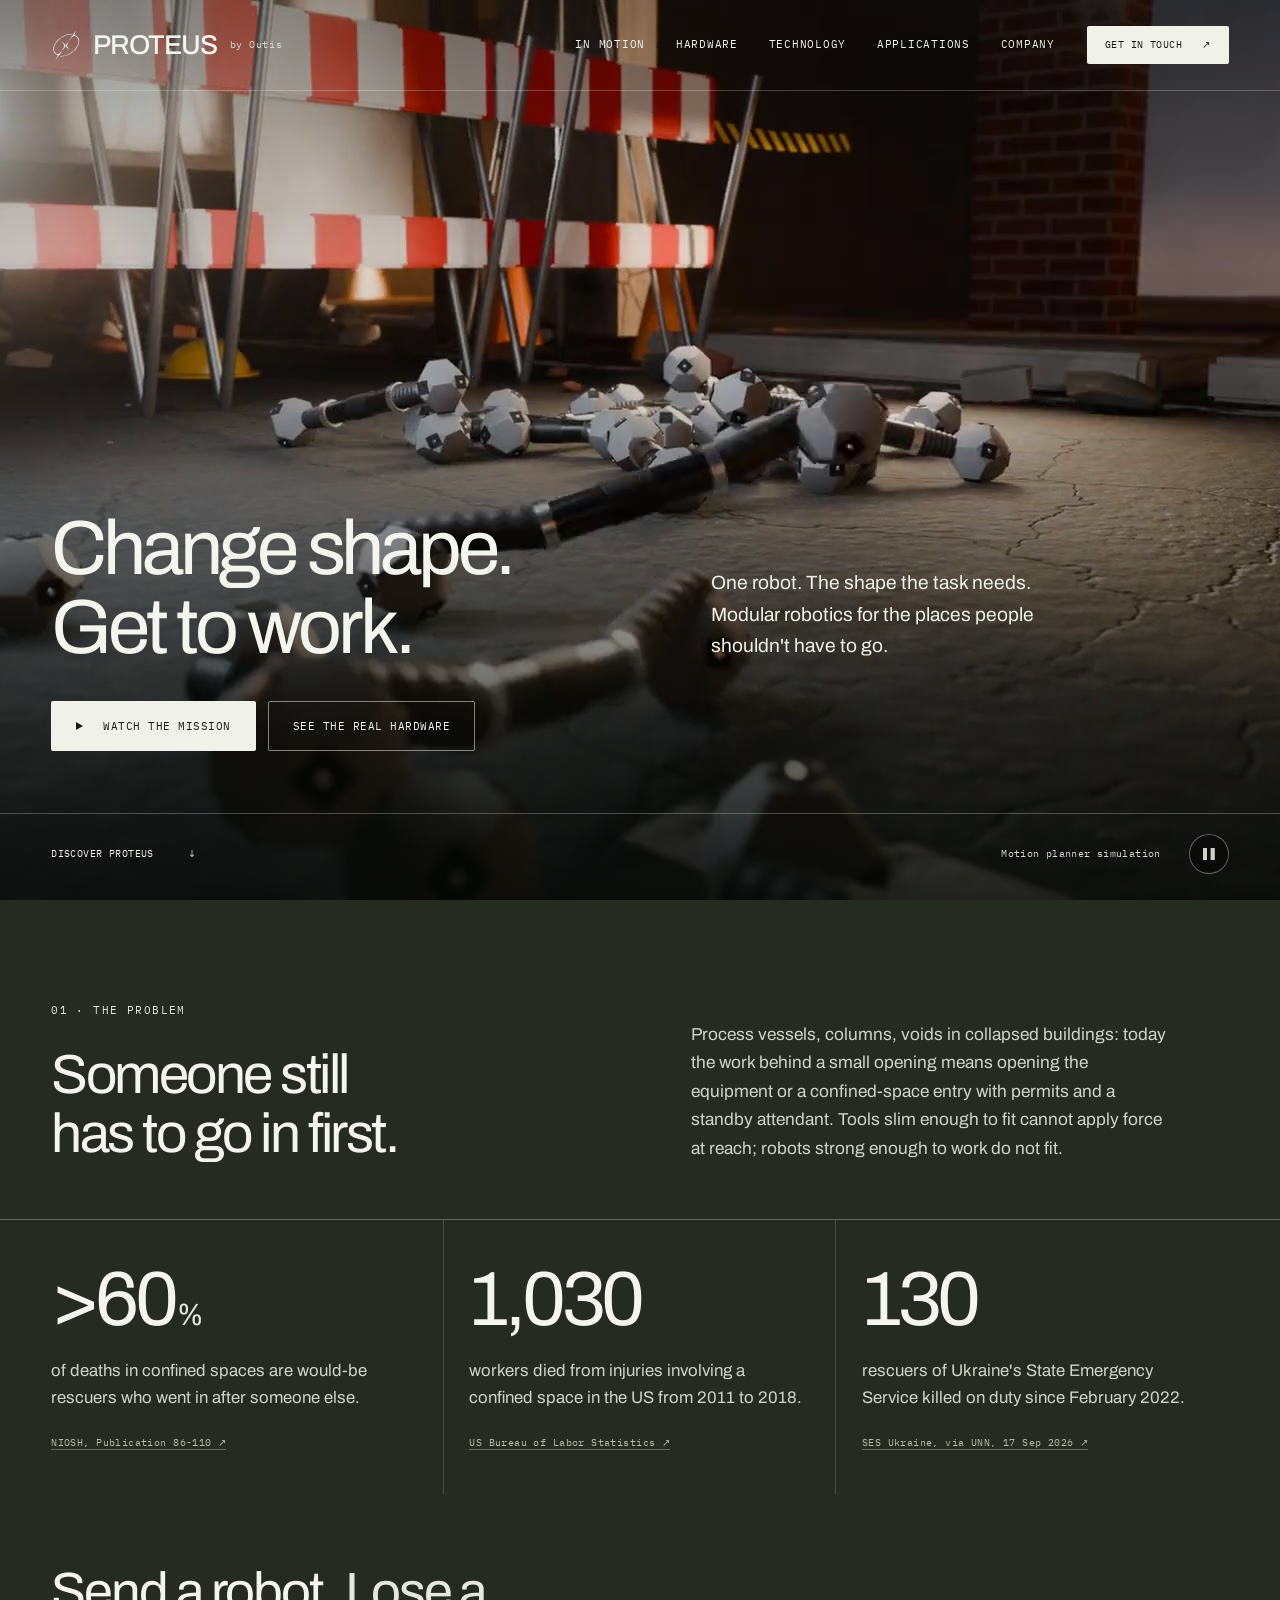
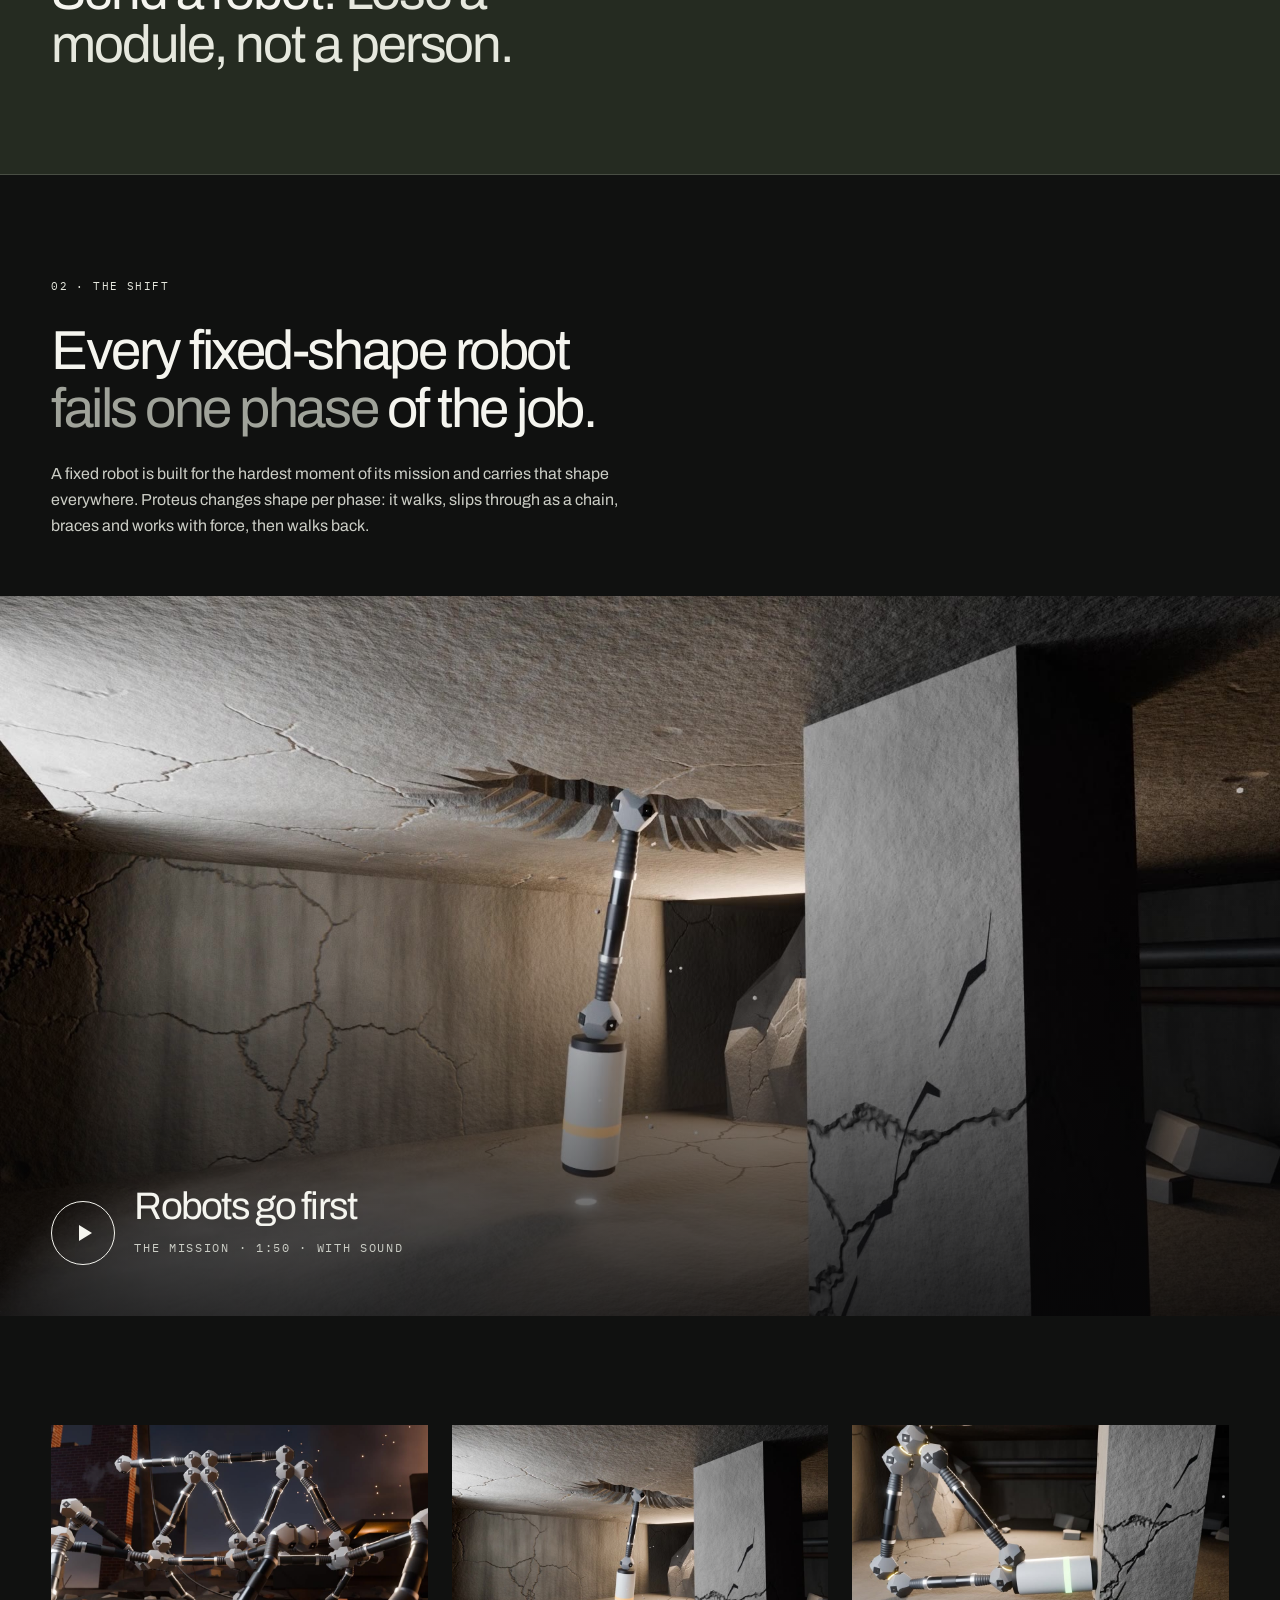
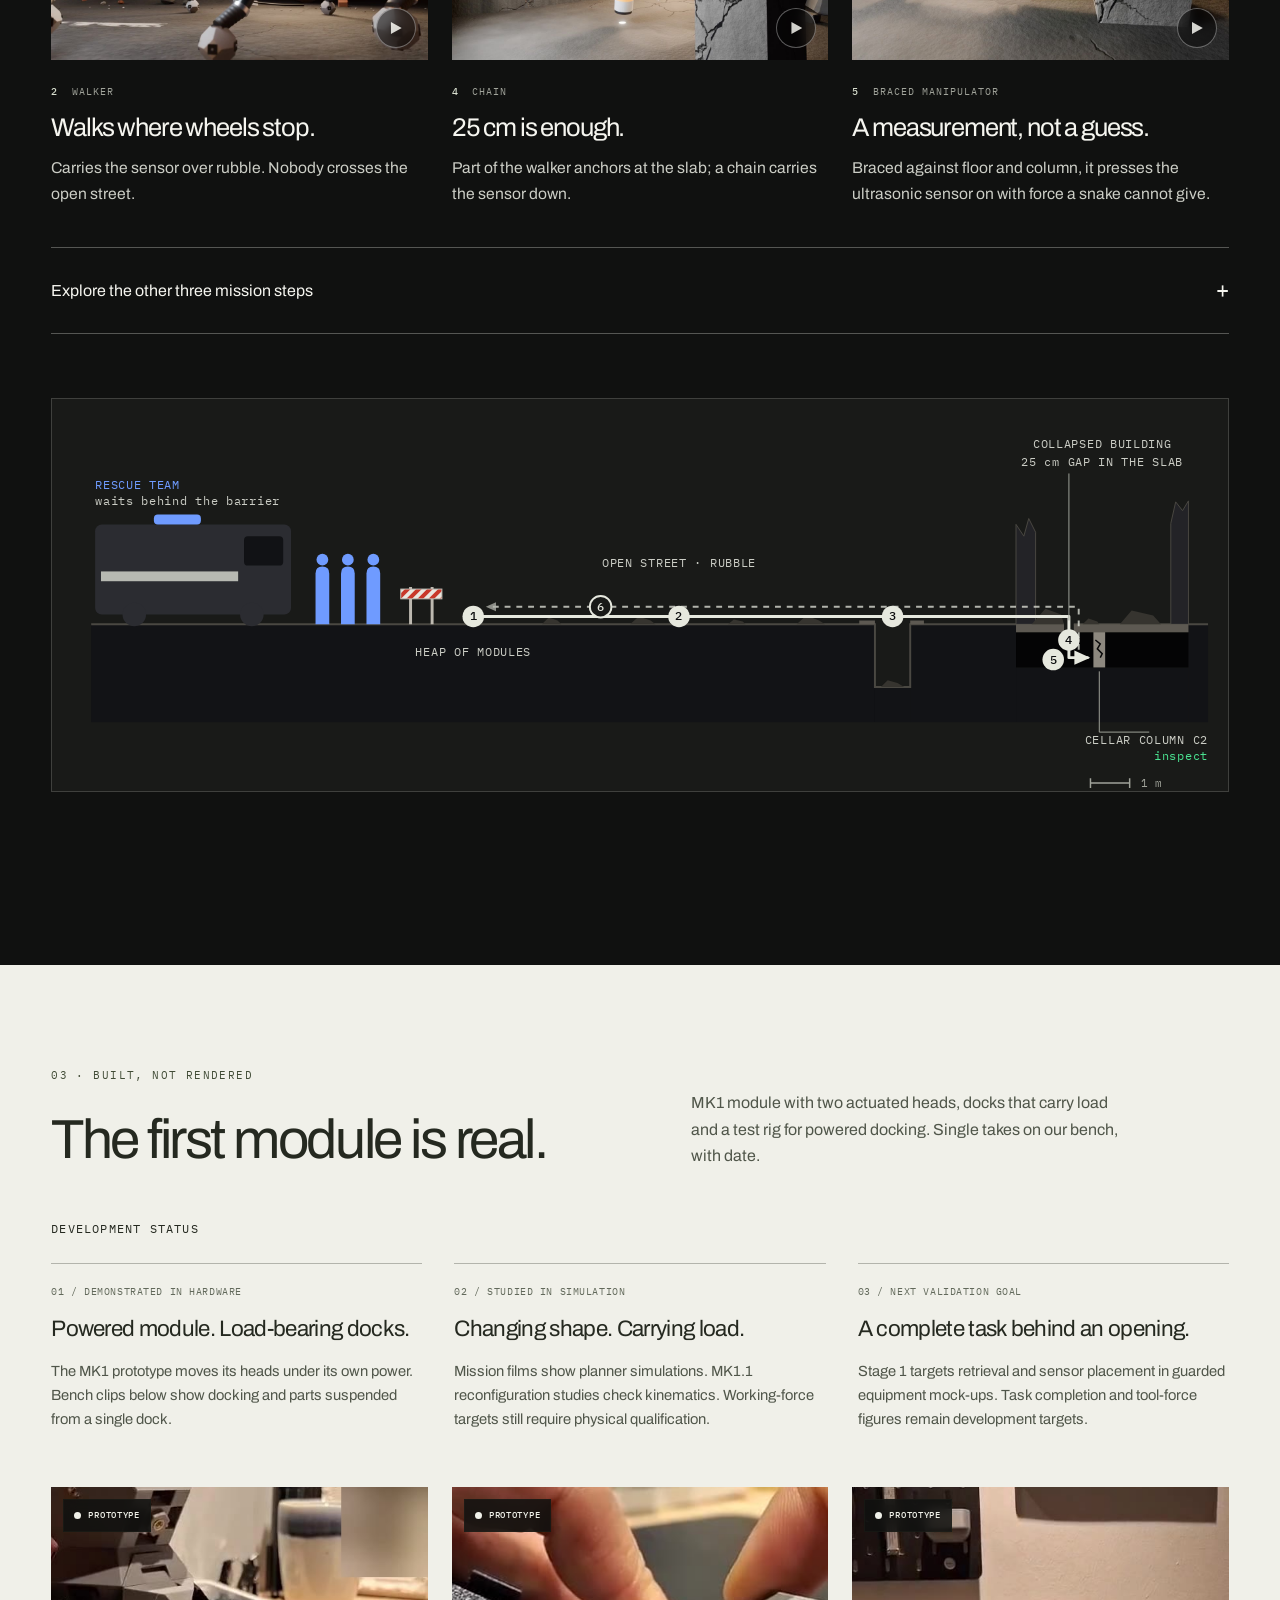
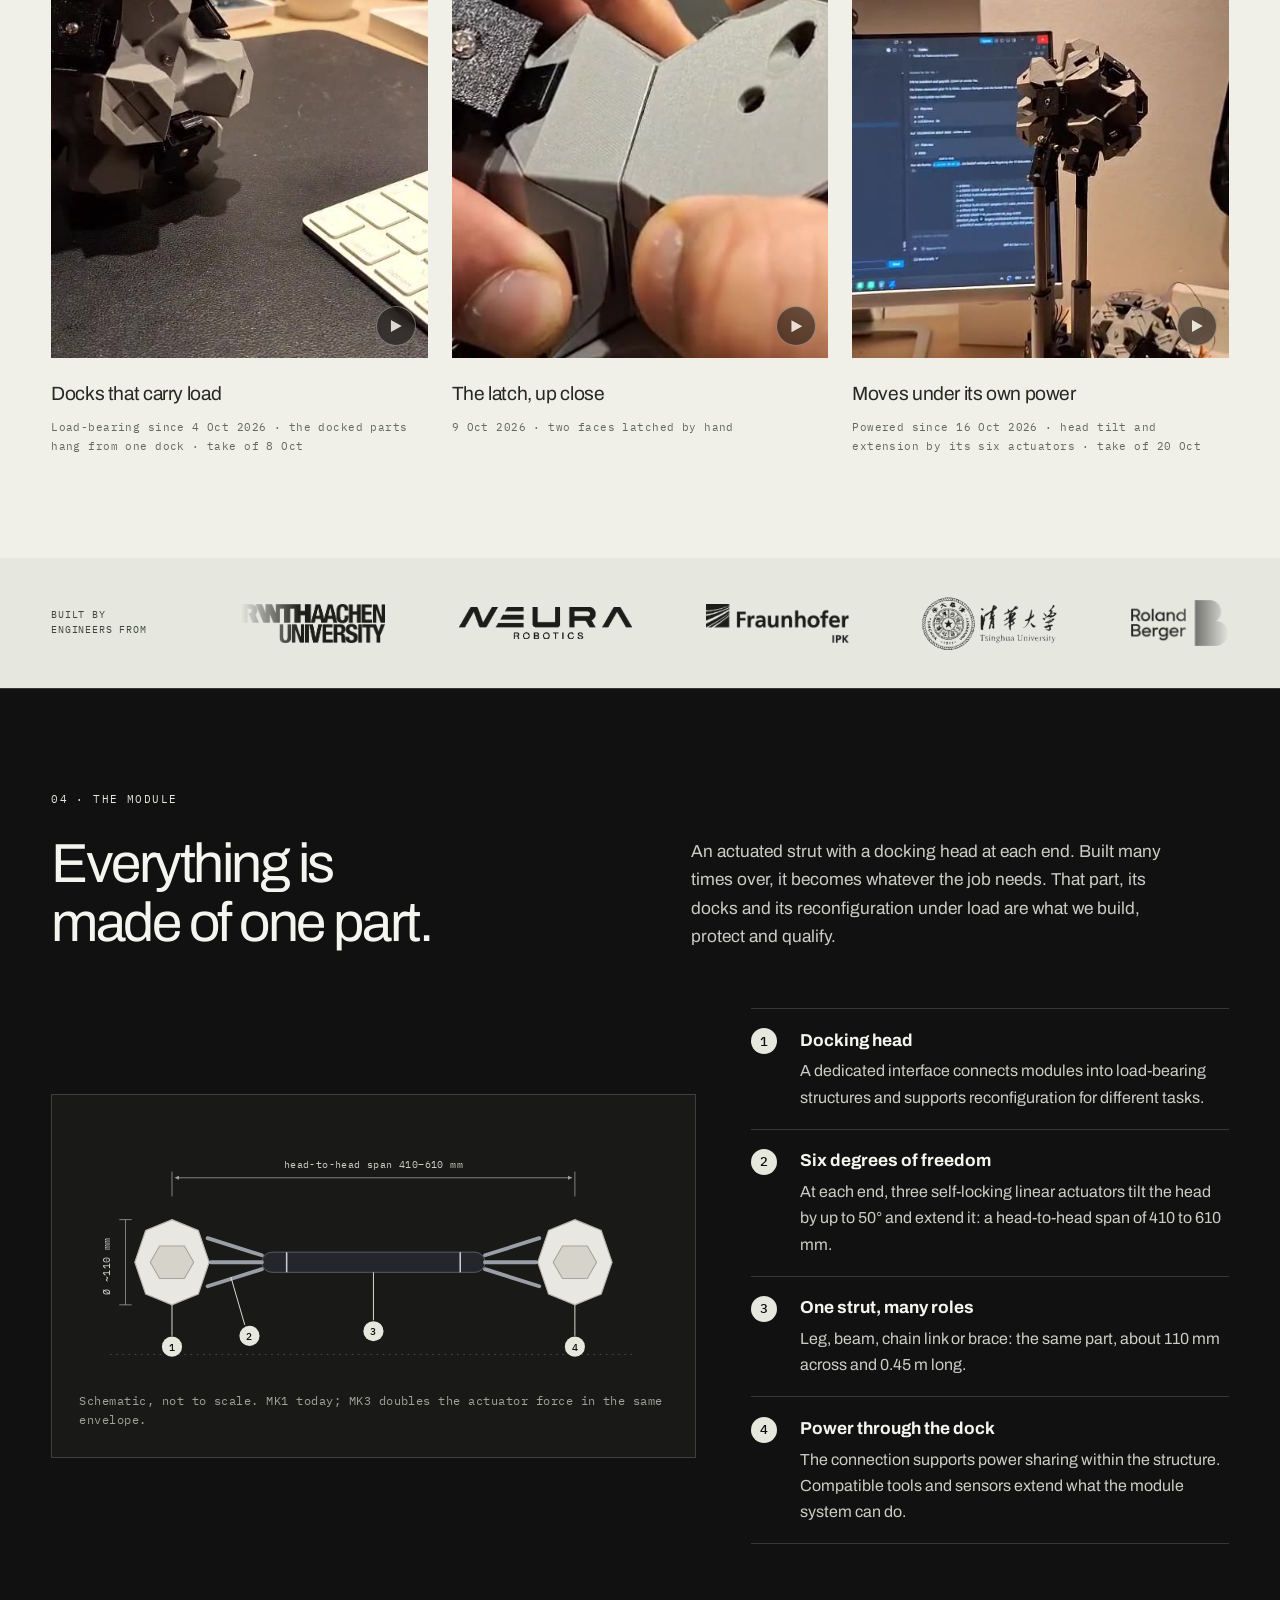
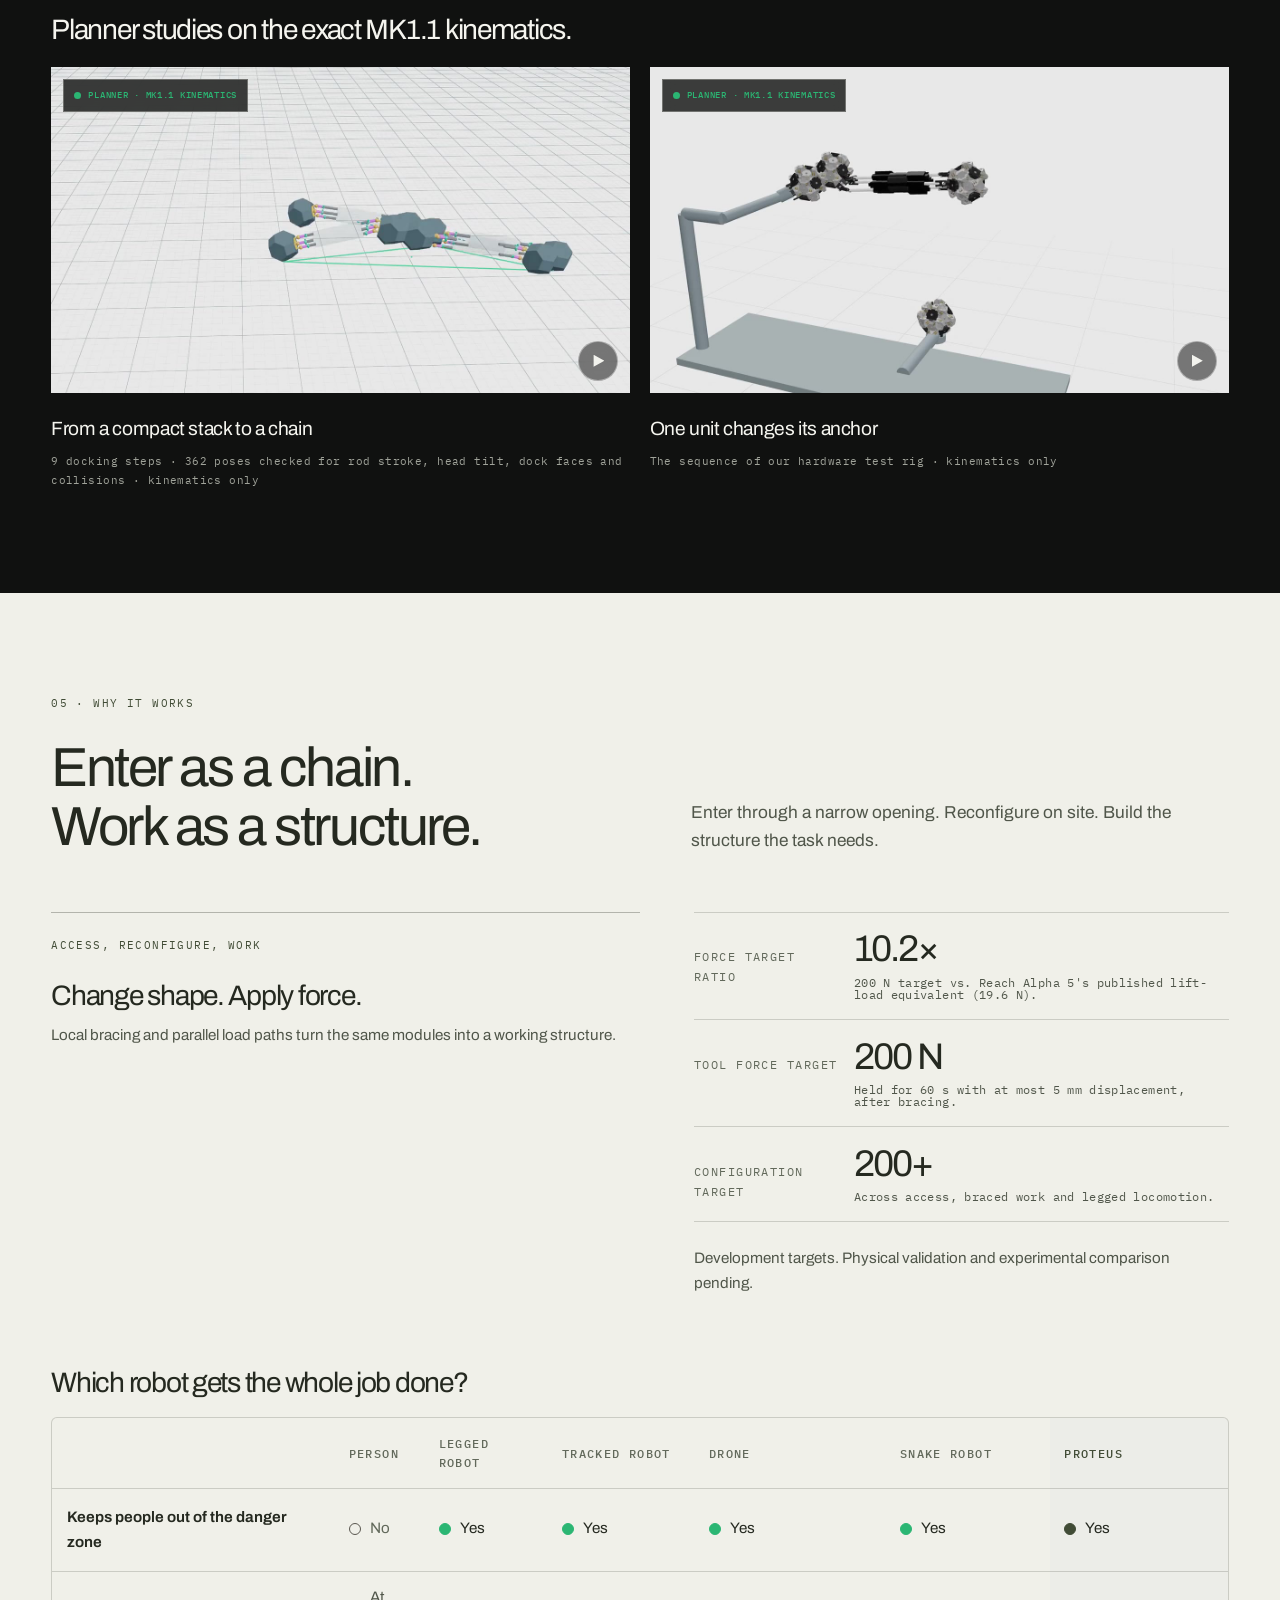
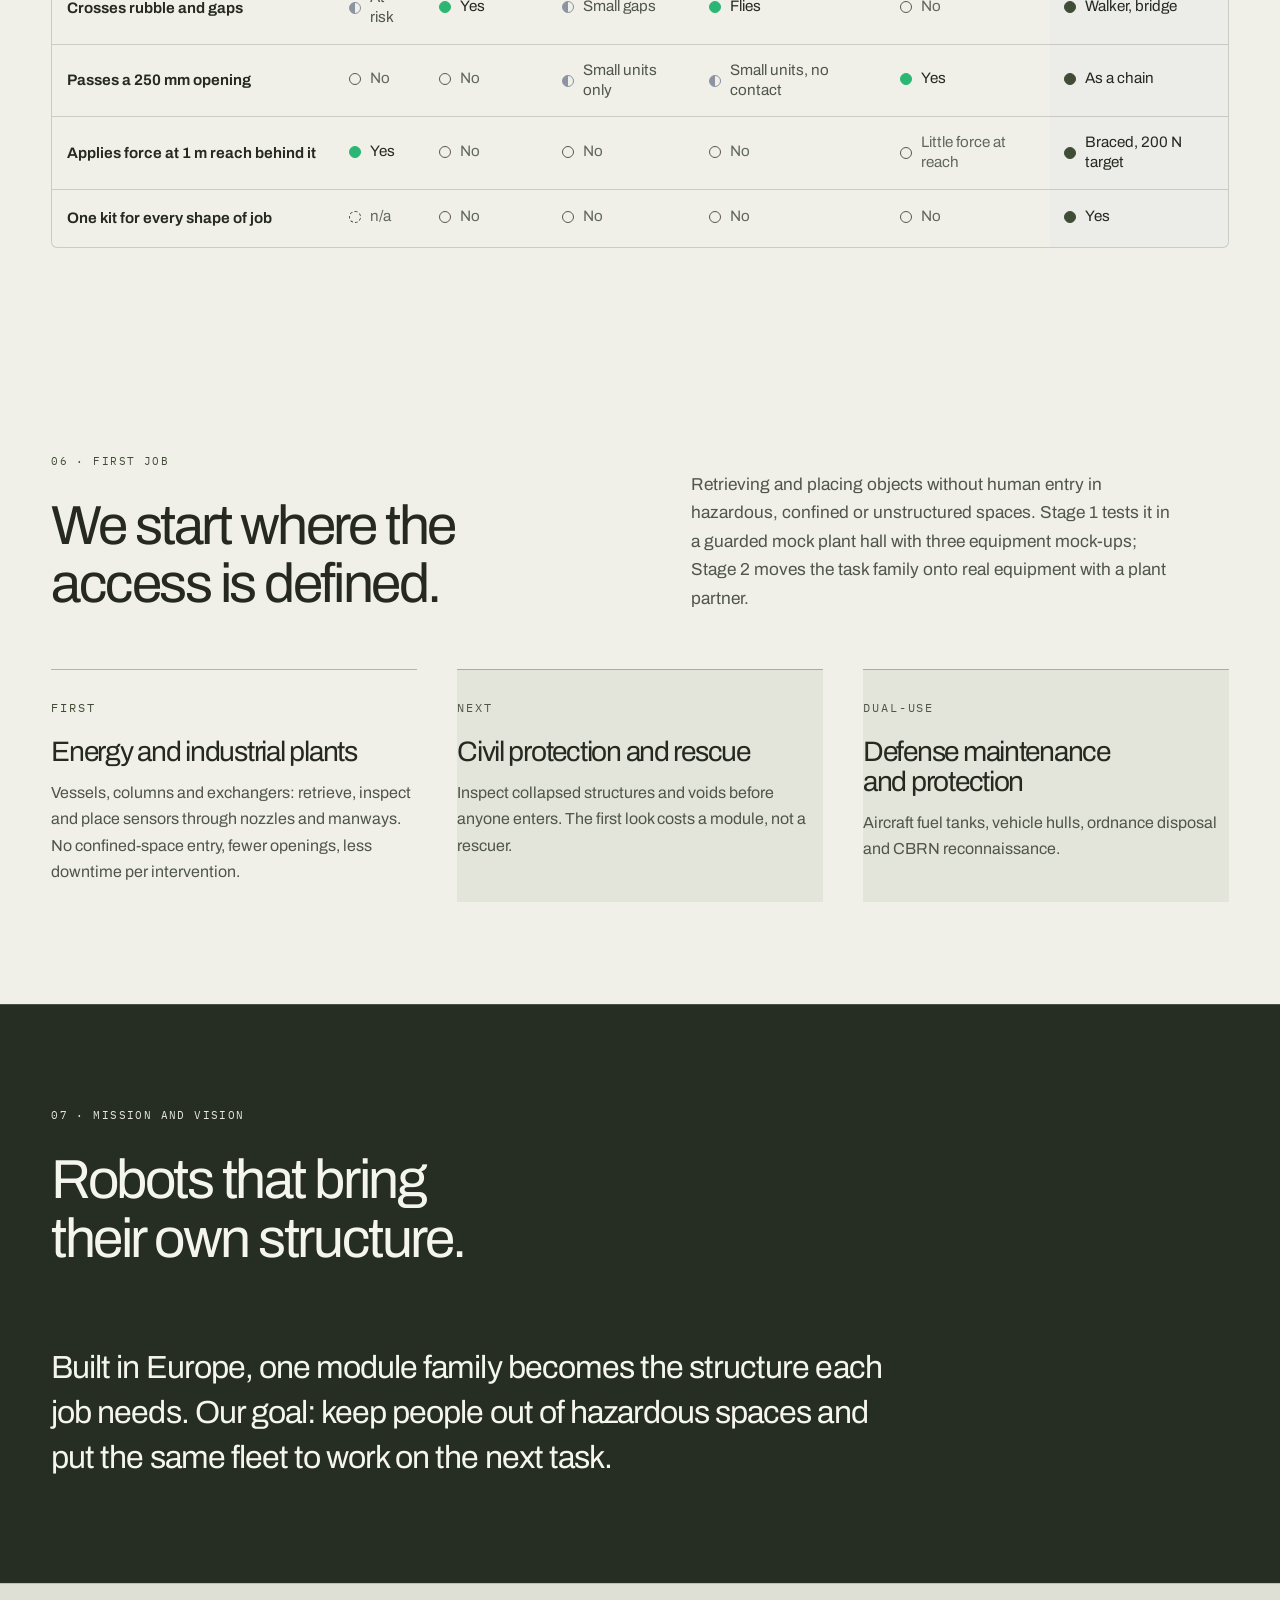
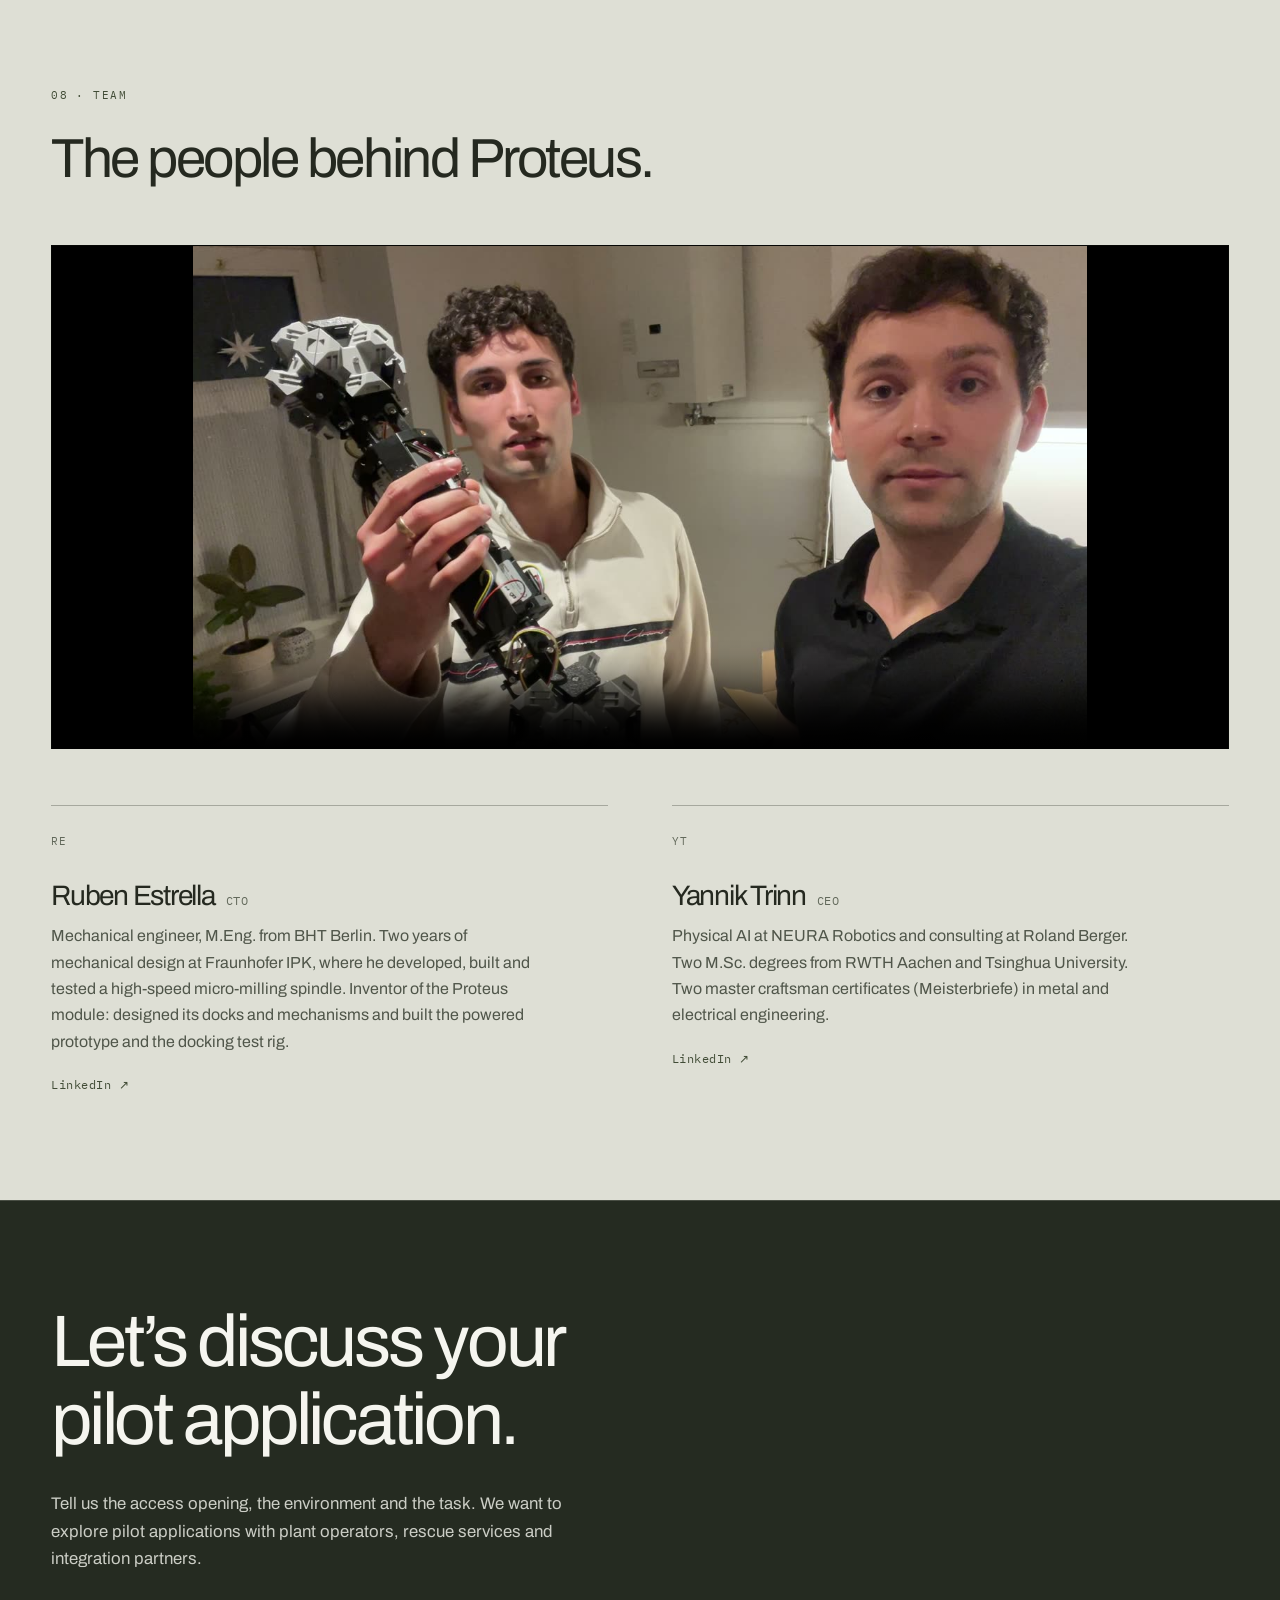
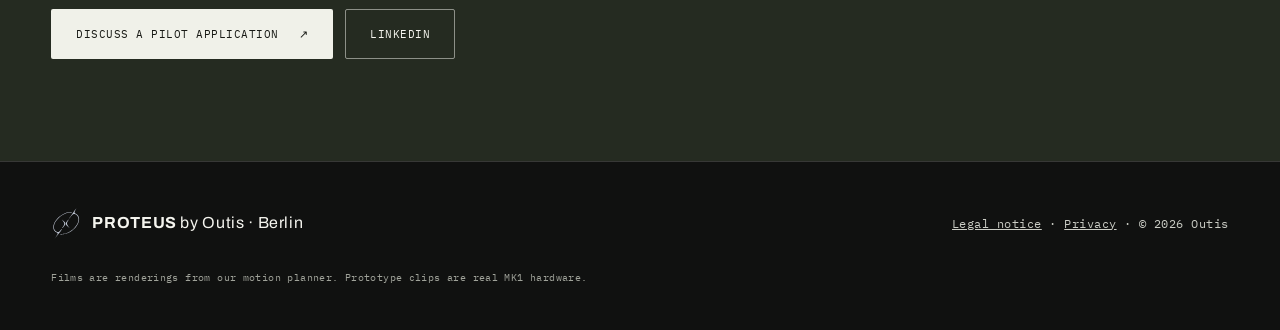
==== index.html @ 421b2351 "Remove sentence from defense applications description" ====
<!doctype html>
<html lang="en">
<head>
<meta charset="utf-8">
<meta name="viewport" content="width=device-width, initial-scale=1, viewport-fit=cover">
<title>PROTEUS by Outis · Change shape. Get to work.</title>
<meta name="description" content="Proteus is a robot made of identical modules that changes its shape during the task: a walker over rubble, a chain through a small opening, a braced structure that works with force on site. Nobody has to go in first.">
<meta name="robots" content="noindex">
<meta name="theme-color" content="#101110">
<meta property="og:type" content="website">
<meta property="og:site_name" content="PROTEUS by Outis">
<meta property="og:title" content="PROTEUS · Change shape. Get to work.">
<meta property="og:description" content="Modular robots that change their shape during the task, so no person has to go first into hazardous, confined or unstructured spaces.">
<meta property="og:image" content="assets/img/og.jpg">
<meta name="twitter:card" content="summary_large_image">
<link rel="icon" href="assets/img/favicon.svg" type="image/svg+xml">
<link rel="icon" href="assets/img/favicon-32.png" sizes="32x32" type="image/png">
<link rel="apple-touch-icon" href="assets/img/apple-touch-icon.png">
<link rel="shortcut icon" href="assets/img/favicon.ico">
<link rel="preload" href="assets/fonts/archivo-latin-wdth-normal.woff2" as="font" type="font/woff2" crossorigin>
<link rel="preload" href="assets/media/v9-hero-1600.jpg" as="image" fetchpriority="high">
<link rel="stylesheet" href="assets/css/site.css?v=19">
<link rel="stylesheet" href="assets/css/figure-study.css?v=2">
<script>document.documentElement.classList.add('js');</script>
</head>
<body>
<a class="skip" href="#main">Skip to content</a>

<header class="nav" data-nav>
  <div class="wrap nav__inner">
    <a class="brand" href="#top" aria-label="Proteus by Outis, back to top">
      <svg class="brand__mark" viewBox="60 30 560 630" aria-hidden="true"><path d="M 387 282 L 381 286 L 345 332 L 340 342 L 338 349 L 338 366 L 343 379 L 349 388 L 357 397 L 378 416 L 412 442 L 387 413 L 373 393 L 363 374 L 359 361 L 359 346 L 363 332 L 372 313 L 394 280 Z M 261 280 L 286 311 L 296 327 L 304 344 L 307 357 L 306 369 L 300 386 L 286 411 L 267 439 L 269 439 L 277 436 L 317 388 L 322 380 L 327 368 L 328 352 L 326 344 L 321 334 L 310 321 Z M 453 139 L 420 139 L 419 140 L 410 140 L 409 141 L 389 143 L 355 151 L 312 167 L 276 185 L 240 208 L 219 224 L 192 248 L 164 278 L 153 292 L 136 317 L 121 345 L 108 380 L 105 397 L 104 398 L 103 415 L 102 416 L 102 429 L 103 430 L 104 445 L 112 470 L 124 490 L 141 507 L 150 513 L 176 526 L 182 533 L 183 536 L 183 546 L 177 562 L 170 573 L 167 580 L 152 602 L 151 605 L 125 640 L 142 621 L 206 543 L 230 511 L 265 460 L 265 459 L 262 461 L 254 463 L 239 482 L 220 501 L 213 506 L 198 512 L 181 512 L 165 507 L 154 501 L 145 494 L 133 481 L 126 470 L 118 451 L 115 438 L 115 432 L 114 431 L 114 410 L 115 409 L 115 401 L 116 400 L 118 386 L 126 361 L 139 333 L 151 313 L 174 282 L 200 254 L 233 225 L 275 196 L 313 176 L 355 160 L 383 153 L 388 153 L 401 150 L 419 149 L 420 148 L 443 148 Z M 551 47 L 520 86 L 518 90 L 507 103 L 478 142 L 397 259 L 408 255 L 426 230 L 447 204 L 460 191 L 475 181 L 485 178 L 500 178 L 516 183 L 530 191 L 542 201 L 553 214 L 564 233 L 571 256 L 572 271 L 573 272 L 573 282 L 572 283 L 572 293 L 571 294 L 570 306 L 562 334 L 556 349 L 545 371 L 534 389 L 511 420 L 499 434 L 478 455 L 461 470 L 440 486 L 419 500 L 398 512 L 368 526 L 330 539 L 304 545 L 292 546 L 291 547 L 283 547 L 282 548 L 270 548 L 269 549 L 236 548 L 228 553 L 224 557 L 265 558 L 266 557 L 279 557 L 280 556 L 296 555 L 307 552 L 312 552 L 352 541 L 355 539 L 360 538 L 380 530 L 407 517 L 446 493 L 478 468 L 514 432 L 528 415 L 547 388 L 559 367 L 559 365 L 561 363 L 562 359 L 568 348 L 579 317 L 579 313 L 583 298 L 583 291 L 584 290 L 584 261 L 583 260 L 583 253 L 577 231 L 570 216 L 563 205 L 546 187 L 538 181 L 508 165 L 501 155 L 500 146 L 505 127 L 519 97 L 537 67 Z" fill="currentColor" fill-rule="evenodd"/></svg>
      <span class="brand__word">Proteus</span><span class="brand__by">by Outis</span>
    </a>
    <nav class="nav__links" id="menu" aria-label="Main">
      <a href="#shift">In motion</a>
      <a href="#built">Hardware</a>
      <a href="#module">Technology</a>
      <a href="#first-job">Applications</a>
      <a href="#team">Company</a>
    </nav>
    <a class="btn btn--accent btn--small nav__cta" href="#contact">Get in touch <span aria-hidden="true">↗</span></a>
    <button class="nav__toggle" type="button" aria-expanded="false" aria-controls="menu" data-menu-toggle>
      <span class="sr">Menu</span><span class="nav__bars" aria-hidden="true"></span>
    </button>
  </div>
</header>

<main id="main">

<!-- HERO -->
<section class="hero" id="top" aria-labelledby="hero-title">
  <div class="hero__media">
    <video class="hero__video" data-hero autoplay muted loop playsinline preload="auto" poster="assets/media/v9-hero-1600.jpg" aria-label="Simulation: a heap of identical robot modules crawls apart and docks into a walker, bridges a ravine, lowers a chain through a gap into a cellar, checks a column and walks back.">
      <source src="assets/media/v9-hero-960.mp4" type="video/mp4" media="(max-width: 900px)">
      <source src="assets/media/v9-hero-1600.mp4" type="video/mp4">
    </video>
    <div class="hero__shade" aria-hidden="true"></div>
  </div>
  <div class="wrap hero__content">
    <h1 id="hero-title" class="display">Change shape.<br>Get to work.</h1>
    <p class="lead hero__lead">One robot. The shape the task needs.<br>Modular robotics for the places people shouldn't have to go.</p>
    <div class="hero__actions">
      <a class="btn btn--accent" href="#film" data-play-film><span class="btn__play" aria-hidden="true"></span>Watch the mission</a>
      <a class="btn btn--ghost" href="#built">See the real hardware</a>
    </div>
  </div>
  <div class="hero__foot wrap">
    <a class="hero__discover mono" href="#problem">Discover Proteus <span aria-hidden="true">↓</span></a>
    <span class="hero__evidence mono">Motion planner simulation</span>
    <button class="media-toggle media-toggle--hero" type="button" data-toggle-for="hero" aria-label="Pause background video"><span aria-hidden="true"></span></button>
  </div>
</section>

<!-- PROBLEM -->
<section class="stakes" id="problem" aria-labelledby="stakes-title">
  <div class="wrap section-head section-head--split" data-reveal>
    <div>
      <p class="eyebrow">01 · The problem</p>
      <h2 id="stakes-title" class="h2">Someone still has to go in first.</h2>
    </div>
    <p class="lead">Process vessels, columns, voids in collapsed buildings: today the work behind a small opening means opening the equipment or a confined-space entry with permits and a standby attendant. Tools slim enough to fit cannot apply force at reach; robots strong enough to work do not fit.</p>
  </div>
  <div class="wrap stakes__grid">
    <figure class="stake" data-reveal>
      <p class="stake__value">&gt;60<span>%</span></p>
      <figcaption>
        <p>of deaths in confined spaces are would-be rescuers who went in after someone else.</p>
        <a class="stake__src mono" href="https://stacks.cdc.gov/view/cdc/209448/cdc_209448_DS1.pdf" target="_blank" rel="noopener">NIOSH, Publication 86-110 ↗</a>
      </figcaption>
    </figure>
    <figure class="stake" data-reveal>
      <p class="stake__value">1,030</p>
      <figcaption>
        <p>workers died from injuries involving a confined space in the US from 2011 to 2018.</p>
        <a class="stake__src mono" href="https://www.bls.gov/iif/factsheets/fatal-occupational-injuries-confined-spaces-2011-19.htm" target="_blank" rel="noopener">US Bureau of Labor Statistics ↗</a>
      </figcaption>
    </figure>
    <figure class="stake" data-reveal>
      <p class="stake__value">130</p>
      <figcaption>
        <p>rescuers of Ukraine's State Emergency Service killed on duty since February 2022.</p>
        <a class="stake__src mono" href="https://unn.ua/en/news/on-rescuers-day-the-state-emergency-service-honored-130-colleagues-who-died-during-the-full-scale-war" target="_blank" rel="noopener">SES Ukraine, via UNN, 17 Sep 2026 ↗</a>
      </figcaption>
    </figure>
  </div>
  <div class="wrap stakes__line" data-reveal>
    <p class="stakes__punch">Send a robot. <em>Lose a module, not a person.</em></p>
  </div>
</section>

<!-- SHIFT -->
<section class="mission" id="shift" aria-labelledby="shift-title">
  <span id="mission" aria-hidden="true"></span>
  <div class="wrap section-head" data-reveal>
    <p class="eyebrow">02 · The shift</p>
    <h2 id="shift-title" class="h2 h2--key">Every fixed-shape robot <em>fails one phase</em> of the job.</h2>
    <p class="lead">A fixed robot is built for the hardest moment of its mission and carries that shape everywhere. Proteus changes shape per phase: it walks, slips through as a chain, braces and works with force, then walks back.</p>
  </div>

  <div class="wrap film" id="film" data-reveal>
    <div class="film__frame">
      <video class="film__video" data-film controls playsinline preload="none" poster="assets/media/v8-film.jpg" aria-label="Film: robot modules check a collapsed building's cellar column before rescuers enter.">
        <source src="assets/media/v8-film.mp4" type="video/mp4">
      </video>
      <button class="film__play" type="button" data-film-play aria-label="Play the film with sound">
        <span class="film__icon" aria-hidden="true"></span>
        <span class="film__label"><strong>Robots go first</strong><span class="mono">The mission · 1:50 · with sound</span></span>
      </button>
    </div>
  </div>

  <div class="wrap phases phases--key">
    <article class="phase" data-reveal>
      <div class="phase__media"><video muted loop playsinline preload="none" poster="assets/media/v8-02-rubble.jpg" data-src="assets/media/v8-02-rubble.mp4" aria-label="Simulation: the walker carries the sensor over rubble."></video><button class="media-toggle" type="button" aria-label="Play or pause"><span aria-hidden="true"></span></button></div>
      <p class="phase__tag mono"><span>2</span>Walker</p>
      <h3 class="phase__title">Walks where wheels stop.</h3>
      <p>Carries the sensor over rubble. Nobody crosses the open street.</p>
    </article>
    <article class="phase" data-reveal>
      <div class="phase__media"><video muted loop playsinline preload="none" poster="assets/media/v8-04-gap.jpg" data-src="assets/media/v8-04-gap.mp4" aria-label="Simulation: a chain of modules lowers the sensor through a narrow gap into the cellar."></video><button class="media-toggle" type="button" aria-label="Play or pause"><span aria-hidden="true"></span></button></div>
      <p class="phase__tag mono"><span>4</span>Chain</p>
      <h3 class="phase__title">25 cm is enough.</h3>
      <p>Part of the walker anchors at the slab; a chain carries the sensor down.</p>
    </article>
    <article class="phase" data-reveal>
      <div class="phase__media"><video muted loop playsinline preload="none" poster="assets/media/v8-05-column.jpg" data-src="assets/media/v8-05-column.mp4" aria-label="Simulation: the chain braces into a triangle and presses the sensor onto a cracked column."></video><button class="media-toggle" type="button" aria-label="Play or pause"><span aria-hidden="true"></span></button></div>
      <p class="phase__tag mono"><span>5</span>Braced manipulator</p>
      <h3 class="phase__title">A measurement, not a guess.</h3>
      <p>Braced against floor and column, it presses the ultrasonic sensor on with force a snake cannot give.</p>
    </article>
  </div>
  <div class="wrap">
    <details class="disclosure mission__more">
      <summary>Explore the other three mission steps</summary>
      <div class="disclosure__body phases phases--extra">
    <article class="phase" data-reveal>
      <div class="phase__media"><video muted loop playsinline preload="none" poster="assets/media/v8-01-dropoff.jpg" data-src="assets/media/v8-01-dropoff.mp4" aria-label="Simulation: a heap of modules assembles into a walker at the barrier."></video><button class="media-toggle" type="button" aria-label="Play or pause"><span aria-hidden="true"></span></button></div>
      <p class="phase__tag mono"><span>1</span>Self-assembly</p>
      <h3 class="phase__title">A crate, not a crew.</h3>
      <p>The modules arrive as a heap at the barrier, dock and stand up as a walker.</p>
    </article>
    <article class="phase" data-reveal>
      <div class="phase__media"><video muted loop playsinline preload="none" poster="assets/media/v8-03-ravine.jpg" data-src="assets/media/v8-03-ravine.mp4" aria-label="Simulation: the walker becomes a bridge over a ravine."></video><button class="media-toggle" type="button" aria-label="Play or pause"><span aria-hidden="true"></span></button></div>
      <p class="phase__tag mono"><span>3</span>Bridge</p>
      <h3 class="phase__title">Brings its own bridge.</h3>
      <p>Computed statics: 30 modules over a 1.0 m gap, 92–96 N peak rod force while a 1 kg case crosses.</p>
    </article>
    <article class="phase" data-reveal>
      <div class="phase__media"><video muted loop playsinline preload="none" poster="assets/media/v8-06-return.jpg" data-src="assets/media/v8-06-return.mp4" aria-label="Simulation: the modules withdraw and walk back."></video><button class="media-toggle" type="button" aria-label="Play or pause"><span aria-hidden="true"></span></button></div>
      <p class="phase__tag mono"><span>6</span>Walker again</p>
      <h3 class="phase__title">The team goes in knowing.</h3>
      <p>Back through the gap, re-form, walk out. Next job, next shape.</p>
    </article>
      </div>
    </details>
  </div>

  <figure class="wrap profile" id="profile" data-reveal>
    <div class="profile__scroll" role="region" aria-label="Mission profile" tabindex="0">
      <svg viewBox="0 0 1200 400" role="img" aria-labelledby="mp-title mp-desc" class="profile__svg">
        <title id="mp-title">Mission profile, side section to scale</title>
        <desc id="mp-desc">The rescue team waits behind the barrier at the left. The robot modules start as a heap in front of the barrier, cross the open street over rubble, bridge a 0.9 m wide, 1.6 m deep ravine whose footbridge is gone, enter the cellar of a collapsed building through a 25 cm gap in the slab, check column C2 and come back.</desc>
        <defs>
          <pattern id="mp-hatch" width="8" height="8" patternUnits="userSpaceOnUse" patternTransform="rotate(45)"><rect width="4" height="8" class="mp-hatch"/></pattern>
          <marker id="mp-arrow" viewBox="0 0 10 10" refX="8" refY="5" markerWidth="6" markerHeight="6" orient="auto-start-reverse"><path d="M0 1 9 5 0 9z" class="mp-arrowhead"/></marker>
          <marker id="mp-arrow-ret" viewBox="0 0 10 10" refX="8" refY="5" markerWidth="6" markerHeight="6" orient="auto-start-reverse"><path d="M0 1 9 5 0 9z" class="mp-arrowhead-ret"/></marker>
        </defs>
        <!-- 40 px per metre in both axes; ground at y = 230; x = 80 + (world x + 19) * 40 -->
        <g class="mp-earth">
          <path d="M40 230H840V330H40Z"/>
          <path d="M840 294H876V330H840Z"/>
          <path d="M876 230H984V330H876Z"/>
          <path d="M984 274H1160V330H984Z"/>
          <path d="M1160 230H1180V330H1160Z"/>
        </g>
        <path class="mp-cellar" d="M984 238H1160V274H984Z"/>
        <path class="mp-surface" d="M40 230H840V294H876V230H1033M1043 230H1180"/>
        <!-- collapsed building -->
        <path class="mp-wall" d="M984 230V128l8 12 5-18 7 14V230Z"/>
        <path class="mp-wall" d="M1160 230V104l-6 10-7-9-5 22V230Z"/>
        <path class="mp-slab" d="M984 230H1033V238H984Z M1043 230H1160V238H1043Z"/>
        <path class="mp-debris" d="M1000 230l14-16 16 6 3 10Z M1090 230l12-14 22 5 8 9Z M1052 230l6-6 9 3 2 3Z"/>
        <rect class="mp-column" x="1063" y="238" width="12" height="36"/>
        <path class="mp-crack" d="M1065 246l5 4-3 5 5 5-2 4"/>
        <!-- ravine with the broken footbridge -->
        <path class="mp-slab" d="M824 226h16v4h-16Z M876 226h14v4h-14Z"/>
        <path class="mp-debris" d="M846 294l7-7 10 3 7 4Z"/>
        <!-- rubble on the street -->
        <path class="mp-debris" d="M500 230l7-7 9 3 4 4Z M590 230l9-8 12 4 5 4Z M690 230l6-5 9 2 3 3Z M760 230l10-9 13 5 6 4Z"/>
        <!-- staging: truck, people kept out, barrier -->
        <g class="mp-truck">
          <rect x="44" y="128" width="200" height="92" rx="7"/>
          <rect x="196" y="140" width="40" height="30" rx="4" class="mp-window"/>
          <rect x="50" y="176" width="140" height="10" class="mp-stripe"/>
          <circle cx="84" cy="220" r="12"/><circle cx="204" cy="220" r="12"/>
          <rect x="104" y="118" width="48" height="10" rx="4" class="mp-light"/>
        </g>
        <g class="mp-people" aria-hidden="true">
          <circle cx="276" cy="164" r="6"/><path d="M269 230v-52q0-7 7-7t7 7v52z"/>
          <circle cx="302" cy="164" r="6"/><path d="M295 230v-52q0-7 7-7t7 7v52z"/>
          <circle cx="328" cy="164" r="6"/><path d="M321 230v-52q0-7 7-7t7 7v52z"/>
        </g>
        <g class="mp-barrier"><path d="M366 230V192M388 230V192"/><rect x="356" y="194" width="42" height="10" class="mp-rail-base"/><rect x="356" y="194" width="42" height="10" fill="url(#mp-hatch)" class="mp-rail"/></g>
        <!-- robot route out and back (dashed) -->
        <path class="mp-path" d="M430 222H1038V264H1058" marker-end="url(#mp-arrow)"/>
        <path class="mp-return" d="M1048 256V212H444" marker-end="url(#mp-arrow-ret)"/>
        <g class="mp-steps">
          <circle cx="430" cy="222" r="11"/><text x="430" y="226">1</text>
          <circle cx="640" cy="222" r="11"/><text x="640" y="226">2</text>
          <circle cx="858" cy="222" r="11"/><text x="858" y="226">3</text>
          <circle cx="1038" cy="246" r="11"/><text x="1038" y="250">4</text>
          <circle cx="1022" cy="266" r="11"/><text x="1022" y="270">5</text>
          <circle cx="560" cy="212" r="11" class="mp-step-ret"/><text x="560" y="216">6</text>
        </g>
        <g class="mp-labels">
          <text x="44" y="92" class="mp-blue">RESCUE TEAM</text>
          <text x="44" y="108">waits behind the barrier</text>
          <text x="430" y="262" text-anchor="middle">HEAP OF MODULES</text>
          <text x="640" y="172" text-anchor="middle">OPEN STREET · RUBBLE</text>
          <text x="1072" y="50" text-anchor="middle">COLLAPSED BUILDING</text>
          <text x="1072" y="68" text-anchor="middle">25 cm GAP IN THE SLAB</text>
          <text x="1180" y="352" text-anchor="end">CELLAR COLUMN C2</text>
          <text x="1180" y="368" text-anchor="end" class="mp-ok">inspect</text>
        </g>
        <path class="mp-leader" d="M1038 76V226"/>
        <path class="mp-leader" d="M1120 340H1069V278"/>
        <g class="mp-scale"><path d="M1060 392h40M1060 387v10M1100 387v10"/><text x="1112" y="396">1 m</text></g>
      </svg>
    </div>
    <p class="profile__hint mono" aria-hidden="true">Swipe to follow the route →</p>
  </figure>

</section>

<!-- BUILT -->
<section class="paper built" id="built" aria-labelledby="built-title">
  <div class="wrap built__head" data-reveal>
    <div>
      <p class="eyebrow">03 · Built, not rendered</p>
      <h2 id="built-title" class="h2">The first module is real.</h2>
    </div>
    <p class="lead">MK1 module with two actuated heads, docks that carry load and a test rig for powered docking. Single takes on our bench, with date.</p>
  </div>
  <div class="wrap development" id="development" role="region" aria-labelledby="development-title">
    <h3 class="development__heading mono" id="development-title">Development status</h3>
    <div class="development__grid">
      <article class="development__item">
        <p class="development__label mono">01 / Demonstrated in hardware</p>
        <h4>Powered module. Load-bearing docks.</h4>
        <p>The MK1 prototype moves its heads under its own power. Bench clips below show docking and parts suspended from a single dock.</p>
      </article>
      <article class="development__item">
        <p class="development__label mono">02 / Studied in simulation</p>
        <h4>Changing shape. Carrying load.</h4>
        <p>Mission films show planner simulations. MK1.1 reconfiguration studies check kinematics. Working-force targets still require physical qualification.</p>
      </article>
      <article class="development__item">
        <p class="development__label mono">03 / Next validation goal</p>
        <h4>A complete task behind an opening.</h4>
        <p>Stage 1 targets retrieval and sensor placement in guarded equipment mock-ups. Task completion and tool-force figures remain development targets.</p>
      </article>
    </div>
  </div>
  <div class="wrap built__clips">
    <figure class="clip" data-reveal>
      <div class="clip__media">
        <video muted loop playsinline preload="none" poster="assets/media/lab-hang.jpg" data-src="assets/media/lab-hang.mp4" aria-label="Prototype: docked parts hang from a single dock."></video>
        <span class="badge badge--proto">Prototype</span>
        <button class="media-toggle" type="button" aria-label="Play or pause"><span aria-hidden="true"></span></button>
      </div>
      <figcaption><strong>Docks that carry load</strong><span class="mono">Load-bearing since 4 Oct 2026 · the docked parts hang from one dock · take of 8 Oct</span></figcaption>
    </figure>
    <figure class="clip" data-reveal>
      <div class="clip__media">
        <video muted loop playsinline preload="none" poster="assets/media/prototype-latch.jpg" data-src="assets/media/prototype-latch.mp4" aria-label="Prototype: two printed faces are brought together and latch."></video>
        <span class="badge badge--proto">Prototype</span>
        <button class="media-toggle" type="button" aria-label="Play or pause"><span aria-hidden="true"></span></button>
      </div>
      <figcaption><strong>The latch, up close</strong><span class="mono">9 Oct 2026 · two faces latched by hand</span></figcaption>
    </figure>
    <figure class="clip" data-reveal>
      <div class="clip__media">
        <video muted loop playsinline preload="none" poster="assets/media/lab-powered.jpg" data-src="assets/media/lab-powered.mp4" aria-label="Prototype: the module tilts and extends its head with its own linear actuators."></video>
        <span class="badge badge--proto">Prototype</span>
        <button class="media-toggle" type="button" aria-label="Play or pause"><span aria-hidden="true"></span></button>
      </div>
      <figcaption><strong>Moves under its own power</strong><span class="mono">Powered since 16 Oct 2026 · head tilt and extension by its six actuators · take of 20 Oct</span></figcaption>
    </figure>
  </div>
</section>

  <div class="logos" role="region" aria-labelledby="logos-title">
    <div class="wrap logos__inner">
    <p class="logos__label mono" id="logos-title">Built by<span>engineers from</span></p>
    <div class="logos__viewport">
      <ul class="logos__track">
        <li><img src="assets/logos/rwth.png" alt="RWTH Aachen University" width="355" height="96" style="--h:39px" decoding="async"></li>
        <li><img src="assets/logos/neura.png" alt="NEURA Robotics" width="519" height="96" style="--h:32px" decoding="async"></li>
        <li><img src="assets/logos/fraunhofer-ipk.png" alt="Fraunhofer IPK" width="352" height="96" style="--h:39px" decoding="async"></li>
        <li><img src="assets/logos/tsinghua.png" alt="Tsinghua University" width="245" height="96" style="--h:53px" decoding="async"></li>
        <li><img src="assets/logos/roland-berger.png" alt="Roland Berger" width="202" height="96" style="--h:46px" decoding="async"></li>
        <li><img src="assets/logos/viega.png" alt="Viega" width="235" height="96" style="--h:38px" decoding="async"></li>
        <li><img src="assets/logos/bht.png" alt="Berliner Hochschule für Technik" width="276" height="96" style="--h:45px" decoding="async"></li>
        <li><img src="assets/logos/hkust.png" alt="HKUST" width="306" height="96" style="--h:49px" decoding="async"></li>
        <li><img src="assets/logos/rwth-wzl.png" alt="WZL of RWTH Aachen University" width="520" height="73" style="--h:28px" decoding="async"></li>
        <li><img src="assets/logos/horvath.png" alt="Horváth" width="399" height="96" style="--h:36px" decoding="async"></li>
        <li><img src="assets/logos/antler.png" alt="Antler" width="398" height="96" style="--h:35px" decoding="async"></li>
      </ul>
      <ul class="logos__track" aria-hidden="true">
        <li><img src="assets/logos/rwth.png" alt="" width="355" height="96" style="--h:39px" decoding="async"></li>
        <li><img src="assets/logos/neura.png" alt="" width="519" height="96" style="--h:32px" decoding="async"></li>
        <li><img src="assets/logos/fraunhofer-ipk.png" alt="" width="352" height="96" style="--h:39px" decoding="async"></li>
        <li><img src="assets/logos/tsinghua.png" alt="" width="245" height="96" style="--h:53px" decoding="async"></li>
        <li><img src="assets/logos/roland-berger.png" alt="" width="202" height="96" style="--h:46px" decoding="async"></li>
        <li><img src="assets/logos/viega.png" alt="" width="235" height="96" style="--h:38px" decoding="async"></li>
        <li><img src="assets/logos/bht.png" alt="" width="276" height="96" style="--h:45px" decoding="async"></li>
        <li><img src="assets/logos/hkust.png" alt="" width="306" height="96" style="--h:49px" decoding="async"></li>
        <li><img src="assets/logos/rwth-wzl.png" alt="" width="520" height="73" style="--h:28px" decoding="async"></li>
        <li><img src="assets/logos/horvath.png" alt="" width="399" height="96" style="--h:36px" decoding="async"></li>
        <li><img src="assets/logos/antler.png" alt="" width="398" height="96" style="--h:35px" decoding="async"></li>
      </ul>
    </div>
  </div>
  </div>


<!-- MODULE -->
<section class="module" id="module" aria-labelledby="module-title">
  <div class="wrap section-head section-head--split" data-reveal>
    <div>
      <p class="eyebrow">04 · The module</p>
      <h2 id="module-title" class="h2">Everything is made of one part.</h2>
    </div>
    <p class="lead">An actuated strut with a docking head at each end. Built many times over, it becomes whatever the job needs. That part, its docks and its reconfiguration under load are what we build, protect and qualify.</p>
  </div>
  <div class="wrap module__grid">
    <figure class="drawing" data-reveal>
      <svg class="drawing__svg" viewBox="0 0 760 330" role="img" aria-labelledby="drawing-title">
        <title id="drawing-title">Side view of one Proteus module: a slim strut with a docking head at each end, three linear actuators per end, numbered callouts 1 to 4.</title>
        <defs>
          <marker id="arr" viewBox="0 0 10 10" refX="5" refY="5" markerWidth="7" markerHeight="7" orient="auto-start-reverse"><path d="M0 1 9 5 0 9z" fill="currentColor"/></marker>
        </defs>
        <g class="dw-grid" aria-hidden="true">
          <path d="M40 300H720"/>
        </g>
        <!-- dimension: span -->
        <g class="dw-dim">
          <path d="M120 64v32M640 64v32"/>
          <path d="M126 72H634" marker-start="url(#arr)" marker-end="url(#arr)"/>
          <text x="380" y="60" text-anchor="middle">head-to-head span 410–610 mm</text>
        </g>
        <!-- strut -->
        <g class="dw-strut">
          <rect x="236" y="168" width="288" height="26" rx="13"/>
          <path class="dw-ring" d="M268 168v26M492 168v26"/>
        </g>
        <!-- actuators left -->
        <g class="dw-act">
          <path d="M236 172 166 150M236 190 166 212M236 181 170 181"/>
          <path d="M524 172 594 150M524 190 594 212M524 181 590 181"/>
        </g>
        <!-- heads: truncated octahedron silhouettes -->
        <g class="dw-head">
          <path d="M120 126 154 140 168 181 154 222 120 236 86 222 72 181 86 140z"/>
          <path class="dw-face" d="M104 160h32l12 21-12 21h-32l-12-21z"/>
          <path d="M640 126 674 140 688 181 674 222 640 236 606 222 592 181 606 140z"/>
          <path class="dw-face" d="M624 160h32l12 21-12 21h-32l-12-21z"/>
        </g>
        <!-- diameter -->
        <g class="dw-dim">
          <path d="M60 126v110"/>
          <path d="M52 126h16M52 236h16"/>
          <text x="40" y="186" text-anchor="middle" transform="rotate(-90 40 186)">Ø ~110 mm</text>
        </g>
        <!-- callouts -->
        <g class="dw-call">
          <path d="M120 236v40"/><circle cx="120" cy="290" r="13"/><text x="120" y="295" text-anchor="middle">1</text>
          <path d="M196 200 214 262"/><circle cx="220" cy="276" r="13"/><text x="220" y="281" text-anchor="middle">2</text>
          <path d="M380 194v62"/><circle cx="380" cy="270" r="13"/><text x="380" y="275" text-anchor="middle">3</text>
          <path d="M640 236v40"/><circle cx="640" cy="290" r="13"/><text x="640" y="295" text-anchor="middle">4</text>
        </g>
      </svg>
      <figcaption class="mono">Schematic, not to scale. MK1 today; MK3 doubles the actuator force in the same envelope.</figcaption>
    </figure>
    <ol class="specs" data-reveal>
      <li><b>Docking head</b><span>A dedicated interface connects modules into load-bearing structures and supports reconfiguration for different tasks.</span></li>
      <li><b>Six degrees of freedom</b><span>At each end, three self-locking linear actuators tilt the head by up to 50° and extend it: a head-to-head span of 410 to 610 mm.</span></li>
      <li><b>One strut, many roles</b><span>Leg, beam, chain link or brace: the same part, about 110 mm across and 0.45 m long.</span></li>
      <li><b>Power through the dock</b><span>The connection supports power sharing within the structure. Compatible tools and sensors extend what the module system can do.</span></li>
    </ol>
  </div>
  <div class="wrap studies" id="studies">
    <h3 class="h3 studies__title" data-reveal>Planner studies on the exact MK1.1 kinematics.</h3>
    <div class="studies__grid">
      <figure class="clip" data-reveal>
        <div class="clip__media clip__media--wide">
          <video muted loop playsinline preload="none" poster="assets/media/lab-stack-to-chain.jpg" data-src="assets/media/lab-stack-to-chain.mp4" aria-label="Planner playback: four units turn a compact stack into a chain."></video>
          <span class="badge badge--ok">Planner · MK1.1 kinematics</span>
          <button class="media-toggle" type="button" aria-label="Play or pause"><span aria-hidden="true"></span></button>
        </div>
        <figcaption><strong>From a compact stack to a chain</strong><span class="mono">9 docking steps · 362 poses checked for rod stroke, head tilt, dock faces and collisions · kinematics only</span></figcaption>
      </figure>
      <figure class="clip" data-reveal>
        <div class="clip__media clip__media--wide">
          <video muted loop playsinline preload="none" poster="assets/media/lab-anchor-change.jpg" data-src="assets/media/lab-anchor-change.mp4" aria-label="Planner playback: one unit docks to a second head, releases the floor and moves from its new anchor."></video>
          <span class="badge badge--ok">Planner · MK1.1 kinematics</span>
          <button class="media-toggle" type="button" aria-label="Play or pause"><span aria-hidden="true"></span></button>
        </div>
        <figcaption><strong>One unit changes its anchor</strong><span class="mono">The sequence of our hardware test rig · kinematics only</span></figcaption>
      </figure>
    </div>
  </div>
</section>

<!-- PHYSICS -->
<section class="paper physics" id="physics" aria-labelledby="physics-title">
  <span id="how" aria-hidden="true"></span>
  <div class="wrap section-head section-head--split" data-reveal>
    <div>
      <p class="eyebrow">05 · Why it works</p>
      <h2 id="physics-title" class="h2">Enter as a chain. Work as a structure.</h2>
    </div>
    <p class="lead">Enter through a narrow opening. Reconfigure on site. Build the structure the task needs.</p>
  </div>
  <div class="wrap physics__grid">
    <div class="force-principle" data-reveal>
      <p class="eyebrow">Access, reconfigure, work</p>
      <h3 class="h3">Change shape. Apply force.</h3>
      <p>Local bracing and parallel load paths turn the same modules into a working structure.</p>
    </div>
    <div class="physics__nums" data-reveal>
      <dl class="stats stats--paper">
        <div><dt class="mono">Force target ratio</dt><dd>10.2&times; <small>200 N target vs. Reach Alpha 5's published lift-load equivalent (19.6 N).</small></dd></div>
        <div><dt class="mono">Tool force target</dt><dd>200 N <small>Held for 60 s with at most 5 mm displacement, after bracing.</small></dd></div>
        <div><dt class="mono">Configuration target</dt><dd>200+ <small>Across access, braced work and legged locomotion.</small></dd></div>
      </dl>
      <p class="force-note">Development targets. Physical validation and experimental comparison pending.</p>
    </div>
  </div>
  <div class="wrap">
    <div class="technical-details">
<div class="shift__matrix">
    <h3 class="h3">Which robot gets the whole job done?</h3>
    <div class="matrix-scroll" role="region" aria-label="Capability comparison" tabindex="0">
      <table class="matrix">
        <caption class="sr">What each option can do in the mission, our assessment</caption>
        <thead><tr><th scope="col"><span class="sr">Mission step</span></th><th scope="col">Person</th><th scope="col">Legged robot</th><th scope="col">Tracked robot</th><th scope="col">Drone</th><th scope="col">Snake robot</th><th scope="col" class="is-us">Proteus</th></tr></thead>
        <tbody>
          <tr><th scope="row">Keeps people out of the danger zone</th><td><span class="cap cap--no">No</span></td><td><span class="cap cap--yes">Yes</span></td><td><span class="cap cap--yes">Yes</span></td><td><span class="cap cap--yes">Yes</span></td><td><span class="cap cap--yes">Yes</span></td><td class="is-us"><span class="cap cap--yes">Yes</span></td></tr>
          <tr><th scope="row">Crosses rubble and gaps</th><td><span class="cap cap--part">At risk</span></td><td><span class="cap cap--yes">Yes</span></td><td><span class="cap cap--part">Small gaps</span></td><td><span class="cap cap--yes">Flies</span></td><td><span class="cap cap--no">No</span></td><td class="is-us"><span class="cap cap--yes">Walker, bridge</span></td></tr>
          <tr><th scope="row">Passes a 250 mm opening</th><td><span class="cap cap--no">No</span></td><td><span class="cap cap--no">No</span></td><td><span class="cap cap--part">Small units only</span></td><td><span class="cap cap--part">Small units, no contact</span></td><td><span class="cap cap--yes">Yes</span></td><td class="is-us"><span class="cap cap--yes">As a chain</span></td></tr>
          <tr><th scope="row">Applies force at 1 m reach behind it</th><td><span class="cap cap--yes">Yes</span></td><td><span class="cap cap--no">No</span></td><td><span class="cap cap--no">No</span></td><td><span class="cap cap--no">No</span></td><td><span class="cap cap--no">Little force at reach</span></td><td class="is-us"><span class="cap cap--yes">Braced, 200 N target</span></td></tr>
          <tr><th scope="row">One kit for every shape of job</th><td><span class="cap cap--none">n/a</span></td><td><span class="cap cap--no">No</span></td><td><span class="cap cap--no">No</span></td><td><span class="cap cap--no">No</span></td><td><span class="cap cap--no">No</span></td><td class="is-us"><span class="cap cap--yes">Yes</span></td></tr>
        </tbody>
      </table>
    </div>
    <p class="matrix__hint mono">Swipe to compare all options →</p>
  </div>
    </div>
  </div>
</section>

<!-- FIRST JOB -->
<section class="paper firstjob" id="first-job" aria-labelledby="fj-title">
  <span id="market" aria-hidden="true"></span>
  <div class="wrap section-head section-head--split" data-reveal>
    <div>
      <p class="eyebrow">06 · First job</p>
      <h2 id="fj-title" class="h2">We start where the access is defined.</h2>
    </div>
    <p class="lead">Retrieving and placing objects without human entry in hazardous, confined or unstructured spaces. Stage 1 tests it in a guarded mock plant hall with three equipment mock-ups; Stage 2 moves the task family onto real equipment with a plant partner.</p>
  </div>
  <div class="wrap theaters__grid">
    <article class="theater theater--first" data-reveal>
      <p class="theater__step mono">First</p>
      <h3 class="h3">Energy and industrial plants</h3>
      <p>Vessels, columns and exchangers: retrieve, inspect and place sensors through nozzles and manways. No confined-space entry, fewer openings, less downtime per intervention.</p>
    </article>
    <article class="theater" data-reveal>
      <p class="theater__step mono">Next</p>
      <h3 class="h3">Civil protection and rescue</h3>
      <p>Inspect collapsed structures and voids before anyone enters. The first look costs a module, not a rescuer.</p>
    </article>
    <article class="theater" data-reveal>
      <p class="theater__step mono">Dual-use</p>
      <h3 class="h3">Defense maintenance and protection</h3>
      <p>Aircraft fuel tanks, vehicle hulls, ordnance disposal and CBRN reconnaissance.</p>
    </article>
  </div>

</section>


<!-- MISSION AND VISION -->
<section class="vision" id="vision" aria-labelledby="vision-title">
  <span id="progress" aria-hidden="true"></span>
  <div class="wrap section-head" data-reveal>
    <p class="eyebrow">07 · Mission and vision</p>
    <h2 id="vision-title" class="h2 vision__title">Robots that bring their own structure.</h2>
  </div>
  <div class="wrap" data-reveal>
    <p class="vision__statement">Built in Europe, one module family becomes the structure each job needs. Our goal: keep people out of hazardous spaces and put the same fleet to work on the next task.</p>
  </div>
</section>

<!-- TEAM -->
<section class="team" id="team" aria-label="Team">
  <div class="wrap section-head section-head--wide" data-reveal>
    <p class="eyebrow">08 · Team</p>
    <h2 class="h2">The people behind Proteus.</h2>
  </div>
  <div class="wrap">
    <figure class="founders" data-reveal>
      <video class="founders__video" controls playsinline preload="none" poster="assets/media/founders.jpg" aria-label="Ruben and Yannik introduce Proteus and show the MK1 prototype.">
        <source src="assets/media/founders.mp4" type="video/mp4">
      </video>
    </figure>
  </div>

  <div class="wrap team__grid">
    <article class="person" data-reveal>
      <span class="person__avatar" aria-hidden="true">RE</span>
      <h3 class="h3">Ruben Estrella <small class="mono">CTO</small></h3>
      <p>Mechanical engineer, M.Eng. from BHT Berlin. Two years of mechanical design at Fraunhofer IPK, where he developed, built and tested a high-speed micro-milling spindle. Inventor of the Proteus module: designed its docks and mechanisms and built the powered prototype and the docking test rig.</p>
      <a class="link mono" href="https://www.linkedin.com/in/ruben-estrella/" target="_blank" rel="noopener">LinkedIn ↗</a>
    </article>
    <article class="person" data-reveal>
      <span class="person__avatar" aria-hidden="true">YT</span>
      <h3 class="h3">Yannik Trinn <small class="mono">CEO</small></h3>
      <p>Physical AI at NEURA Robotics and consulting at Roland Berger. Two M.Sc. degrees from RWTH Aachen and Tsinghua University. Two master craftsman certificates (Meisterbriefe) in metal and electrical engineering.</p>
      <a class="link mono" href="https://www.linkedin.com/in/yannik-trinn/" target="_blank" rel="noopener">LinkedIn ↗</a>
    </article>
  </div>
</section>

<!-- CONTACT -->
<section class="contact" id="contact" aria-labelledby="contact-title">
  <div class="wrap contact__inner" data-reveal>
    <h2 id="contact-title" class="contact__title">Let&rsquo;s discuss your pilot application.</h2>
    <p class="lead">Tell us the access opening, the environment and the task. We want to explore pilot applications with plant operators, rescue services and integration partners.</p>
    <div class="hero__actions">
      <a class="btn btn--accent" href="mailto:yannik.trinn@outis-robotics.com?subject=Proteus%20pilot%20application">Discuss a pilot application <span aria-hidden="true">&#8599;</span></a>
      <a class="btn btn--ghost" href="https://www.linkedin.com/in/yannik-trinn/" target="_blank" rel="noopener">LinkedIn</a>
    </div>
  </div>
</section>

</main>

<footer class="foot">
  <div class="wrap foot__inner">
    <p class="foot__brand"><svg class="foot__mark" viewBox="60 30 560 630" aria-hidden="true"><path d="M 387 282 L 381 286 L 345 332 L 340 342 L 338 349 L 338 366 L 343 379 L 349 388 L 357 397 L 378 416 L 412 442 L 387 413 L 373 393 L 363 374 L 359 361 L 359 346 L 363 332 L 372 313 L 394 280 Z M 261 280 L 286 311 L 296 327 L 304 344 L 307 357 L 306 369 L 300 386 L 286 411 L 267 439 L 269 439 L 277 436 L 317 388 L 322 380 L 327 368 L 328 352 L 326 344 L 321 334 L 310 321 Z M 453 139 L 420 139 L 419 140 L 410 140 L 409 141 L 389 143 L 355 151 L 312 167 L 276 185 L 240 208 L 219 224 L 192 248 L 164 278 L 153 292 L 136 317 L 121 345 L 108 380 L 105 397 L 104 398 L 103 415 L 102 416 L 102 429 L 103 430 L 104 445 L 112 470 L 124 490 L 141 507 L 150 513 L 176 526 L 182 533 L 183 536 L 183 546 L 177 562 L 170 573 L 167 580 L 152 602 L 151 605 L 125 640 L 142 621 L 206 543 L 230 511 L 265 460 L 265 459 L 262 461 L 254 463 L 239 482 L 220 501 L 213 506 L 198 512 L 181 512 L 165 507 L 154 501 L 145 494 L 133 481 L 126 470 L 118 451 L 115 438 L 115 432 L 114 431 L 114 410 L 115 409 L 115 401 L 116 400 L 118 386 L 126 361 L 139 333 L 151 313 L 174 282 L 200 254 L 233 225 L 275 196 L 313 176 L 355 160 L 383 153 L 388 153 L 401 150 L 419 149 L 420 148 L 443 148 Z M 551 47 L 520 86 L 518 90 L 507 103 L 478 142 L 397 259 L 408 255 L 426 230 L 447 204 L 460 191 L 475 181 L 485 178 L 500 178 L 516 183 L 530 191 L 542 201 L 553 214 L 564 233 L 571 256 L 572 271 L 573 272 L 573 282 L 572 283 L 572 293 L 571 294 L 570 306 L 562 334 L 556 349 L 545 371 L 534 389 L 511 420 L 499 434 L 478 455 L 461 470 L 440 486 L 419 500 L 398 512 L 368 526 L 330 539 L 304 545 L 292 546 L 291 547 L 283 547 L 282 548 L 270 548 L 269 549 L 236 548 L 228 553 L 224 557 L 265 558 L 266 557 L 279 557 L 280 556 L 296 555 L 307 552 L 312 552 L 352 541 L 355 539 L 360 538 L 380 530 L 407 517 L 446 493 L 478 468 L 514 432 L 528 415 L 547 388 L 559 367 L 559 365 L 561 363 L 562 359 L 568 348 L 579 317 L 579 313 L 583 298 L 583 291 L 584 290 L 584 261 L 583 260 L 583 253 L 577 231 L 570 216 L 563 205 L 546 187 L 538 181 L 508 165 L 501 155 L 500 146 L 505 127 L 519 97 L 537 67 Z" fill="currentColor" fill-rule="evenodd"/></svg><span><strong>PROTEUS</strong> by Outis · Berlin</span></p>
    <p class="foot__links mono"><a href="impressum.html">Legal notice</a> · <a href="privacy.html">Privacy</a> · © 2026 Outis</p>
    <p class="fineprint mono">Films are renderings from our motion planner. Prototype clips are real MK1 hardware.</p>
  </div>
</footer>

<div class="grain" aria-hidden="true"></div>
<script src="assets/js/main.js?v=11" defer></script>
</body>
</html>
---- assets/css/site.css ----
/* PROTEUS · website option 8 "ROBOTS GO FIRST" (22 Oct 2026).
   A deliberately dark, single-theme cinematic page: the film carries the story, warm ink carries the words,
   Outis silver (#c0c7d4) marks actions and our own results, signal green marks a passed check, blue marks the people we keep out.
   Evidence badges: silver = real prototype. */

@font-face {
  font-family: "Archivo Variable";
  font-style: normal; font-display: swap; font-weight: 100 900; font-stretch: 62% 125%;
  src: url("../fonts/archivo-latin-wdth-normal.woff2") format("woff2-variations"), url("../fonts/archivo-latin-wdth-normal.woff2") format("woff2");
  unicode-range: U+0000-00FF, U+0131, U+0152-0153, U+02BB-02BC, U+02C6, U+02DA, U+02DC, U+0304, U+0308, U+0329, U+2000-206F, U+20AC, U+2122, U+2191, U+2193, U+2212, U+2215, U+FEFF, U+FFFD;
}
@font-face {
  font-family: "Archivo Variable";
  font-style: normal; font-display: swap; font-weight: 100 900; font-stretch: 62% 125%;
  src: url("../fonts/archivo-latin-ext-wdth-normal.woff2") format("woff2-variations");
  unicode-range: U+0100-02BA, U+02BD-02C5, U+02C7-02CC, U+02CE-02D7, U+02DD-02FF, U+0304, U+0308, U+0329, U+1D00-1DBF, U+1E00-1E9F, U+1EF2-1EFF, U+2020, U+20A0-20AB, U+20AD-20C0, U+2113, U+2C60-2C7F, U+A720-A7FF;
}
@font-face { font-family: "IBM Plex Mono"; font-style: normal; font-weight: 400; font-display: swap; src: url("../fonts/ibm-plex-mono-latin-400-normal.woff2") format("woff2"); }
@font-face { font-family: "IBM Plex Mono"; font-style: normal; font-weight: 500; font-display: swap; src: url("../fonts/ibm-plex-mono-latin-500-normal.woff2") format("woff2"); }

:root {
  --bg: #070708;
  --bg-2: #0c0d0f;
  --bg-3: #141519;
  --bg-4: #1c1e23;
  --line: rgba(242, 240, 235, 0.11);
  --line-2: rgba(242, 240, 235, 0.2);
  --ink: #f2f0eb;
  --ink-2: #bdb9b0;
  --ink-3: #8c887f;
  --accent: #c0c7d4;
  --accent-2: #e2e6ee;
  --accent-ink: #0b0c0e;
  --ok: #2bb673;
  --ok-glow: #4ae391;
  --ok-bg: #06140d;
  --concept: #8c93a1;
  --proto: #c0c7d4;
  --blue: #6f9bff;
  --font-display: "Archivo Variable", "Archivo", "Helvetica Neue", Arial, sans-serif;
  --font-body: "Archivo Variable", "Archivo", "Helvetica Neue", Arial, sans-serif;
  --font-mono: "IBM Plex Mono", ui-monospace, "SFMono-Regular", Menlo, Consolas, monospace;
  --fs-display: clamp(3.6rem, 1rem + 10.4vw, 11rem);
  --fs-h2: clamp(2.1rem, 1.2rem + 3.6vw, 4.6rem);
  --fs-h3: clamp(1.45rem, 1.15rem + 1.1vw, 2.2rem);
  --fs-lead: clamp(1.1rem, 1rem + 0.45vw, 1.35rem);
  --fs-body: 1.0625rem;
  --fs-mono: 0.75rem;
  --max: 1360px;
  --gutter-l: max(16px, env(safe-area-inset-left, 0px));
  --gutter-r: max(16px, env(safe-area-inset-right, 0px));
  --section: clamp(3.5rem, 2rem + 4.5vw, 6.5rem);
  --nav-h: 68px;
  color-scheme: dark;
}

*, *::before, *::after { box-sizing: border-box; }
html { scroll-behavior: smooth; scroll-padding-top: calc(var(--nav-h) + env(safe-area-inset-top, 0px)); -webkit-text-size-adjust: 100%; }
body {
  margin: 0;
  background: var(--bg);
  color: var(--ink);
  font-family: var(--font-body);
  font-size: var(--fs-body);
  line-height: 1.6;
  font-stretch: 100%;
  -webkit-font-smoothing: antialiased;
  text-rendering: optimizeLegibility;
  overflow-x: hidden;
}
body::before { content: ""; position: fixed; inset: 0 0 auto; height: env(safe-area-inset-top, 0px); z-index: 60; background: var(--bg); }
img, video { max-width: 100%; display: block; }
a { color: inherit; }
::selection { background: var(--accent); color: var(--accent-ink); }
:focus-visible { outline: 2px solid var(--accent); outline-offset: 3px; }

.wrap { width: 100%; max-width: var(--max); margin-inline: auto; padding-left: var(--gutter-l); padding-right: var(--gutter-r); }
@media (min-width: 760px) { .wrap { padding-left: max(40px, env(safe-area-inset-left, 0px)); padding-right: max(40px, env(safe-area-inset-right, 0px)); } }
.sr { position: absolute; width: 1px; height: 1px; overflow: hidden; clip: rect(0 0 0 0); clip-path: inset(50%); white-space: nowrap; margin: -1px; }
.skip { position: absolute; left: 16px; top: -60px; z-index: 100; background: var(--accent); color: var(--accent-ink); padding: 10px 14px; border-radius: 6px; font-weight: 700; text-decoration: none; }
.skip:focus { top: calc(12px + env(safe-area-inset-top, 0px)); }
.mono { font-family: var(--font-mono); font-size: var(--fs-mono); letter-spacing: 0.04em; }

/* type */
.eyebrow { font-family: var(--font-mono); font-size: 0.78rem; letter-spacing: 0.16em; text-transform: uppercase; color: var(--accent); margin: 0 0 1.1rem; }
.display { font-family: var(--font-display); font-size: var(--fs-display); font-weight: 800; font-stretch: 68%; line-height: 0.86; letter-spacing: -0.012em; margin: 0; text-wrap: balance; }
.display--sm { font-size: clamp(2.6rem, 1.1rem + 5.6vw, 6.6rem); max-width: 14ch; }
.h2 { font-size: var(--fs-h2); font-weight: 760; font-stretch: 78%; line-height: 0.98; letter-spacing: -0.005em; margin: 0 0 1.4rem; text-wrap: balance; max-width: 18ch; }
.h3 { font-size: var(--fs-h3); font-weight: 720; font-stretch: 84%; line-height: 1.08; margin: 0 0 0.8rem; text-wrap: balance; }
.lead { font-size: var(--fs-lead); line-height: 1.5; color: var(--ink-2); max-width: 52ch; margin: 0; }
p { margin: 0 0 1rem; }

/* buttons */
.btn { display: inline-flex; align-items: center; justify-content: center; gap: 0.6rem; min-height: 50px; padding: 0 1.4rem; border-radius: 999px; font-weight: 650; font-size: 1rem; text-decoration: none; border: 1px solid transparent; transition: transform .18s ease, background-color .18s ease, border-color .18s ease, color .18s ease; white-space: nowrap; cursor: pointer; }
.btn--small { min-height: 40px; padding: 0 1.05rem; font-size: 0.92rem; }
.btn--accent { background: var(--accent); color: var(--accent-ink); }
.btn--accent:hover { background: var(--accent-2); transform: translateY(-1px); }
.btn--ghost { border-color: var(--line-2); color: var(--ink); background: rgba(7, 7, 8, 0.35); backdrop-filter: blur(6px); }
.btn--ghost:hover { border-color: var(--ink); }
.btn__play { width: 0; height: 0; border-left: 10px solid currentColor; border-top: 6.5px solid transparent; border-bottom: 6.5px solid transparent; }

/* badges */
.badge { display: inline-flex; align-items: center; gap: 0.45rem; font-family: var(--font-mono); font-size: 0.68rem; font-weight: 500; letter-spacing: 0.12em; text-transform: uppercase; padding: 0.42rem 0.7rem; border-radius: 5px; background: rgba(7, 7, 8, 0.72); border: 1px solid var(--line-2); color: var(--ink); backdrop-filter: blur(6px); white-space: nowrap; }
.badge::before { content: ""; width: 7px; height: 7px; border-radius: 50%; background: currentColor; }
.badge--ok { color: var(--ok); }
.badge--concept { color: var(--concept); }
.badge--proto { color: var(--proto); }

/* nav */
.nav { position: fixed; top: env(safe-area-inset-top, 0px); left: 0; right: 0; z-index: 50; transition: background-color .25s ease, border-color .25s ease; border-bottom: 1px solid transparent; }
.nav.is-scrolled, .nav.is-open { background: rgba(7, 7, 8, 0.86); backdrop-filter: blur(12px); border-bottom-color: var(--line); }
.nav__inner { height: var(--nav-h); display: flex; align-items: center; gap: 1.5rem; }
.brand { display: inline-flex; align-items: center; gap: 0.6rem; text-decoration: none; color: var(--ink); }
.brand__mark { width: 36px; height: 40px; color: #c0c7d4; }
.brand__word { font-weight: 800; font-stretch: 80%; font-size: 1.25rem; letter-spacing: 0.06em; text-transform: uppercase; }
.brand__by { font-family: var(--font-mono); font-size: 0.7rem; color: var(--ink-3); letter-spacing: 0.06em; }
.nav__links { display: flex; gap: 1.5rem; margin-left: auto; }
.nav__links a { text-decoration: none; font-size: 0.95rem; color: var(--ink-2); }
.nav__links a:hover { color: var(--ink); }
.nav__toggle { display: none; margin-left: 0.5rem; width: 44px; height: 44px; border: 1px solid var(--line-2); border-radius: 999px; background: transparent; color: var(--ink); cursor: pointer; }
.nav__bars, .nav__bars::before, .nav__bars::after { display: block; width: 16px; height: 1.6px; background: currentColor; margin: 0 auto; position: relative; transition: transform .2s ease; }
.nav__bars::before, .nav__bars::after { content: ""; position: absolute; left: 0; }
.nav__bars::before { top: -5px; } .nav__bars::after { top: 5px; }
.nav.is-open .nav__bars { background: transparent; }
.nav.is-open .nav__bars::before { transform: translateY(5px) rotate(45deg); }
.nav.is-open .nav__bars::after { transform: translateY(-5px) rotate(-45deg); }
@media (max-width: 980px) {
  .nav__links { position: fixed; inset: calc(var(--nav-h) + env(safe-area-inset-top, 0px)) 0 auto 0; flex-direction: column; gap: 0; background: rgba(7, 7, 8, 0.97); padding: 0.5rem max(16px, env(safe-area-inset-right, 0px)) 1.5rem max(16px, env(safe-area-inset-left, 0px)); border-bottom: 1px solid var(--line); display: none; }
  .nav.is-open .nav__links { display: flex; }
  .nav__links a { padding: 0.95rem 0; border-bottom: 1px solid var(--line); font-size: 1.15rem; color: var(--ink); }
  .nav__toggle { display: inline-block; }
  .nav__cta { margin-left: auto; }
  .brand__by { display: none; }
}

/* hero */
.hero { position: relative; min-height: 100svh; display: flex; flex-direction: column; justify-content: flex-end; overflow: hidden; isolation: isolate; }
.hero__media { position: absolute; inset: 0; z-index: -1; background: #0b0b0b url("../media/v9-hero-1600.jpg") center / cover no-repeat; }
.hero__video { width: 100%; height: 100%; object-fit: cover; object-position: 60% 50%; }
.hero__shade { position: absolute; inset: 0; background:
  linear-gradient(180deg, rgba(7,7,8,0.6) 0%, rgba(7,7,8,0) 20%, rgba(7,7,8,0) 42%, rgba(7,7,8,0.84) 82%, var(--bg) 100%),
  linear-gradient(90deg, rgba(7,7,8,0.78) 0%, rgba(7,7,8,0.3) 44%, rgba(7,7,8,0) 70%); }
.hero__content { padding-top: calc(var(--nav-h) + 4rem); padding-bottom: 2.2rem; }
.hero__lead { margin-top: 1.6rem; max-width: 44ch; color: #dcd8cf; }
.hero__actions { display: flex; flex-wrap: wrap; gap: 0.8rem; margin-top: 2.2rem; }
.hero__foot { display: flex; align-items: center; gap: 1rem; flex-wrap: wrap; padding-bottom: calc(1.6rem + env(safe-area-inset-bottom, 0px)); border-top: 1px solid var(--line); padding-top: 1.1rem; }
.hero__note { color: var(--ink-2); }

/* media toggles */
.media-toggle { position: absolute; right: 12px; bottom: 12px; width: 40px; height: 40px; border-radius: 50%; border: 1px solid var(--line-2); background: rgba(7, 7, 8, 0.6); backdrop-filter: blur(6px); color: var(--ink); cursor: pointer; display: grid; place-items: center; opacity: 0.85; }
.media-toggle:hover { opacity: 1; }
.media-toggle span { width: 12px; height: 12px; background: currentColor; clip-path: polygon(0 0, 35% 0, 35% 100%, 0 100%, 0 0, 65% 0, 100% 0, 100% 100%, 65% 100%, 65% 0); }
.media-toggle.is-paused span { clip-path: polygon(10% 0, 100% 50%, 10% 100%); }
.media-toggle--hero { position: static; margin-left: auto; }

/* numbers */
.numbers { border-bottom: 1px solid var(--line); background: var(--bg); }
.numbers__grid { display: grid; grid-template-columns: repeat(4, minmax(0, 1fr)); }
.num { padding: 2.4rem 1.6rem 2.6rem 0; border-right: 1px solid var(--line); min-width: 0; }
.num + .num { padding-left: 1.6rem; }
.num:last-child { border-right: 0; }
.num__value { font-size: clamp(3rem, 1.6rem + 3.6vw, 5.6rem); font-weight: 800; font-stretch: 70%; line-height: 0.9; margin: 0 0 0.6rem; color: var(--ink); }
.num__value span { font-size: 0.42em; font-stretch: 90%; margin-left: 0.12em; color: var(--accent); }
.num--zero .num__value { color: var(--ok-glow); text-shadow: 0 0 28px rgba(74, 227, 145, 0.25); }
.num__label { font-weight: 650; margin: 0 0 0.7rem; }
.num__note { color: var(--ink-3); margin: 0; line-height: 1.5; }
@media (max-width: 900px) {
  .numbers__grid { grid-template-columns: repeat(2, minmax(0, 1fr)); }
  .num { padding: 1.8rem 1rem 1.9rem 0; border-bottom: 1px solid var(--line); }
  .num + .num { padding-left: 1rem; }
  .num:nth-child(2n) { border-right: 0; }
  .num:nth-child(2n+1) { padding-left: 0; }
  .num:nth-last-child(-n+2) { border-bottom: 0; }
}

/* sections */
.section-head { padding-top: var(--section); padding-bottom: clamp(1.8rem, 1rem + 2vw, 3rem); }

/* problem */
.stakes { background: var(--bg-2); border-bottom: 1px solid var(--line); padding-bottom: var(--section); }
.stakes__grid { display: grid; grid-template-columns: repeat(3, minmax(0, 1fr)); gap: 0; border-top: 1px solid var(--line-2); }
.stake { margin: 0; padding: 2rem 1.6rem 1.8rem 0; border-right: 1px solid var(--line); min-width: 0; }
.stake + .stake { padding-left: 1.6rem; }
.stake:last-child { border-right: 0; }
.stake__value { font-size: clamp(3.4rem, 2rem + 4vw, 6.4rem); font-weight: 820; font-stretch: 66%; line-height: 0.88; margin: 0 0 1rem; color: var(--ink); }
.stake__value span { font-size: 0.4em; font-stretch: 90%; margin-left: 0.08em; color: var(--accent); }
.stake figcaption p { color: var(--ink-2); font-size: 1.05rem; max-width: 34ch; }
.stake__src { color: var(--ink-3); text-decoration: none; border-bottom: 1px solid var(--line-2); }
.stake__src:hover { color: var(--ink); border-color: var(--ink-3); }
.stakes__line { margin-top: clamp(3rem, 2rem + 3vw, 5rem); display: grid; gap: 1.2rem; }
.stakes__punch { font-size: clamp(1.9rem, 1.2rem + 2.6vw, 3.6rem); font-weight: 760; font-stretch: 76%; line-height: 1.02; margin: 0; max-width: 24ch; text-wrap: balance; }
.stakes__punch em { font-style: normal; color: var(--accent); }
.stakes__now { color: var(--ink-3); max-width: 90ch; margin: 0; line-height: 1.6; }
.stakes__now a { color: var(--ink-2); }
@media (max-width: 900px) {
  .stakes__grid { grid-template-columns: 1fr; }
  .stake, .stake + .stake { padding: 1.6rem 0; border-right: 0; border-bottom: 1px solid var(--line); }
}

/* mission */
.mission { background: var(--bg); padding-bottom: var(--section); }
.film { margin-bottom: clamp(4rem, 2rem + 6vw, 8rem); }
.film__frame { position: relative; aspect-ratio: 16 / 9; max-width: 100%; background: #000 url("../media/v8-film.jpg") center / cover no-repeat; overflow: hidden; border-radius: 6px; border: 1px solid var(--line); }
.film__video { width: 100%; height: 100%; object-fit: contain; background: #000; }
.film__play { position: absolute; inset: 0; display: flex; align-items: flex-end; justify-content: flex-start; gap: 1.2rem; padding: clamp(1rem, 0.5rem + 2vw, 2.4rem); border: 0; background: linear-gradient(180deg, rgba(7,7,8,0) 40%, rgba(7,7,8,0.78) 100%); color: var(--ink); cursor: pointer; text-align: left; font: inherit; }
.film__icon { flex: none; width: clamp(64px, 50px + 3vw, 96px); height: clamp(64px, 50px + 3vw, 96px); border-radius: 50%; background: var(--accent); display: grid; place-items: center; box-shadow: 0 0 0 10px rgba(192, 199, 212, 0.18); transition: transform .2s ease, box-shadow .2s ease; }
.film__icon::after { content: ""; margin-left: 6px; border-left: 22px solid var(--accent-ink); border-top: 14px solid transparent; border-bottom: 14px solid transparent; }
.film__play:hover .film__icon { transform: scale(1.05); box-shadow: 0 0 0 14px rgba(192, 199, 212, 0.22); }
.film__label { display: grid; gap: 0.25rem; padding-bottom: 0.4rem; }
.film__label strong { font-size: clamp(1.6rem, 1.1rem + 2vw, 3rem); font-weight: 800; font-stretch: 72%; line-height: 1; }
.film__label .mono { color: var(--ink-2); text-transform: uppercase; letter-spacing: 0.14em; }
.film.is-playing .film__play { display: none; }
.film__meta { display: flex; flex-wrap: wrap; align-items: center; gap: 0.8rem; color: var(--ink-3); margin: 1rem 0 0; }

.chapters { list-style: none; margin: 0; padding: 0; }
.chapter { width: 100%; max-width: 1560px; margin: 0 auto clamp(4rem, 2rem + 6vw, 8rem); display: grid; grid-template-columns: minmax(0, 7fr) minmax(0, 4fr); gap: clamp(1.5rem, 1rem + 2vw, 3.5rem); align-items: center; padding-right: max(40px, env(safe-area-inset-right, 0px)); }
.chapter--flip { grid-template-columns: minmax(0, 4fr) minmax(0, 7fr); padding-right: 0; padding-left: max(40px, env(safe-area-inset-left, 0px)); }
.chapter--flip .chapter__media { order: 2; }
.chapter__media { position: relative; aspect-ratio: 16 / 9; overflow: hidden; background: var(--bg-3); }
.chapter__media video { width: 100%; height: 100%; object-fit: cover; }
.chapter__media .badge { position: absolute; left: 14px; top: 14px; }
.chapter__text { position: relative; padding-block: 1rem; min-width: 0; }
.chapter__num { font-size: clamp(5rem, 3rem + 7vw, 10rem); font-weight: 800; font-stretch: 62%; line-height: 0.8; margin: 0 0 0.4rem; color: transparent; -webkit-text-stroke: 1.5px rgba(192, 199, 212, 0.75); }
.chapter__kicker { text-transform: uppercase; letter-spacing: 0.16em; color: var(--ink-3); margin-bottom: 0.7rem; }
.chapter__text > p:not([class]) { color: var(--ink-2); font-size: 1.08rem; max-width: 40ch; }
.instead { margin: 1.2rem 0 0; padding-left: 1rem; border-left: 2px solid var(--blue); color: var(--ink); font-weight: 600; max-width: 40ch; }
.instead span { display: block; color: var(--blue); font-weight: 500; text-transform: uppercase; letter-spacing: 0.16em; margin-bottom: 0.2rem; }
.lab { margin-top: 1.2rem; padding: 0.9rem 1rem; border-left: 2px solid var(--ok); background: rgba(43, 182, 115, 0.07); color: #cfe9db; line-height: 1.55; max-width: 46ch; }
.lab span { display: block; color: var(--ok); font-weight: 500; letter-spacing: 0.16em; text-transform: uppercase; margin-bottom: 0.3rem; }
.log { margin: 1.2rem 0 0; color: var(--ink-3); letter-spacing: 0.1em; }
@media (max-width: 900px) {
  .chapter, .chapter--flip { grid-template-columns: 1fr; padding-left: 0; padding-right: 0; gap: 1.2rem; }
  .chapter--flip .chapter__media { order: 0; }
  .chapter__text { padding-left: var(--gutter-l); padding-right: var(--gutter-r); }
  .chapter__num { font-size: 4.6rem; }
}

/* readout */
.readout { display: grid; grid-template-columns: minmax(0, 1.25fr) minmax(0, 1fr); gap: clamp(1.5rem, 1rem + 3vw, 4rem); align-items: center; }
.readout__panel { position: relative; overflow: hidden; background: var(--ok-bg); border: 1px solid rgba(74, 227, 145, 0.35); border-radius: 8px; padding: clamp(1.4rem, 1rem + 2vw, 2.6rem); box-shadow: 0 0 60px rgba(74, 227, 145, 0.08) inset; }
.readout__panel::after { content: ""; position: absolute; inset: 0; pointer-events: none; background: repeating-linear-gradient(180deg, rgba(74, 227, 145, 0.05) 0 2px, transparent 2px 5px); }
.readout__head { display: flex; align-items: center; gap: 0.6rem; color: rgba(74, 227, 145, 0.75); text-transform: uppercase; letter-spacing: 0.16em; margin: 0 0 1rem; }
.readout__dot { width: 9px; height: 9px; border-radius: 50%; background: var(--ok-glow); box-shadow: 0 0 12px var(--ok-glow); animation: blink 1.6s ease-in-out infinite; }
.readout__text { font-family: var(--font-mono); font-weight: 500; font-size: clamp(1.4rem, 0.8rem + 2.6vw, 3rem); line-height: 1.15; letter-spacing: 0.02em; color: var(--ok-glow); text-shadow: 0 0 18px rgba(74, 227, 145, 0.45); margin: 0; min-height: 2.3em; }
.readout__text.is-typing::after { content: "▌"; margin-left: 0.08em; animation: blink 0.9s steps(1) infinite; }
.readout__copy p:not(.h3) { color: var(--ink-2); max-width: 44ch; }
@keyframes blink { 50% { opacity: 0.25; } }
@media (max-width: 900px) { .readout { grid-template-columns: 1fr; } }

/* why */
.why { background: var(--bg-2); border-top: 1px solid var(--line); padding-bottom: var(--section); }
.matrix-scroll { overflow-x: auto; -webkit-overflow-scrolling: touch; border: 1px solid var(--line); border-radius: 6px; background: var(--bg); }
.matrix { width: 100%; min-width: 860px; border-collapse: collapse; font-size: 0.95rem; }
.matrix th, .matrix td { padding: 1rem 0.9rem; border-bottom: 1px solid var(--line); text-align: left; vertical-align: middle; }
.matrix tbody tr:last-child th, .matrix tbody tr:last-child td { border-bottom: 0; }
.matrix thead th { font-family: var(--font-mono); font-size: 0.72rem; font-weight: 500; letter-spacing: 0.12em; text-transform: uppercase; color: var(--ink-3); }
.matrix tbody th { font-weight: 650; color: var(--ink); width: 24%; }
.matrix .is-us { background: rgba(192, 199, 212, 0.08); }
.matrix thead .is-us { color: var(--accent); }
.cap { display: inline-flex; align-items: center; gap: 0.55rem; color: var(--ink-2); line-height: 1.3; }
.cap::before { content: ""; flex: none; width: 12px; height: 12px; border-radius: 50%; border: 1.5px solid currentColor; }
.cap--yes { color: var(--ink); }
.cap--yes::before { background: var(--ok); border-color: var(--ok); }
.is-us .cap--yes::before { background: var(--accent); border-color: var(--accent); }
.cap--part::before { border-color: var(--concept); background: linear-gradient(90deg, var(--concept) 50%, transparent 50%); }
.cap--no { color: var(--ink-3); }
.cap--no::before { border-color: #5a5750; }
.cap--none { color: var(--ink-3); }
.cap--none::before { border-style: dashed; border-color: #4a4842; }
.matrix__note { color: var(--ink-3); margin: 1rem 0 0; max-width: 110ch; }
.matrix__hint { display: none; color: var(--ink-3); margin: 0.6rem 0 0; }
@media (max-width: 900px) { .matrix__hint { display: block; } }

.fleet { margin-top: clamp(4rem, 2rem + 5vw, 7rem); }
.fleet__head { margin-bottom: 1.8rem; }
.fleet__title { max-width: 28ch; }
.fleet__lead { color: var(--ink-2); max-width: 60ch; }
.week { display: grid; gap: 10px; }
.week__row { display: grid; grid-template-columns: 11rem repeat(7, minmax(0, 1fr)); gap: 10px; align-items: stretch; }
.week__row--head span { font-family: var(--font-mono); font-size: 0.72rem; letter-spacing: 0.14em; text-transform: uppercase; color: var(--ink-3); text-align: center; }
.week__label { display: flex; align-items: center; font-weight: 700; font-size: 1.02rem; text-align: left !important; }
.cell { min-height: 108px; border-radius: 8px; display: flex; flex-direction: column; justify-content: center; align-items: center; text-align: center; padding: 0.6rem; font-size: 0.92rem; }
.cell--idle { border: 1px dashed var(--line-2); background: repeating-linear-gradient(135deg, rgba(242,240,235,0.03) 0 8px, transparent 8px 16px); }
.cell--busy { background: var(--bg-4); color: var(--ink-2); font-family: var(--font-mono); font-size: 0.74rem; letter-spacing: 0.06em; }
.cell--on { background: var(--accent); color: var(--accent-ink); }
.cell--on b { font-weight: 750; font-size: 0.95rem; line-height: 1.15; }
.cell--on i { font-style: normal; font-family: var(--font-mono); font-size: 0.68rem; margin-top: 0.35rem; opacity: 0.8; letter-spacing: 0.04em; }
.fleet__note { color: var(--ink-3); margin-top: 1.1rem; }
.week__hint { display: none; color: var(--ink-3); margin: 0.4rem 0 0; }
@media (max-width: 820px) {
  .week-scroll { position: relative; overflow-x: auto; -webkit-overflow-scrolling: touch; padding-bottom: 0.6rem; scrollbar-width: thin; }
  .week { min-width: 820px; }
  .week__row { grid-template-columns: 8.5rem repeat(7, minmax(0, 1fr)); gap: 8px; }
  .cell { min-height: 96px; }
  .week__hint { display: block; }
}

/* module */
.module { background: var(--bg); border-top: 1px solid var(--line); padding-bottom: var(--section); }
.module__grid { display: grid; grid-template-columns: minmax(0, 1.35fr) minmax(0, 1fr); gap: clamp(1.5rem, 1rem + 3vw, 4rem); align-items: center; }
.drawing { margin: 0; background: var(--bg-2); border: 1px solid var(--line); border-radius: 6px; padding: clamp(0.8rem, 0.5rem + 1.5vw, 1.8rem); }
.drawing__svg { width: 100%; height: auto; display: block; color: var(--ink-3); }
.drawing__svg text { font-family: var(--font-mono); font-size: 13px; fill: var(--ink-2); letter-spacing: 0.04em; }
.dw-grid path { stroke: var(--line-2); stroke-width: 1; stroke-dasharray: 2 6; fill: none; }
.dw-dim path { stroke: var(--ink-3); stroke-width: 1; fill: none; }
.dw-strut rect { fill: #24262c; stroke: #5d6068; stroke-width: 1.2; }
.dw-ring { stroke: #c9ccd2; stroke-width: 2; }
.dw-act path { stroke: #9a9ea6; stroke-width: 5; stroke-linecap: round; }
.dw-head path { fill: #e9e7e1; stroke: #b9b6ad; stroke-width: 1.4; }
.dw-head .dw-face { fill: #d6d3cb; stroke: #a7a49b; }
.dw-call path { stroke: var(--accent); stroke-width: 1.2; fill: none; }
.dw-call circle { fill: var(--accent); }
.dw-call text { fill: var(--accent-ink) !important; font-weight: 500; font-size: 13px; }
.drawing figcaption { color: var(--ink-3); margin-top: 0.8rem; }
@media (max-width: 620px) {
  .drawing__svg text { font-size: 26px; }
  .dw-call text { font-size: 22px; }
  .dw-call circle { r: 19px; }
  .dw-dim text { display: none; }
}
.specs { list-style: none; counter-reset: spec; margin: 0; padding: 0; display: grid; gap: 0; border-top: 1px solid var(--line); }
.specs li { counter-increment: spec; display: grid; grid-template-columns: 2.2rem minmax(0, 1fr); gap: 0.2rem 0.9rem; padding: 1.1rem 0; border-bottom: 1px solid var(--line); }
.specs li::before { content: counter(spec); grid-row: span 2; width: 26px; height: 26px; border-radius: 50%; background: var(--accent); color: var(--accent-ink); font-family: var(--font-mono); font-size: 0.8rem; font-weight: 500; display: grid; place-items: center; margin-top: 0.1rem; }
.specs b { font-weight: 700; font-size: 1.08rem; }
.specs span { color: var(--ink-2); }
.ip { margin-top: clamp(2.5rem, 1.5rem + 3vw, 4rem); display: flex; flex-wrap: wrap; gap: 1rem 1.6rem; align-items: baseline; padding: 1.4rem 1.6rem; border: 1px solid var(--line-2); border-radius: 6px; background: var(--bg-2); }
.ip__badge { color: var(--accent); text-transform: uppercase; letter-spacing: 0.16em; margin: 0; }
.ip__text { color: var(--ink-2); margin: 0; max-width: 90ch; flex: 1 1 32rem; }
.ip__text strong { color: var(--ink); }
@media (max-width: 900px) { .module__grid { grid-template-columns: 1fr; } }

/* proof */
.proof { background: var(--bg-2); border-top: 1px solid var(--line); padding-bottom: var(--section); }
.proof__clips { display: grid; grid-template-columns: minmax(0, 0.8fr) minmax(0, 1fr) minmax(0, 1fr); gap: 1.2rem; align-items: start; }
.clip { margin: 0; }
.clip__media { position: relative; overflow: hidden; background: var(--bg-3); aspect-ratio: 9 / 14; border-radius: 4px; }
.clip__media--square { aspect-ratio: 1 / 1; }
.clip__media video { width: 100%; height: 100%; object-fit: cover; }
.clip__media .badge { position: absolute; left: 12px; top: 12px; }
.clip figcaption { padding-top: 0.9rem; display: grid; gap: 0.2rem; }
.clip figcaption strong { font-size: 1.1rem; font-weight: 700; }
.clip figcaption span { color: var(--ink-3); }
.proof__grid { display: grid; grid-template-columns: minmax(0, 1fr) minmax(0, 1.15fr); gap: 2rem; margin-top: clamp(3rem, 2rem + 3vw, 5rem); align-items: start; }
.stats { margin: 0; display: grid; gap: 0; border-top: 1px solid var(--line); }
.stats div { display: grid; grid-template-columns: 11rem minmax(0, 1fr); gap: 1rem; padding: 1.1rem 0; border-bottom: 1px solid var(--line); align-items: baseline; }
.stats dt { color: var(--ink-3); text-transform: uppercase; letter-spacing: 0.12em; }
.stats dd { margin: 0; font-size: clamp(1.6rem, 1.2rem + 1.4vw, 2.5rem); font-weight: 780; font-stretch: 75%; line-height: 1; }
.stats dd small { display: block; font-family: var(--font-mono); font-size: 0.74rem; font-weight: 400; color: var(--ink-2); margin-top: 0.45rem; font-stretch: 100%; letter-spacing: 0.03em; }
.proof__sheets { display: grid; grid-template-columns: 1fr 1fr; gap: 1rem; }
.sheet { display: block; text-decoration: none; background: #f4f0e7; border-radius: 4px; overflow: hidden; border: 1px solid var(--line); transition: transform .2s ease; }
.sheet:hover { transform: translateY(-2px); }
.sheet img { width: 100%; aspect-ratio: 4 / 3; object-fit: contain; object-position: 50% 50%; background: #fff; padding: 6px; }
.sheet span { display: block; padding: 0.7rem 0.8rem; color: #2a2823; background: #ebe5d8; }
.roadmap { margin-top: clamp(3rem, 2rem + 3vw, 5rem); }
.roadmap__list { list-style: none; margin: 1.4rem 0 0; padding: 0; display: grid; grid-template-columns: repeat(3, minmax(0, 1fr)); gap: 1.2rem; }
.roadmap__list li { position: relative; padding: 1.4rem 1.4rem 1.2rem; border: 1px solid var(--line); border-radius: 6px; background: var(--bg-3); }
.roadmap__list li::before { content: ""; position: absolute; left: 1.4rem; right: 1.4rem; top: 0; height: 3px; border-radius: 0 0 3px 3px; background: var(--line-2); }
.roadmap__list li.is-done::before { background: var(--proto); }
.roadmap__list li.is-next::before { background: var(--ok); }
.roadmap__list li.is-later::before { background: var(--concept); }
.roadmap__tag { text-transform: uppercase; letter-spacing: 0.14em; color: var(--ink-3); margin: 0 0 0.6rem; }
.roadmap__title { font-weight: 720; font-size: 1.2rem; font-stretch: 86%; margin: 0 0 0.6rem; }
.roadmap__list li p:last-child { color: var(--ink-2); margin: 0; font-size: 0.98rem; }
@media (max-width: 1000px) {
  .proof__clips { grid-template-columns: 1fr 1fr; }
  .clip--tall { grid-row: span 2; }
  .proof__grid { grid-template-columns: 1fr; }
  .roadmap__list { grid-template-columns: 1fr; }
}
@media (max-width: 620px) {
  .proof__clips { grid-template-columns: 1fr; }
  .clip--tall { grid-row: auto; }
  .clip__media { aspect-ratio: 4 / 5; }
  .clip__media--square { aspect-ratio: 1 / 1; }
  .stats div { grid-template-columns: 1fr; gap: 0.35rem; }
  .proof__sheets { grid-template-columns: 1fr; }
}

/* market */
.market { background: var(--bg); border-top: 1px solid var(--line); padding-bottom: var(--section); }
.targets { display: grid; grid-template-columns: repeat(3, minmax(0, 1fr)); gap: 0; border-top: 1px solid var(--line-2); border-bottom: 1px solid var(--line); margin-bottom: clamp(2.5rem, 1.5rem + 3vw, 4rem); }
.target { padding: 1.8rem 1.6rem 1.8rem 0; border-right: 1px solid var(--line); min-width: 0; }
.target + .target { padding-left: 1.6rem; }
.target:nth-child(3) { border-right: 0; }
.target__value { font-size: clamp(2.8rem, 1.6rem + 3vw, 4.8rem); font-weight: 800; font-stretch: 70%; line-height: 0.9; margin: 0 0 0.7rem; }
.target__value span { font-size: 0.5em; color: var(--ok); margin-left: 0.06em; }
.target__label { color: var(--ink-2); margin: 0; max-width: 32ch; }
.targets__note { grid-column: 1 / -1; color: var(--ink-3); margin: 0; padding: 0.9rem 0 1rem; border-top: 1px solid var(--line); }
.theaters__grid { display: grid; grid-template-columns: repeat(3, minmax(0, 1fr)); gap: 1.2rem; }
.theater { background: var(--bg-3); border: 1px solid var(--line); border-radius: 6px; padding: 1.6rem 1.6rem 1.6rem; display: flex; flex-direction: column; }
.theater--first { border-color: rgba(192, 199, 212, 0.45); background: linear-gradient(180deg, rgba(192, 199, 212, 0.08), rgba(192, 199, 212, 0) 60%), var(--bg-3); }
.theater__step { text-transform: uppercase; letter-spacing: 0.16em; color: var(--ink-3); margin: 0 0 1.2rem; }
.theater--first .theater__step { color: var(--accent); }
.theater__icon { width: 46px; height: 46px; color: var(--accent); margin-bottom: 1.2rem; }
.theater p { color: var(--ink-2); }
.ticks { list-style: none; padding: 1rem 0 0; margin: auto 0 0; border-top: 1px solid var(--line); display: grid; gap: 0.5rem; color: var(--ink-2); }
.ticks li::before { content: "→ "; color: var(--accent); }
@media (max-width: 900px) {
  .theaters__grid { grid-template-columns: 1fr; }
  .targets { grid-template-columns: 1fr; }
  .target, .target + .target { padding: 1.4rem 0; border-right: 0; border-bottom: 1px solid var(--line); }
  .target:nth-child(3) { border-bottom: 0; }
}

/* team */
.team { background: var(--bg-2); border-top: 1px solid var(--line); padding-bottom: clamp(4rem, 2rem + 4vw, 7rem); }
.team__grid { display: grid; grid-template-columns: 1fr 1fr; gap: 1.2rem; }
.person { border-top: 1px solid var(--line-2); padding-top: 1.6rem; }
.person__avatar { width: 64px; height: 64px; border-radius: 50%; display: grid; place-items: center; background: var(--bg-4); border: 1px solid var(--line-2); font-weight: 800; font-stretch: 80%; letter-spacing: 0.06em; color: var(--accent); margin-bottom: 1.2rem; }
.person p { color: var(--ink-2); max-width: 54ch; }
.person .h3 small { color: var(--ink-3); margin-left: 0.4rem; font-weight: 400; }
.link { color: var(--accent); text-decoration: none; }
.link:hover { text-decoration: underline; }
.applicant { margin-top: 3rem; color: var(--ink-2); display: flex; align-items: center; gap: 0.6rem; }
.applicant .dot { flex: none; width: 8px; height: 8px; border-radius: 50%; background: var(--accent); box-shadow: 0 0 0 4px rgba(192, 199, 212, 0.18); }
@media (max-width: 760px) { .team__grid { grid-template-columns: 1fr; gap: 2.4rem; } }

/* contact */
.contact { position: relative; overflow: hidden; background: radial-gradient(120% 120% at 15% 100%, rgba(192, 199, 212, 0.22) 0%, rgba(192, 199, 212, 0) 55%), var(--bg); border-top: 1px solid var(--line); }
.contact__inner { padding-block: var(--section); }
.contact .lead { margin-top: 1.6rem; }

/* footer */
.foot { background: var(--bg); border-top: 1px solid var(--line); padding: 2.4rem 0 calc(2.4rem + env(safe-area-inset-bottom, 0px)); }
.foot__inner { display: grid; gap: 0.8rem; }
.foot__brand { margin: 0; letter-spacing: 0.04em; }
.foot__links { margin: 0; color: var(--ink-2); }
.foot__links a, .fineprint a { color: var(--ink-2); }
.fineprint { color: var(--ink-3); margin: 0.4rem 0 0; max-width: 110ch; line-height: 1.55; }

/* legal pages */
.page { padding: calc(var(--nav-h) + 3rem) 0 4rem; min-height: 70vh; }
.page h1 { font-size: clamp(2.2rem, 1.4rem + 3vw, 3.6rem); font-weight: 780; font-stretch: 78%; margin: 0 0 1.6rem; }
.page h2 { font-size: 1.2rem; margin: 2rem 0 0.6rem; }
.page address { font-style: normal; margin: 0 0 1.1rem; }
.page p, .page address { color: var(--ink-2); max-width: 70ch; font-style: normal; }
.page .wrap { max-width: 900px; }

/* film grain */
.grain { position: fixed; inset: -50%; z-index: 70; pointer-events: none; opacity: 0.06; mix-blend-mode: overlay;
  background-image: url("data:image/svg+xml;utf8,<svg xmlns='http://www.w3.org/2000/svg' width='180' height='180'><filter id='n'><feTurbulence type='fractalNoise' baseFrequency='0.9' numOctaves='3' stitchTiles='stitch'/><feColorMatrix values='0 0 0 0 1  0 0 0 0 1  0 0 0 0 1  0 0 0 0.9 0'/></filter><rect width='100%' height='100%' filter='url(%23n)'/></svg>");
  animation: grain 0.9s steps(6) infinite; }
@keyframes grain { 0% { transform: translate(0, 0); } 20% { transform: translate(-3%, 2%); } 40% { transform: translate(2%, -3%); } 60% { transform: translate(-2%, -1%); } 80% { transform: translate(3%, 3%); } 100% { transform: translate(0, 0); } }

/* reveal */
.js [data-reveal] { opacity: 0; transform: translateY(28px); transition: opacity .8s cubic-bezier(.2,.7,.2,1), transform .8s cubic-bezier(.2,.7,.2,1); }
.js [data-reveal].is-in { opacity: 1; transform: none; }

@media (prefers-reduced-motion: reduce) {
  html { scroll-behavior: auto; }
  .grain, .readout__dot { animation: none; }
  .js [data-reveal] { opacity: 1; transform: none; transition: none; }
  .btn, .sheet, .film__icon { transition: none; }
}

/* mission profile (side section to scale) */
.profile { margin-bottom: clamp(3rem, 2rem + 3vw, 5rem); }
.profile__scroll { overflow-x: auto; -webkit-overflow-scrolling: touch; border: 1px solid var(--line); border-radius: 6px; background: var(--bg-2); }
.profile__svg { display: block; width: 100%; min-width: 860px; height: auto; }
.profile__note { color: var(--ink-3); margin: 0.9rem 0 0; }
.profile__hint { display: none; color: var(--ink-3); margin: 0.6rem 0 0; }
@media (max-width: 900px) { .profile__hint { display: block; } }
.mp-earth path { fill: #121316; }
.mp-cellar { fill: #040405; }
.mp-surface { fill: none; stroke: #4a4842; stroke-width: 2; }
.mp-wall { fill: #232327; stroke: #4a4842; stroke-width: 1; }
.mp-slab { fill: #5d5952; }
.mp-debris { fill: #36342f; }
.mp-column { fill: #8d887f; }
.mp-crack { fill: none; stroke: #070708; stroke-width: 1.5; }
.mp-truck rect, .mp-truck circle { fill: #2b2c31; }
.mp-truck .mp-window { fill: #111215; }
.mp-truck .mp-stripe { fill: var(--accent); opacity: 0.75; }
.mp-truck .mp-light { fill: var(--blue); }
.mp-people circle, .mp-people path { fill: var(--blue); }
.mp-barrier path { stroke: #bdb9b0; stroke-width: 3; }
.mp-rail-base { fill: #e9e6df; }
.mp-hatch { fill: #c8382a; }
.mp-rail { stroke: #bdb9b0; stroke-width: 1; }
.mp-path { fill: none; stroke: var(--accent); stroke-width: 3; stroke-linejoin: round; }
.mp-return { fill: none; stroke: var(--accent); stroke-width: 2; stroke-dasharray: 6 6; opacity: 0.75; stroke-linejoin: round; }
.mp-arrowhead { fill: var(--accent); }
.mp-arrowhead-ret { fill: var(--accent); opacity: 0.75; }
.mp-steps circle { fill: var(--accent); }
.mp-steps text { fill: var(--accent-ink); font: 500 12px var(--font-mono); text-anchor: middle; }
.mp-steps .mp-step-ret { fill: var(--bg-2); stroke: var(--accent); stroke-width: 2; }
.mp-steps .mp-step-ret + text { fill: var(--accent); }
.mp-labels text { fill: var(--ink-2); font: 12px var(--font-mono); letter-spacing: 0.06em; }
.mp-labels .mp-blue { fill: var(--blue); }
.mp-labels .mp-ok { fill: var(--ok-glow); }
.mp-leader { fill: none; stroke: var(--ink-3); stroke-width: 1; }
.mp-scale path { stroke: var(--ink-3); stroke-width: 1.5; }
.mp-scale text { fill: var(--ink-3); font: 11px var(--font-mono); }

/* planner studies */
.studies { margin-top: clamp(3rem, 2rem + 3vw, 5rem); }
.studies__title { margin-bottom: 1.4rem; }
.studies__grid { display: grid; grid-template-columns: repeat(2, minmax(0, 1fr)); gap: 1.2rem; }
.clip__media--wide { aspect-ratio: 16 / 9; background: #e8e8e6; }
@media (max-width: 760px) { .studies__grid { grid-template-columns: 1fr; } }

/* ===== proteus_9: light "paper" evidence sections and new components ===== */
.paper {
  --bg: #eeebe3; --bg-2: #e6e2d8; --bg-3: #f6f4ee; --bg-4: #dcd7cb;
  --line: rgba(21, 22, 26, 0.13); --line-2: rgba(21, 22, 26, 0.24);
  --ink: #15161a; --ink-2: #47443e; --ink-3: #6f6b63;
  --accent-text: #4b5363;
  background: var(--bg); color: var(--ink); color-scheme: light;
  padding-bottom: var(--section);
}
.paper .eyebrow { color: var(--accent-text); }
.paper .badge { background: rgba(246, 244, 238, 0.9); }
.paper .media-toggle { color: #f2f0eb; }
.paper a { color: inherit; }

.built { padding-top: var(--section); }
.built__head { display: grid; grid-template-columns: minmax(0, 1fr) minmax(0, 1fr); gap: 1.5rem 3rem; align-items: end; margin-bottom: clamp(2rem, 1.5rem + 2vw, 3.5rem); }
.built__head .h2 { margin: 0; }
.built__clips { display: grid; grid-template-columns: repeat(3, minmax(0, 1fr)); gap: 1.2rem; }
.built__clips .clip__media { aspect-ratio: 4 / 5; background: #1a1a1c; }
.facts { display: grid; grid-template-columns: repeat(3, minmax(0, 1fr)); margin-top: clamp(2rem, 1.5rem + 2vw, 3.5rem); border-top: 1px solid var(--line-2); }
.fact { padding: 1.4rem 1.2rem 0 0; border-right: 1px solid var(--line); min-width: 0; }
.fact + .fact { padding-left: 1.2rem; }
.fact:last-child { border-right: 0; }
.fact__v { font-size: clamp(2rem, 1.4rem + 1.8vw, 3.2rem); font-weight: 800; font-stretch: 70%; line-height: 0.95; margin: 0 0 0.4rem; }
.fact__l { color: var(--ink-2); margin: 0; font-size: 0.95rem; max-width: 26ch; }
.built__links { display: flex; flex-wrap: wrap; gap: 0.6rem 1.6rem; margin-top: 2rem; }
.built__links a { text-decoration: none; border-bottom: 1px solid var(--line-2); color: var(--ink); padding-bottom: 2px; }
.built__links a:hover { border-color: var(--ink); }
@media (max-width: 900px) {
  .built__head { grid-template-columns: 1fr; }
  .built__clips { grid-template-columns: 1fr 1fr; }
  .built__clips .clip:last-child { display: none; }
  .facts { grid-template-columns: 1fr 1fr; }
  .fact, .fact + .fact { padding: 1.2rem 0.8rem 1.2rem 0; border-right: 0; border-bottom: 1px solid var(--line); }
}
@media (max-width: 560px) { .built__clips { grid-template-columns: 1fr; } .built__clips .clip:last-child { display: block; } }

/* phases */
.phases { display: grid; grid-template-columns: repeat(3, minmax(0, 1fr)); gap: 2.4rem 1.4rem; margin-bottom: clamp(4rem, 2rem + 5vw, 7rem); }
.phase { min-width: 0; }
.phase__media { position: relative; aspect-ratio: 16 / 10; overflow: hidden; background: var(--bg-3); border-radius: 4px; margin-bottom: 1rem; }
.phase__media video { width: 100%; height: 100%; object-fit: cover; }
.phase__tag { display: flex; align-items: center; gap: 0.6rem; text-transform: uppercase; letter-spacing: 0.14em; color: var(--ink-3); margin: 0 0 0.5rem; }
.phase__tag span { display: inline-grid; place-items: center; width: 22px; height: 22px; border-radius: 50%; background: var(--accent); color: var(--accent-ink); font-weight: 500; letter-spacing: 0; }
.phase__title { font-size: 1.35rem; font-weight: 740; font-stretch: 84%; line-height: 1.1; margin: 0 0 0.5rem; }
.phase p:last-child { color: var(--ink-2); margin: 0; font-size: 0.98rem; max-width: 38ch; }
@media (max-width: 1000px) { .phases { grid-template-columns: 1fr 1fr; } }
@media (max-width: 600px) { .phases { grid-template-columns: 1fr; } }
.shift__matrix { margin-bottom: clamp(3rem, 2rem + 3vw, 5rem); }
.shift__matrix .h3 { margin-bottom: 1.2rem; }
.mission .fleet { margin-top: 0; }

/* physics */
.physics__grid { display: grid; grid-template-columns: minmax(0, 1.1fr) minmax(0, 1fr); gap: clamp(1.5rem, 1rem + 3vw, 4rem); align-items: start; }
.loadpath { margin: 0; background: var(--bg-3); border: 1px solid var(--line); border-radius: 6px; padding: clamp(1rem, 0.6rem + 1.5vw, 2rem); }
.loadpath svg { display: block; width: 100%; height: auto; }
.lp-wall path { stroke: #6f6b63; stroke-width: 2; fill: none; }
.lp-chain path, .lp-truss path { stroke: #2c2d31; stroke-width: 6; fill: none; stroke-linecap: round; stroke-linejoin: round; }
.lp-chain circle, .lp-truss circle { fill: #f6f4ee; stroke: #2c2d31; stroke-width: 3; }
.lp-chain .lp-hot { fill: #8f97a6; stroke: #4b5363; }
.lp-load { stroke: #4b5363 !important; stroke-width: 3 !important; }
.lp-ah { fill: #4b5363; }
.lp-t { font-family: var(--font-mono); font-size: 13px; letter-spacing: 0.08em; fill: #47443e; }
.loadpath figcaption { color: var(--ink-3); margin-top: 0.8rem; }
.stats--paper div { grid-template-columns: 9rem minmax(0, 1fr); }
.physics__nums .sheet { margin-top: 1.4rem; }
@media (max-width: 900px) { .physics__grid { grid-template-columns: 1fr; } }

/* first job */
.fj__grid { display: grid; grid-template-columns: minmax(0, 1.1fr) minmax(0, 1fr); gap: clamp(1.5rem, 1rem + 3vw, 4rem); align-items: start; margin-bottom: clamp(2.5rem, 1.5rem + 3vw, 4rem); }
.spec { width: 100%; border-collapse: collapse; border-top: 2px solid var(--ink); }
.spec th, .spec td { text-align: left; vertical-align: top; padding: 0.95rem 0.6rem 0.95rem 0; border-bottom: 1px solid var(--line); }
.spec th { width: 7.5rem; color: var(--ink-3); text-transform: uppercase; letter-spacing: 0.12em; font-weight: 500; }
.spec td { color: var(--ink); }
.targets--paper { grid-template-columns: 1fr 1fr; margin: 0; }
.targets--paper .target { border-bottom: 1px solid var(--line); }
.targets--paper .target:nth-child(2n) { border-right: 0; padding-left: 1.4rem; }
.targets--paper .target:nth-child(2n+1) { padding-left: 0; }
.targets--paper .target:nth-child(3) { border-right: 1px solid var(--line); }
.targets--paper .target__value span { color: var(--accent-text, var(--ok)); }
.paper .theater { background: var(--bg-3); }
.paper .theater--first { border-color: rgba(75, 83, 99, 0.45); background: linear-gradient(180deg, rgba(192, 199, 212, 0.1), rgba(192, 199, 212, 0) 60%), var(--bg-3); }
.paper .theater--first .theater__step { color: var(--accent-text); }
@media (max-width: 900px) { .fj__grid { grid-template-columns: 1fr; } }
@media (max-width: 560px) { .targets--paper { grid-template-columns: 1fr; } .targets--paper .target, .targets--paper .target:nth-child(2n) { padding-left: 0; border-right: 0; } }

/* roadmap */
.roadmap-sec { background: var(--bg); border-top: 1px solid var(--line); padding-bottom: var(--section); }
.stages { list-style: none; margin: 0 auto; display: grid; grid-template-columns: repeat(5, minmax(0, 1fr)); gap: 0; }
.stages li { position: relative; padding: 1.6rem 1.2rem 0 0; border-top: 2px solid var(--line-2); min-width: 0; }
.stages li::before { content: ""; position: absolute; top: -7px; left: 0; width: 12px; height: 12px; border-radius: 50%; background: var(--bg); border: 2px solid var(--ink-3); }
.stages li.is-done { border-top-color: var(--proto); }
.stages li.is-done::before { background: var(--proto); border-color: var(--proto); }
.stages li.is-next { border-top-color: var(--ok); }
.stages li.is-next::before { border-color: var(--ok); background: var(--ok); }
.stages__when { text-transform: uppercase; letter-spacing: 0.12em; color: var(--ink-3); margin: 0 0 0.6rem; }
.stages li.is-done .stages__when { color: var(--proto); }
.stages li.is-next .stages__when { color: var(--ok); }
.stages__what { color: var(--ink-2); margin: 0; font-size: 0.98rem; }
.gates { color: var(--ink-3); margin-top: 2.4rem; line-height: 1.7; }
.gates b { color: var(--ink); font-weight: 500; margin-right: 0.6rem; }
@media (max-width: 1000px) {
  .stages { grid-template-columns: 1fr; }
  .stages li { border-top: 0; border-left: 2px solid var(--line-2); padding: 0 0 1.6rem 1.4rem; }
  .stages li.is-done { border-left-color: var(--proto); }
  .stages li.is-next { border-left-color: var(--ok); }
  .stages li::before { top: 2px; left: -7px; }
}
.team { background: var(--bg-2); }

/* team background strip (bottom band of the hero) */
.hero__foot { padding-bottom: 1.1rem; }
.hero__content { padding-top: calc(var(--nav-h) + 2rem); }
.logos { background: rgba(7, 7, 8, 0.8); -webkit-backdrop-filter: blur(8px); backdrop-filter: blur(8px); border-top: 1px solid var(--line); }
.logos__inner { display: grid; grid-template-columns: auto minmax(0, 1fr) auto; align-items: center; gap: 1rem 2.6rem;
  padding-block: 1.5rem calc(1.5rem + env(safe-area-inset-bottom, 0px)); }
.logos__label { margin: 0; color: var(--ink); font-size: 0.82rem; text-transform: uppercase; letter-spacing: 0.16em; line-height: 1.5; }
.logos__label span { display: block; }
.logos__more { color: var(--ink-2); text-decoration: none; white-space: nowrap; }
.logos__more:hover, .logos__more:focus-visible { color: var(--accent); }
.logos__viewport { display: flex; overflow: hidden; min-width: 0;
  -webkit-mask-image: linear-gradient(90deg, transparent, #000 6%, #000 94%, transparent);
          mask-image: linear-gradient(90deg, transparent, #000 6%, #000 94%, transparent); }
.logos__track { display: flex; align-items: center; gap: 4.6rem; padding: 0.4rem 4.6rem 0.4rem 0; margin: 0; list-style: none; flex-shrink: 0;
  animation: logos-run 52s linear infinite; }
.logos__track img { display: block; height: var(--h); width: auto; max-width: none; opacity: 0.88; transition: opacity .25s; }
.logos__track img:hover { opacity: 1; }
.logos__viewport:hover .logos__track { animation-play-state: paused; }
@keyframes logos-run { to { transform: translateX(-100%); } }
@media (max-width: 760px) {
  .logos__inner { grid-template-columns: minmax(0, 1fr) auto; padding-block: 1.2rem calc(1.2rem + env(safe-area-inset-bottom, 0px)); }
  .logos__viewport { grid-column: 1 / -1; grid-row: 2; }
  .logos__track { gap: 3rem; padding-right: 3rem; animation-duration: 40s; }
  .logos__track img { height: calc(var(--h) * 0.8); }
}
@media (prefers-reduced-motion: reduce) {
  .logos__track { animation: none; flex-wrap: wrap; flex-shrink: 1; justify-content: center; row-gap: 1.6rem; padding-right: 0; }
  .logos__track[aria-hidden="true"] { display: none; }
  .logos__viewport { -webkit-mask-image: none; mask-image: none; }
}
/* keep the logo band inside the first screen on short laptop screens */
.hero .display { font-size: min(var(--fs-display), 17vh); }

/* contact: compact closing band */
.contact__inner { padding-block: clamp(3.2rem, 2rem + 3vw, 5rem); }
.contact__title { font-family: var(--font-display); font-weight: 700; font-size: clamp(1.7rem, 1.2rem + 1.6vw, 2.6rem); line-height: 1.08; letter-spacing: -0.01em; margin: 0; max-width: 24ch; text-wrap: balance; }
.contact .lead { margin-top: 1rem; font-size: 1.05rem; max-width: 56ch; }
.contact .hero__actions { margin-top: 1.4rem; }

/* flatter section heads: title left, text right */
.section-head--split { display: grid; grid-template-columns: minmax(0, 1fr) minmax(0, 1fr); gap: 1.2rem 3.5rem; align-items: end; }
.section-head--split .h2 { margin: 0; }
.section-head--split .lead { font-size: 1.08rem; }
.section-head--wide .h2 { max-width: 26ch; margin-bottom: 0; }
@media (max-width: 860px) { .section-head--split { grid-template-columns: 1fr; } }
/* the key claim of the page */
.h2--key { font-size: clamp(2.5rem, 1.3rem + 4.6vw, 5.6rem); max-width: 16ch; }
.h2--key em { font-style: normal; color: var(--accent); }
.built { padding-bottom: var(--section); }

/* Outis mark in the footer */
.foot__brand { display: flex; align-items: center; gap: 0.7rem; }
.foot__mark { width: 30px; height: 34px; color: #c0c7d4; flex: none; }

/* hero foot: only the pause control */
.hero__foot { justify-content: flex-end; border-top: 0; }
/* mission and vision */
.vision { background: var(--bg-2); border-top: 1px solid var(--line); padding-bottom: var(--section); }
.vision__title { max-width: 20ch; }
.vision__grid { display: grid; grid-template-columns: repeat(2, minmax(0, 1fr)); gap: 1.2rem; }
.vision__item { border: 1px solid var(--line); border-radius: 6px; background: var(--bg-3); padding: clamp(1.4rem, 1rem + 1.5vw, 2.2rem); min-width: 0; }
.vision__label { margin: 0 0 0.9rem; color: var(--accent); text-transform: uppercase; letter-spacing: 0.16em; }
.vision__text { margin: 0; font-size: clamp(1.2rem, 1rem + 0.8vw, 1.6rem); line-height: 1.35; color: var(--ink); max-width: 34ch; text-wrap: pretty; }
.vision__path { list-style: none; margin-top: 1.6rem; display: grid; grid-template-columns: repeat(3, minmax(0, 1fr)); gap: 1.2rem; color: var(--ink-2); }
.vision__path li { border-top: 1px solid var(--line-2); padding-top: 0.8rem; min-width: 0; }
.vision__path b { display: block; color: var(--accent); font-weight: 500; margin-bottom: 0.3rem; }
@media (max-width: 760px) { .vision__grid, .vision__path { grid-template-columns: 1fr; } .facts { grid-template-columns: 1fr; } .fact { border-right: 0; padding-left: 0 !important; } }

/* founders video: centered, moderate size, plays with sound on request */
.founders { margin: clamp(2rem, 1.4rem + 2vw, 3rem) auto 0; max-width: 600px; }
.founders__video { display: block; width: 100%; max-width: 100%; aspect-ratio: 16 / 9; height: auto; border: 1px solid var(--line); border-radius: 6px; background: #000; }
.founders__cap { margin-top: 0.7rem; text-align: center; color: var(--ink-3); font-size: 0.78rem; letter-spacing: 0.04em; }
.founders + .applicant, .wrap:has(.founders) + .applicant { margin-top: 2.4rem; }
---- assets/css/figure-study.css ----
/* Local design study: cinematic media, restrained type and an editorial grid.
   Uses only Proteus media and the project's self-hosted fonts. */
:root {
  --bg: #101110;
  --bg-2: #191a18;
  --bg-3: #222420;
  --bg-4: #2b2d29;
  --ink: #f5f5ef;
  --ink-2: #cbcdc5;
  --ink-3: #a0a39a;
  --accent: #e6e8de;
  --accent-2: #fff;
  --line: rgba(245, 245, 239, .17);
  --line-2: rgba(245, 245, 239, .3);
  --max: 1680px;
  --nav-h: 90px;
  --section: clamp(80px, 8vw, 140px);
  --fs-h2: clamp(2.25rem, 4.3vw, 4.5rem);
  --fs-h3: clamp(1.5rem, 2.2vw, 2.15rem);
  --fs-body: 1rem;
}
body { line-height: 1.65; }
.wrap { padding-inline: max(24px, env(safe-area-inset-left), env(safe-area-inset-right)); }
@media (min-width: 760px) { .wrap { padding-inline: clamp(36px, 4vw, 76px); } }
.grain { display: none; }
.display, .h2, .h3, .phase__title, .contact__title, .film__label strong {
  font-weight: 400;
  font-stretch: 100%;
  letter-spacing: -.045em;
  line-height: 1.06;
}
.h2 { max-width: 21ch; }
.h2--key { font-size: var(--fs-h2); max-width: 24ch; }
.h2--key em { color: var(--ink-3); }
.eyebrow { font-size: .68rem; font-weight: 400; letter-spacing: .13em; margin-bottom: 26px; }
.lead { font-size: clamp(1rem, 1.2vw, 1.2rem); line-height: 1.65; }
.section-head { padding-bottom: 56px; }
.section-head--split, .built__head { gap: 32px 8vw; align-items: end; }
.section-head--split .lead, .built__head .lead { max-width: 48ch; }
.nav { color: #f5f5ef; border-bottom: 1px solid rgba(255, 255, 255, .24); }
.nav.is-scrolled, .nav.is-open { background: rgba(16, 17, 16, .95); }
.nav__inner { gap: 2rem; }
.brand { color: #f5f5ef; gap: 12px; }
.brand__mark { width: 30px; height: 38px; color: currentColor; }
.brand__word { font-weight: 500; font-stretch: 100%; letter-spacing: -.035em; font-size: 1.7rem; }
.brand__by { color: #d6d9cf; font-size: .6rem; }
.nav__links { gap: clamp(18px, 2.4vw, 42px); }
.nav__links a { color: #f5f5ef; font-family: var(--font-mono); font-size: .67rem; text-transform: uppercase; letter-spacing: .07em; }
.nav__links a, .hero__discover { text-underline-offset: 6px; }
.nav__links a:hover, .hero__discover:hover { text-decoration: underline; }
.btn { border-radius: 2px; min-height: 50px; font-weight: 400; font-family: var(--font-mono); font-size: .7rem; letter-spacing: .045em; text-transform: uppercase; padding-inline: 24px; gap: 20px; }
.btn--small { min-height: 38px; padding-inline: 17px; font-size: .64rem; }
.btn--accent { background: #f0f1e9; color: #171914; }
.btn--ghost { background: transparent; border-color: rgba(245, 245, 239, .5); color: #f5f5ef; backdrop-filter: none; }
.btn--ghost:hover { background: rgba(255, 255, 255, .1); }
.btn__play { border-left-width: 7px; border-top-width: 4px; border-bottom-width: 4px; }
.nav__toggle { border-radius: 0; border-color: rgba(255,255,255,.4); }
.hero { min-height: max(720px, 100svh); color: #f5f5ef; }
.hero__media { background-color: #141713; }
.hero__video { object-position: 55% 50%; }
.hero__shade { background: linear-gradient(180deg, rgba(5, 9, 6, .3), transparent 28%, rgba(5, 9, 6, .15) 48%, rgba(5, 9, 6, .83)), linear-gradient(90deg, rgba(5, 9, 6, .22), transparent 70%); }
.hero__content { display: grid; grid-template-columns: 1.1fr 1fr; gap: 22px 7vw; align-items: end; padding-top: 200px; padding-bottom: 62px; }
.hero__eyebrow { grid-column: 1 / -1; color: #d5d9cf; text-transform: uppercase; font-size: .68rem; letter-spacing: .12em; margin: 0; }
.hero .display { font-size: clamp(3.5rem, 6vw, 6.8rem); line-height: 1.02; font-weight: 400; letter-spacing: -.055em; text-wrap: initial; }
.hero__lead { margin: 0 0 5px; color: #f0f2e9; max-width: 36ch; font-size: clamp(1rem, 1.5vw, 1.4rem); }
.hero__actions { gap: 12px; }
.hero__content .hero__actions { grid-column: 1 / -1; margin-top: 12px; }
.hero__foot { flex-wrap: nowrap; padding-top: 20px; padding-bottom: 26px; gap: 28px; border-top: 1px solid rgba(255,255,255,.25); }
.hero__discover { display: flex; align-items: center; gap: 35px; color: #f5f5ef; text-transform: uppercase; font-size: .65rem; text-decoration: none; }
.hero__evidence { margin-left: auto; font-size: .6rem; color: #d5d9cf; }
.media-toggle--hero { margin-left: 0; }
.media-toggle { color: #f5f5ef; border-color: rgba(255,255,255,.4); }
.logos { background: #e6e8df; border: 0; backdrop-filter: none; }
.logos__inner { grid-template-columns: 150px minmax(0, 1fr); padding-block: 32px; gap: 40px; }
.logos__label { color: #41463d; font-size: .62rem; letter-spacing: .08em; }
.logos__track { animation-duration: 65s; }
.logos__track img { filter: grayscale(1) brightness(0); }
.paper { --bg: #f0f0e9; --bg-2: #e8e9e1; --bg-3: #e3e5db; --bg-4: #d8dbcf; --ink: #252920; --ink-2: #50564a; --ink-3: #62695b; --line: rgba(37,41,32,.18); --line-2: rgba(37,41,32,.3); --accent: #414c36; --accent-text: #414c36; --proto: #f0f1e9; background: var(--bg); color: var(--ink); }
.paper :focus-visible { outline-color: #414c36; }
.built__clips { gap: 24px; }
.built__clips .clip__media { aspect-ratio: 4 / 5; }
.clip__media, .phase__media, .film__frame, .loadpath, .drawing, .sheet, .profile__scroll, .founders__video { border-radius: 0; }
.clip figcaption { padding-top: 20px; gap: 8px; }
.clip figcaption strong { font-size: 1.2rem; font-weight: 400; letter-spacing: -.02em; }
.clip figcaption .mono { font-size: .66rem; line-height: 1.8; }
.badge { border-radius: 0; font-size: .56rem; letter-spacing: .08em; padding: 8px 10px; background: rgba(16,17,16,.8); }
.badge--proto { color: #f0f1e9; }
.paper .badge { background: rgba(16,17,16,.85); }
.facts { margin-top: 64px; }
.fact { padding-block: 32px; }
.fact__v, .stake__value, .target__value, .stats dd { font-weight: 400; font-stretch: 100%; letter-spacing: -.055em; line-height: 1.05; }
.fact__v { font-size: clamp(3rem, 5vw, 5rem); }
.fact__v--text { font-size: clamp(1.5rem, 2.4vw, 2.5rem); line-height: 1.15; letter-spacing: -.035em; }
.fact__l { max-width: 30ch; }
.stakes { background: #252b21; }
.stakes .lead, .stake figcaption p { color: #d0d5c9; }
.stake { padding-block: 40px; }
.stake__value { font-size: clamp(3.5rem, 6vw, 6.5rem); }
.stake__src { color: #b5beac; font-size: .65rem; }
.stakes__punch { font-weight: 400; font-stretch: 100%; letter-spacing: -.04em; max-width: 30ch; }
.mission { background: #101110; }
.mission > .section-head .lead { max-width: 65ch; }
.film { max-width: none; padding-inline: 0; }
.film__frame { border: 0; }
.film__play { padding: clamp(28px, 4vw, 76px); }
.film__icon { width: 64px; height: 64px; background: transparent; border: 1px solid #f5f5ef; box-shadow: none; }
.film__icon::after { border-left-color: #f5f5ef; border-left-width: 13px; border-top-width: 8px; border-bottom-width: 8px; margin-left: 4px; }
.film__play:hover .film__icon { box-shadow: none; background: rgba(255,255,255,.15); }
.film__label { gap: 12px; }
.film__label strong { font-size: clamp(1.7rem, 3vw, 3rem); }
.phases { grid-template-columns: repeat(2, minmax(0,1fr)); gap: 58px 24px; }
.phases--key, .phases--extra { grid-template-columns: repeat(3, minmax(0, 1fr)); }
.phases--key { margin-bottom: 40px; }
.phases--extra { margin-bottom: 0; }
.phases--key .phase__title, .phases--extra .phase__title { font-size: clamp(1.5rem, 2vw, 2rem); }
.disclosure { border-block: 1px solid var(--line-2); }
.disclosure summary { display: flex; align-items: center; justify-content: space-between; gap: 24px; padding-block: 24px; list-style: none; cursor: pointer; font-size: 1rem; }
.disclosure summary::-webkit-details-marker { display: none; }
.disclosure summary::after { content: "+"; flex: none; font-family: var(--font-mono); font-size: 1.4rem; }
.disclosure[open] > summary::after { content: "−"; }
.disclosure summary:hover { text-decoration: underline; text-underline-offset: 5px; }
.disclosure__body { padding-block: 12px 32px; }
.mission__more { margin-bottom: 64px; }
.technical-details { margin-top: 56px; }
.force-principle { border-top: 1px solid var(--line-2); padding-top: 24px; }
.force-principle > p:not(.eyebrow), .force-note { color: var(--ink-2); font-size: .95rem; }
.force-note { margin-top: 24px; }
.technical-details .shift__matrix { margin-bottom: 0; }
.development { margin-bottom: 56px; }
.development__heading { font-weight: 400; text-transform: uppercase; letter-spacing: .1em; margin: 0 0 24px; }
.development__grid { display: grid; grid-template-columns: repeat(3, minmax(0,1fr)); gap: 32px; }
.development__item { border-top: 1px solid var(--line-2); padding-top: 20px; }
.development__label { color: var(--ink-3); font-size: .6rem; text-transform: uppercase; letter-spacing: .06em; }
.development__item h4 { font-size: 1.4rem; line-height: 1.2; font-weight: 400; letter-spacing: -.03em; margin: 0 0 16px; }
.development__item > p:last-child { font-size: .92rem; color: var(--ink-2); margin: 0; }
.vision__statement { max-width: 48ch; font-size: clamp(1.4rem, 2.5vw, 2.5rem); line-height: 1.4; letter-spacing: -.03em; margin: 0; }
.phase__media { aspect-ratio: 16 / 10; margin-bottom: 24px; }
.phase__tag { font-size: .62rem; letter-spacing: .1em; }
.phase__tag span { width: auto; height: auto; border-radius: 0; background: none; color: #d7dece; margin-right: 5px; }
.phase__title { font-size: clamp(1.6rem, 2.5vw, 2.5rem); margin: 14px 0; }
.phase p:last-child { max-width: 52ch; }
.theater, .paper .theater--first, .vision__item { background: transparent; border: 0; border-top: 1px solid var(--line-2); border-radius: 0; padding: 28px 0 0; }
.theaters__grid { gap: 40px; }
.vision { background: #262d22; }
.vision__grid { gap: 64px; }
.vision__text { font-size: clamp(1.4rem, 2vw, 2rem); font-weight: 400; letter-spacing: -.025em; max-width: 40ch; }
.vision__title { max-width: 22ch; }
.team { background: #dedfd5; --ink: #252920; --ink-2: #50564a; --ink-3: #62695b; --accent: #414c36; --line: rgba(37,41,32,.18); --line-2: rgba(37,41,32,.3); color: var(--ink); padding-bottom: var(--section); }
.team__grid { gap: 64px; }
.person__avatar { background: transparent; width: auto; height: auto; border: 0; border-radius: 0; justify-content: start; color: var(--ink-3); font-family: var(--font-mono); font-weight: 400; font-size: .7rem; margin-bottom: 30px; }
.person p { font-size: 1rem; }
.founders { max-width: 100%; margin-top: 64px; }
.team .founders { margin-top: 0; margin-bottom: 56px; }
.founders__video { aspect-ratio: 21 / 9; object-fit: contain; }
.contact { background: #252b21; }
.contact__inner { padding-block: var(--section); }
.contact__title { font-size: clamp(2.5rem, 5.7vw, 6rem); max-width: 18ch; }
.contact .lead { max-width: 55ch; margin-top: 32px; }
.contact .hero__actions { margin-top: 36px; }
.foot { padding-block: 44px; }
.foot__inner { grid-template-columns: 1fr auto; align-items: center; gap: 24px; }
.fineprint { grid-column: 1 / -1; font-size: .6rem; }
@media (min-width: 981px) and (max-width: 1120px) { .brand__by { display: none; } .nav__inner { gap: 20px; } }
@media (max-width: 980px) {
  :root { --nav-h: 76px; }
  .nav__links { background: #101110; padding-inline: 24px; }
  .nav__links a { font-size: .82rem; padding-block: 20px; }
}
@media (max-width: 760px) {
  .hero { min-height: max(740px, 100svh); }
  .hero__content { grid-template-columns: 1fr; gap: 22px; padding-top: 170px; padding-bottom: 40px; }
  .hero .display { font-size: clamp(3.4rem, 10vw, 5rem); }
  .hero__lead { max-width: 36ch; }
  .hero__foot { gap: 16px; }
  .hero__evidence { max-width: 14ch; line-height: 1.5; font-size: .52rem; }
  .hero__discover { gap: 18px; font-size: .58rem; }
  .logos__inner { grid-template-columns: 1fr; gap: 16px; padding-block: 24px; }
  .logos__label span { display: inline; margin-left: 6px; }
  .logos__viewport { grid-row: auto; }
  .section-head { padding-bottom: 36px; }
  .built__clips { grid-template-columns: 1fr; gap: 40px; }
  .built__clips .clip:last-child { display: block; }
  .built__clips .clip__media { aspect-ratio: 4 / 3; }
  .phases { grid-template-columns: 1fr; gap: 44px; }
  .development__grid { grid-template-columns: 1fr; gap: 28px; }
  .vision__grid, .team__grid { grid-template-columns: 1fr; gap: 40px; }
  .founders__video { aspect-ratio: 16 / 9; }
  .foot__inner { grid-template-columns: 1fr; }
  .fineprint { grid-column: auto; }
}
@media (max-width: 420px) {
  .brand__word { font-size: 1.35rem; }
  .brand { gap: 6px; }
  .brand__mark { width: 24px; }
  .nav__inner { gap: 10px; }
  .nav__cta { padding-inline: 10px; font-size: .56rem; gap: 8px; }
  .nav__toggle { margin-left: 0; width: 40px; flex: none; }
  .hero__actions .btn { padding-inline: 16px; font-size: .62rem; gap: 12px; }
  .contact .btn { font-size: .6rem; padding-inline: 12px; max-width: 100%; overflow-wrap: anywhere; white-space: normal; }
}
@media (prefers-reduced-motion: reduce) {
  *, *::before, *::after { scroll-behavior: auto !important; }
}
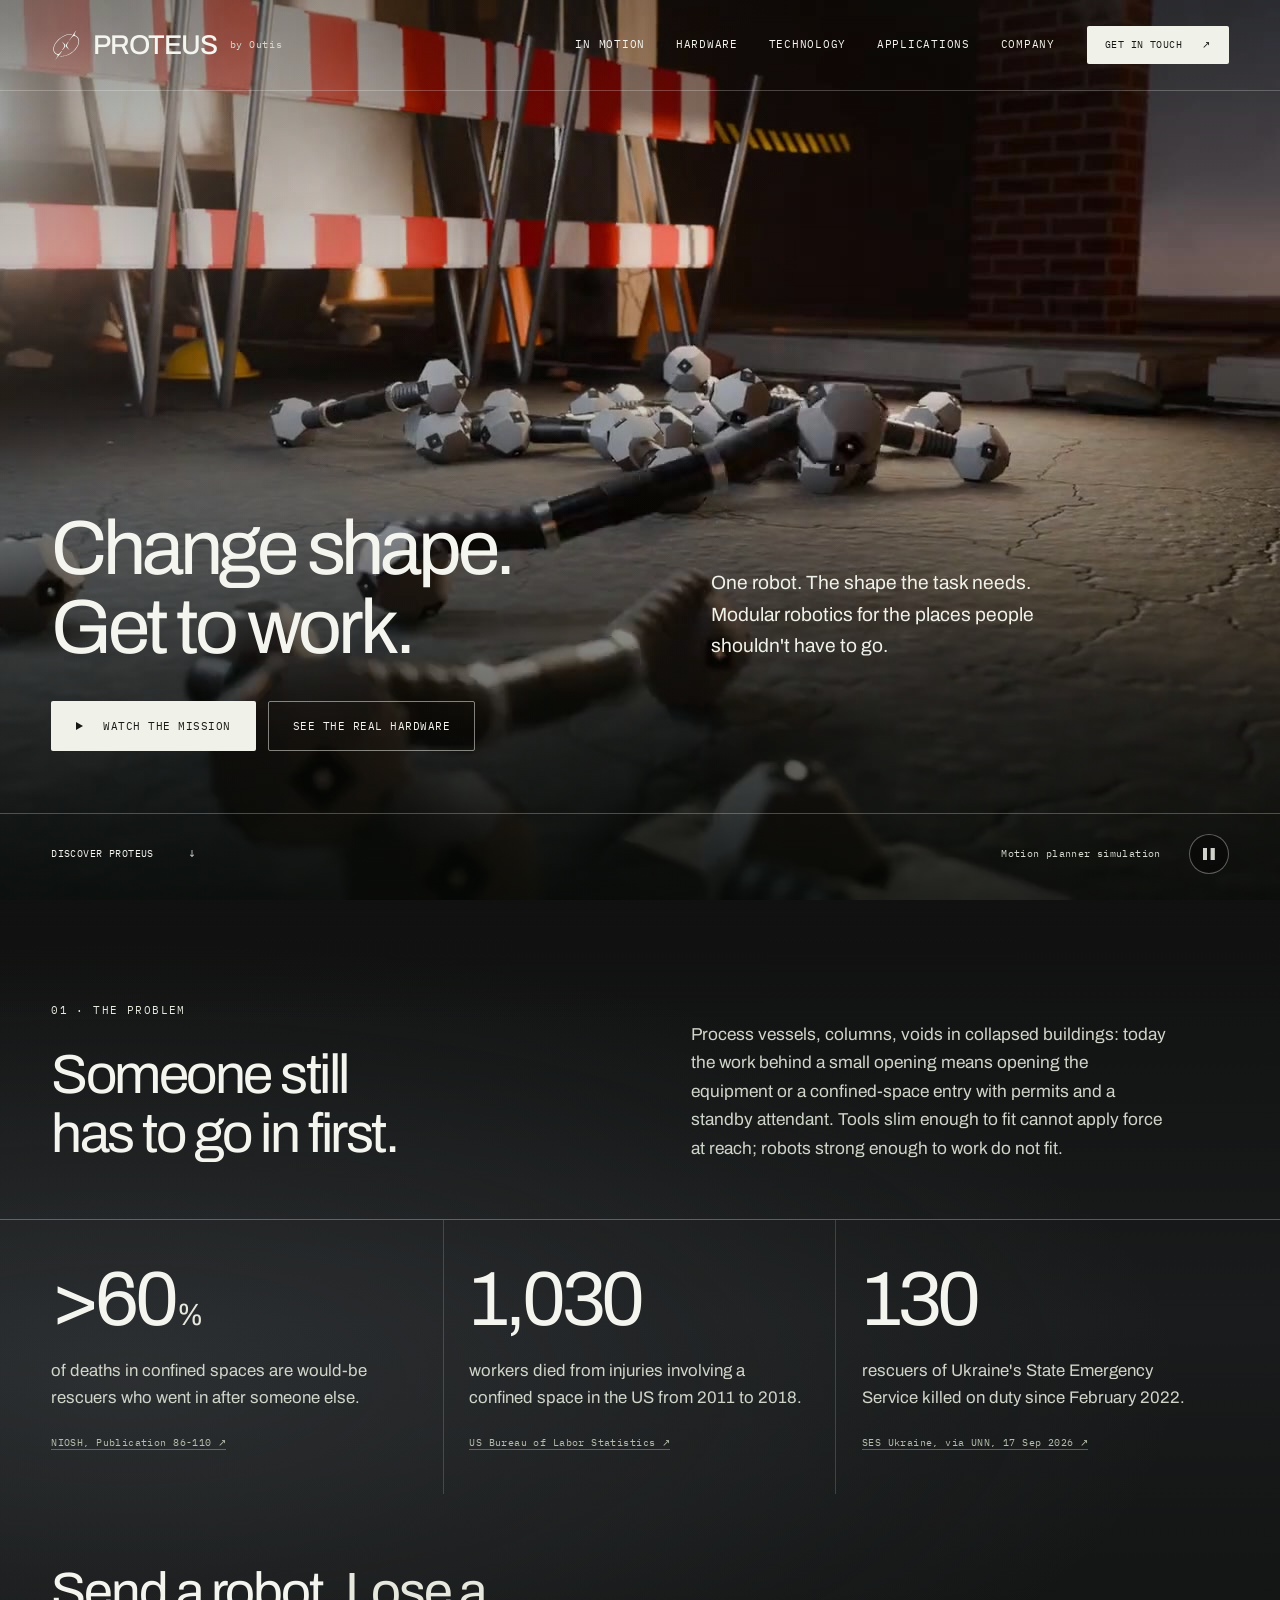
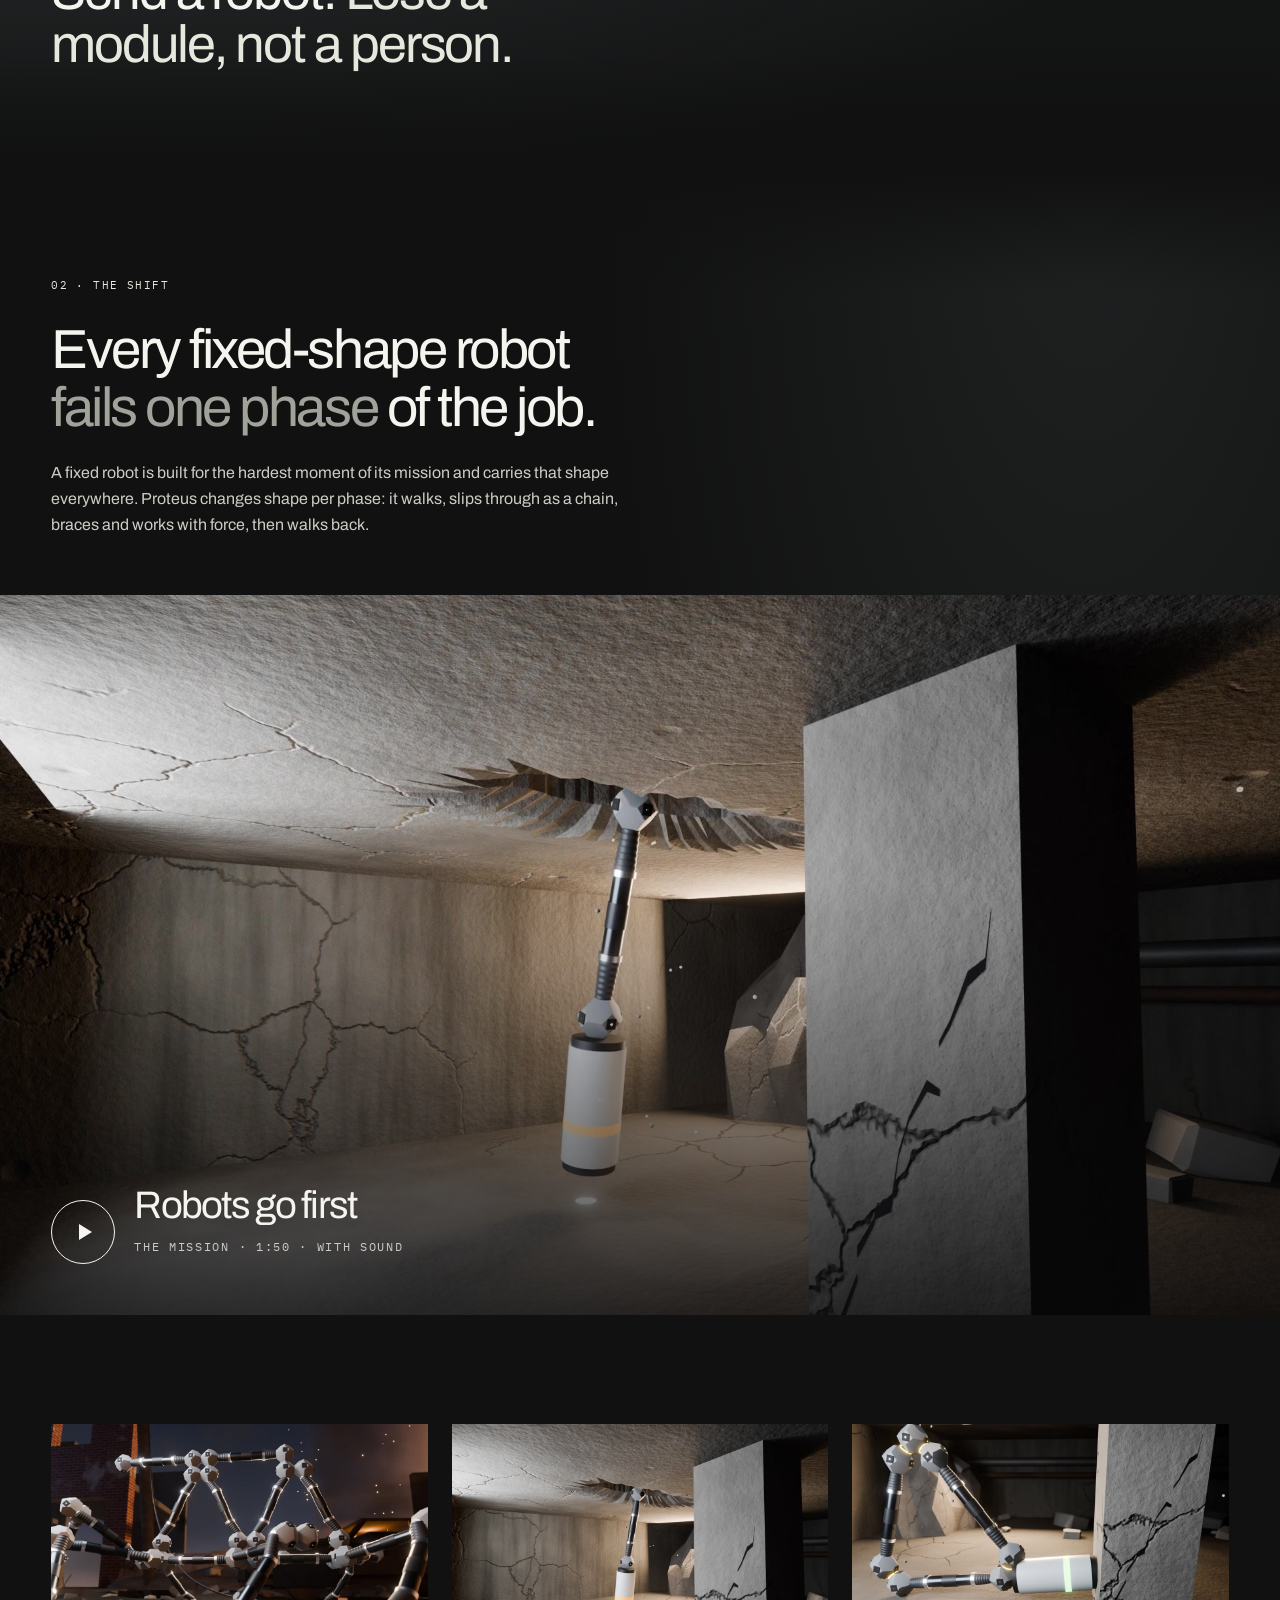
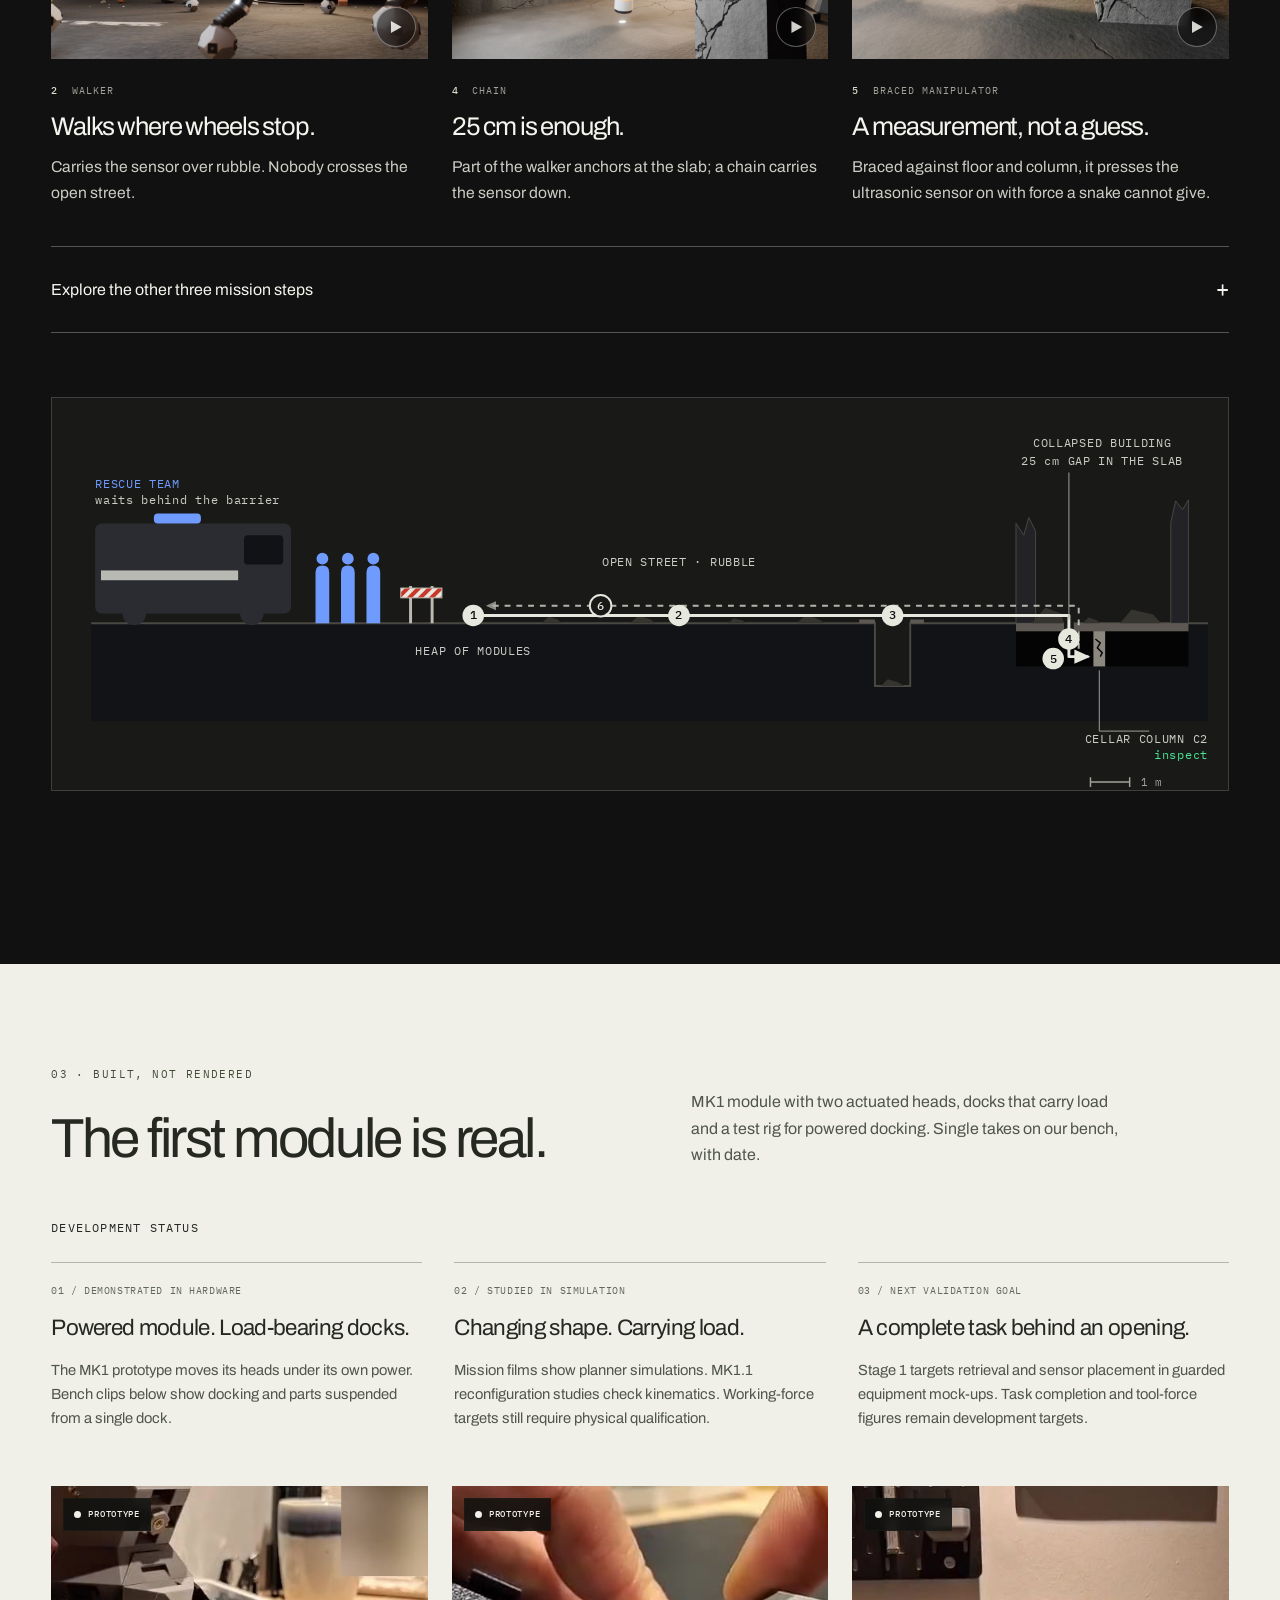
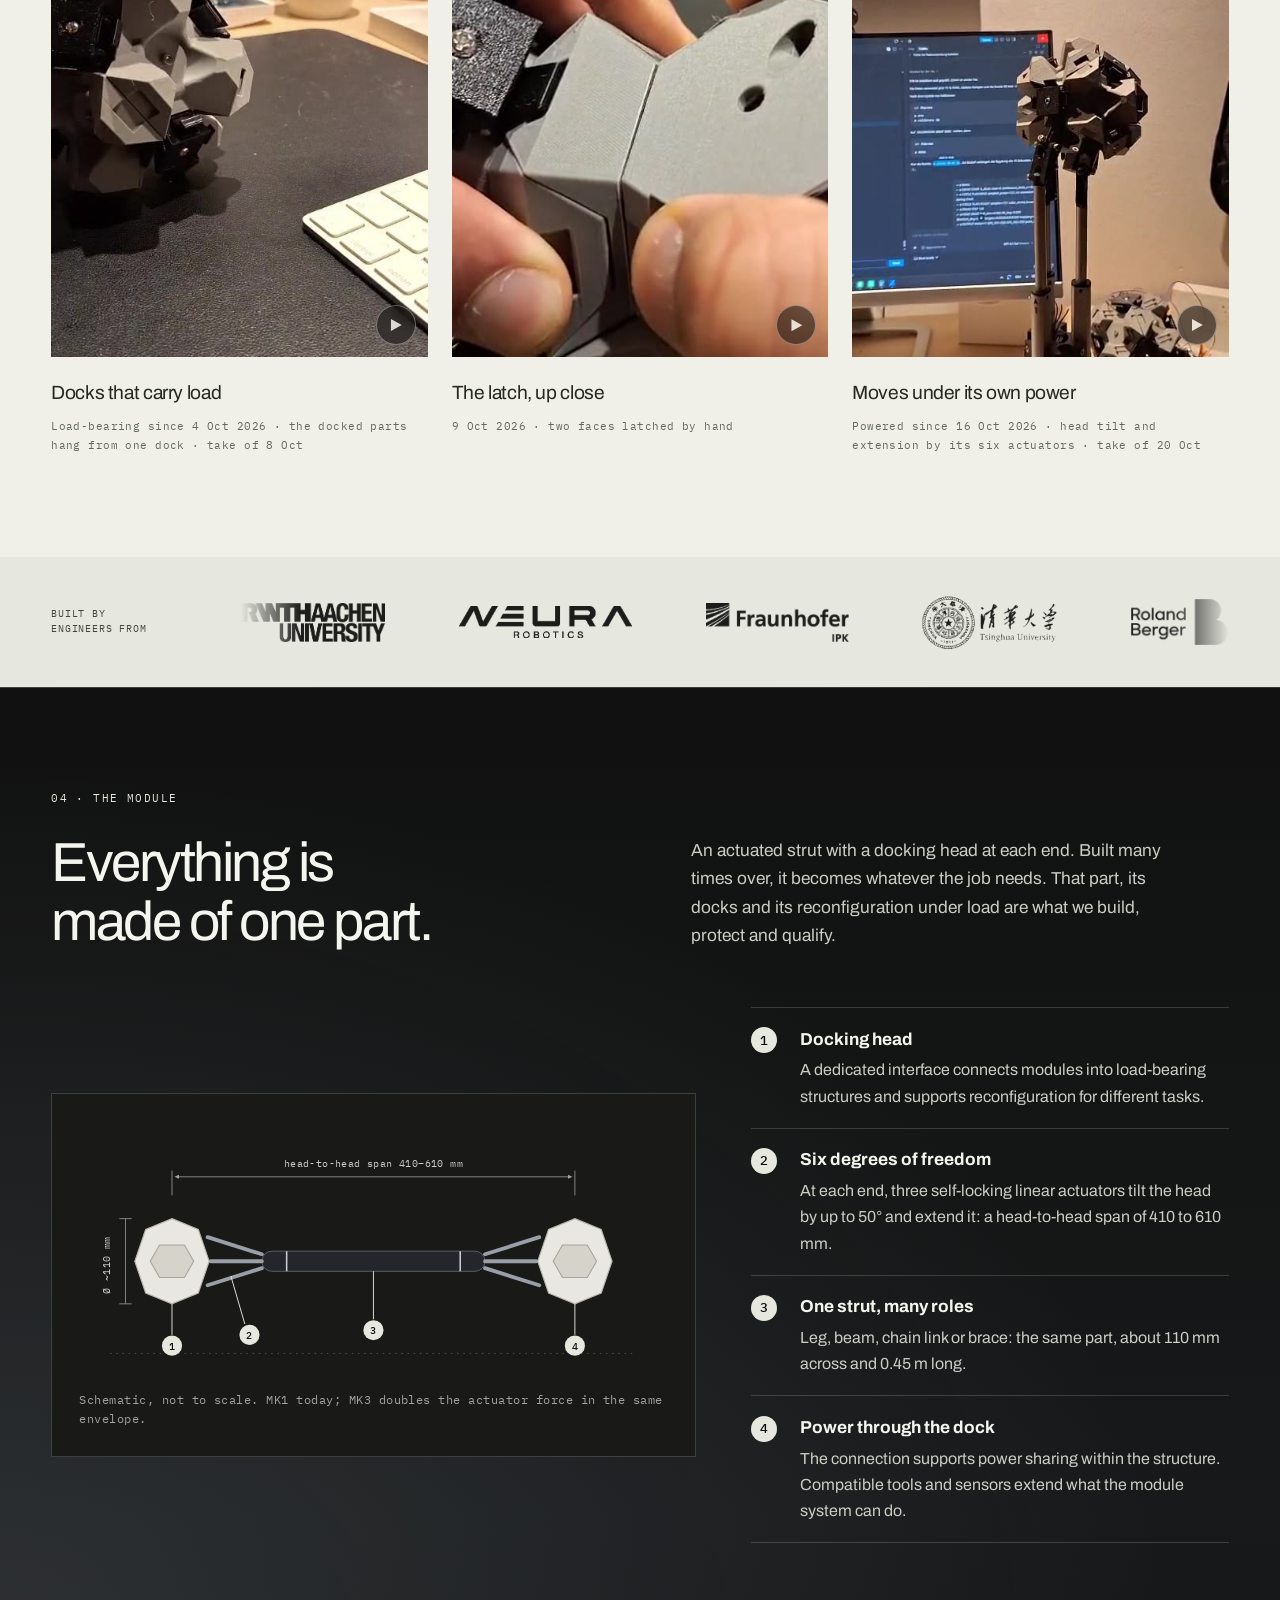
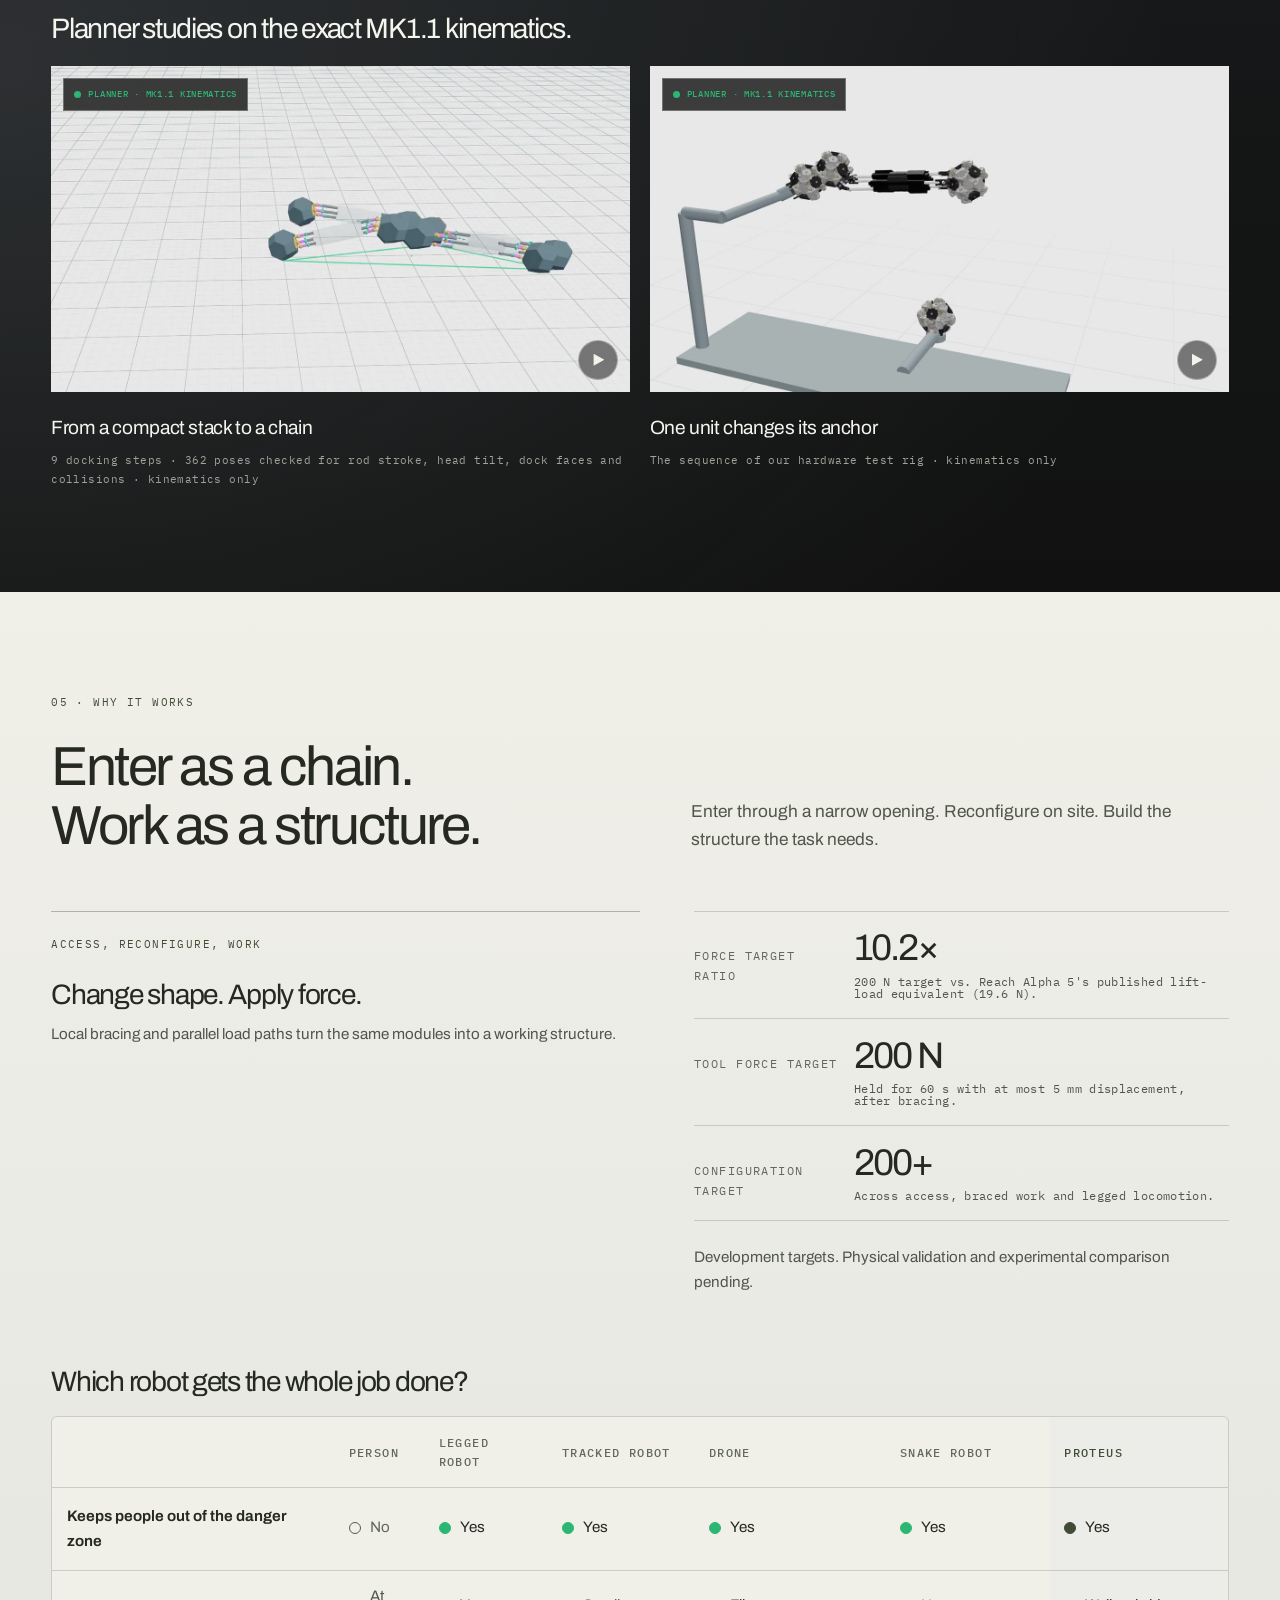
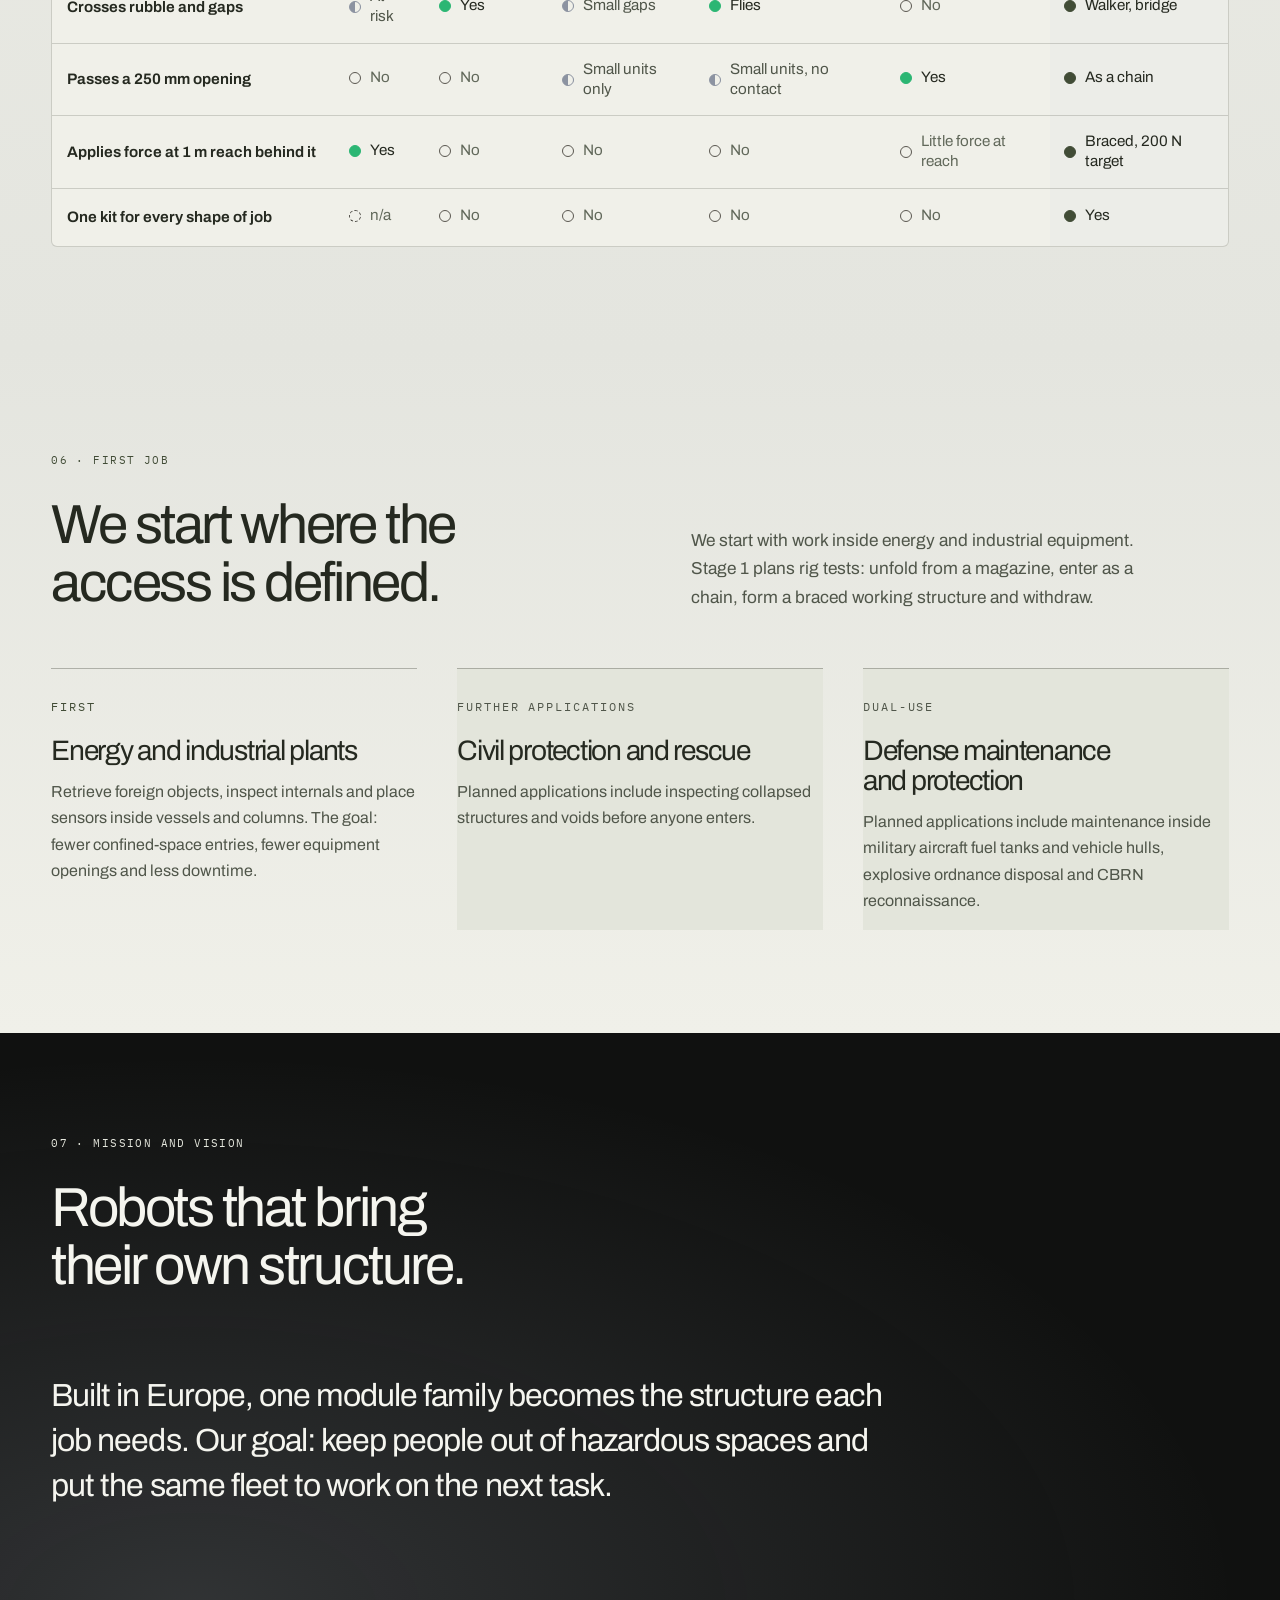
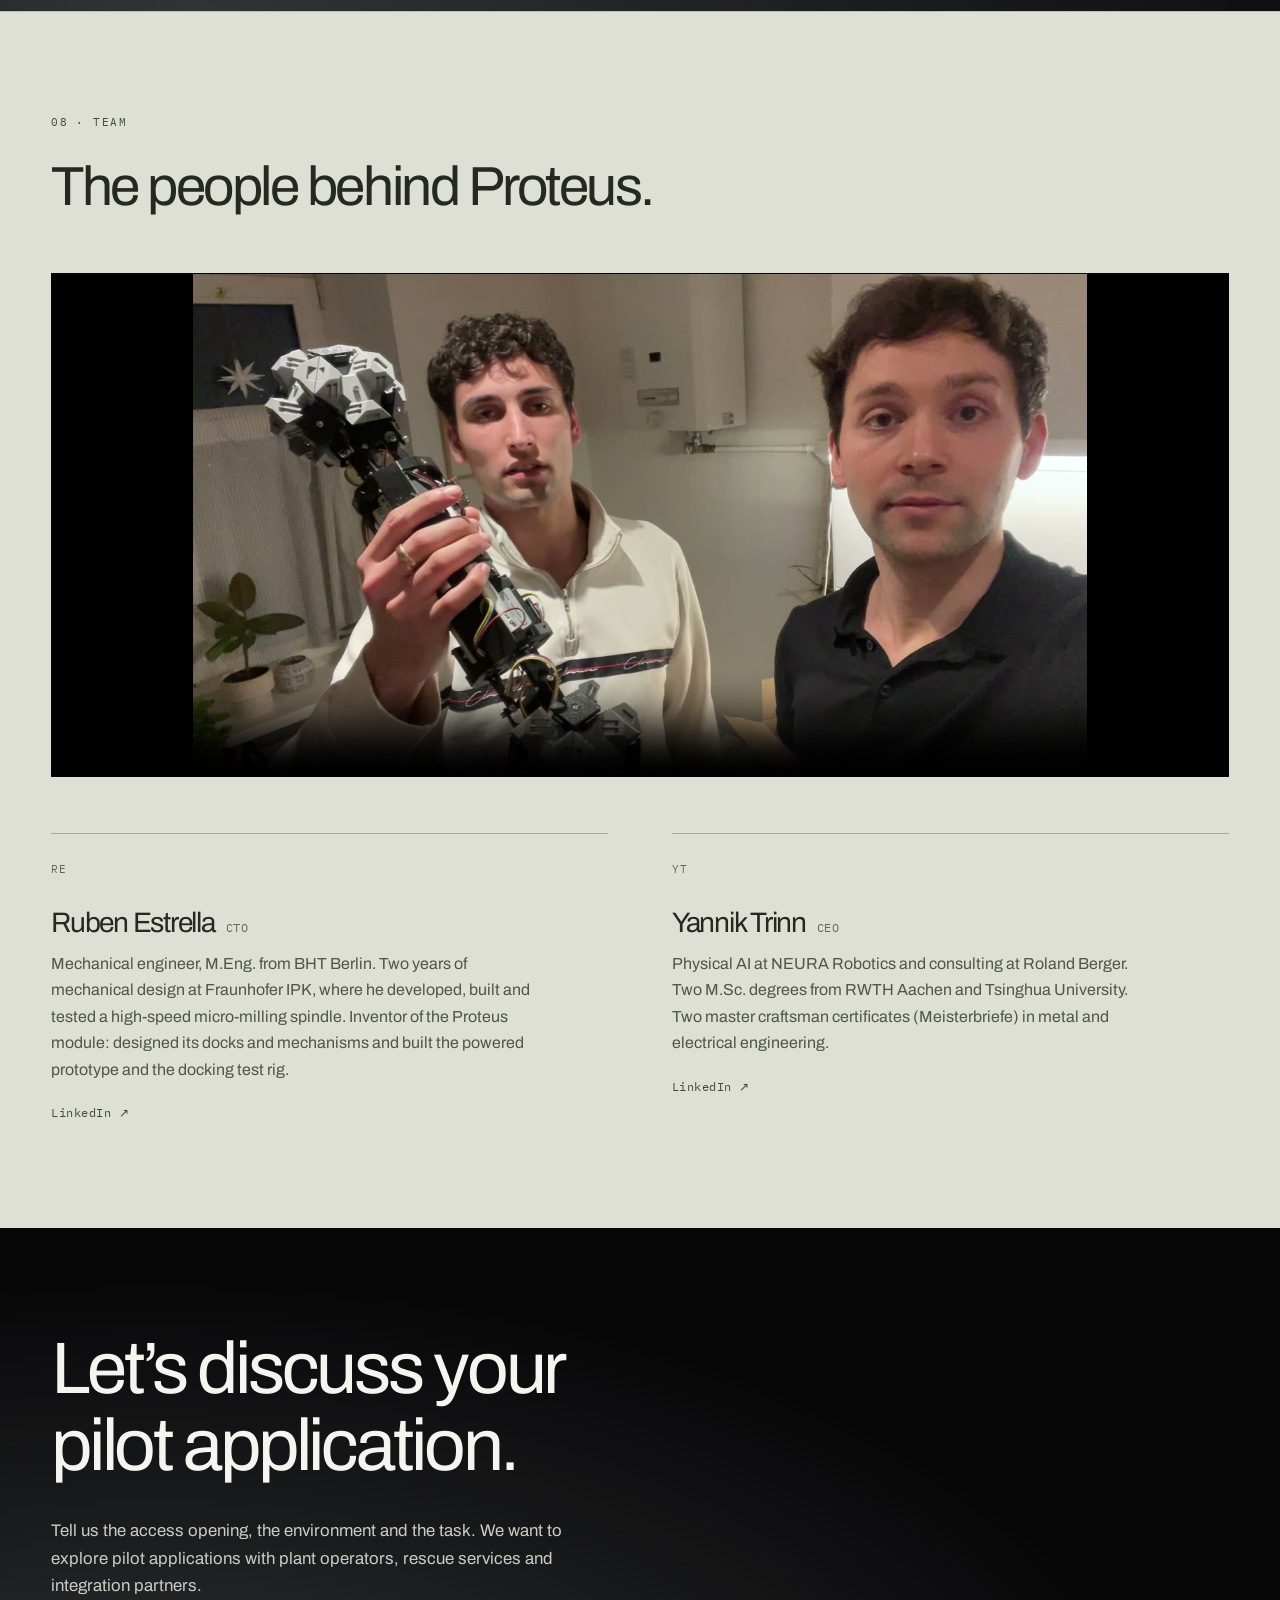
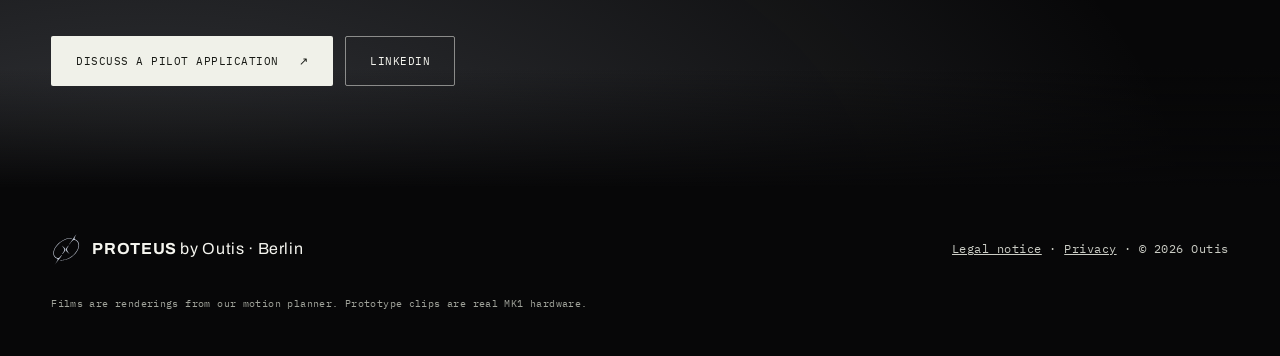
==== commit c1b677e5: "Align first application section with SPRIND Track 2 plan" ====
--- a/index.html
+++ b/index.html
@@ -489,23 +489,23 @@
       <p class="eyebrow">06 · First job</p>
       <h2 id="fj-title" class="h2">We start where the access is defined.</h2>
     </div>
-    <p class="lead">Retrieving and placing objects without human entry in hazardous, confined or unstructured spaces. Stage 1 tests it in a guarded mock plant hall with three equipment mock-ups; Stage 2 moves the task family onto real equipment with a plant partner.</p>
+    <p class="lead">We start with work inside energy and industrial equipment. Stage 1 plans rig tests: unfold from a magazine, enter as a chain, form a braced working structure and withdraw.</p>
   </div>
   <div class="wrap theaters__grid">
     <article class="theater theater--first" data-reveal>
       <p class="theater__step mono">First</p>
       <h3 class="h3">Energy and industrial plants</h3>
-      <p>Vessels, columns and exchangers: retrieve, inspect and place sensors through nozzles and manways. No confined-space entry, fewer openings, less downtime per intervention.</p>
+      <p>Retrieve foreign objects, inspect internals and place sensors inside vessels and columns. The goal: fewer confined-space entries, fewer equipment openings and less downtime.</p>
     </article>
     <article class="theater" data-reveal>
-      <p class="theater__step mono">Next</p>
+      <p class="theater__step mono">Further applications</p>
       <h3 class="h3">Civil protection and rescue</h3>
-      <p>Inspect collapsed structures and voids before anyone enters. The first look costs a module, not a rescuer.</p>
+      <p>Planned applications include inspecting collapsed structures and voids before anyone enters.</p>
     </article>
     <article class="theater" data-reveal>
       <p class="theater__step mono">Dual-use</p>
       <h3 class="h3">Defense maintenance and protection</h3>
-      <p>Aircraft fuel tanks, vehicle hulls, ordnance disposal and CBRN reconnaissance.</p>
+      <p>Planned applications include maintenance inside military aircraft fuel tanks and vehicle hulls, explosive ordnance disposal and CBRN reconnaissance.</p>
     </article>
   </div>
 
--- a/assets/css/figure-study.css
+++ b/assets/css/figure-study.css
@@ -92,13 +92,36 @@
 .fact__v { font-size: clamp(3rem, 5vw, 5rem); }
 .fact__v--text { font-size: clamp(1.5rem, 2.4vw, 2.5rem); line-height: 1.15; letter-spacing: -.035em; }
 .fact__l { max-width: 30ch; }
-.stakes { background: #252b21; }
+.stakes {
+  border-bottom: 0;
+  background:
+    linear-gradient(180deg, #101110, transparent 120px, transparent calc(100% - 120px), #101110),
+    radial-gradient(ellipse at 10% 55%, rgba(166, 174, 186, .14), transparent 65%),
+    linear-gradient(180deg, #101110, #191b1c 48%, #101110);
+}
 .stakes .lead, .stake figcaption p { color: #d0d5c9; }
 .stake { padding-block: 40px; }
 .stake__value { font-size: clamp(3.5rem, 6vw, 6.5rem); }
 .stake__src { color: #b5beac; font-size: .65rem; }
 .stakes__punch { font-weight: 400; font-stretch: 100%; letter-spacing: -.04em; max-width: 30ch; }
-.mission { background: #101110; }
+.mission {
+  border-top: 0;
+  background:
+    linear-gradient(180deg, #101110, transparent 120px),
+    radial-gradient(ellipse at 85% 0%, rgba(166, 174, 186, .1), transparent 32%),
+    #101110;
+}
+.module {
+  background:
+    radial-gradient(ellipse at 0% 65%, rgba(166, 174, 186, .16), transparent 65%),
+    linear-gradient(180deg, #101110, #17191a 55%, #101110);
+}
+.physics {
+  background: linear-gradient(180deg, #f0f0e9, #e4e5df);
+}
+.firstjob {
+  background: linear-gradient(180deg, #e4e5df, #f0f0e9);
+}
 .mission > .section-head .lead { max-width: 65ch; }
 .film { max-width: none; padding-inline: 0; }
 .film__frame { border: 0; }
@@ -141,7 +164,12 @@
 .phase p:last-child { max-width: 52ch; }
 .theater, .paper .theater--first, .vision__item { background: transparent; border: 0; border-top: 1px solid var(--line-2); border-radius: 0; padding: 28px 0 0; }
 .theaters__grid { gap: 40px; }
-.vision { background: #262d22; }
+.vision {
+  border-top: 0;
+  background:
+    radial-gradient(ellipse at 15% 100%, rgba(192, 199, 212, .19), transparent 68%),
+    #101110;
+}
 .vision__grid { gap: 64px; }
 .vision__text { font-size: clamp(1.4rem, 2vw, 2rem); font-weight: 400; letter-spacing: -.025em; max-width: 40ch; }
 .vision__title { max-width: 22ch; }
@@ -152,12 +180,18 @@
 .founders { max-width: 100%; margin-top: 64px; }
 .team .founders { margin-top: 0; margin-bottom: 56px; }
 .founders__video { aspect-ratio: 21 / 9; object-fit: contain; }
-.contact { background: #252b21; }
+.contact {
+  border-top: 0;
+  background:
+    linear-gradient(0deg, #070708, transparent 120px),
+    radial-gradient(ellipse at 12% 105%, rgba(192, 199, 212, .24), transparent 65%),
+    #070708;
+}
 .contact__inner { padding-block: var(--section); }
 .contact__title { font-size: clamp(2.5rem, 5.7vw, 6rem); max-width: 18ch; }
 .contact .lead { max-width: 55ch; margin-top: 32px; }
 .contact .hero__actions { margin-top: 36px; }
-.foot { padding-block: 44px; }
+.foot { padding-block: 44px; background: #070708; border-top: 0; }
 .foot__inner { grid-template-columns: 1fr auto; align-items: center; gap: 24px; }
 .fineprint { grid-column: 1 / -1; font-size: .6rem; }
 @media (min-width: 981px) and (max-width: 1120px) { .brand__by { display: none; } .nav__inner { gap: 20px; } }
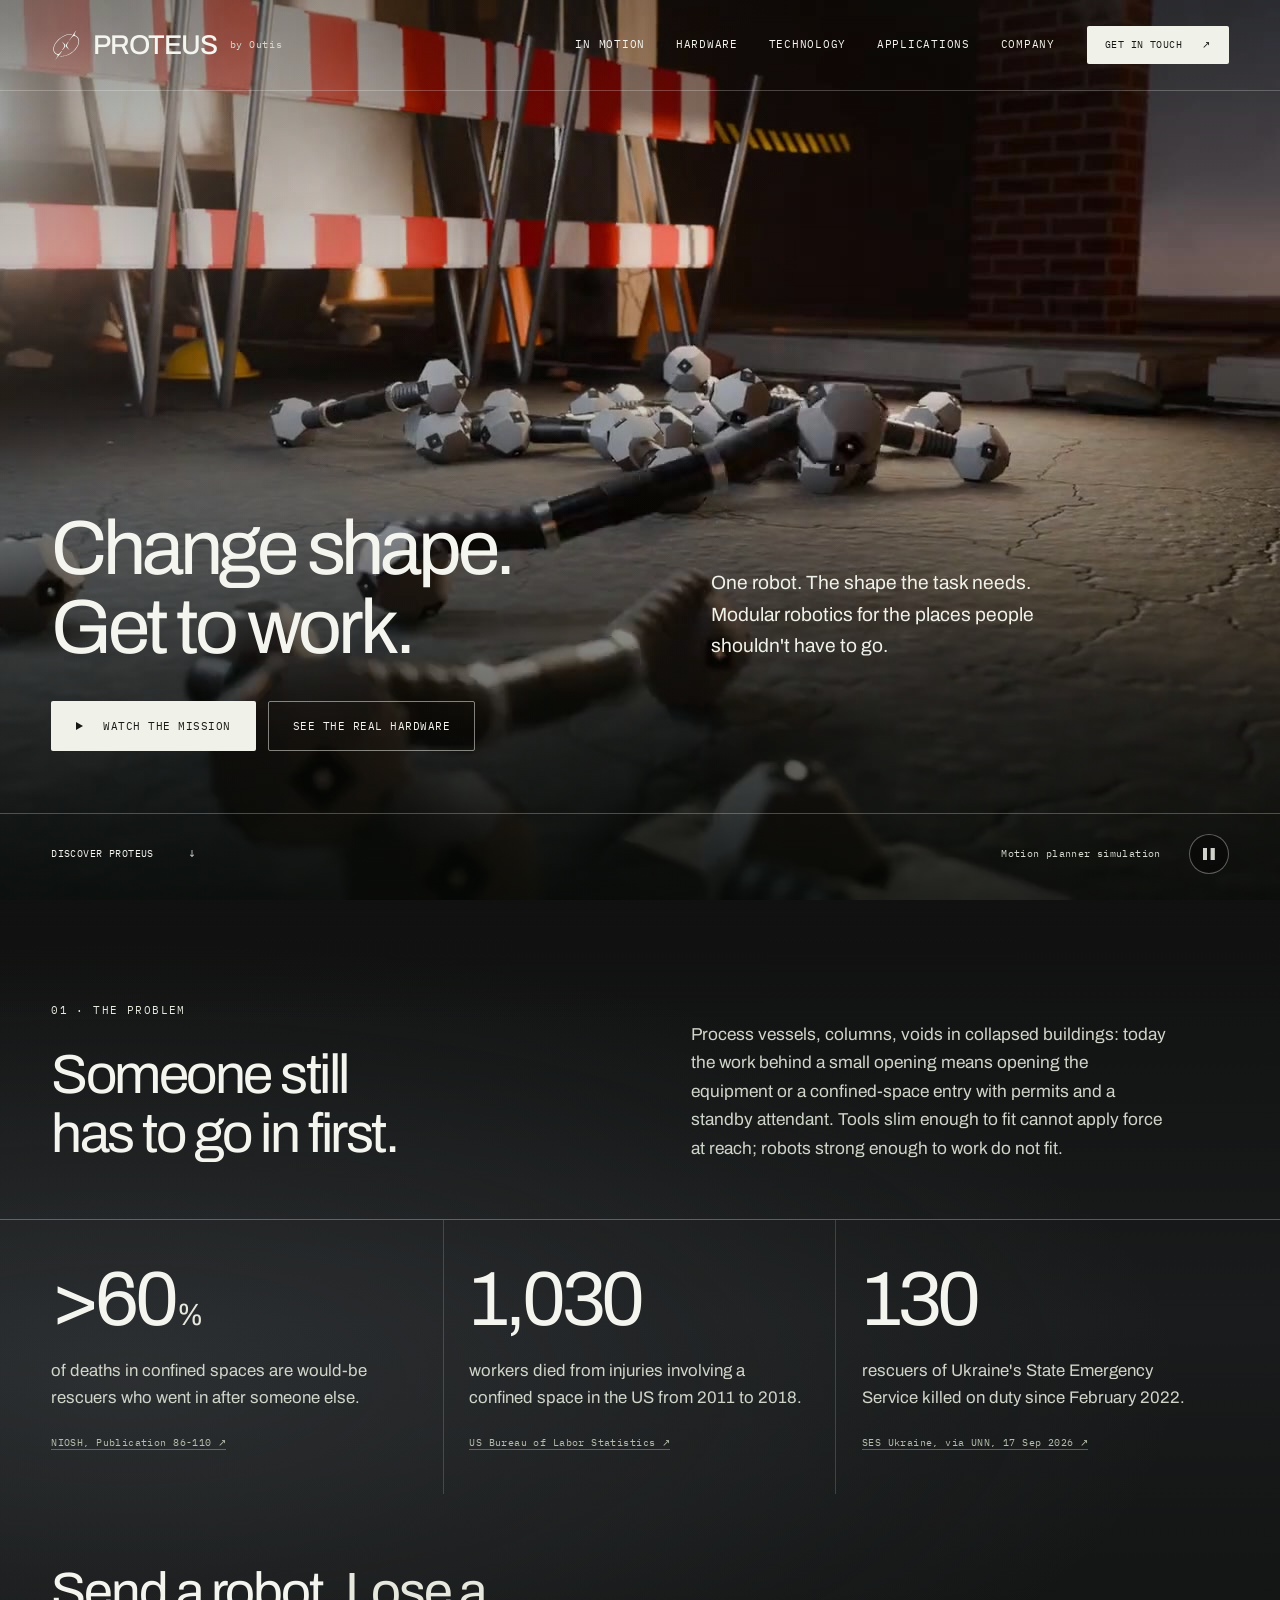
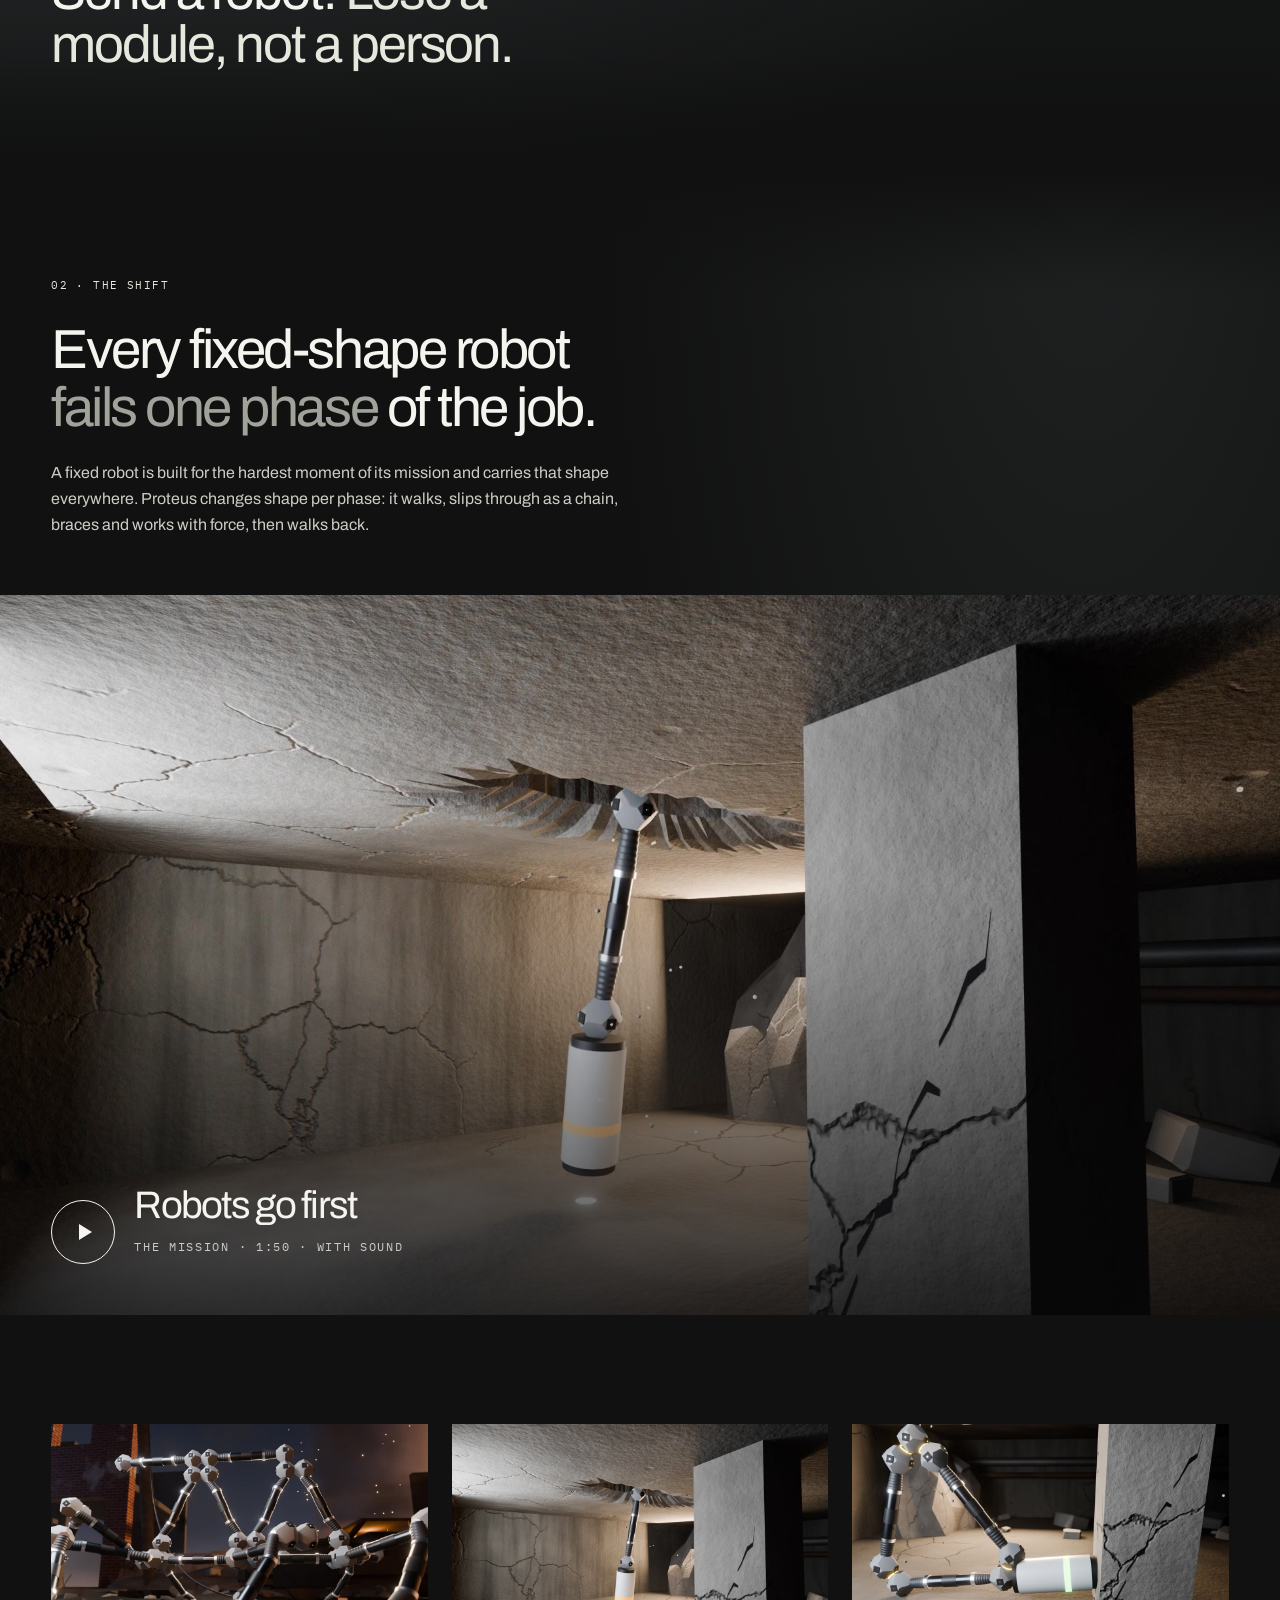
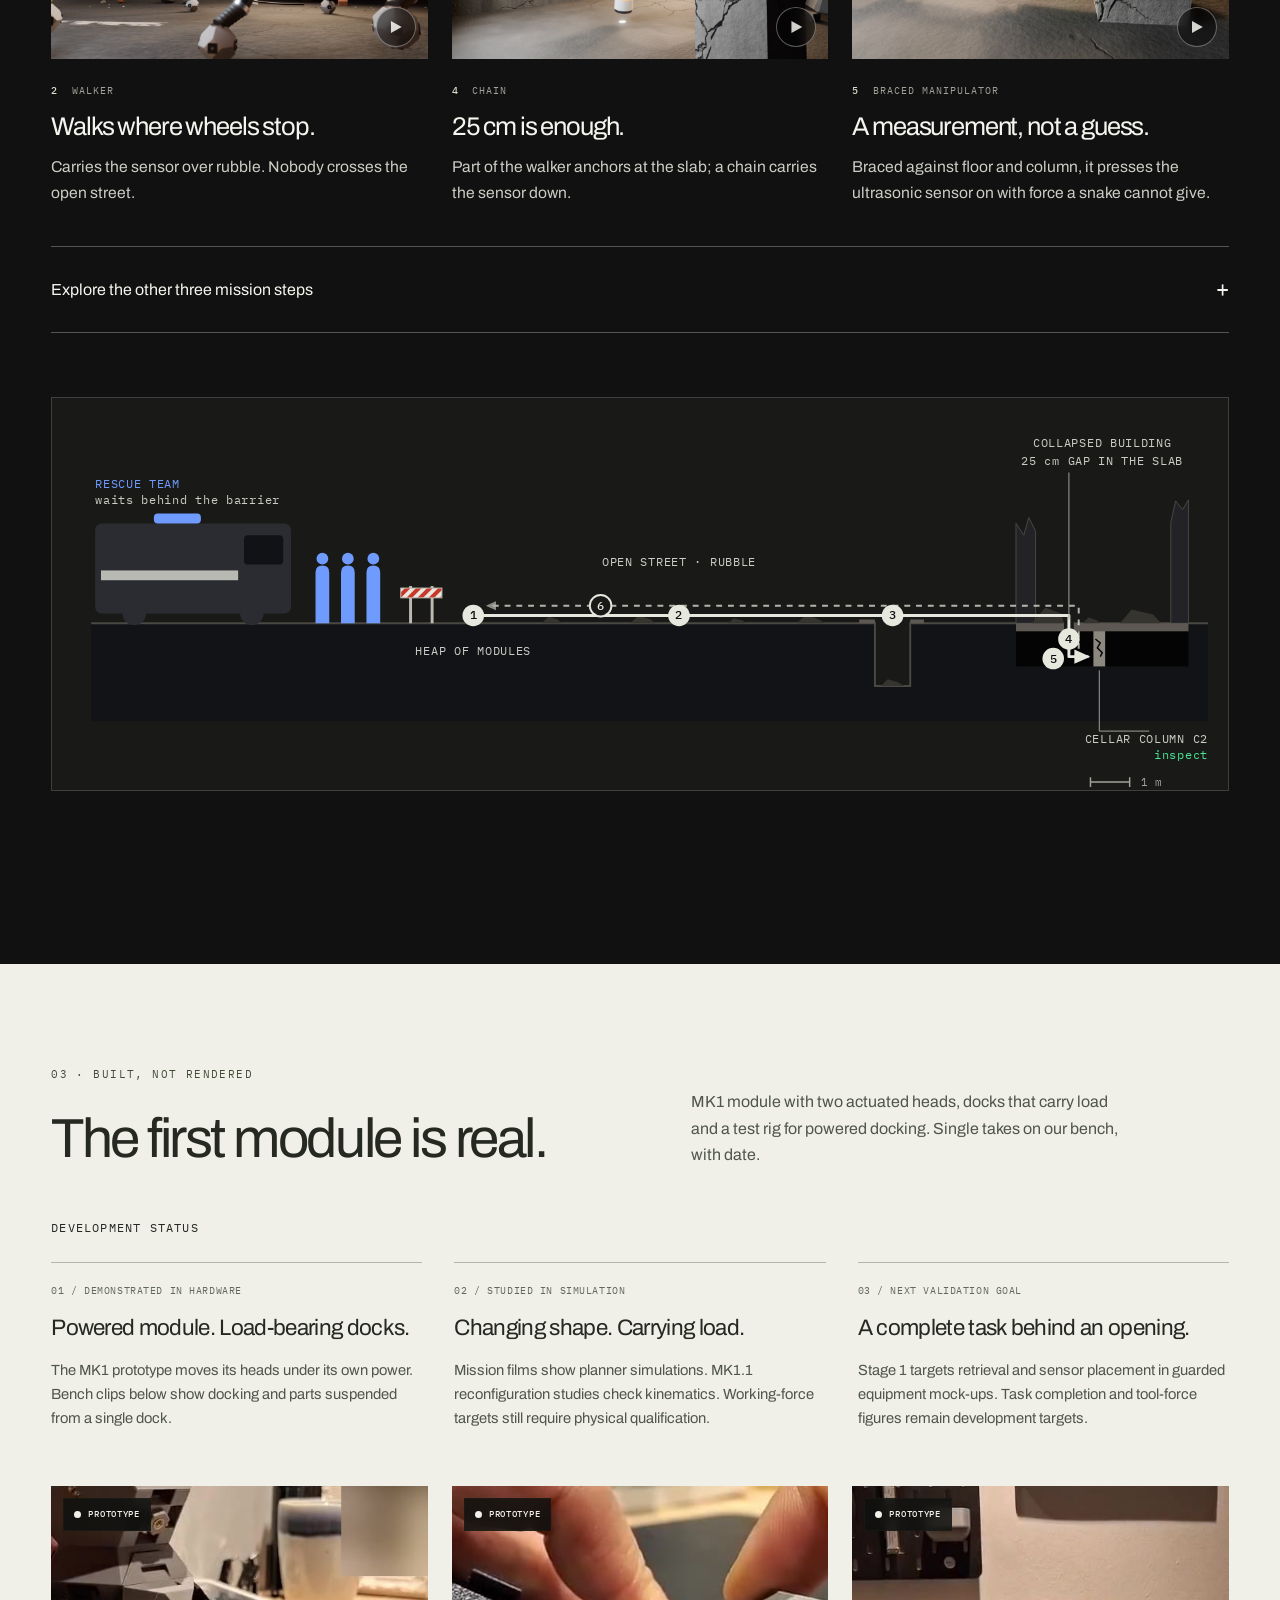
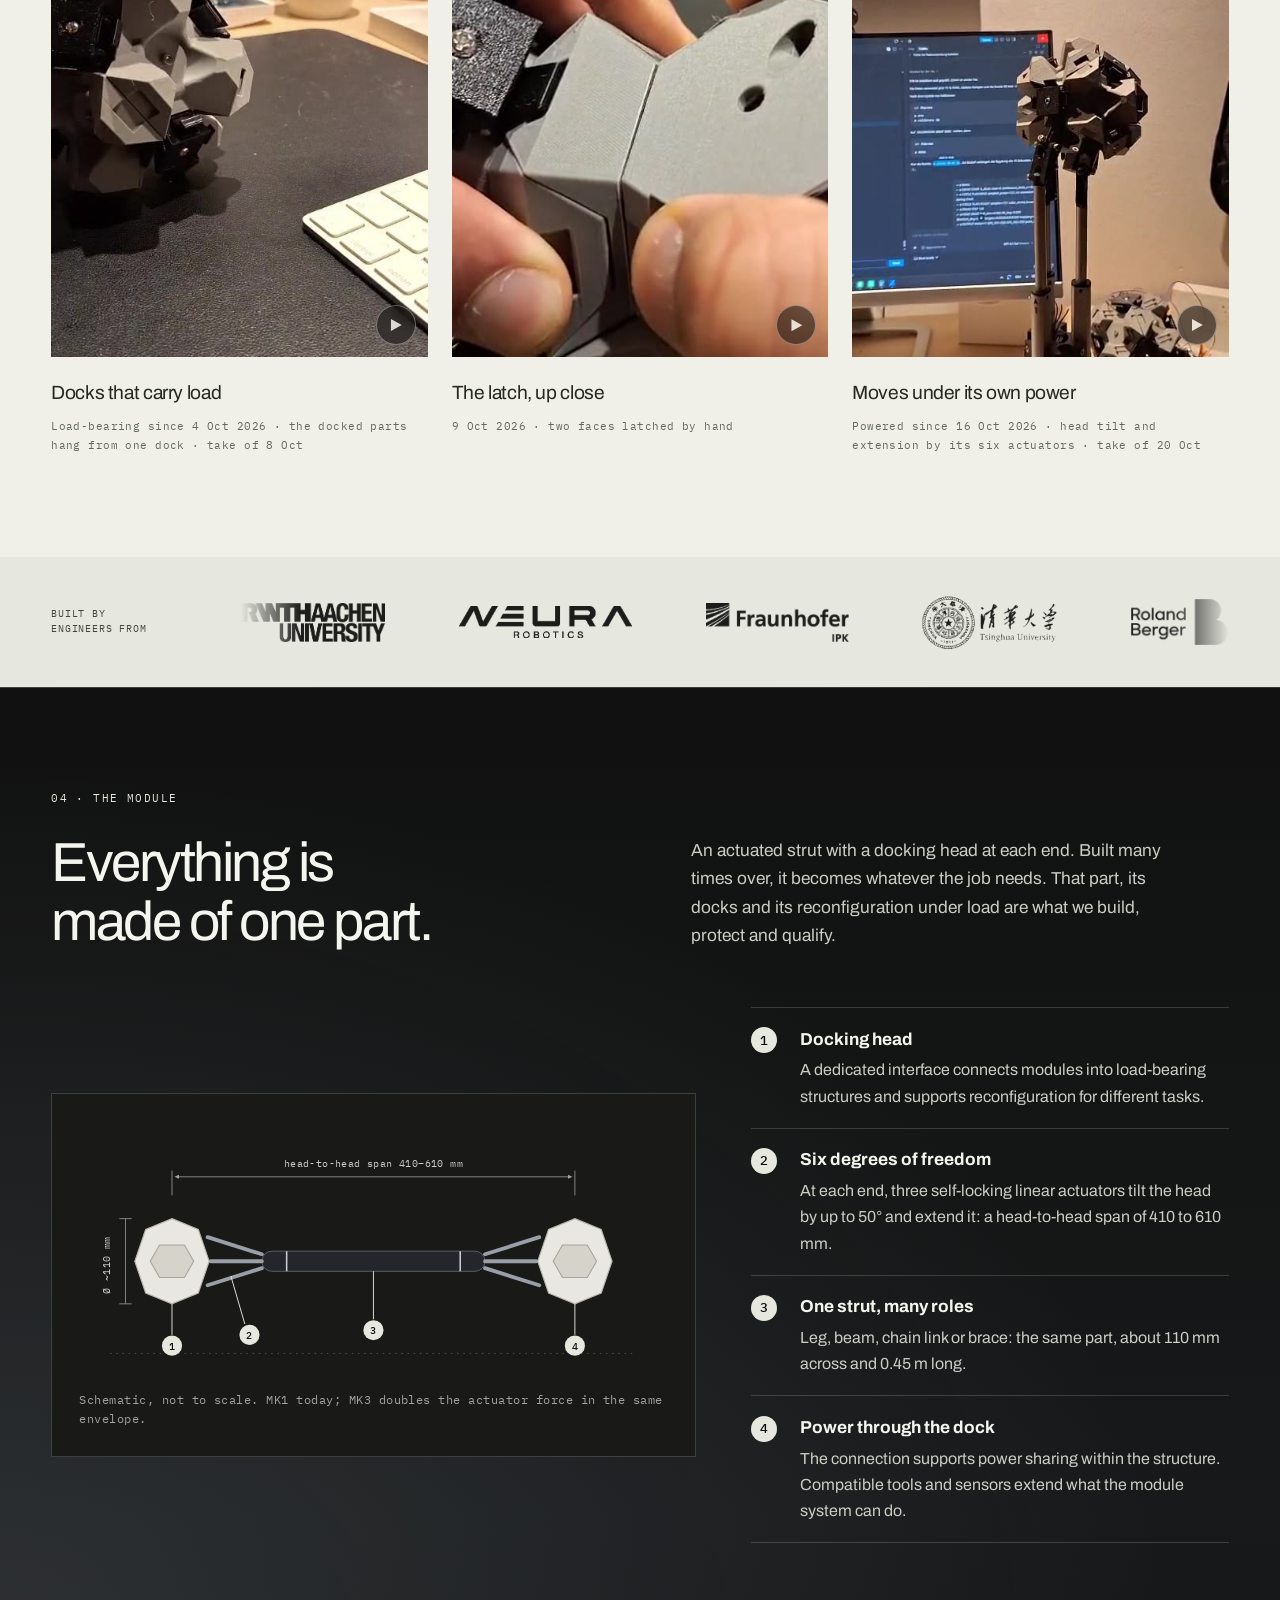
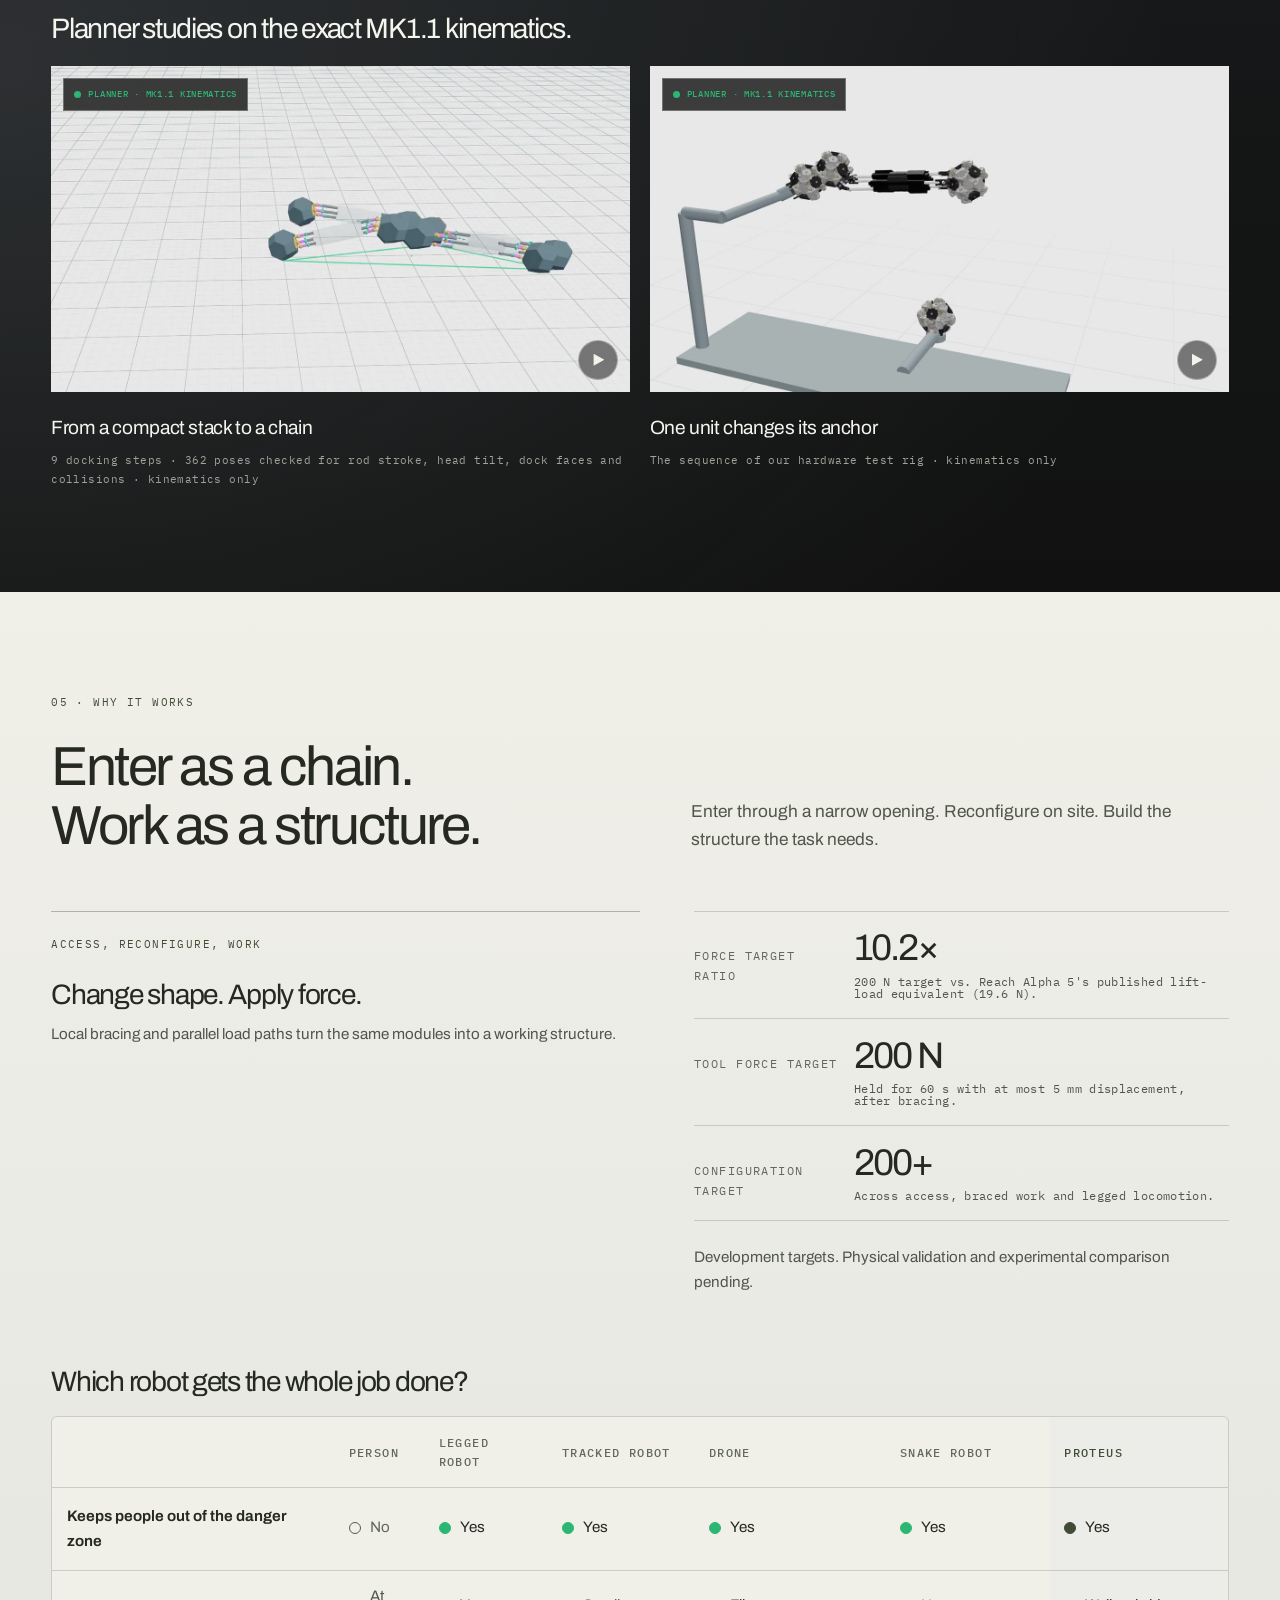
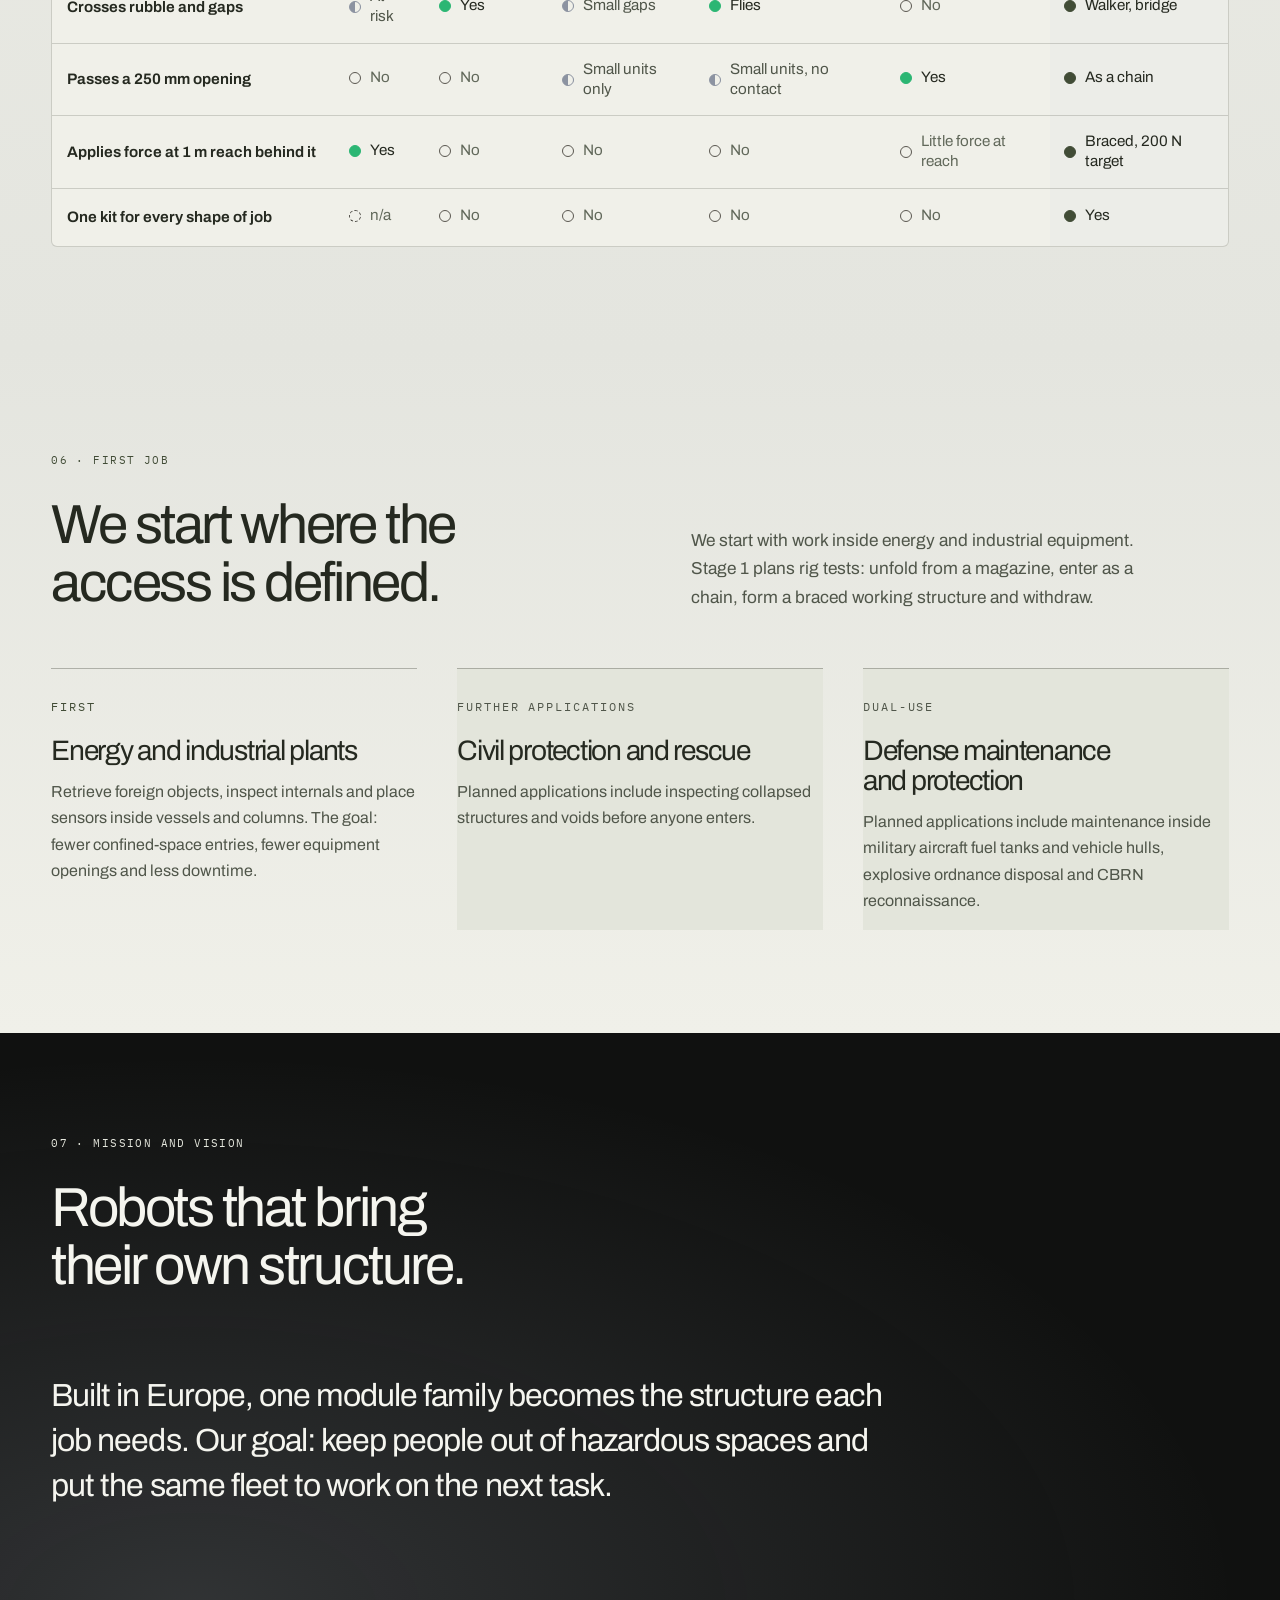
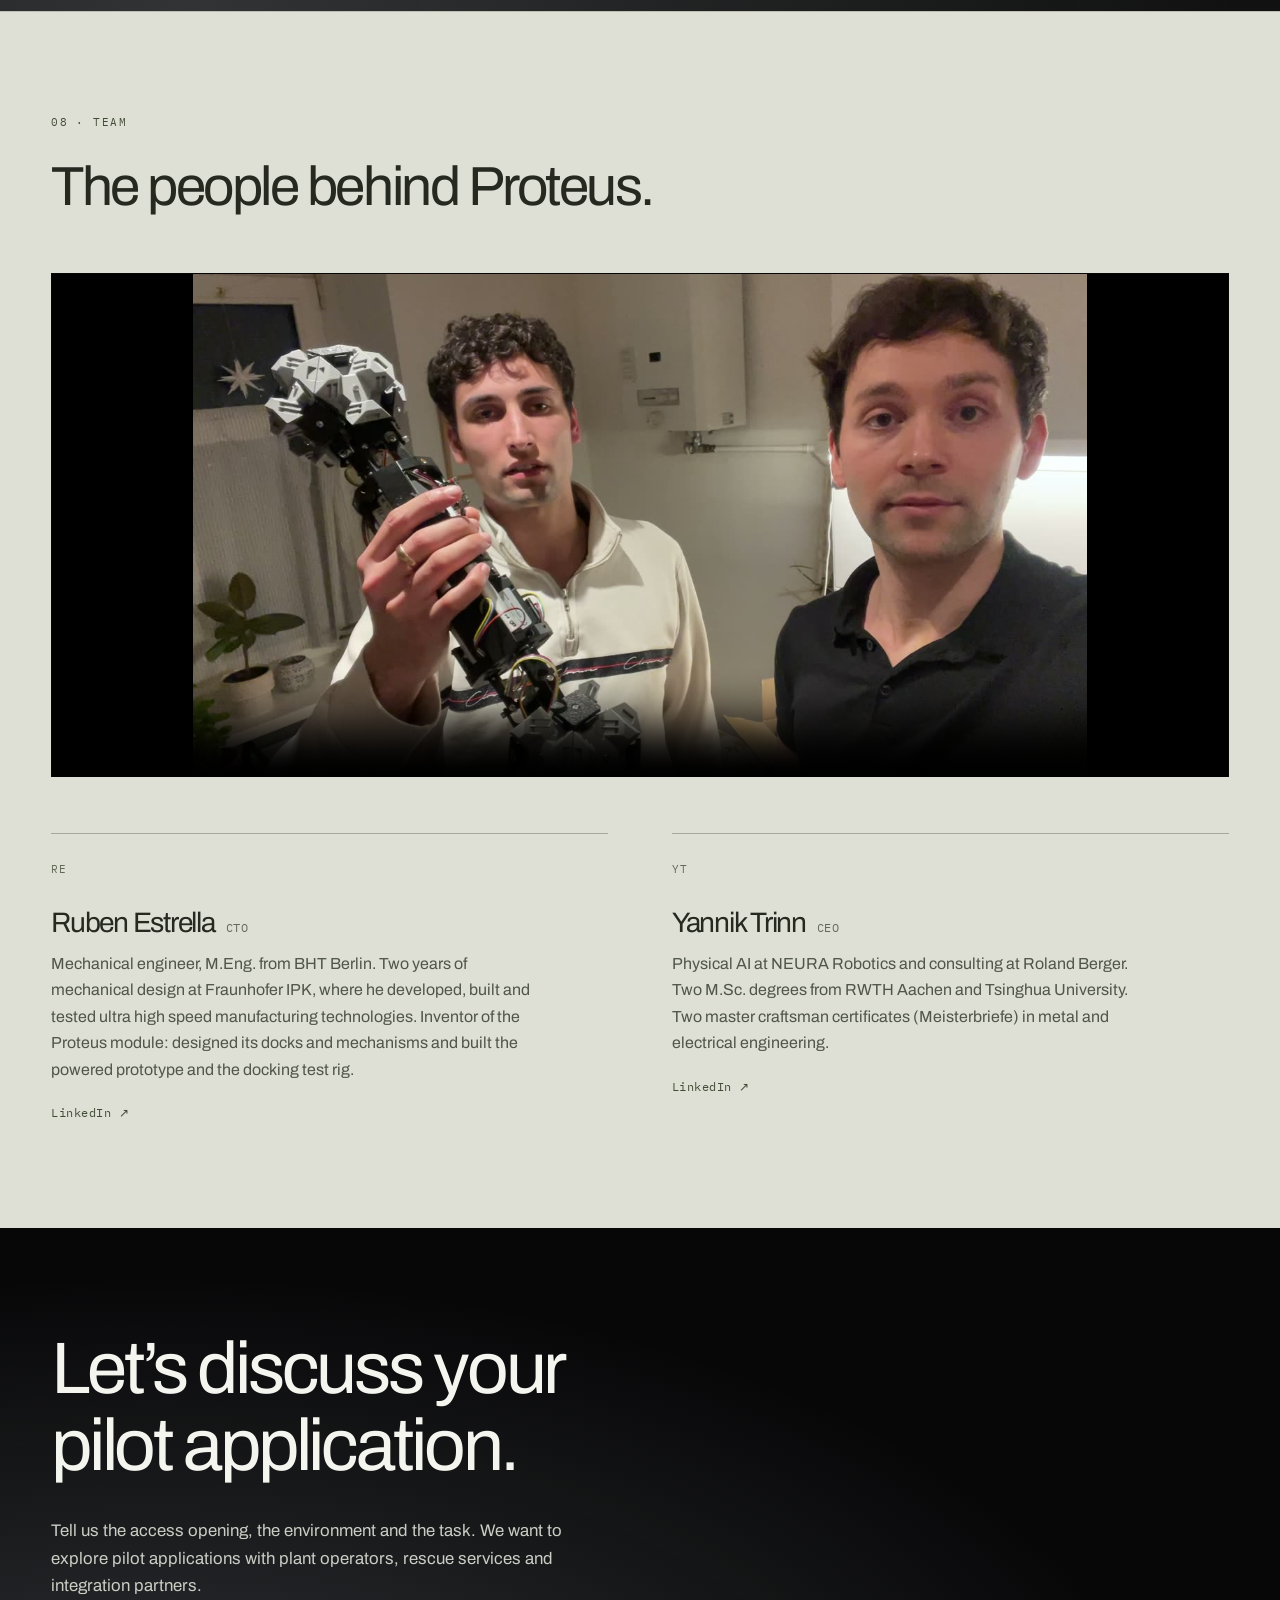
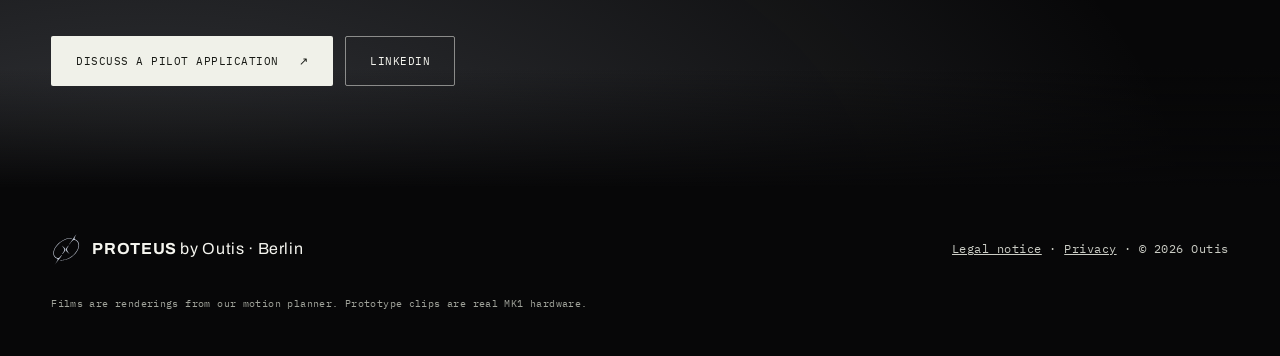
==== commit 1a86db41: "Update manufacturing experience in team biography" ====
--- a/index.html
+++ b/index.html
@@ -542,7 +542,7 @@
     <article class="person" data-reveal>
       <span class="person__avatar" aria-hidden="true">RE</span>
       <h3 class="h3">Ruben Estrella <small class="mono">CTO</small></h3>
-      <p>Mechanical engineer, M.Eng. from BHT Berlin. Two years of mechanical design at Fraunhofer IPK, where he developed, built and tested a high-speed micro-milling spindle. Inventor of the Proteus module: designed its docks and mechanisms and built the powered prototype and the docking test rig.</p>
+      <p>Mechanical engineer, M.Eng. from BHT Berlin. Two years of mechanical design at Fraunhofer IPK, where he developed, built and tested ultra high speed manufacturing technologies. Inventor of the Proteus module: designed its docks and mechanisms and built the powered prototype and the docking test rig.</p>
       <a class="link mono" href="https://www.linkedin.com/in/ruben-estrella/" target="_blank" rel="noopener">LinkedIn ↗</a>
     </article>
     <article class="person" data-reveal>
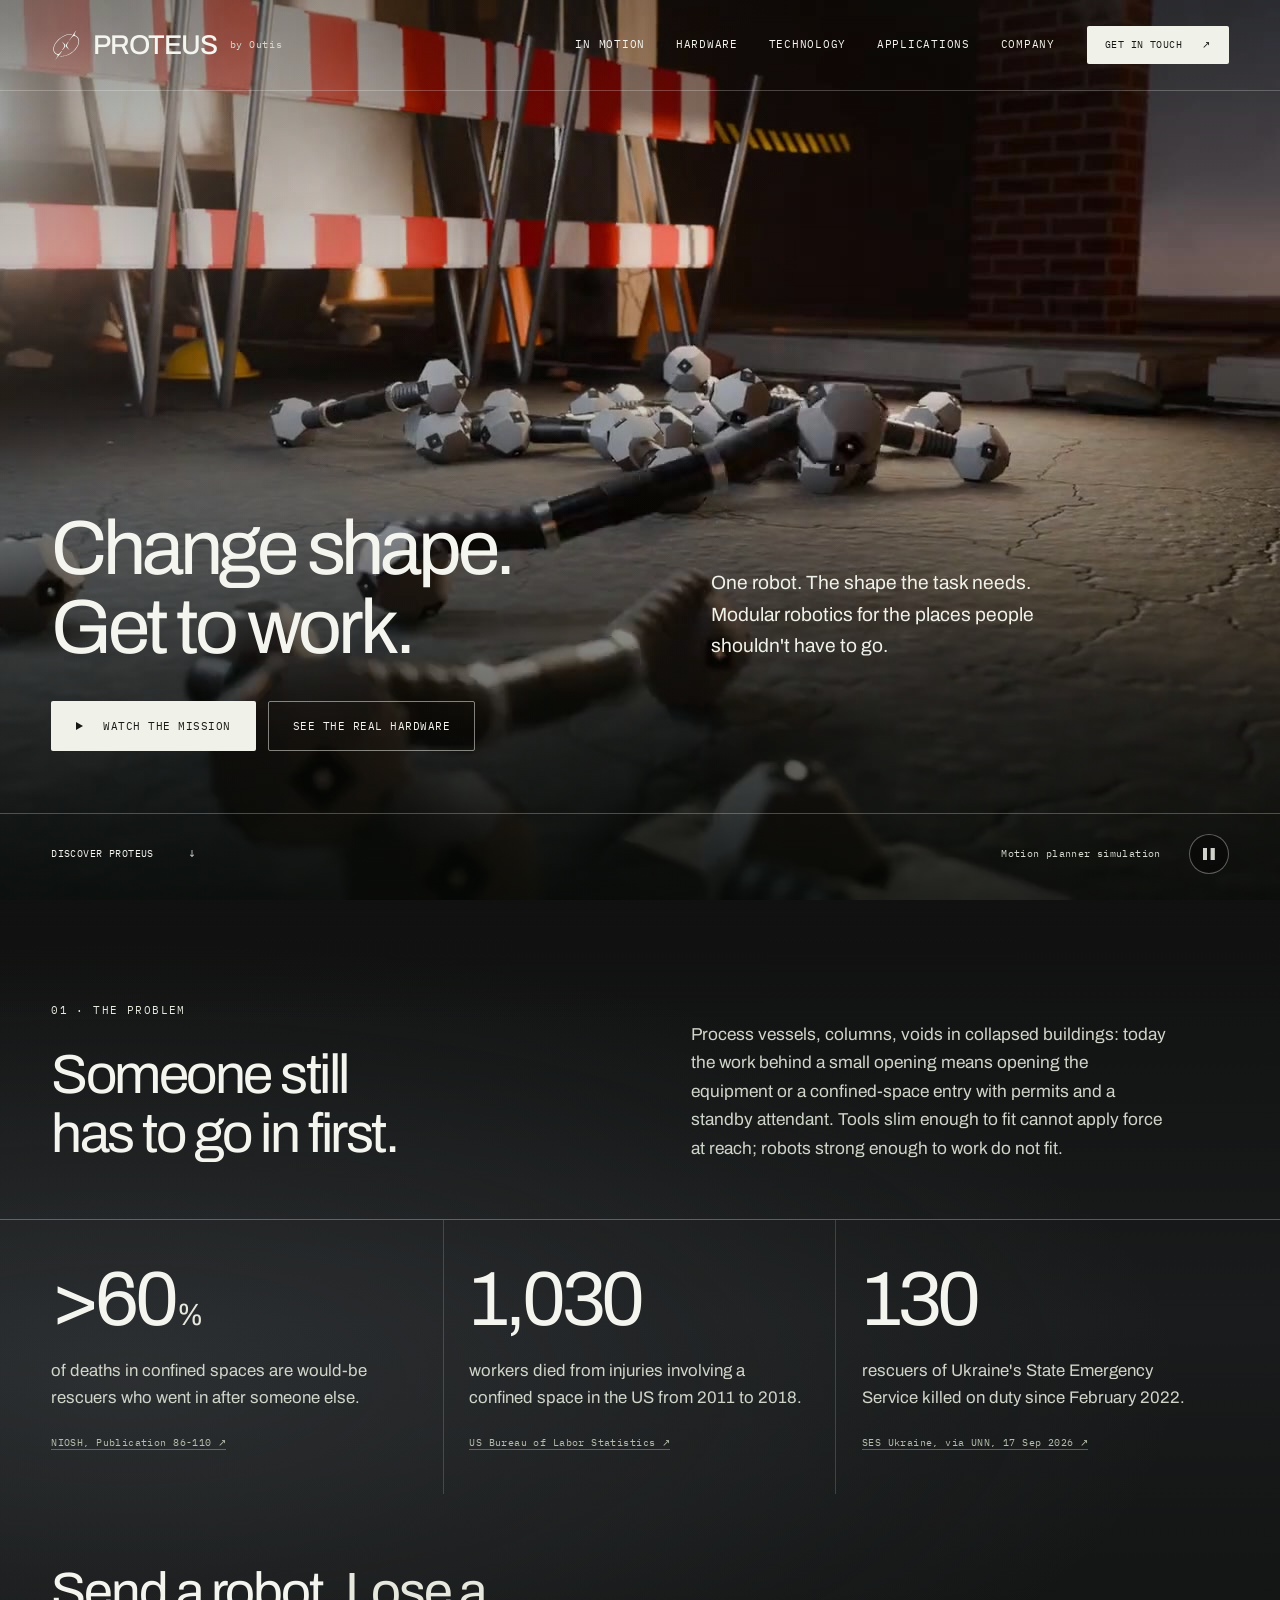
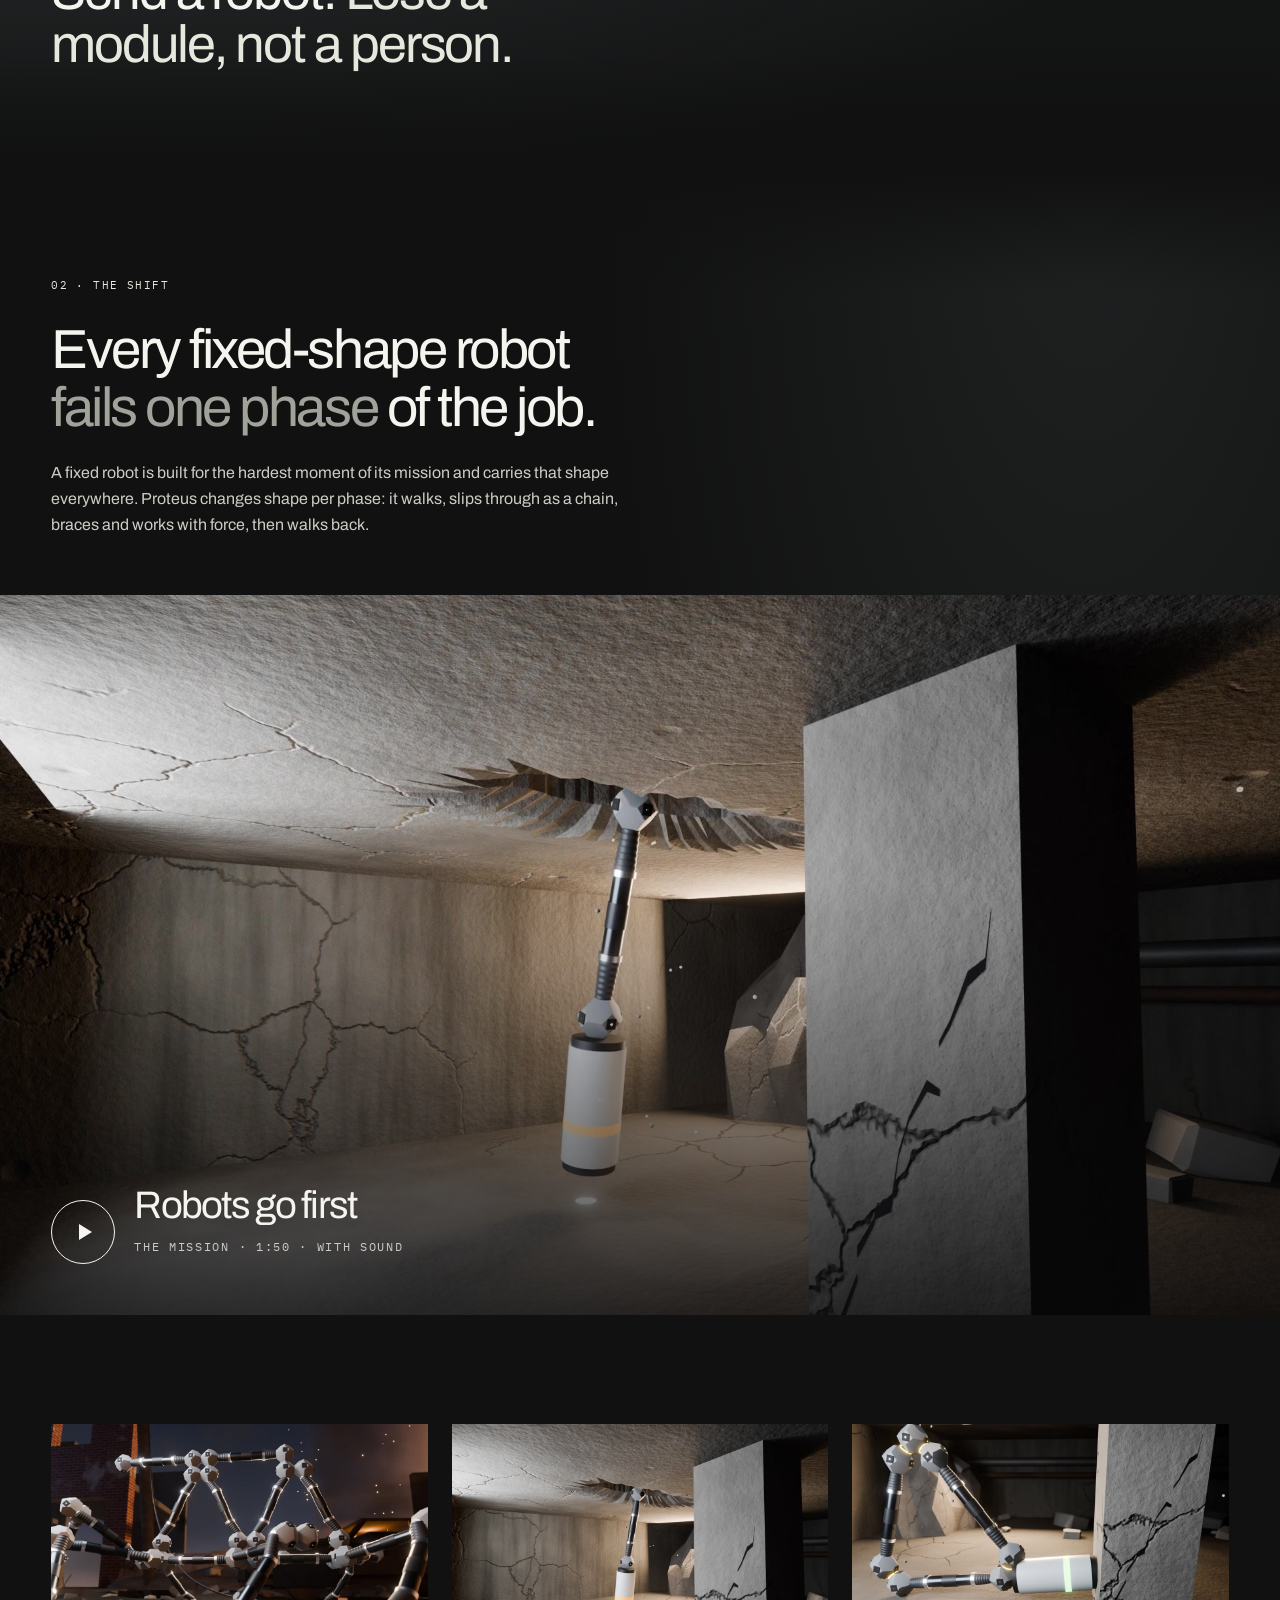
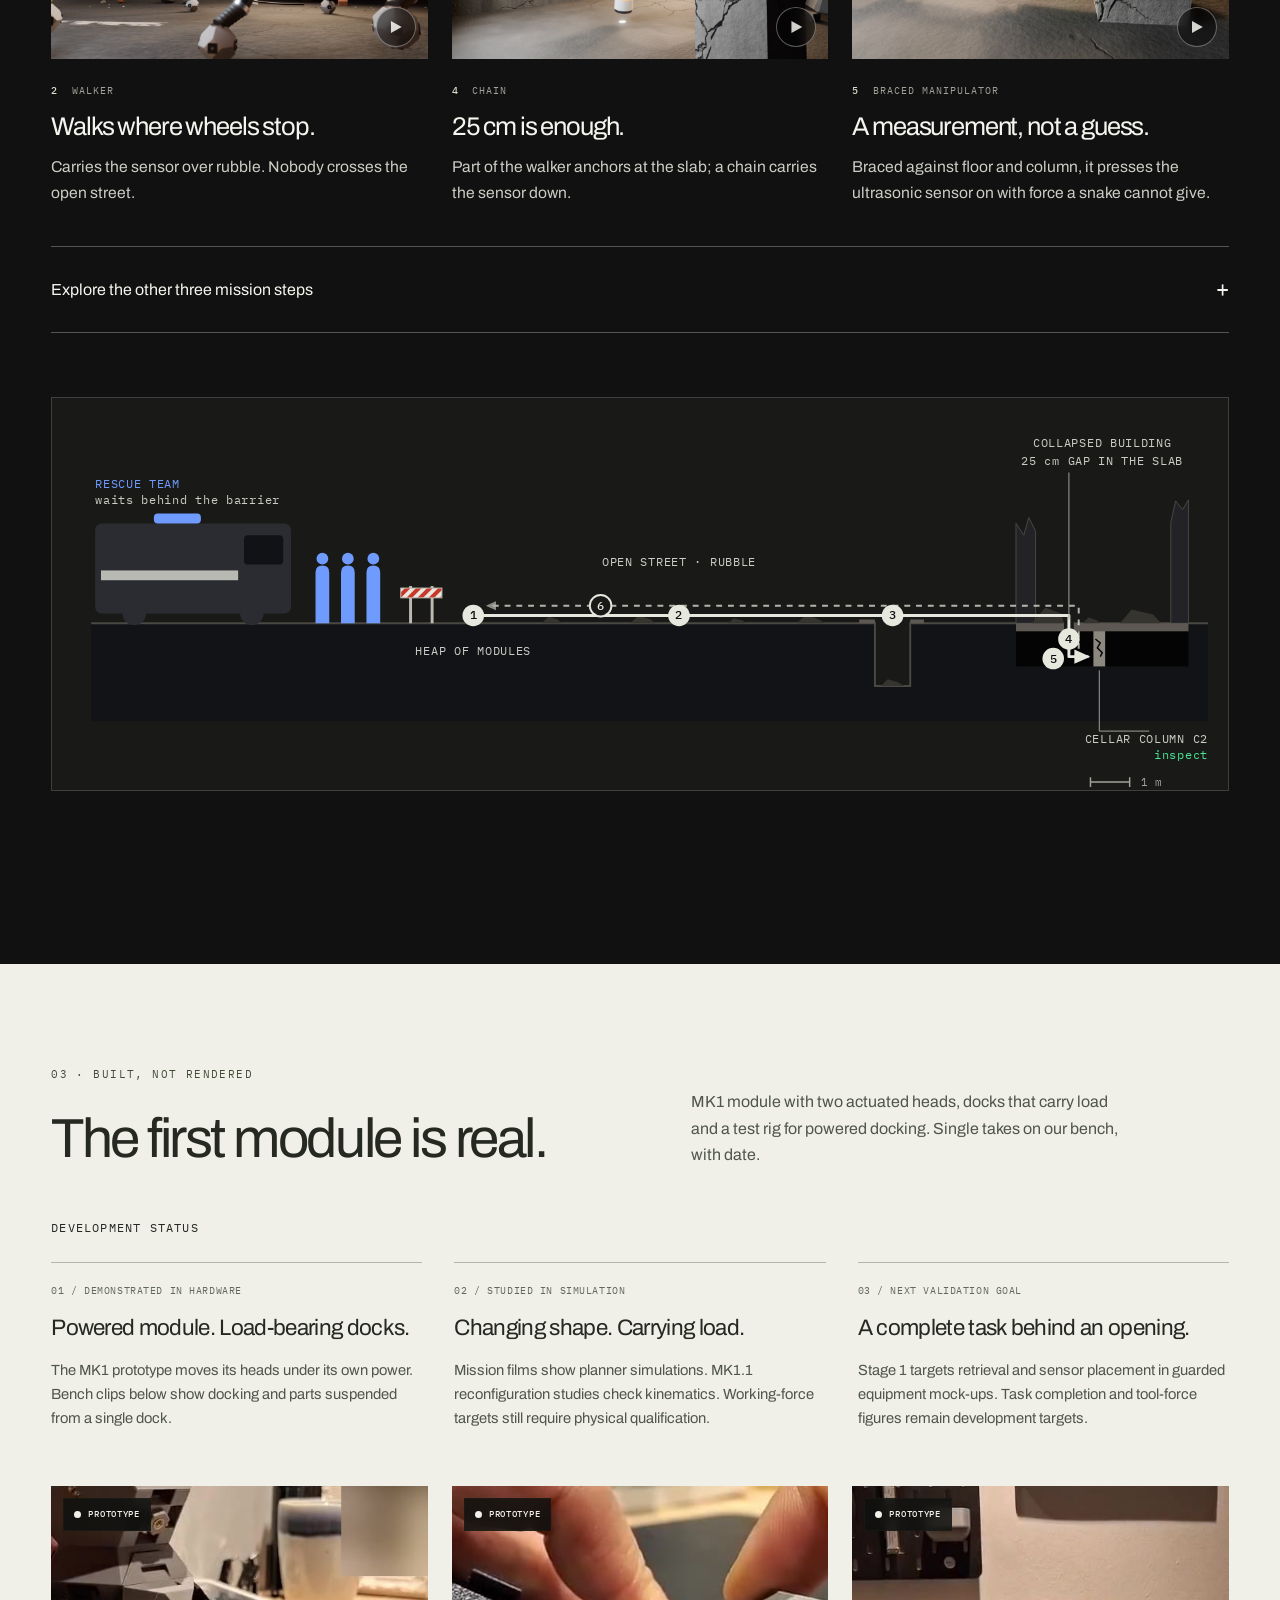
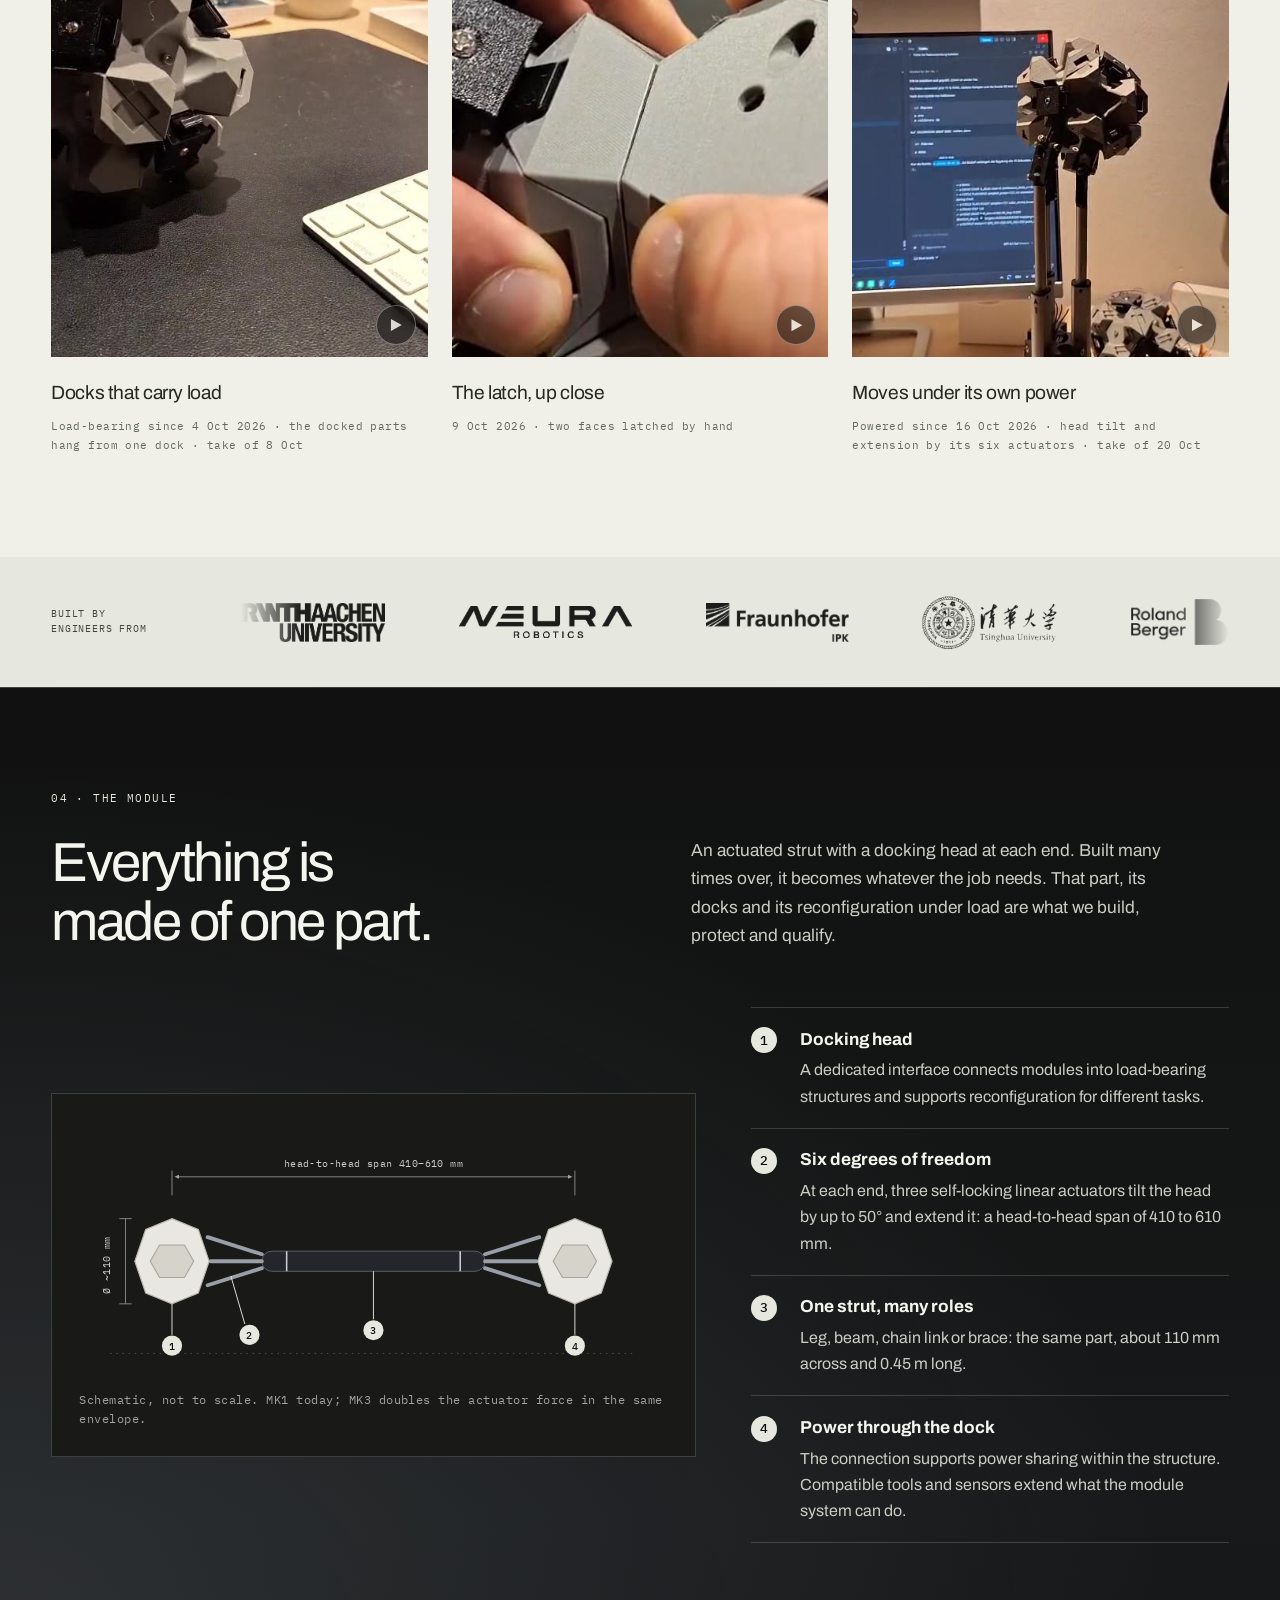
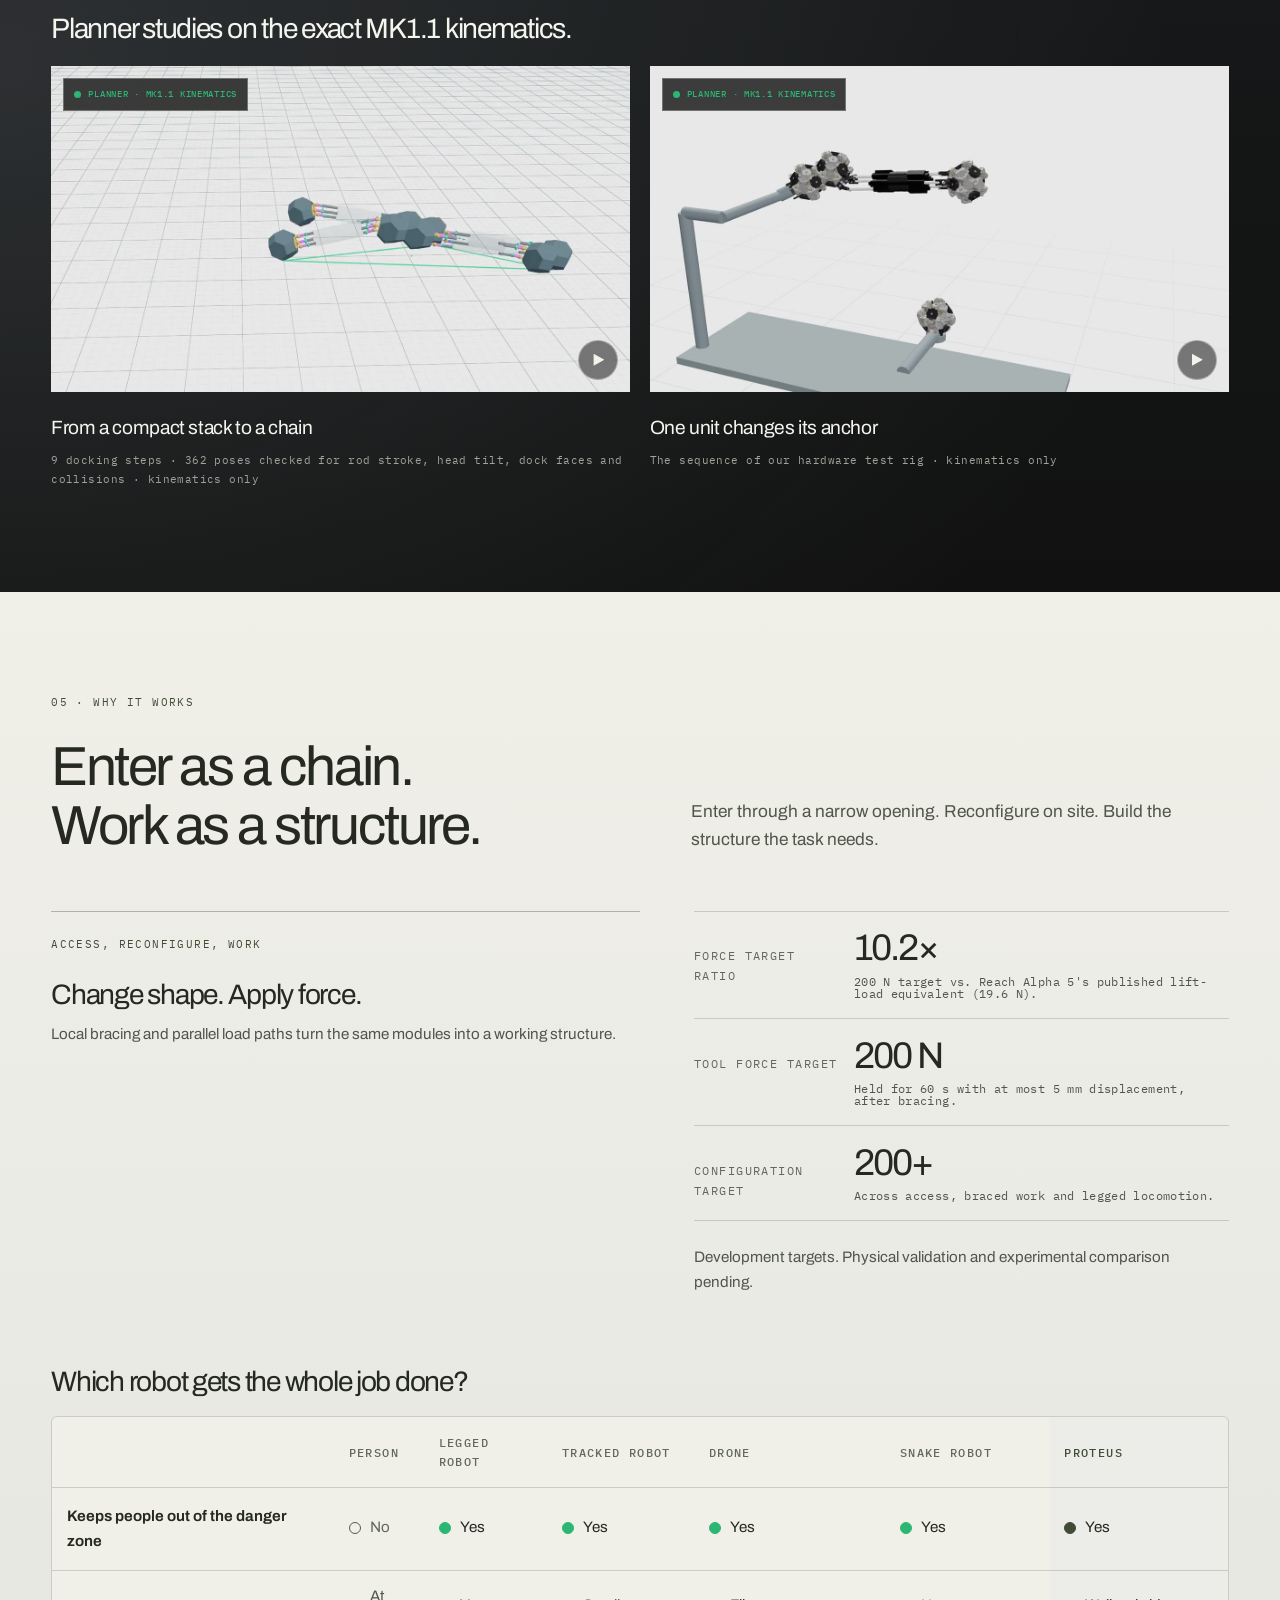
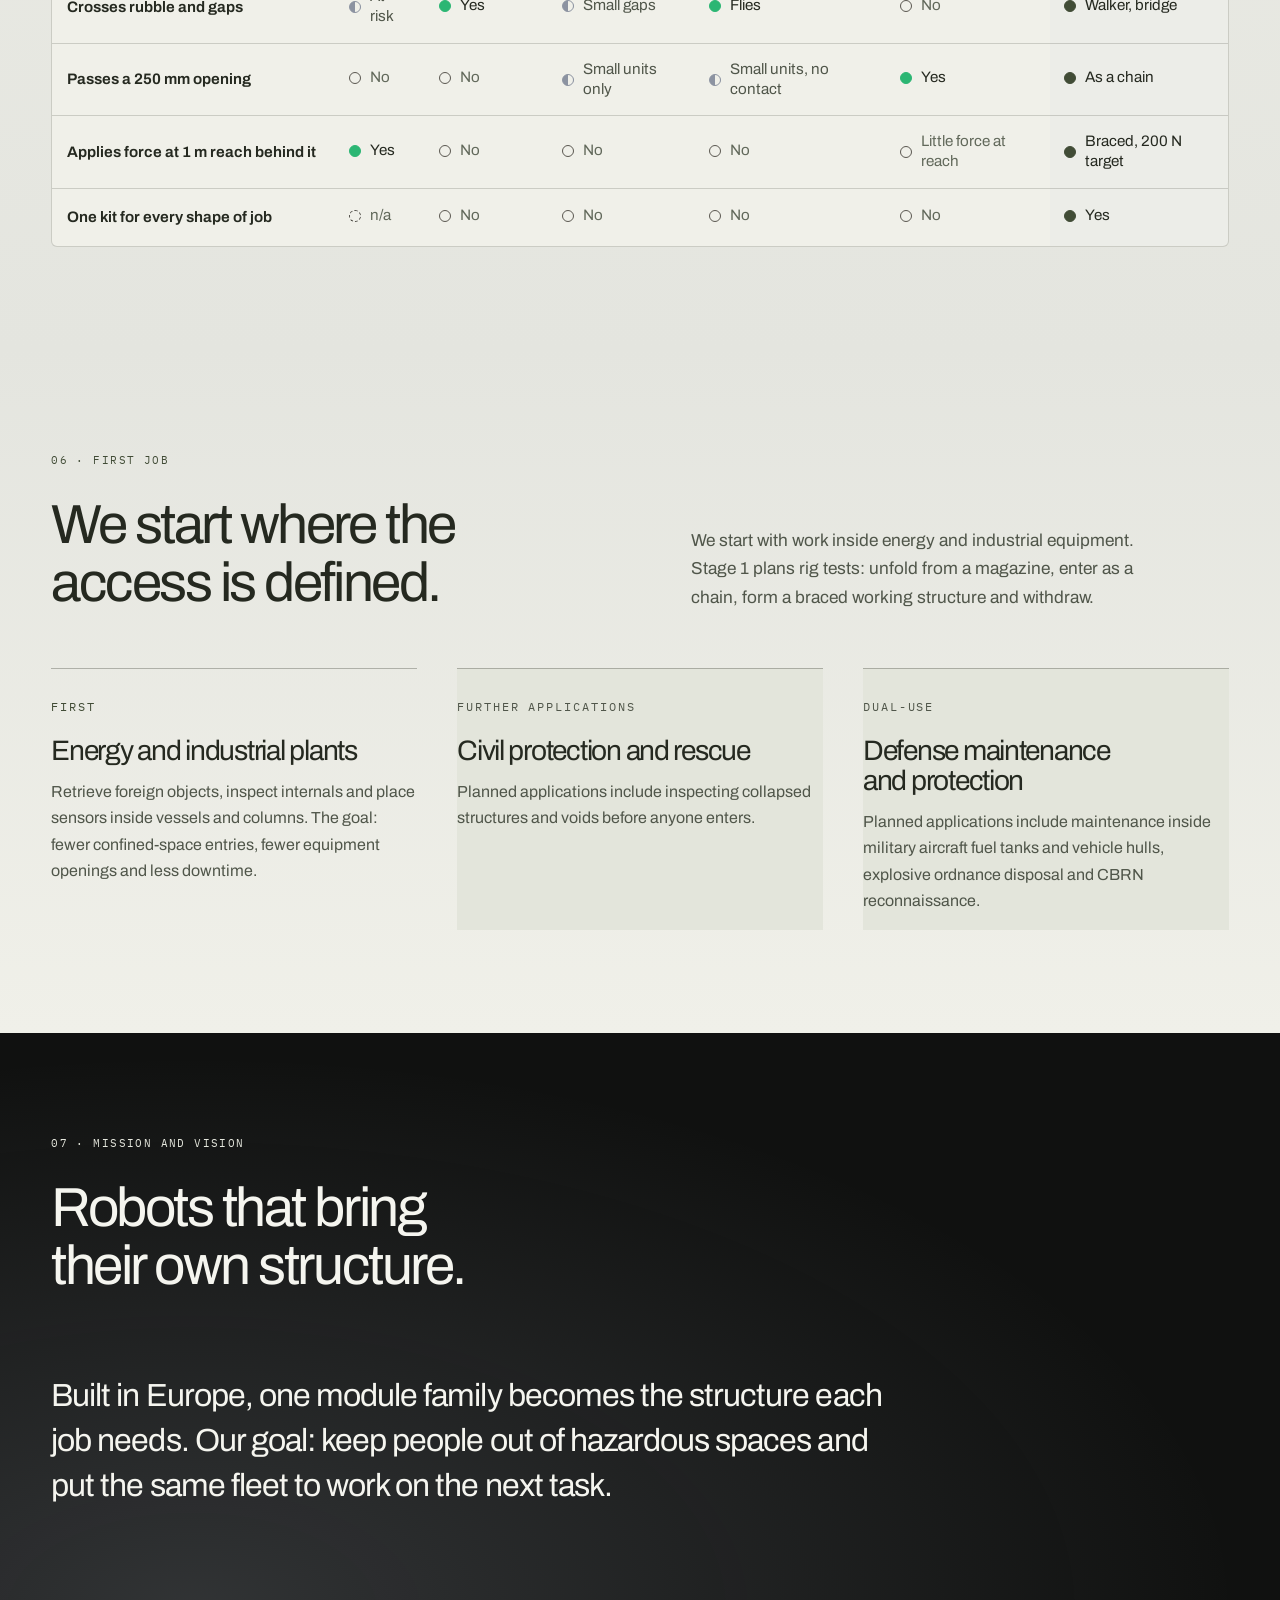
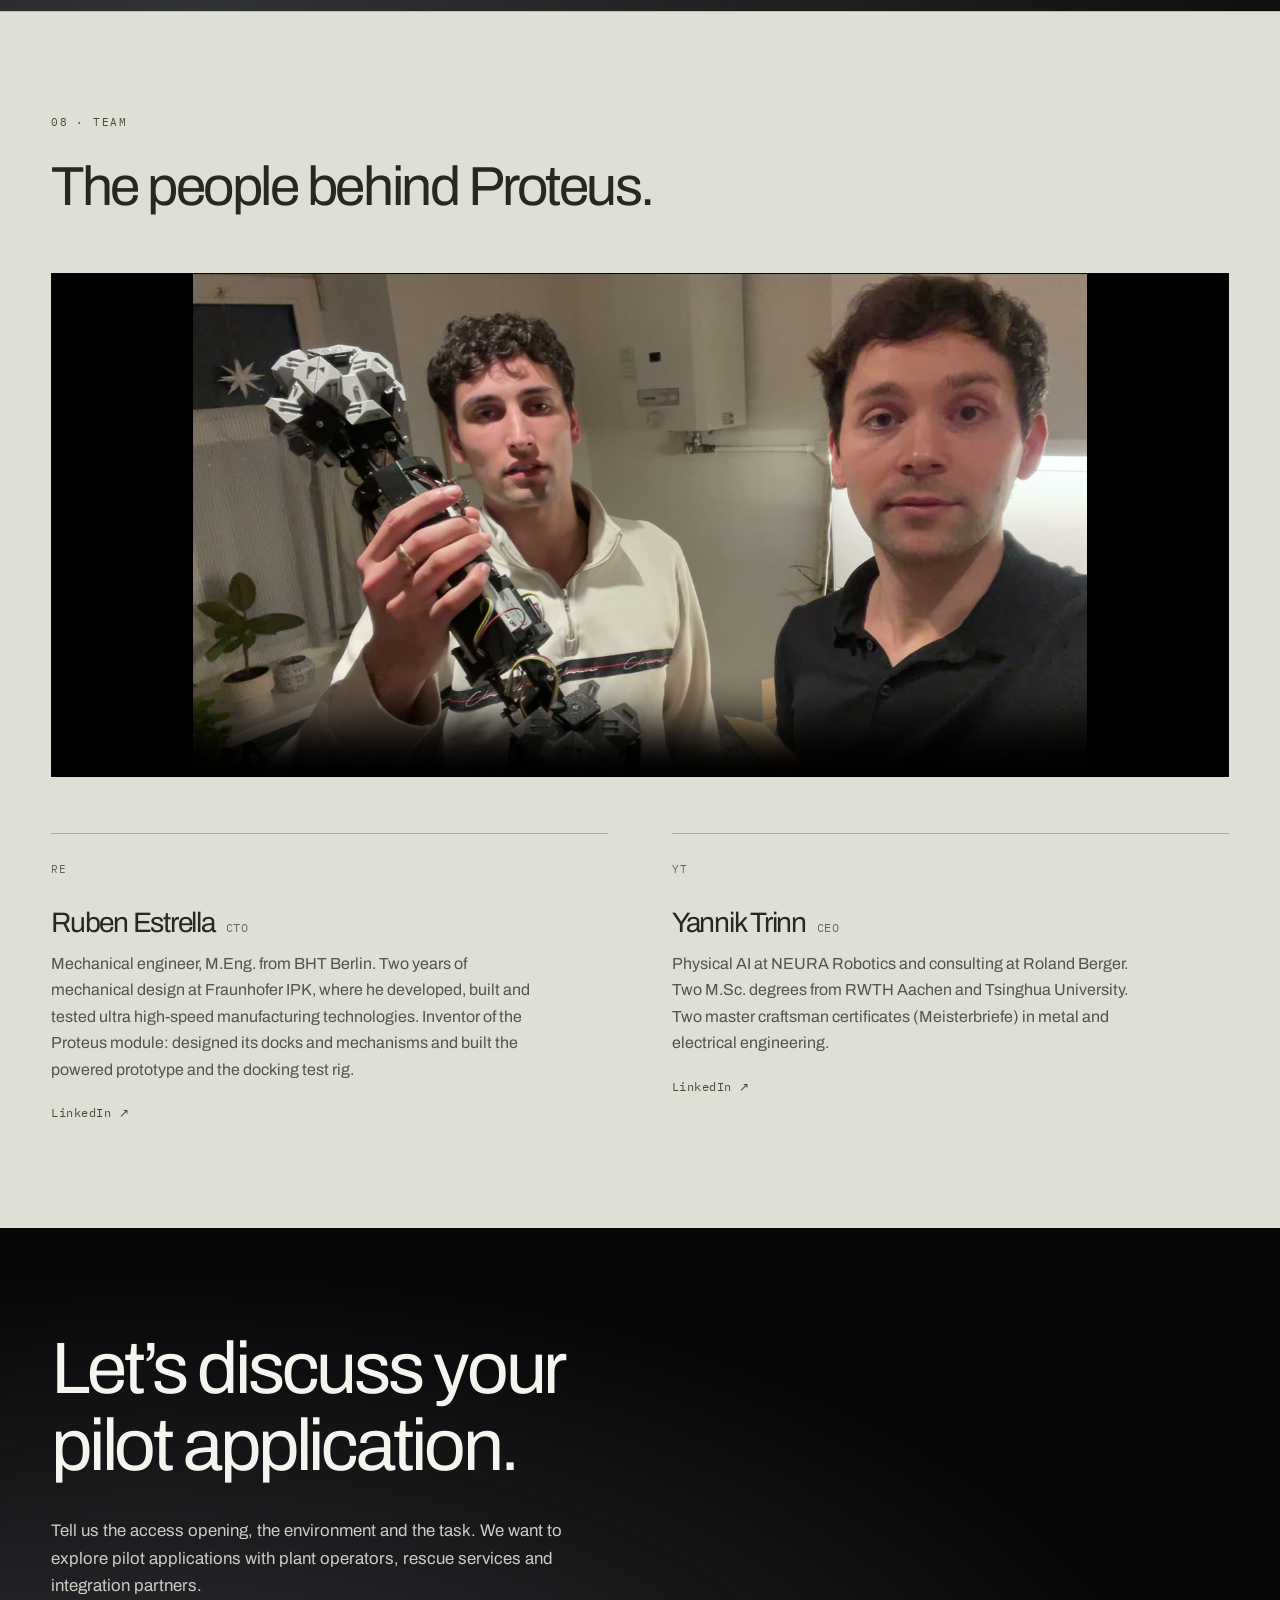
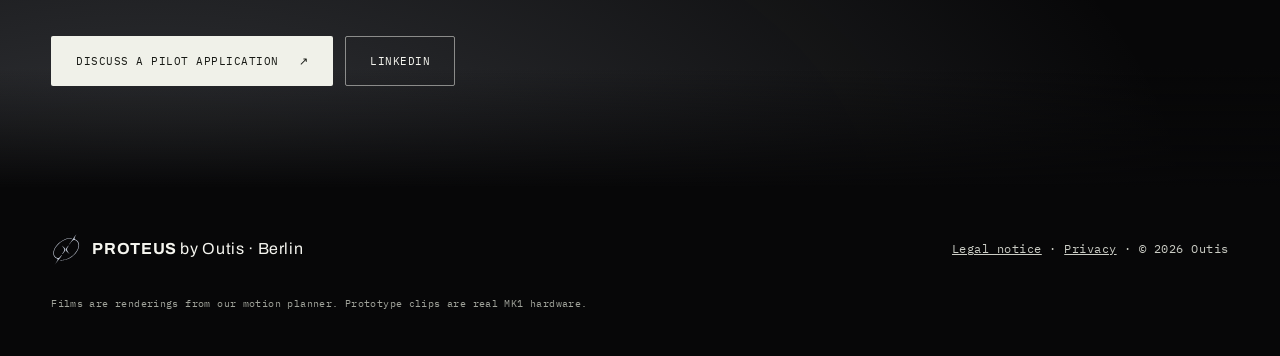
==== commit 06c9ba5d: "Hyphenate high-speed in team biography" ====
--- a/index.html
+++ b/index.html
@@ -542,7 +542,7 @@
     <article class="person" data-reveal>
       <span class="person__avatar" aria-hidden="true">RE</span>
       <h3 class="h3">Ruben Estrella <small class="mono">CTO</small></h3>
-      <p>Mechanical engineer, M.Eng. from BHT Berlin. Two years of mechanical design at Fraunhofer IPK, where he developed, built and tested ultra high speed manufacturing technologies. Inventor of the Proteus module: designed its docks and mechanisms and built the powered prototype and the docking test rig.</p>
+      <p>Mechanical engineer, M.Eng. from BHT Berlin. Two years of mechanical design at Fraunhofer IPK, where he developed, built and tested ultra high-speed manufacturing technologies. Inventor of the Proteus module: designed its docks and mechanisms and built the powered prototype and the docking test rig.</p>
       <a class="link mono" href="https://www.linkedin.com/in/ruben-estrella/" target="_blank" rel="noopener">LinkedIn ↗</a>
     </article>
     <article class="person" data-reveal>
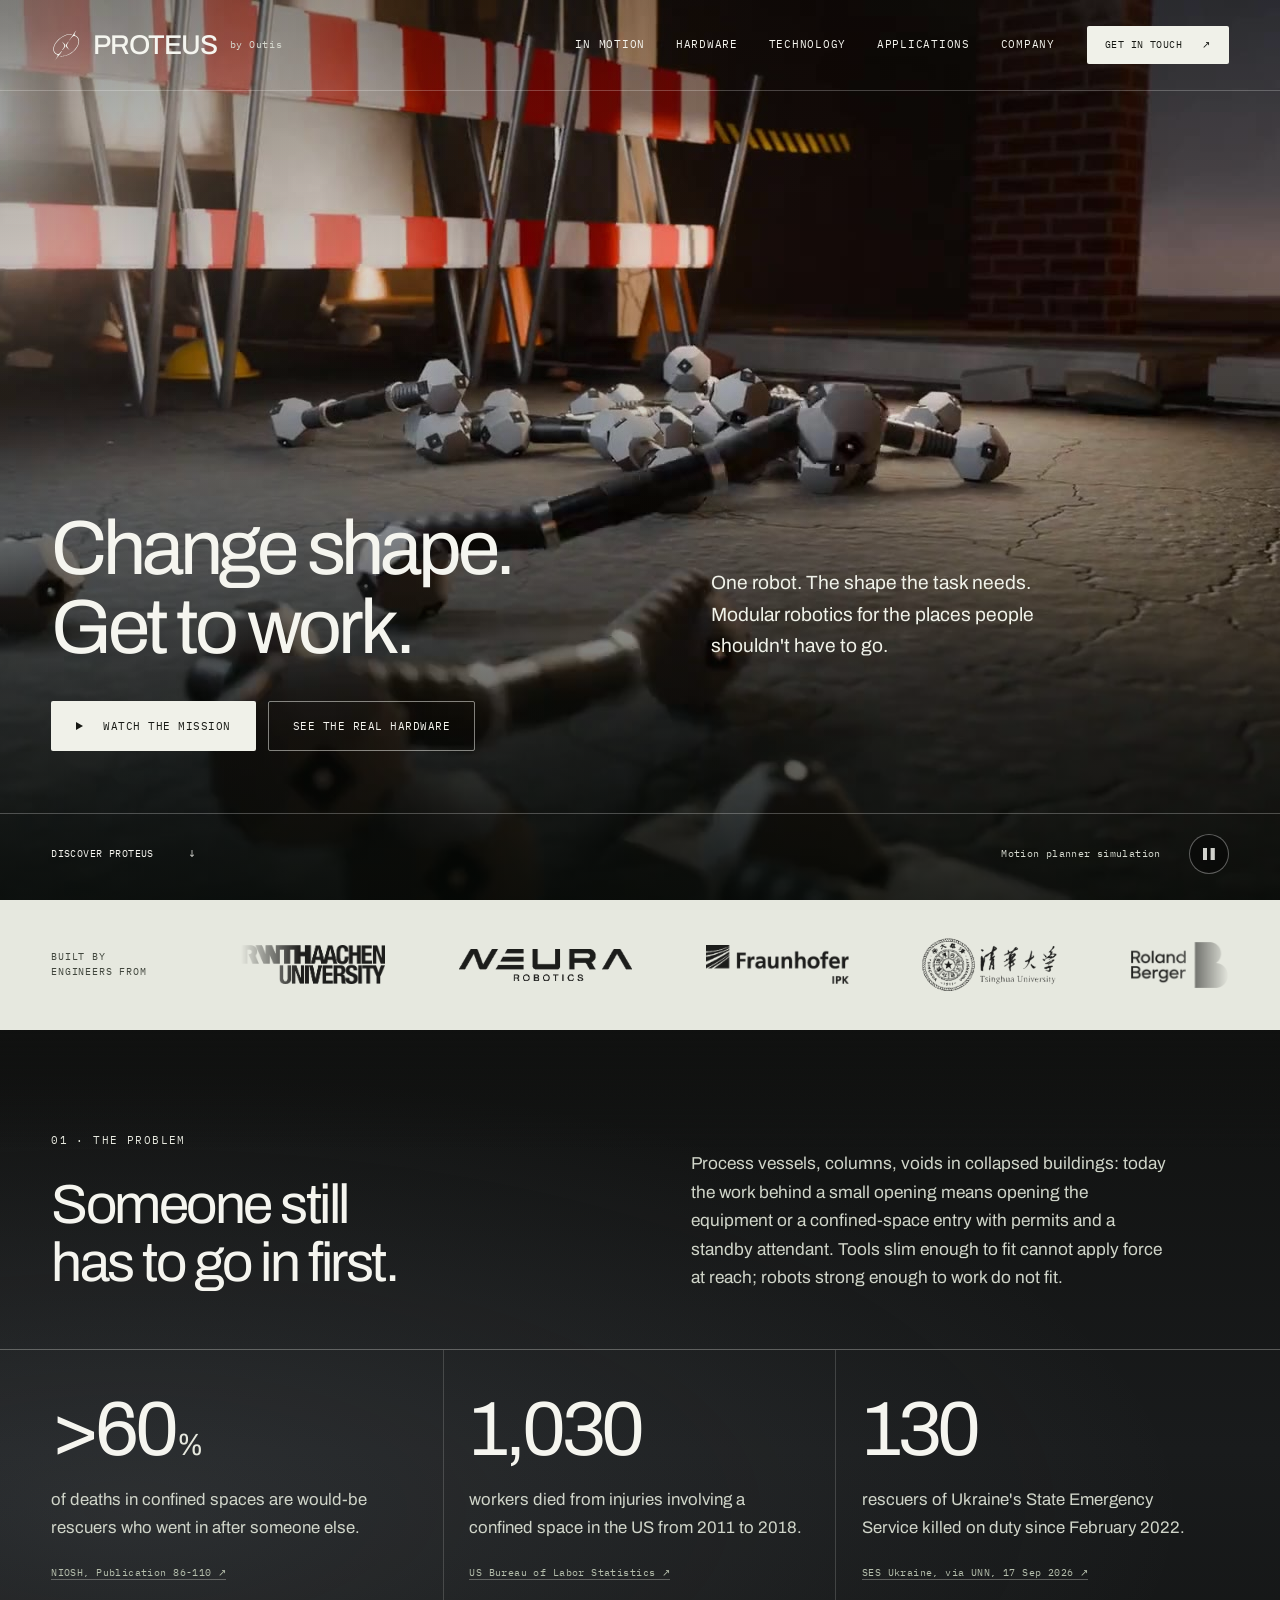
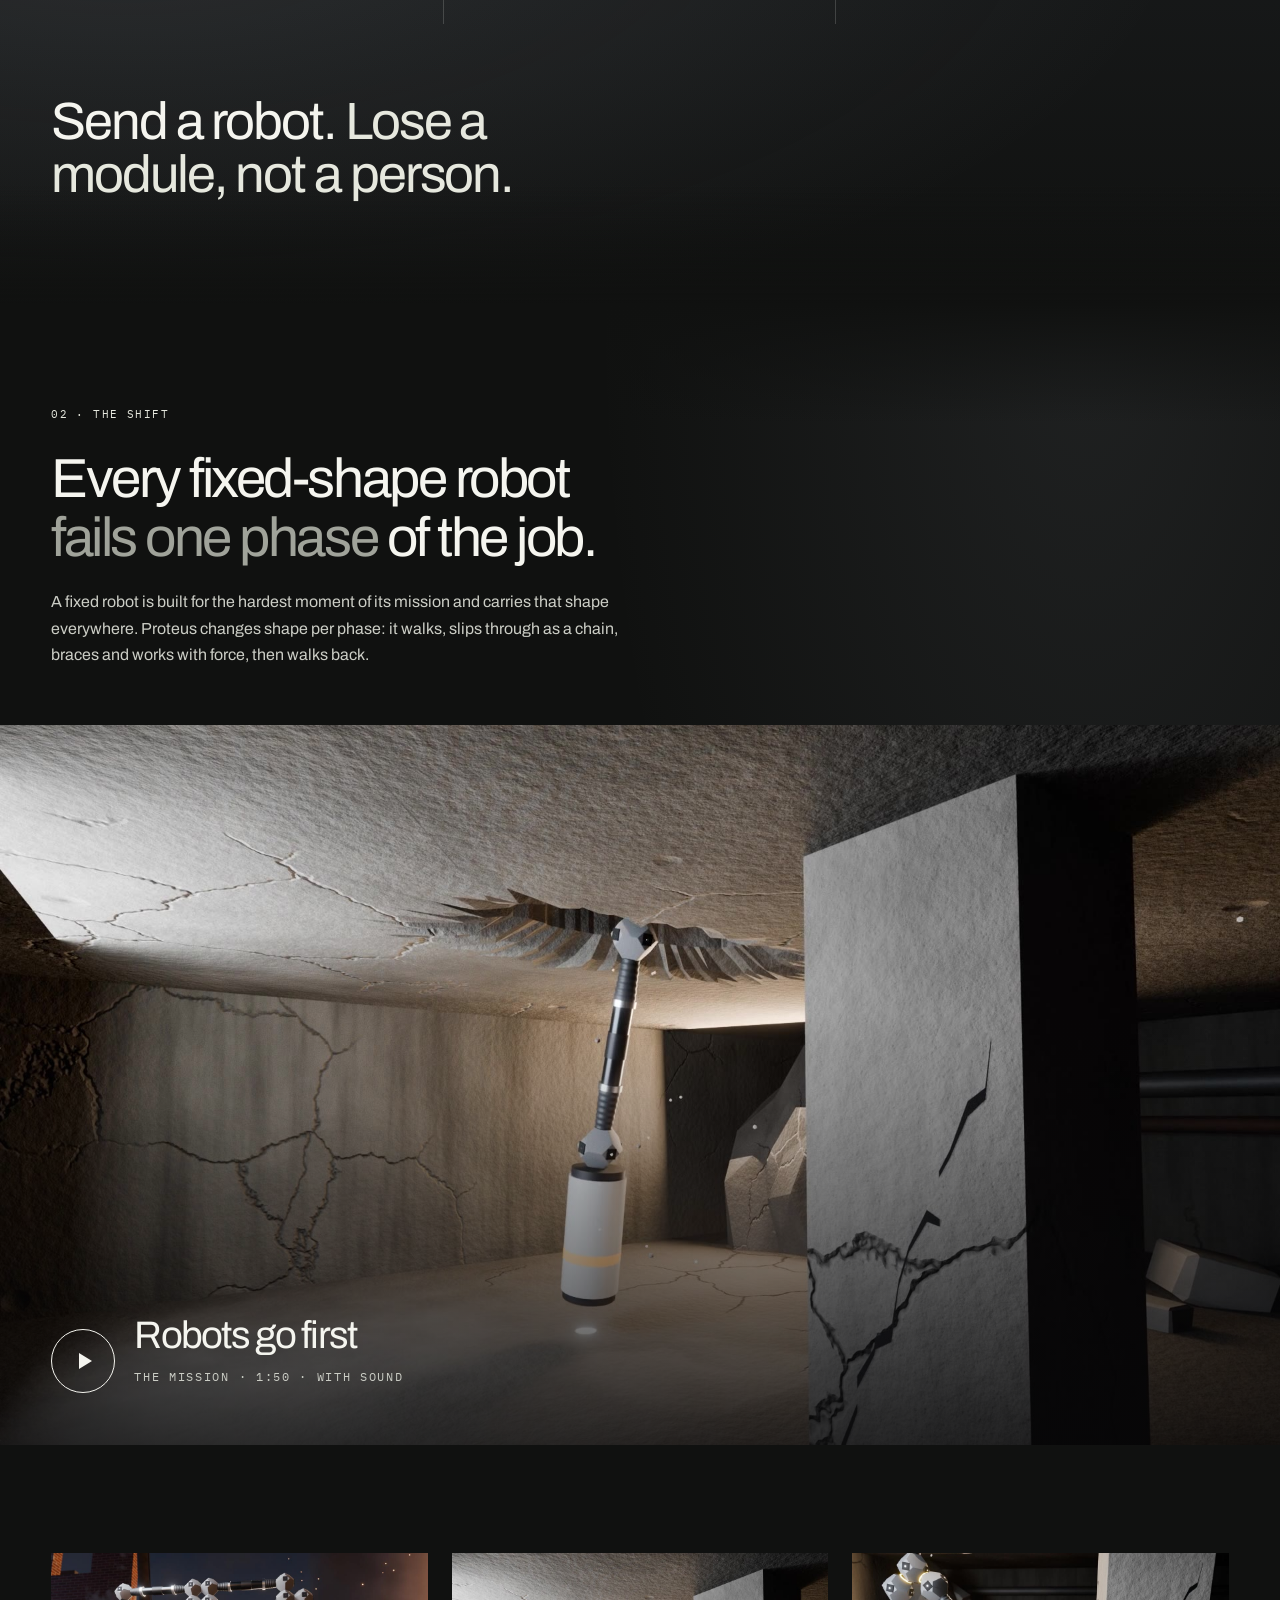
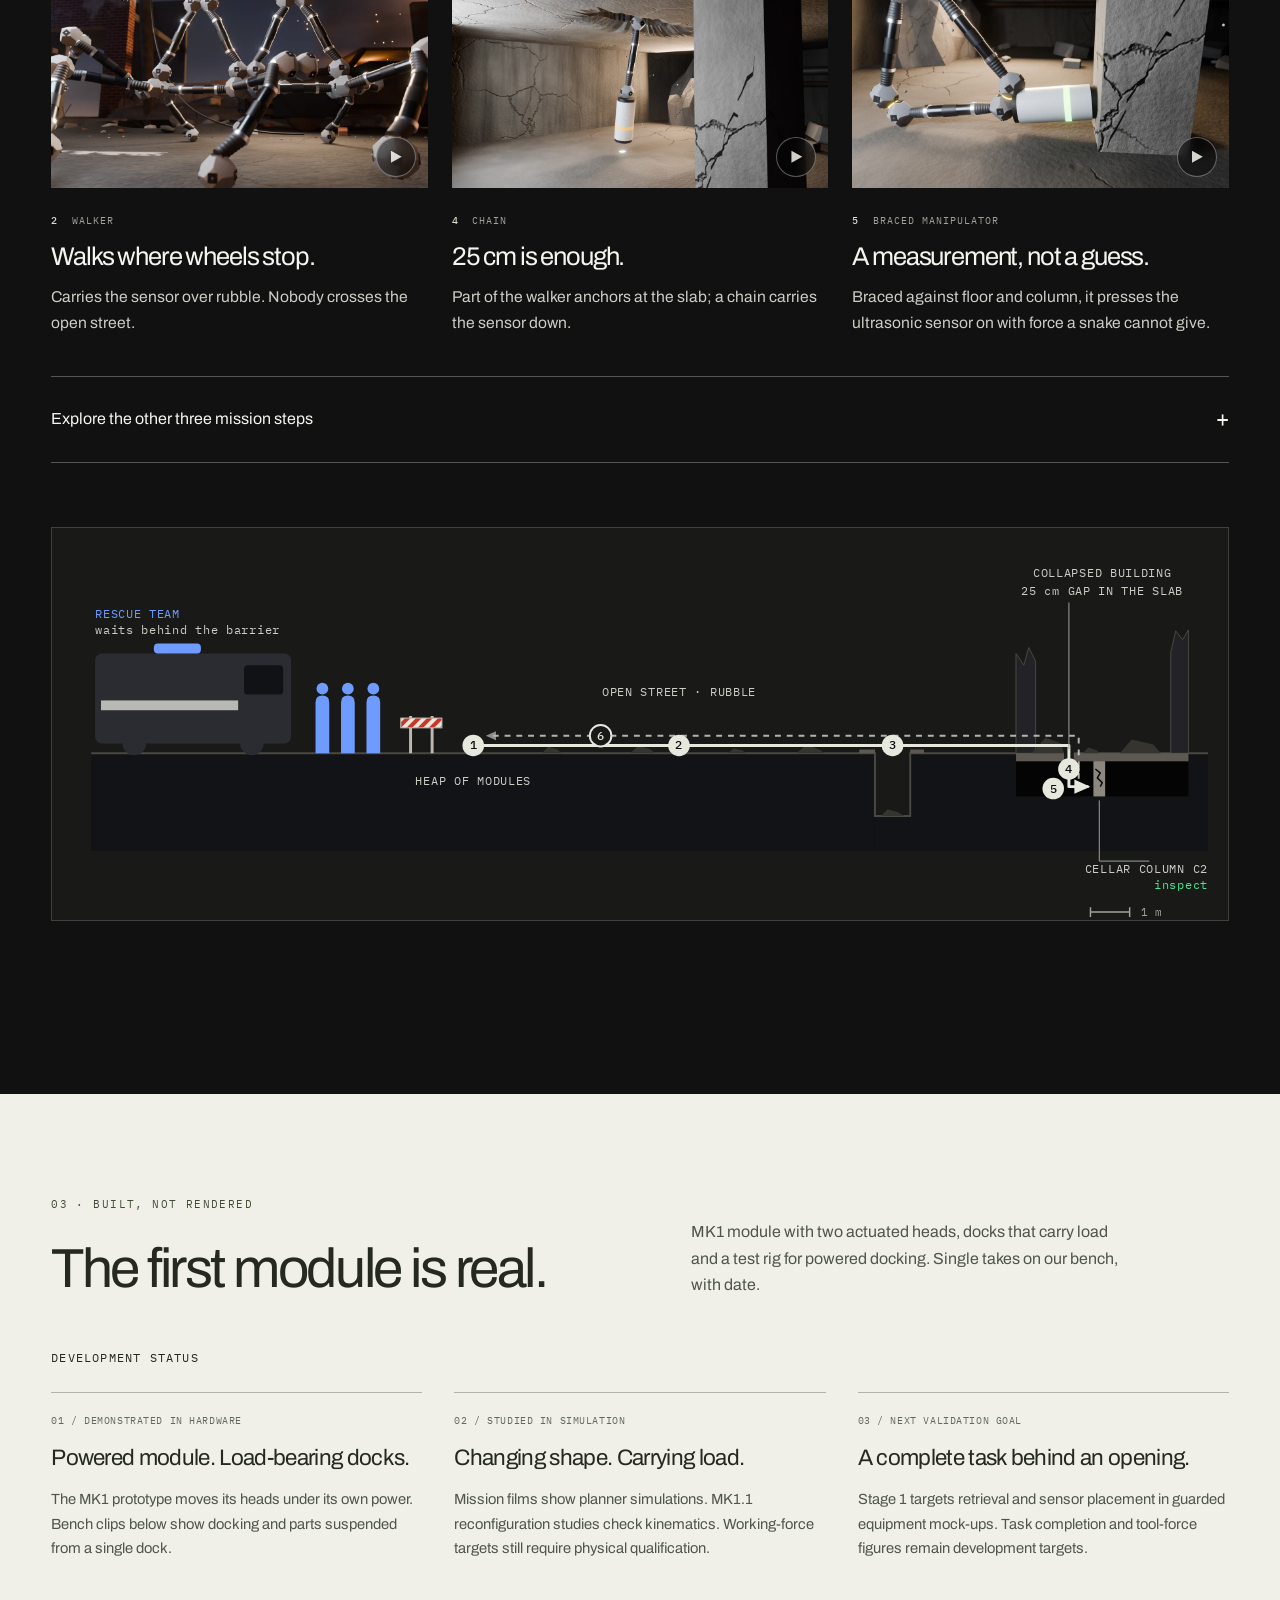
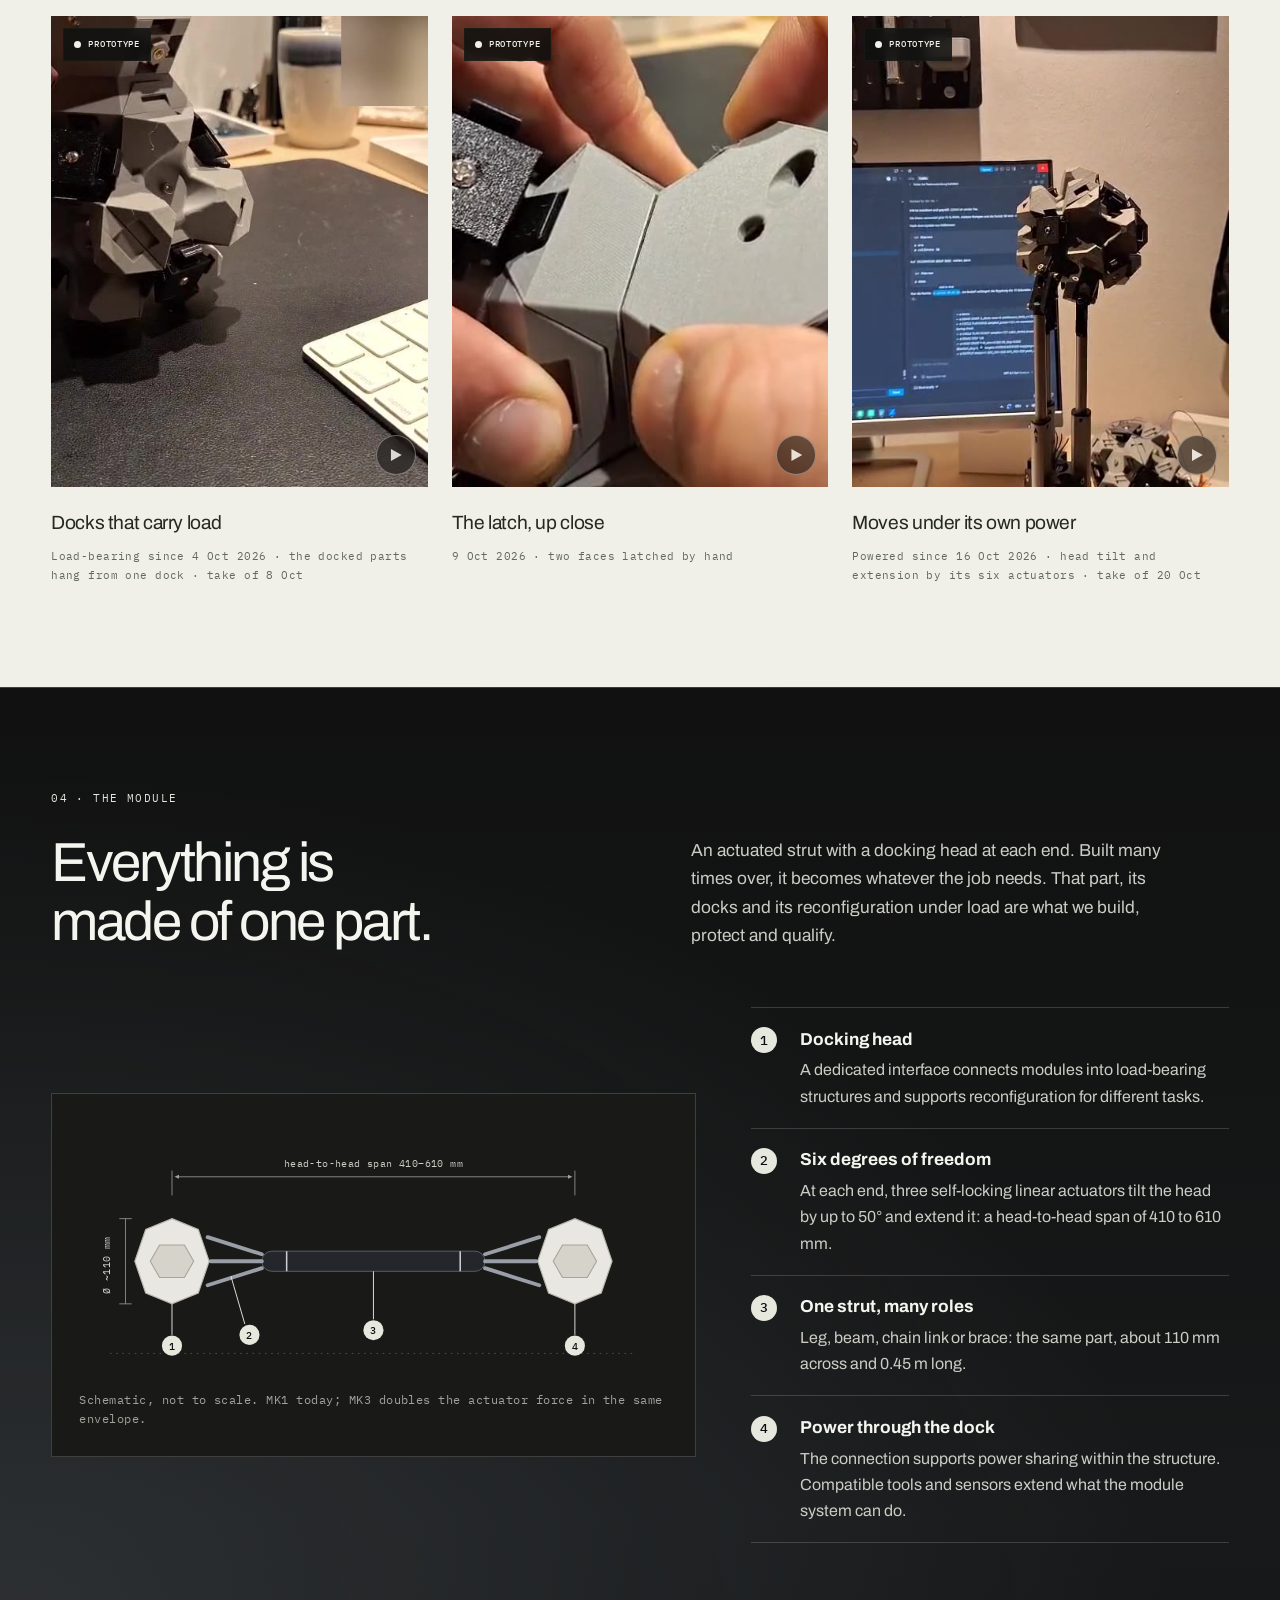
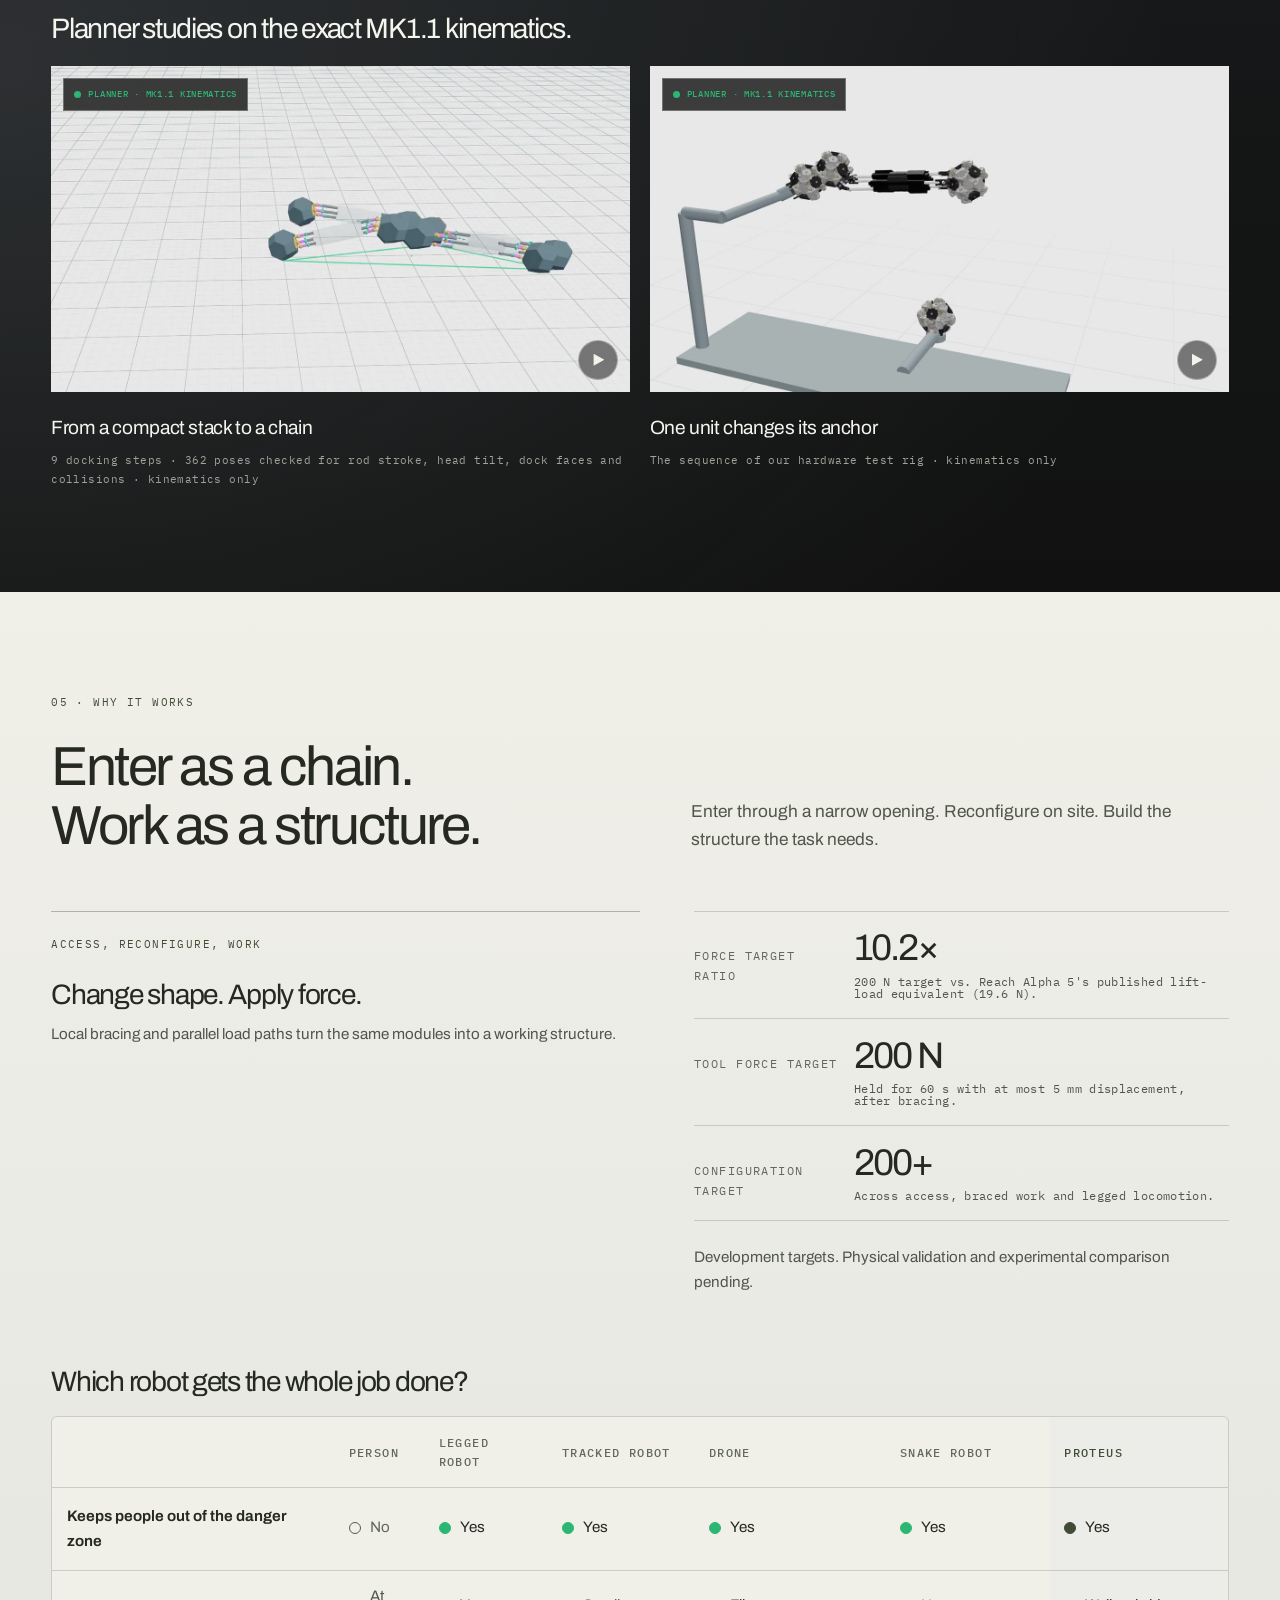
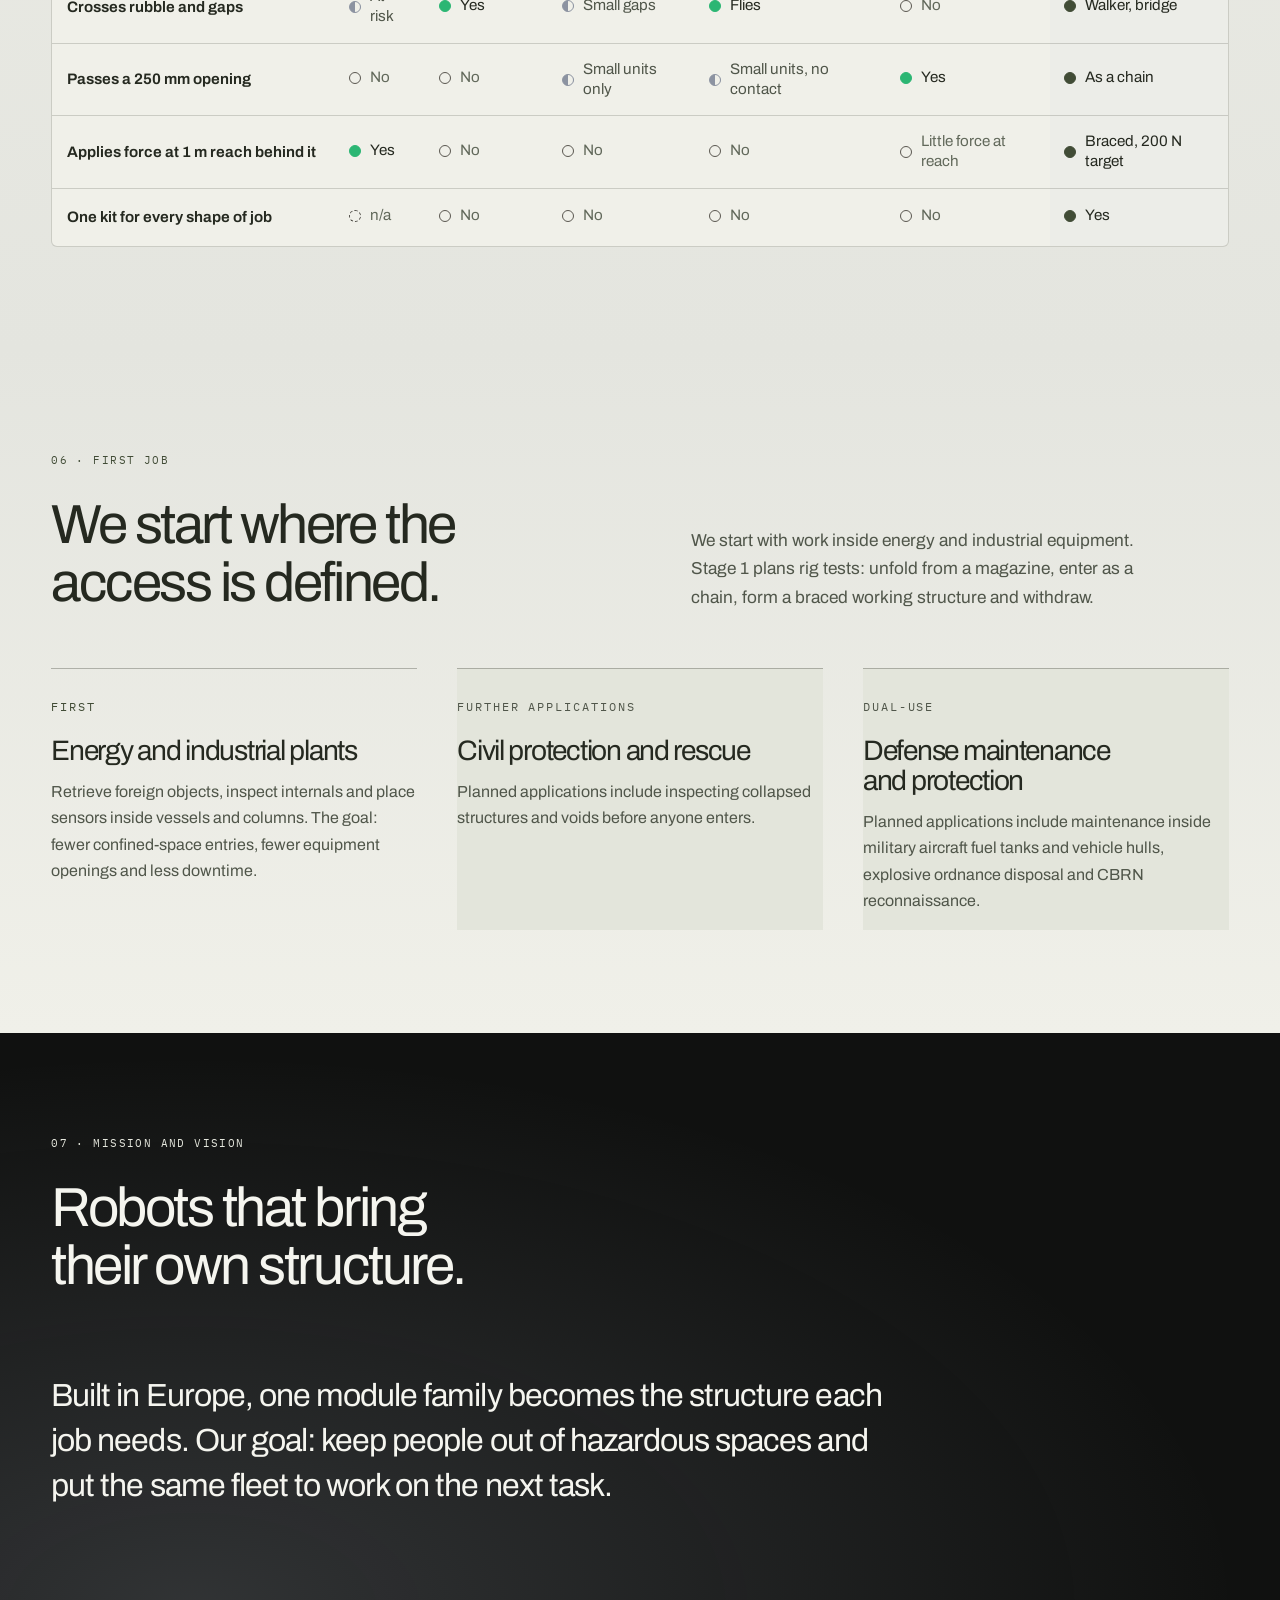
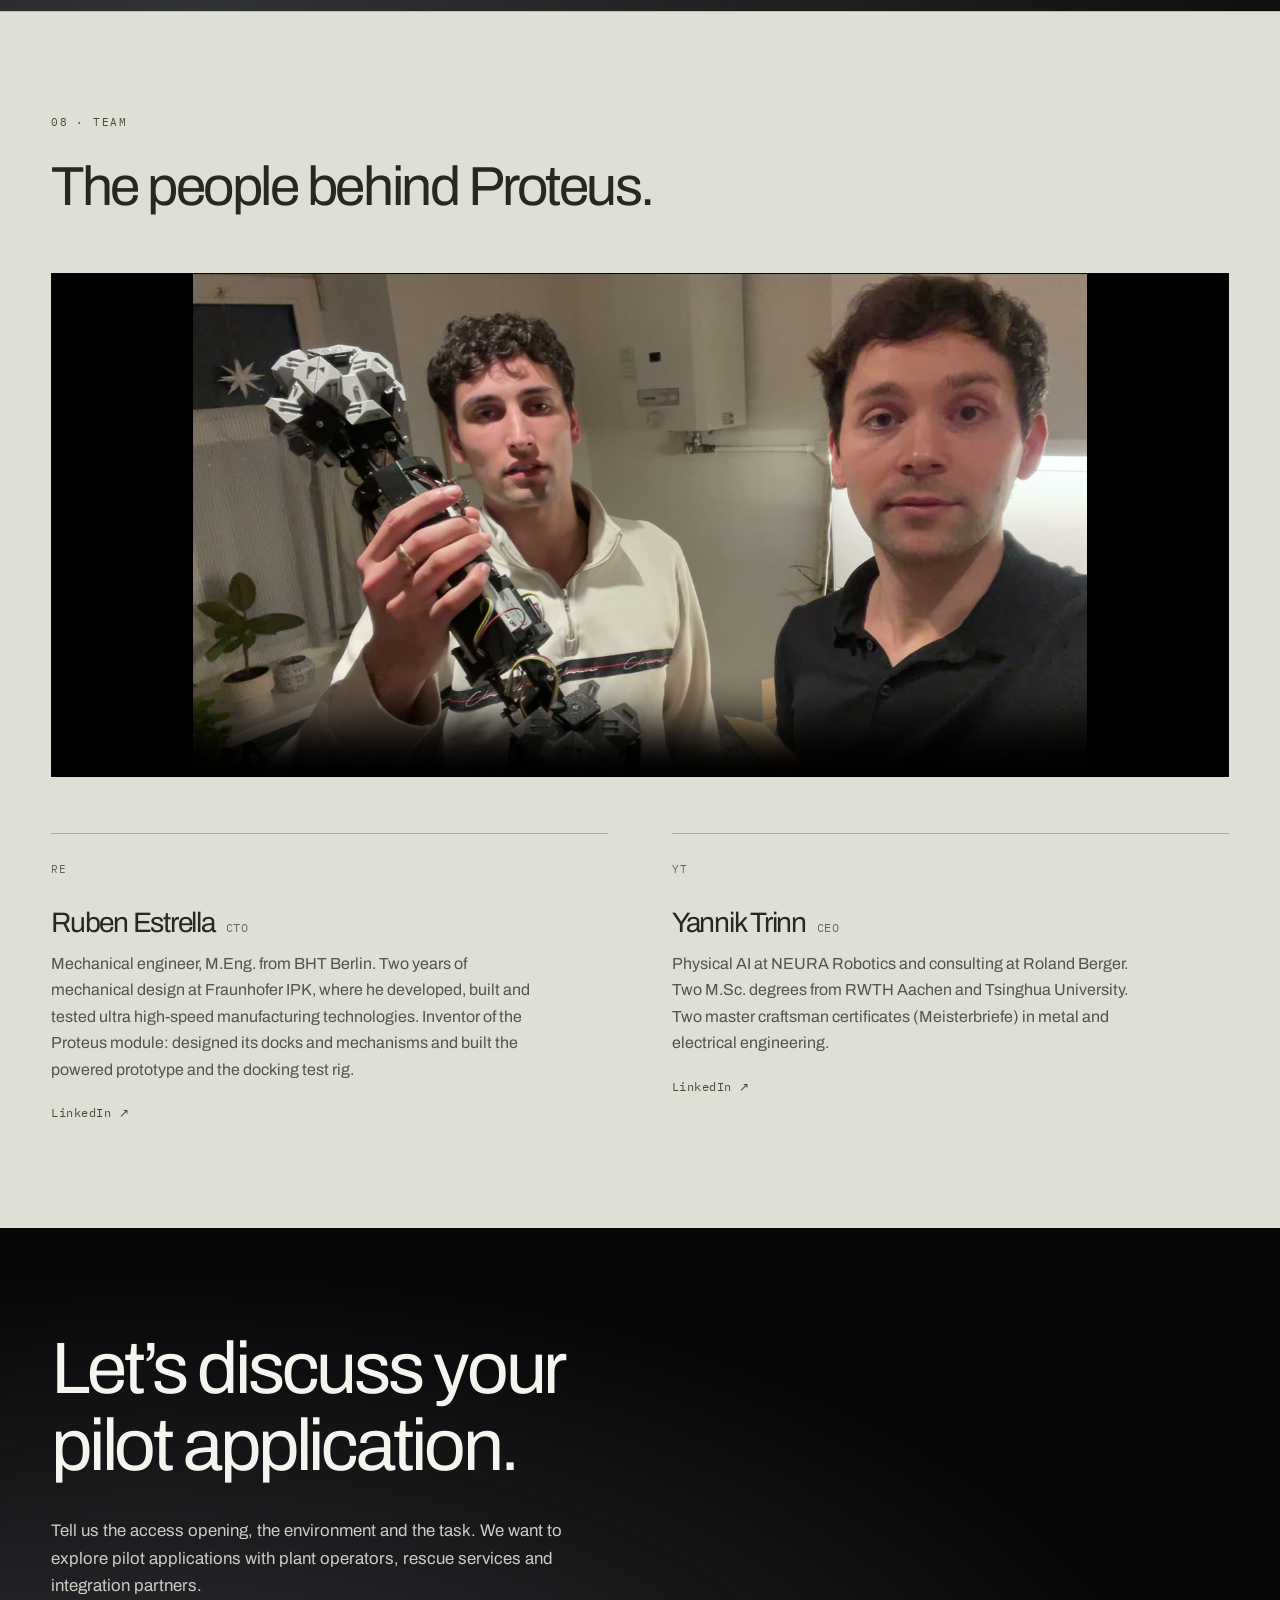
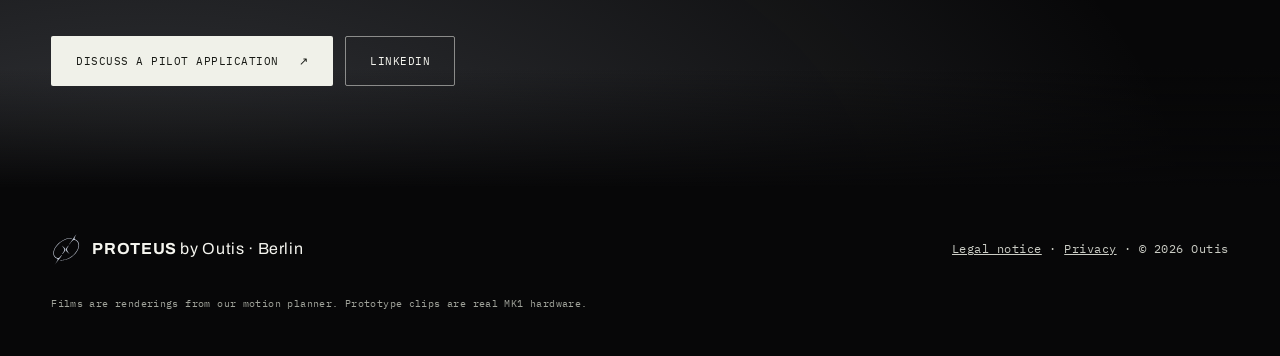
==== commit 95024fa2: "Move engineer background logo band directly below hero" ====
--- a/index.html
+++ b/index.html
@@ -69,244 +69,6 @@
     <a class="hero__discover mono" href="#problem">Discover Proteus <span aria-hidden="true">↓</span></a>
     <span class="hero__evidence mono">Motion planner simulation</span>
     <button class="media-toggle media-toggle--hero" type="button" data-toggle-for="hero" aria-label="Pause background video"><span aria-hidden="true"></span></button>
-  </div>
-</section>
-
-<!-- PROBLEM -->
-<section class="stakes" id="problem" aria-labelledby="stakes-title">
-  <div class="wrap section-head section-head--split" data-reveal>
-    <div>
-      <p class="eyebrow">01 · The problem</p>
-      <h2 id="stakes-title" class="h2">Someone still has to go in first.</h2>
-    </div>
-    <p class="lead">Process vessels, columns, voids in collapsed buildings: today the work behind a small opening means opening the equipment or a confined-space entry with permits and a standby attendant. Tools slim enough to fit cannot apply force at reach; robots strong enough to work do not fit.</p>
-  </div>
-  <div class="wrap stakes__grid">
-    <figure class="stake" data-reveal>
-      <p class="stake__value">&gt;60<span>%</span></p>
-      <figcaption>
-        <p>of deaths in confined spaces are would-be rescuers who went in after someone else.</p>
-        <a class="stake__src mono" href="https://stacks.cdc.gov/view/cdc/209448/cdc_209448_DS1.pdf" target="_blank" rel="noopener">NIOSH, Publication 86-110 ↗</a>
-      </figcaption>
-    </figure>
-    <figure class="stake" data-reveal>
-      <p class="stake__value">1,030</p>
-      <figcaption>
-        <p>workers died from injuries involving a confined space in the US from 2011 to 2018.</p>
-        <a class="stake__src mono" href="https://www.bls.gov/iif/factsheets/fatal-occupational-injuries-confined-spaces-2011-19.htm" target="_blank" rel="noopener">US Bureau of Labor Statistics ↗</a>
-      </figcaption>
-    </figure>
-    <figure class="stake" data-reveal>
-      <p class="stake__value">130</p>
-      <figcaption>
-        <p>rescuers of Ukraine's State Emergency Service killed on duty since February 2022.</p>
-        <a class="stake__src mono" href="https://unn.ua/en/news/on-rescuers-day-the-state-emergency-service-honored-130-colleagues-who-died-during-the-full-scale-war" target="_blank" rel="noopener">SES Ukraine, via UNN, 17 Sep 2026 ↗</a>
-      </figcaption>
-    </figure>
-  </div>
-  <div class="wrap stakes__line" data-reveal>
-    <p class="stakes__punch">Send a robot. <em>Lose a module, not a person.</em></p>
-  </div>
-</section>
-
-<!-- SHIFT -->
-<section class="mission" id="shift" aria-labelledby="shift-title">
-  <span id="mission" aria-hidden="true"></span>
-  <div class="wrap section-head" data-reveal>
-    <p class="eyebrow">02 · The shift</p>
-    <h2 id="shift-title" class="h2 h2--key">Every fixed-shape robot <em>fails one phase</em> of the job.</h2>
-    <p class="lead">A fixed robot is built for the hardest moment of its mission and carries that shape everywhere. Proteus changes shape per phase: it walks, slips through as a chain, braces and works with force, then walks back.</p>
-  </div>
-
-  <div class="wrap film" id="film" data-reveal>
-    <div class="film__frame">
-      <video class="film__video" data-film controls playsinline preload="none" poster="assets/media/v8-film.jpg" aria-label="Film: robot modules check a collapsed building's cellar column before rescuers enter.">
-        <source src="assets/media/v8-film.mp4" type="video/mp4">
-      </video>
-      <button class="film__play" type="button" data-film-play aria-label="Play the film with sound">
-        <span class="film__icon" aria-hidden="true"></span>
-        <span class="film__label"><strong>Robots go first</strong><span class="mono">The mission · 1:50 · with sound</span></span>
-      </button>
-    </div>
-  </div>
-
-  <div class="wrap phases phases--key">
-    <article class="phase" data-reveal>
-      <div class="phase__media"><video muted loop playsinline preload="none" poster="assets/media/v8-02-rubble.jpg" data-src="assets/media/v8-02-rubble.mp4" aria-label="Simulation: the walker carries the sensor over rubble."></video><button class="media-toggle" type="button" aria-label="Play or pause"><span aria-hidden="true"></span></button></div>
-      <p class="phase__tag mono"><span>2</span>Walker</p>
-      <h3 class="phase__title">Walks where wheels stop.</h3>
-      <p>Carries the sensor over rubble. Nobody crosses the open street.</p>
-    </article>
-    <article class="phase" data-reveal>
-      <div class="phase__media"><video muted loop playsinline preload="none" poster="assets/media/v8-04-gap.jpg" data-src="assets/media/v8-04-gap.mp4" aria-label="Simulation: a chain of modules lowers the sensor through a narrow gap into the cellar."></video><button class="media-toggle" type="button" aria-label="Play or pause"><span aria-hidden="true"></span></button></div>
-      <p class="phase__tag mono"><span>4</span>Chain</p>
-      <h3 class="phase__title">25 cm is enough.</h3>
-      <p>Part of the walker anchors at the slab; a chain carries the sensor down.</p>
-    </article>
-    <article class="phase" data-reveal>
-      <div class="phase__media"><video muted loop playsinline preload="none" poster="assets/media/v8-05-column.jpg" data-src="assets/media/v8-05-column.mp4" aria-label="Simulation: the chain braces into a triangle and presses the sensor onto a cracked column."></video><button class="media-toggle" type="button" aria-label="Play or pause"><span aria-hidden="true"></span></button></div>
-      <p class="phase__tag mono"><span>5</span>Braced manipulator</p>
-      <h3 class="phase__title">A measurement, not a guess.</h3>
-      <p>Braced against floor and column, it presses the ultrasonic sensor on with force a snake cannot give.</p>
-    </article>
-  </div>
-  <div class="wrap">
-    <details class="disclosure mission__more">
-      <summary>Explore the other three mission steps</summary>
-      <div class="disclosure__body phases phases--extra">
-    <article class="phase" data-reveal>
-      <div class="phase__media"><video muted loop playsinline preload="none" poster="assets/media/v8-01-dropoff.jpg" data-src="assets/media/v8-01-dropoff.mp4" aria-label="Simulation: a heap of modules assembles into a walker at the barrier."></video><button class="media-toggle" type="button" aria-label="Play or pause"><span aria-hidden="true"></span></button></div>
-      <p class="phase__tag mono"><span>1</span>Self-assembly</p>
-      <h3 class="phase__title">A crate, not a crew.</h3>
-      <p>The modules arrive as a heap at the barrier, dock and stand up as a walker.</p>
-    </article>
-    <article class="phase" data-reveal>
-      <div class="phase__media"><video muted loop playsinline preload="none" poster="assets/media/v8-03-ravine.jpg" data-src="assets/media/v8-03-ravine.mp4" aria-label="Simulation: the walker becomes a bridge over a ravine."></video><button class="media-toggle" type="button" aria-label="Play or pause"><span aria-hidden="true"></span></button></div>
-      <p class="phase__tag mono"><span>3</span>Bridge</p>
-      <h3 class="phase__title">Brings its own bridge.</h3>
-      <p>Computed statics: 30 modules over a 1.0 m gap, 92–96 N peak rod force while a 1 kg case crosses.</p>
-    </article>
-    <article class="phase" data-reveal>
-      <div class="phase__media"><video muted loop playsinline preload="none" poster="assets/media/v8-06-return.jpg" data-src="assets/media/v8-06-return.mp4" aria-label="Simulation: the modules withdraw and walk back."></video><button class="media-toggle" type="button" aria-label="Play or pause"><span aria-hidden="true"></span></button></div>
-      <p class="phase__tag mono"><span>6</span>Walker again</p>
-      <h3 class="phase__title">The team goes in knowing.</h3>
-      <p>Back through the gap, re-form, walk out. Next job, next shape.</p>
-    </article>
-      </div>
-    </details>
-  </div>
-
-  <figure class="wrap profile" id="profile" data-reveal>
-    <div class="profile__scroll" role="region" aria-label="Mission profile" tabindex="0">
-      <svg viewBox="0 0 1200 400" role="img" aria-labelledby="mp-title mp-desc" class="profile__svg">
-        <title id="mp-title">Mission profile, side section to scale</title>
-        <desc id="mp-desc">The rescue team waits behind the barrier at the left. The robot modules start as a heap in front of the barrier, cross the open street over rubble, bridge a 0.9 m wide, 1.6 m deep ravine whose footbridge is gone, enter the cellar of a collapsed building through a 25 cm gap in the slab, check column C2 and come back.</desc>
-        <defs>
-          <pattern id="mp-hatch" width="8" height="8" patternUnits="userSpaceOnUse" patternTransform="rotate(45)"><rect width="4" height="8" class="mp-hatch"/></pattern>
-          <marker id="mp-arrow" viewBox="0 0 10 10" refX="8" refY="5" markerWidth="6" markerHeight="6" orient="auto-start-reverse"><path d="M0 1 9 5 0 9z" class="mp-arrowhead"/></marker>
-          <marker id="mp-arrow-ret" viewBox="0 0 10 10" refX="8" refY="5" markerWidth="6" markerHeight="6" orient="auto-start-reverse"><path d="M0 1 9 5 0 9z" class="mp-arrowhead-ret"/></marker>
-        </defs>
-        <!-- 40 px per metre in both axes; ground at y = 230; x = 80 + (world x + 19) * 40 -->
-        <g class="mp-earth">
-          <path d="M40 230H840V330H40Z"/>
-          <path d="M840 294H876V330H840Z"/>
-          <path d="M876 230H984V330H876Z"/>
-          <path d="M984 274H1160V330H984Z"/>
-          <path d="M1160 230H1180V330H1160Z"/>
-        </g>
-        <path class="mp-cellar" d="M984 238H1160V274H984Z"/>
-        <path class="mp-surface" d="M40 230H840V294H876V230H1033M1043 230H1180"/>
-        <!-- collapsed building -->
-        <path class="mp-wall" d="M984 230V128l8 12 5-18 7 14V230Z"/>
-        <path class="mp-wall" d="M1160 230V104l-6 10-7-9-5 22V230Z"/>
-        <path class="mp-slab" d="M984 230H1033V238H984Z M1043 230H1160V238H1043Z"/>
-        <path class="mp-debris" d="M1000 230l14-16 16 6 3 10Z M1090 230l12-14 22 5 8 9Z M1052 230l6-6 9 3 2 3Z"/>
-        <rect class="mp-column" x="1063" y="238" width="12" height="36"/>
-        <path class="mp-crack" d="M1065 246l5 4-3 5 5 5-2 4"/>
-        <!-- ravine with the broken footbridge -->
-        <path class="mp-slab" d="M824 226h16v4h-16Z M876 226h14v4h-14Z"/>
-        <path class="mp-debris" d="M846 294l7-7 10 3 7 4Z"/>
-        <!-- rubble on the street -->
-        <path class="mp-debris" d="M500 230l7-7 9 3 4 4Z M590 230l9-8 12 4 5 4Z M690 230l6-5 9 2 3 3Z M760 230l10-9 13 5 6 4Z"/>
-        <!-- staging: truck, people kept out, barrier -->
-        <g class="mp-truck">
-          <rect x="44" y="128" width="200" height="92" rx="7"/>
-          <rect x="196" y="140" width="40" height="30" rx="4" class="mp-window"/>
-          <rect x="50" y="176" width="140" height="10" class="mp-stripe"/>
-          <circle cx="84" cy="220" r="12"/><circle cx="204" cy="220" r="12"/>
-          <rect x="104" y="118" width="48" height="10" rx="4" class="mp-light"/>
-        </g>
-        <g class="mp-people" aria-hidden="true">
-          <circle cx="276" cy="164" r="6"/><path d="M269 230v-52q0-7 7-7t7 7v52z"/>
-          <circle cx="302" cy="164" r="6"/><path d="M295 230v-52q0-7 7-7t7 7v52z"/>
-          <circle cx="328" cy="164" r="6"/><path d="M321 230v-52q0-7 7-7t7 7v52z"/>
-        </g>
-        <g class="mp-barrier"><path d="M366 230V192M388 230V192"/><rect x="356" y="194" width="42" height="10" class="mp-rail-base"/><rect x="356" y="194" width="42" height="10" fill="url(#mp-hatch)" class="mp-rail"/></g>
-        <!-- robot route out and back (dashed) -->
-        <path class="mp-path" d="M430 222H1038V264H1058" marker-end="url(#mp-arrow)"/>
-        <path class="mp-return" d="M1048 256V212H444" marker-end="url(#mp-arrow-ret)"/>
-        <g class="mp-steps">
-          <circle cx="430" cy="222" r="11"/><text x="430" y="226">1</text>
-          <circle cx="640" cy="222" r="11"/><text x="640" y="226">2</text>
-          <circle cx="858" cy="222" r="11"/><text x="858" y="226">3</text>
-          <circle cx="1038" cy="246" r="11"/><text x="1038" y="250">4</text>
-          <circle cx="1022" cy="266" r="11"/><text x="1022" y="270">5</text>
-          <circle cx="560" cy="212" r="11" class="mp-step-ret"/><text x="560" y="216">6</text>
-        </g>
-        <g class="mp-labels">
-          <text x="44" y="92" class="mp-blue">RESCUE TEAM</text>
-          <text x="44" y="108">waits behind the barrier</text>
-          <text x="430" y="262" text-anchor="middle">HEAP OF MODULES</text>
-          <text x="640" y="172" text-anchor="middle">OPEN STREET · RUBBLE</text>
-          <text x="1072" y="50" text-anchor="middle">COLLAPSED BUILDING</text>
-          <text x="1072" y="68" text-anchor="middle">25 cm GAP IN THE SLAB</text>
-          <text x="1180" y="352" text-anchor="end">CELLAR COLUMN C2</text>
-          <text x="1180" y="368" text-anchor="end" class="mp-ok">inspect</text>
-        </g>
-        <path class="mp-leader" d="M1038 76V226"/>
-        <path class="mp-leader" d="M1120 340H1069V278"/>
-        <g class="mp-scale"><path d="M1060 392h40M1060 387v10M1100 387v10"/><text x="1112" y="396">1 m</text></g>
-      </svg>
-    </div>
-    <p class="profile__hint mono" aria-hidden="true">Swipe to follow the route →</p>
-  </figure>
-
-</section>
-
-<!-- BUILT -->
-<section class="paper built" id="built" aria-labelledby="built-title">
-  <div class="wrap built__head" data-reveal>
-    <div>
-      <p class="eyebrow">03 · Built, not rendered</p>
-      <h2 id="built-title" class="h2">The first module is real.</h2>
-    </div>
-    <p class="lead">MK1 module with two actuated heads, docks that carry load and a test rig for powered docking. Single takes on our bench, with date.</p>
-  </div>
-  <div class="wrap development" id="development" role="region" aria-labelledby="development-title">
-    <h3 class="development__heading mono" id="development-title">Development status</h3>
-    <div class="development__grid">
-      <article class="development__item">
-        <p class="development__label mono">01 / Demonstrated in hardware</p>
-        <h4>Powered module. Load-bearing docks.</h4>
-        <p>The MK1 prototype moves its heads under its own power. Bench clips below show docking and parts suspended from a single dock.</p>
-      </article>
-      <article class="development__item">
-        <p class="development__label mono">02 / Studied in simulation</p>
-        <h4>Changing shape. Carrying load.</h4>
-        <p>Mission films show planner simulations. MK1.1 reconfiguration studies check kinematics. Working-force targets still require physical qualification.</p>
-      </article>
-      <article class="development__item">
-        <p class="development__label mono">03 / Next validation goal</p>
-        <h4>A complete task behind an opening.</h4>
-        <p>Stage 1 targets retrieval and sensor placement in guarded equipment mock-ups. Task completion and tool-force figures remain development targets.</p>
-      </article>
-    </div>
-  </div>
-  <div class="wrap built__clips">
-    <figure class="clip" data-reveal>
-      <div class="clip__media">
-        <video muted loop playsinline preload="none" poster="assets/media/lab-hang.jpg" data-src="assets/media/lab-hang.mp4" aria-label="Prototype: docked parts hang from a single dock."></video>
-        <span class="badge badge--proto">Prototype</span>
-        <button class="media-toggle" type="button" aria-label="Play or pause"><span aria-hidden="true"></span></button>
-      </div>
-      <figcaption><strong>Docks that carry load</strong><span class="mono">Load-bearing since 4 Oct 2026 · the docked parts hang from one dock · take of 8 Oct</span></figcaption>
-    </figure>
-    <figure class="clip" data-reveal>
-      <div class="clip__media">
-        <video muted loop playsinline preload="none" poster="assets/media/prototype-latch.jpg" data-src="assets/media/prototype-latch.mp4" aria-label="Prototype: two printed faces are brought together and latch."></video>
-        <span class="badge badge--proto">Prototype</span>
-        <button class="media-toggle" type="button" aria-label="Play or pause"><span aria-hidden="true"></span></button>
-      </div>
-      <figcaption><strong>The latch, up close</strong><span class="mono">9 Oct 2026 · two faces latched by hand</span></figcaption>
-    </figure>
-    <figure class="clip" data-reveal>
-      <div class="clip__media">
-        <video muted loop playsinline preload="none" poster="assets/media/lab-powered.jpg" data-src="assets/media/lab-powered.mp4" aria-label="Prototype: the module tilts and extends its head with its own linear actuators."></video>
-        <span class="badge badge--proto">Prototype</span>
-        <button class="media-toggle" type="button" aria-label="Play or pause"><span aria-hidden="true"></span></button>
-      </div>
-      <figcaption><strong>Moves under its own power</strong><span class="mono">Powered since 16 Oct 2026 · head tilt and extension by its six actuators · take of 20 Oct</span></figcaption>
-    </figure>
   </div>
 </section>
 
@@ -345,6 +107,244 @@
   </div>
 
 
+<!-- PROBLEM -->
+<section class="stakes" id="problem" aria-labelledby="stakes-title">
+  <div class="wrap section-head section-head--split" data-reveal>
+    <div>
+      <p class="eyebrow">01 · The problem</p>
+      <h2 id="stakes-title" class="h2">Someone still has to go in first.</h2>
+    </div>
+    <p class="lead">Process vessels, columns, voids in collapsed buildings: today the work behind a small opening means opening the equipment or a confined-space entry with permits and a standby attendant. Tools slim enough to fit cannot apply force at reach; robots strong enough to work do not fit.</p>
+  </div>
+  <div class="wrap stakes__grid">
+    <figure class="stake" data-reveal>
+      <p class="stake__value">&gt;60<span>%</span></p>
+      <figcaption>
+        <p>of deaths in confined spaces are would-be rescuers who went in after someone else.</p>
+        <a class="stake__src mono" href="https://stacks.cdc.gov/view/cdc/209448/cdc_209448_DS1.pdf" target="_blank" rel="noopener">NIOSH, Publication 86-110 ↗</a>
+      </figcaption>
+    </figure>
+    <figure class="stake" data-reveal>
+      <p class="stake__value">1,030</p>
+      <figcaption>
+        <p>workers died from injuries involving a confined space in the US from 2011 to 2018.</p>
+        <a class="stake__src mono" href="https://www.bls.gov/iif/factsheets/fatal-occupational-injuries-confined-spaces-2011-19.htm" target="_blank" rel="noopener">US Bureau of Labor Statistics ↗</a>
+      </figcaption>
+    </figure>
+    <figure class="stake" data-reveal>
+      <p class="stake__value">130</p>
+      <figcaption>
+        <p>rescuers of Ukraine's State Emergency Service killed on duty since February 2022.</p>
+        <a class="stake__src mono" href="https://unn.ua/en/news/on-rescuers-day-the-state-emergency-service-honored-130-colleagues-who-died-during-the-full-scale-war" target="_blank" rel="noopener">SES Ukraine, via UNN, 17 Sep 2026 ↗</a>
+      </figcaption>
+    </figure>
+  </div>
+  <div class="wrap stakes__line" data-reveal>
+    <p class="stakes__punch">Send a robot. <em>Lose a module, not a person.</em></p>
+  </div>
+</section>
+
+<!-- SHIFT -->
+<section class="mission" id="shift" aria-labelledby="shift-title">
+  <span id="mission" aria-hidden="true"></span>
+  <div class="wrap section-head" data-reveal>
+    <p class="eyebrow">02 · The shift</p>
+    <h2 id="shift-title" class="h2 h2--key">Every fixed-shape robot <em>fails one phase</em> of the job.</h2>
+    <p class="lead">A fixed robot is built for the hardest moment of its mission and carries that shape everywhere. Proteus changes shape per phase: it walks, slips through as a chain, braces and works with force, then walks back.</p>
+  </div>
+
+  <div class="wrap film" id="film" data-reveal>
+    <div class="film__frame">
+      <video class="film__video" data-film controls playsinline preload="none" poster="assets/media/v8-film.jpg" aria-label="Film: robot modules check a collapsed building's cellar column before rescuers enter.">
+        <source src="assets/media/v8-film.mp4" type="video/mp4">
+      </video>
+      <button class="film__play" type="button" data-film-play aria-label="Play the film with sound">
+        <span class="film__icon" aria-hidden="true"></span>
+        <span class="film__label"><strong>Robots go first</strong><span class="mono">The mission · 1:50 · with sound</span></span>
+      </button>
+    </div>
+  </div>
+
+  <div class="wrap phases phases--key">
+    <article class="phase" data-reveal>
+      <div class="phase__media"><video muted loop playsinline preload="none" poster="assets/media/v8-02-rubble.jpg" data-src="assets/media/v8-02-rubble.mp4" aria-label="Simulation: the walker carries the sensor over rubble."></video><button class="media-toggle" type="button" aria-label="Play or pause"><span aria-hidden="true"></span></button></div>
+      <p class="phase__tag mono"><span>2</span>Walker</p>
+      <h3 class="phase__title">Walks where wheels stop.</h3>
+      <p>Carries the sensor over rubble. Nobody crosses the open street.</p>
+    </article>
+    <article class="phase" data-reveal>
+      <div class="phase__media"><video muted loop playsinline preload="none" poster="assets/media/v8-04-gap.jpg" data-src="assets/media/v8-04-gap.mp4" aria-label="Simulation: a chain of modules lowers the sensor through a narrow gap into the cellar."></video><button class="media-toggle" type="button" aria-label="Play or pause"><span aria-hidden="true"></span></button></div>
+      <p class="phase__tag mono"><span>4</span>Chain</p>
+      <h3 class="phase__title">25 cm is enough.</h3>
+      <p>Part of the walker anchors at the slab; a chain carries the sensor down.</p>
+    </article>
+    <article class="phase" data-reveal>
+      <div class="phase__media"><video muted loop playsinline preload="none" poster="assets/media/v8-05-column.jpg" data-src="assets/media/v8-05-column.mp4" aria-label="Simulation: the chain braces into a triangle and presses the sensor onto a cracked column."></video><button class="media-toggle" type="button" aria-label="Play or pause"><span aria-hidden="true"></span></button></div>
+      <p class="phase__tag mono"><span>5</span>Braced manipulator</p>
+      <h3 class="phase__title">A measurement, not a guess.</h3>
+      <p>Braced against floor and column, it presses the ultrasonic sensor on with force a snake cannot give.</p>
+    </article>
+  </div>
+  <div class="wrap">
+    <details class="disclosure mission__more">
+      <summary>Explore the other three mission steps</summary>
+      <div class="disclosure__body phases phases--extra">
+    <article class="phase" data-reveal>
+      <div class="phase__media"><video muted loop playsinline preload="none" poster="assets/media/v8-01-dropoff.jpg" data-src="assets/media/v8-01-dropoff.mp4" aria-label="Simulation: a heap of modules assembles into a walker at the barrier."></video><button class="media-toggle" type="button" aria-label="Play or pause"><span aria-hidden="true"></span></button></div>
+      <p class="phase__tag mono"><span>1</span>Self-assembly</p>
+      <h3 class="phase__title">A crate, not a crew.</h3>
+      <p>The modules arrive as a heap at the barrier, dock and stand up as a walker.</p>
+    </article>
+    <article class="phase" data-reveal>
+      <div class="phase__media"><video muted loop playsinline preload="none" poster="assets/media/v8-03-ravine.jpg" data-src="assets/media/v8-03-ravine.mp4" aria-label="Simulation: the walker becomes a bridge over a ravine."></video><button class="media-toggle" type="button" aria-label="Play or pause"><span aria-hidden="true"></span></button></div>
+      <p class="phase__tag mono"><span>3</span>Bridge</p>
+      <h3 class="phase__title">Brings its own bridge.</h3>
+      <p>Computed statics: 30 modules over a 1.0 m gap, 92–96 N peak rod force while a 1 kg case crosses.</p>
+    </article>
+    <article class="phase" data-reveal>
+      <div class="phase__media"><video muted loop playsinline preload="none" poster="assets/media/v8-06-return.jpg" data-src="assets/media/v8-06-return.mp4" aria-label="Simulation: the modules withdraw and walk back."></video><button class="media-toggle" type="button" aria-label="Play or pause"><span aria-hidden="true"></span></button></div>
+      <p class="phase__tag mono"><span>6</span>Walker again</p>
+      <h3 class="phase__title">The team goes in knowing.</h3>
+      <p>Back through the gap, re-form, walk out. Next job, next shape.</p>
+    </article>
+      </div>
+    </details>
+  </div>
+
+  <figure class="wrap profile" id="profile" data-reveal>
+    <div class="profile__scroll" role="region" aria-label="Mission profile" tabindex="0">
+      <svg viewBox="0 0 1200 400" role="img" aria-labelledby="mp-title mp-desc" class="profile__svg">
+        <title id="mp-title">Mission profile, side section to scale</title>
+        <desc id="mp-desc">The rescue team waits behind the barrier at the left. The robot modules start as a heap in front of the barrier, cross the open street over rubble, bridge a 0.9 m wide, 1.6 m deep ravine whose footbridge is gone, enter the cellar of a collapsed building through a 25 cm gap in the slab, check column C2 and come back.</desc>
+        <defs>
+          <pattern id="mp-hatch" width="8" height="8" patternUnits="userSpaceOnUse" patternTransform="rotate(45)"><rect width="4" height="8" class="mp-hatch"/></pattern>
+          <marker id="mp-arrow" viewBox="0 0 10 10" refX="8" refY="5" markerWidth="6" markerHeight="6" orient="auto-start-reverse"><path d="M0 1 9 5 0 9z" class="mp-arrowhead"/></marker>
+          <marker id="mp-arrow-ret" viewBox="0 0 10 10" refX="8" refY="5" markerWidth="6" markerHeight="6" orient="auto-start-reverse"><path d="M0 1 9 5 0 9z" class="mp-arrowhead-ret"/></marker>
+        </defs>
+        <!-- 40 px per metre in both axes; ground at y = 230; x = 80 + (world x + 19) * 40 -->
+        <g class="mp-earth">
+          <path d="M40 230H840V330H40Z"/>
+          <path d="M840 294H876V330H840Z"/>
+          <path d="M876 230H984V330H876Z"/>
+          <path d="M984 274H1160V330H984Z"/>
+          <path d="M1160 230H1180V330H1160Z"/>
+        </g>
+        <path class="mp-cellar" d="M984 238H1160V274H984Z"/>
+        <path class="mp-surface" d="M40 230H840V294H876V230H1033M1043 230H1180"/>
+        <!-- collapsed building -->
+        <path class="mp-wall" d="M984 230V128l8 12 5-18 7 14V230Z"/>
+        <path class="mp-wall" d="M1160 230V104l-6 10-7-9-5 22V230Z"/>
+        <path class="mp-slab" d="M984 230H1033V238H984Z M1043 230H1160V238H1043Z"/>
+        <path class="mp-debris" d="M1000 230l14-16 16 6 3 10Z M1090 230l12-14 22 5 8 9Z M1052 230l6-6 9 3 2 3Z"/>
+        <rect class="mp-column" x="1063" y="238" width="12" height="36"/>
+        <path class="mp-crack" d="M1065 246l5 4-3 5 5 5-2 4"/>
+        <!-- ravine with the broken footbridge -->
+        <path class="mp-slab" d="M824 226h16v4h-16Z M876 226h14v4h-14Z"/>
+        <path class="mp-debris" d="M846 294l7-7 10 3 7 4Z"/>
+        <!-- rubble on the street -->
+        <path class="mp-debris" d="M500 230l7-7 9 3 4 4Z M590 230l9-8 12 4 5 4Z M690 230l6-5 9 2 3 3Z M760 230l10-9 13 5 6 4Z"/>
+        <!-- staging: truck, people kept out, barrier -->
+        <g class="mp-truck">
+          <rect x="44" y="128" width="200" height="92" rx="7"/>
+          <rect x="196" y="140" width="40" height="30" rx="4" class="mp-window"/>
+          <rect x="50" y="176" width="140" height="10" class="mp-stripe"/>
+          <circle cx="84" cy="220" r="12"/><circle cx="204" cy="220" r="12"/>
+          <rect x="104" y="118" width="48" height="10" rx="4" class="mp-light"/>
+        </g>
+        <g class="mp-people" aria-hidden="true">
+          <circle cx="276" cy="164" r="6"/><path d="M269 230v-52q0-7 7-7t7 7v52z"/>
+          <circle cx="302" cy="164" r="6"/><path d="M295 230v-52q0-7 7-7t7 7v52z"/>
+          <circle cx="328" cy="164" r="6"/><path d="M321 230v-52q0-7 7-7t7 7v52z"/>
+        </g>
+        <g class="mp-barrier"><path d="M366 230V192M388 230V192"/><rect x="356" y="194" width="42" height="10" class="mp-rail-base"/><rect x="356" y="194" width="42" height="10" fill="url(#mp-hatch)" class="mp-rail"/></g>
+        <!-- robot route out and back (dashed) -->
+        <path class="mp-path" d="M430 222H1038V264H1058" marker-end="url(#mp-arrow)"/>
+        <path class="mp-return" d="M1048 256V212H444" marker-end="url(#mp-arrow-ret)"/>
+        <g class="mp-steps">
+          <circle cx="430" cy="222" r="11"/><text x="430" y="226">1</text>
+          <circle cx="640" cy="222" r="11"/><text x="640" y="226">2</text>
+          <circle cx="858" cy="222" r="11"/><text x="858" y="226">3</text>
+          <circle cx="1038" cy="246" r="11"/><text x="1038" y="250">4</text>
+          <circle cx="1022" cy="266" r="11"/><text x="1022" y="270">5</text>
+          <circle cx="560" cy="212" r="11" class="mp-step-ret"/><text x="560" y="216">6</text>
+        </g>
+        <g class="mp-labels">
+          <text x="44" y="92" class="mp-blue">RESCUE TEAM</text>
+          <text x="44" y="108">waits behind the barrier</text>
+          <text x="430" y="262" text-anchor="middle">HEAP OF MODULES</text>
+          <text x="640" y="172" text-anchor="middle">OPEN STREET · RUBBLE</text>
+          <text x="1072" y="50" text-anchor="middle">COLLAPSED BUILDING</text>
+          <text x="1072" y="68" text-anchor="middle">25 cm GAP IN THE SLAB</text>
+          <text x="1180" y="352" text-anchor="end">CELLAR COLUMN C2</text>
+          <text x="1180" y="368" text-anchor="end" class="mp-ok">inspect</text>
+        </g>
+        <path class="mp-leader" d="M1038 76V226"/>
+        <path class="mp-leader" d="M1120 340H1069V278"/>
+        <g class="mp-scale"><path d="M1060 392h40M1060 387v10M1100 387v10"/><text x="1112" y="396">1 m</text></g>
+      </svg>
+    </div>
+    <p class="profile__hint mono" aria-hidden="true">Swipe to follow the route →</p>
+  </figure>
+
+</section>
+
+<!-- BUILT -->
+<section class="paper built" id="built" aria-labelledby="built-title">
+  <div class="wrap built__head" data-reveal>
+    <div>
+      <p class="eyebrow">03 · Built, not rendered</p>
+      <h2 id="built-title" class="h2">The first module is real.</h2>
+    </div>
+    <p class="lead">MK1 module with two actuated heads, docks that carry load and a test rig for powered docking. Single takes on our bench, with date.</p>
+  </div>
+  <div class="wrap development" id="development" role="region" aria-labelledby="development-title">
+    <h3 class="development__heading mono" id="development-title">Development status</h3>
+    <div class="development__grid">
+      <article class="development__item">
+        <p class="development__label mono">01 / Demonstrated in hardware</p>
+        <h4>Powered module. Load-bearing docks.</h4>
+        <p>The MK1 prototype moves its heads under its own power. Bench clips below show docking and parts suspended from a single dock.</p>
+      </article>
+      <article class="development__item">
+        <p class="development__label mono">02 / Studied in simulation</p>
+        <h4>Changing shape. Carrying load.</h4>
+        <p>Mission films show planner simulations. MK1.1 reconfiguration studies check kinematics. Working-force targets still require physical qualification.</p>
+      </article>
+      <article class="development__item">
+        <p class="development__label mono">03 / Next validation goal</p>
+        <h4>A complete task behind an opening.</h4>
+        <p>Stage 1 targets retrieval and sensor placement in guarded equipment mock-ups. Task completion and tool-force figures remain development targets.</p>
+      </article>
+    </div>
+  </div>
+  <div class="wrap built__clips">
+    <figure class="clip" data-reveal>
+      <div class="clip__media">
+        <video muted loop playsinline preload="none" poster="assets/media/lab-hang.jpg" data-src="assets/media/lab-hang.mp4" aria-label="Prototype: docked parts hang from a single dock."></video>
+        <span class="badge badge--proto">Prototype</span>
+        <button class="media-toggle" type="button" aria-label="Play or pause"><span aria-hidden="true"></span></button>
+      </div>
+      <figcaption><strong>Docks that carry load</strong><span class="mono">Load-bearing since 4 Oct 2026 · the docked parts hang from one dock · take of 8 Oct</span></figcaption>
+    </figure>
+    <figure class="clip" data-reveal>
+      <div class="clip__media">
+        <video muted loop playsinline preload="none" poster="assets/media/prototype-latch.jpg" data-src="assets/media/prototype-latch.mp4" aria-label="Prototype: two printed faces are brought together and latch."></video>
+        <span class="badge badge--proto">Prototype</span>
+        <button class="media-toggle" type="button" aria-label="Play or pause"><span aria-hidden="true"></span></button>
+      </div>
+      <figcaption><strong>The latch, up close</strong><span class="mono">9 Oct 2026 · two faces latched by hand</span></figcaption>
+    </figure>
+    <figure class="clip" data-reveal>
+      <div class="clip__media">
+        <video muted loop playsinline preload="none" poster="assets/media/lab-powered.jpg" data-src="assets/media/lab-powered.mp4" aria-label="Prototype: the module tilts and extends its head with its own linear actuators."></video>
+        <span class="badge badge--proto">Prototype</span>
+        <button class="media-toggle" type="button" aria-label="Play or pause"><span aria-hidden="true"></span></button>
+      </div>
+      <figcaption><strong>Moves under its own power</strong><span class="mono">Powered since 16 Oct 2026 · head tilt and extension by its six actuators · take of 20 Oct</span></figcaption>
+    </figure>
+  </div>
+</section>
+
 <!-- MODULE -->
 <section class="module" id="module" aria-labelledby="module-title">
   <div class="wrap section-head section-head--split" data-reveal>
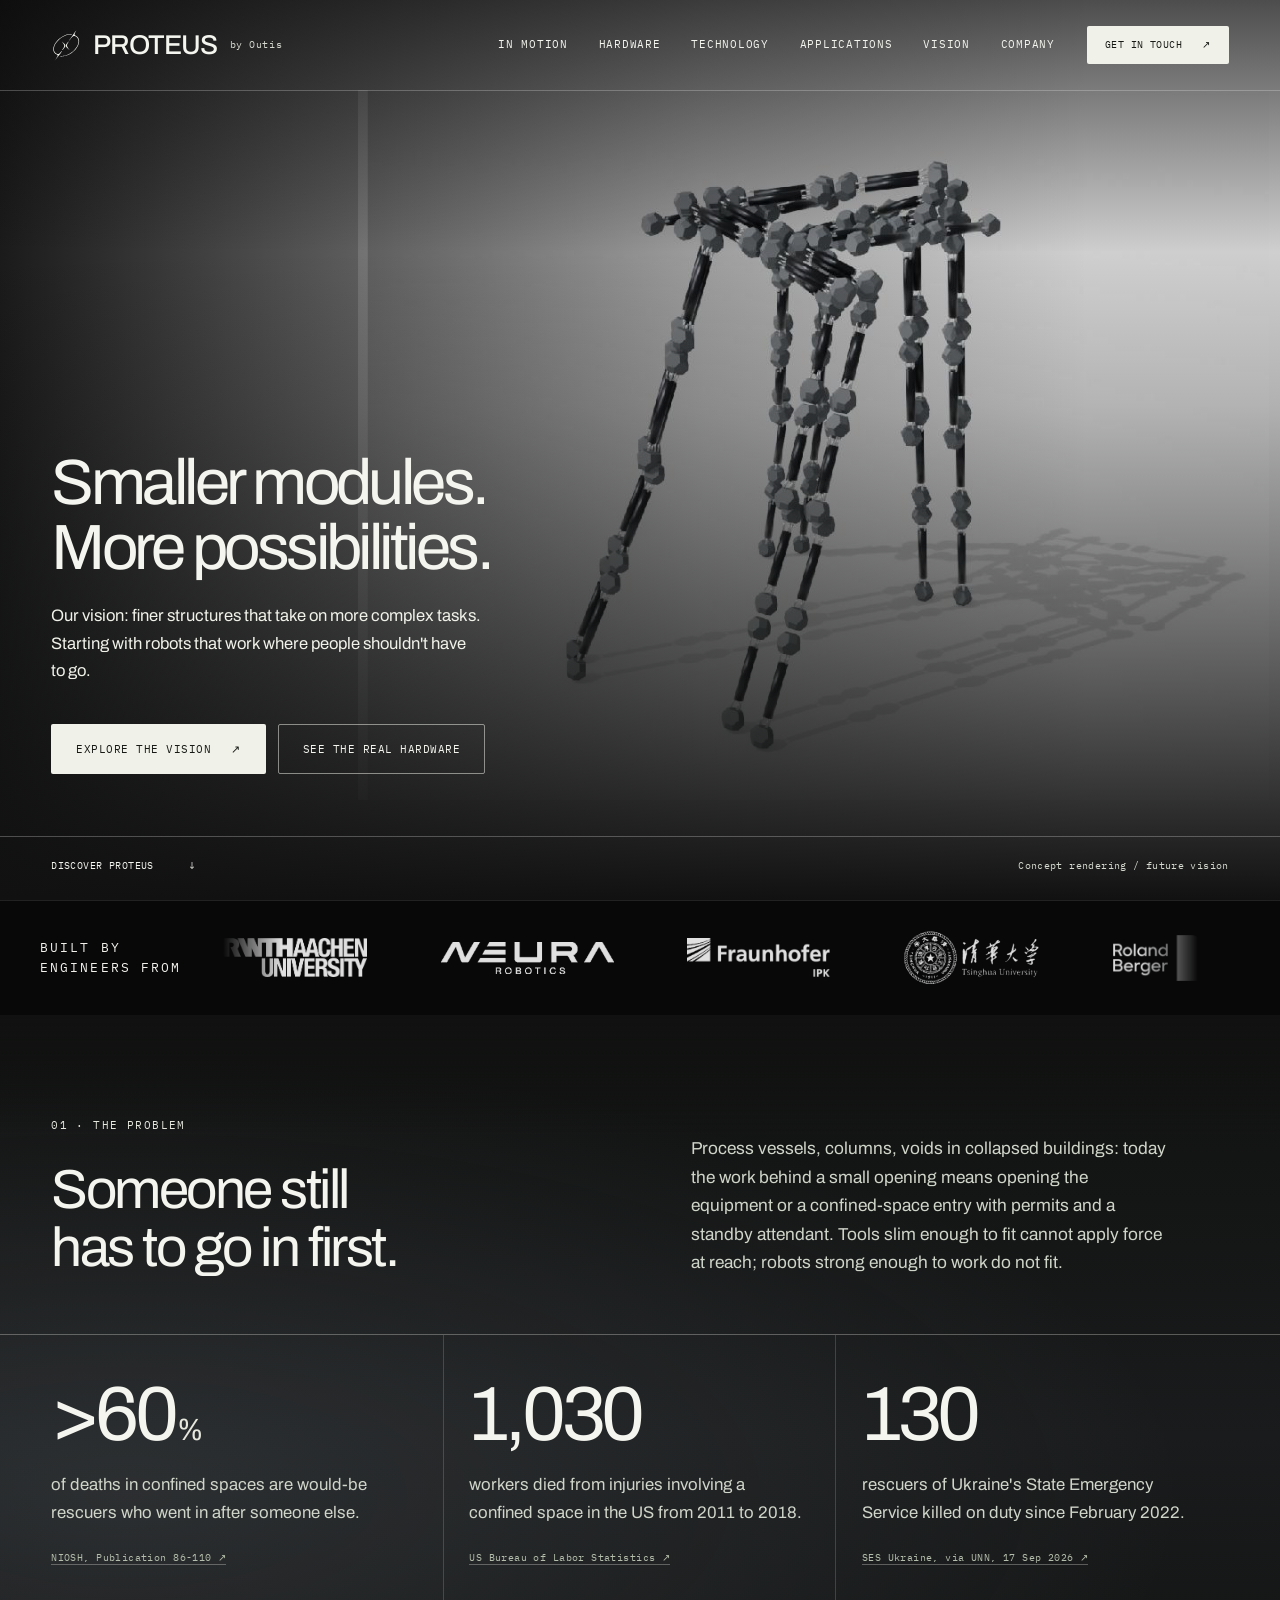
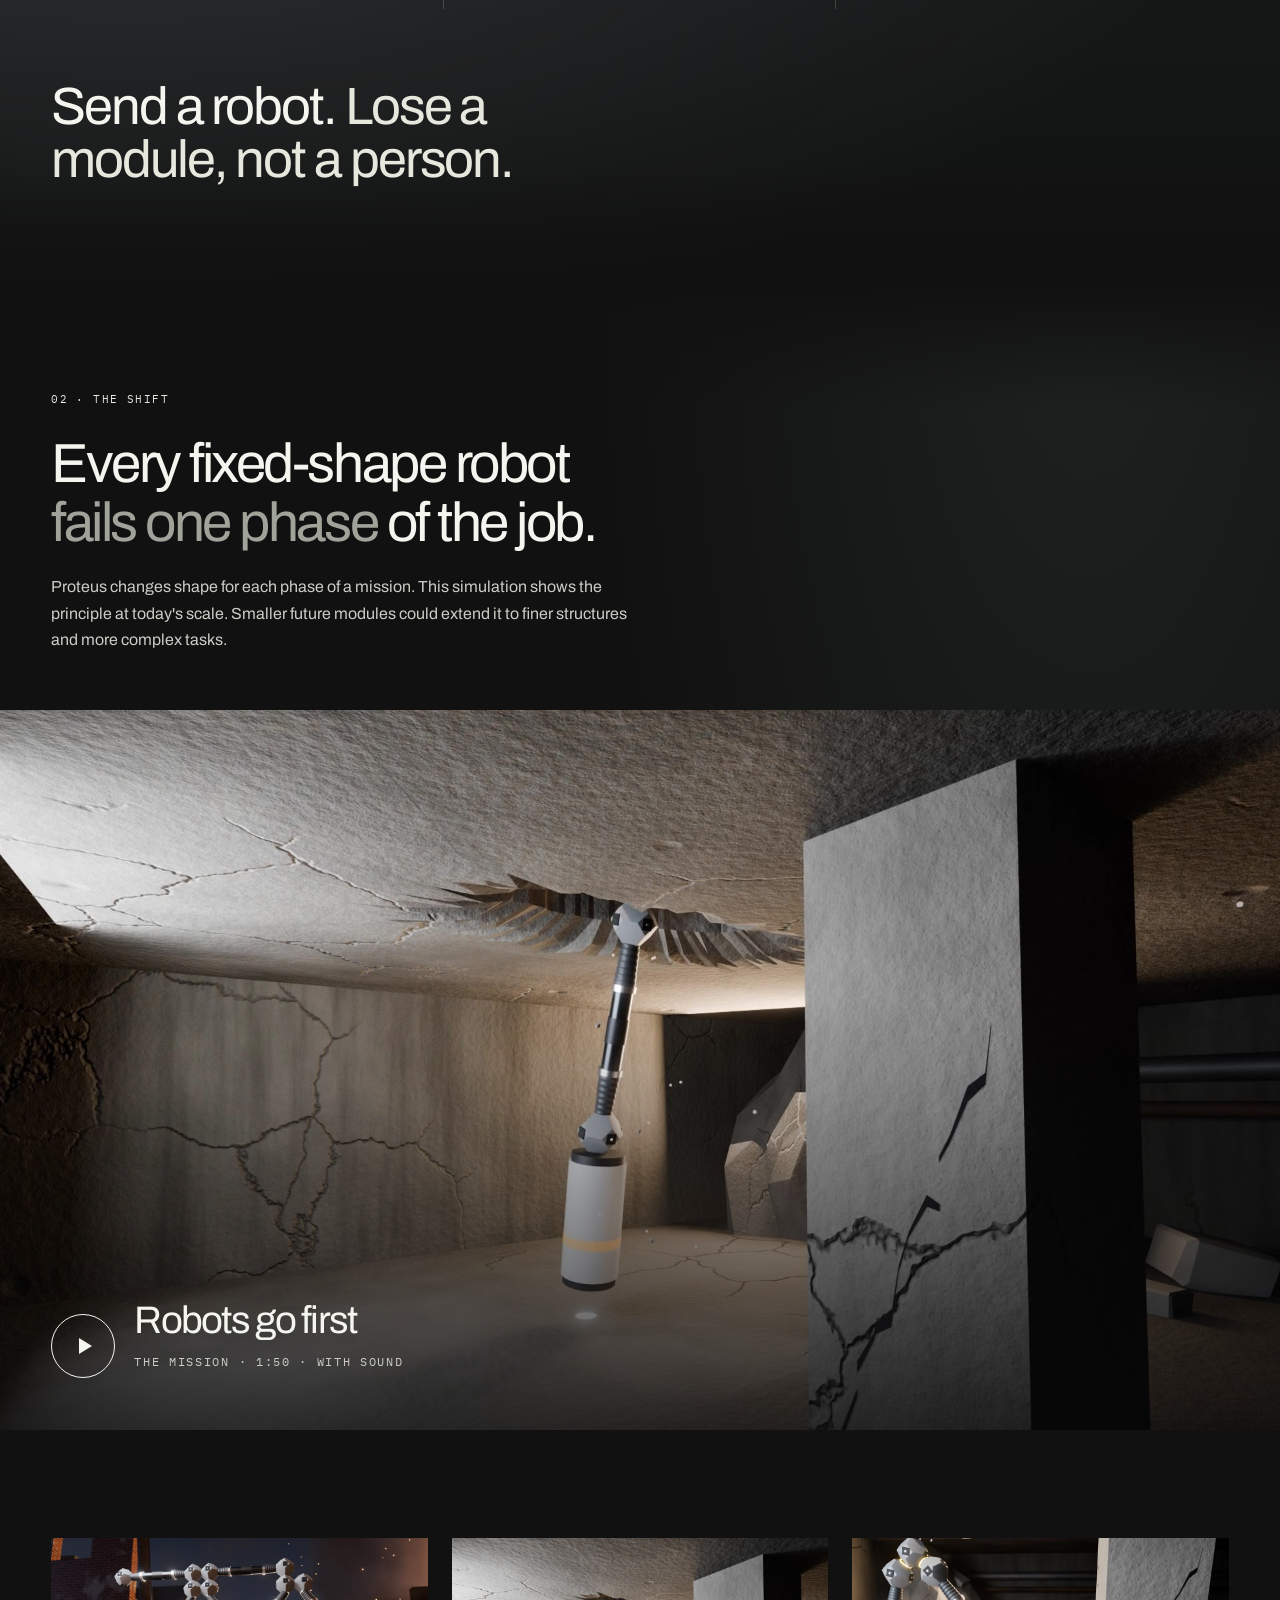
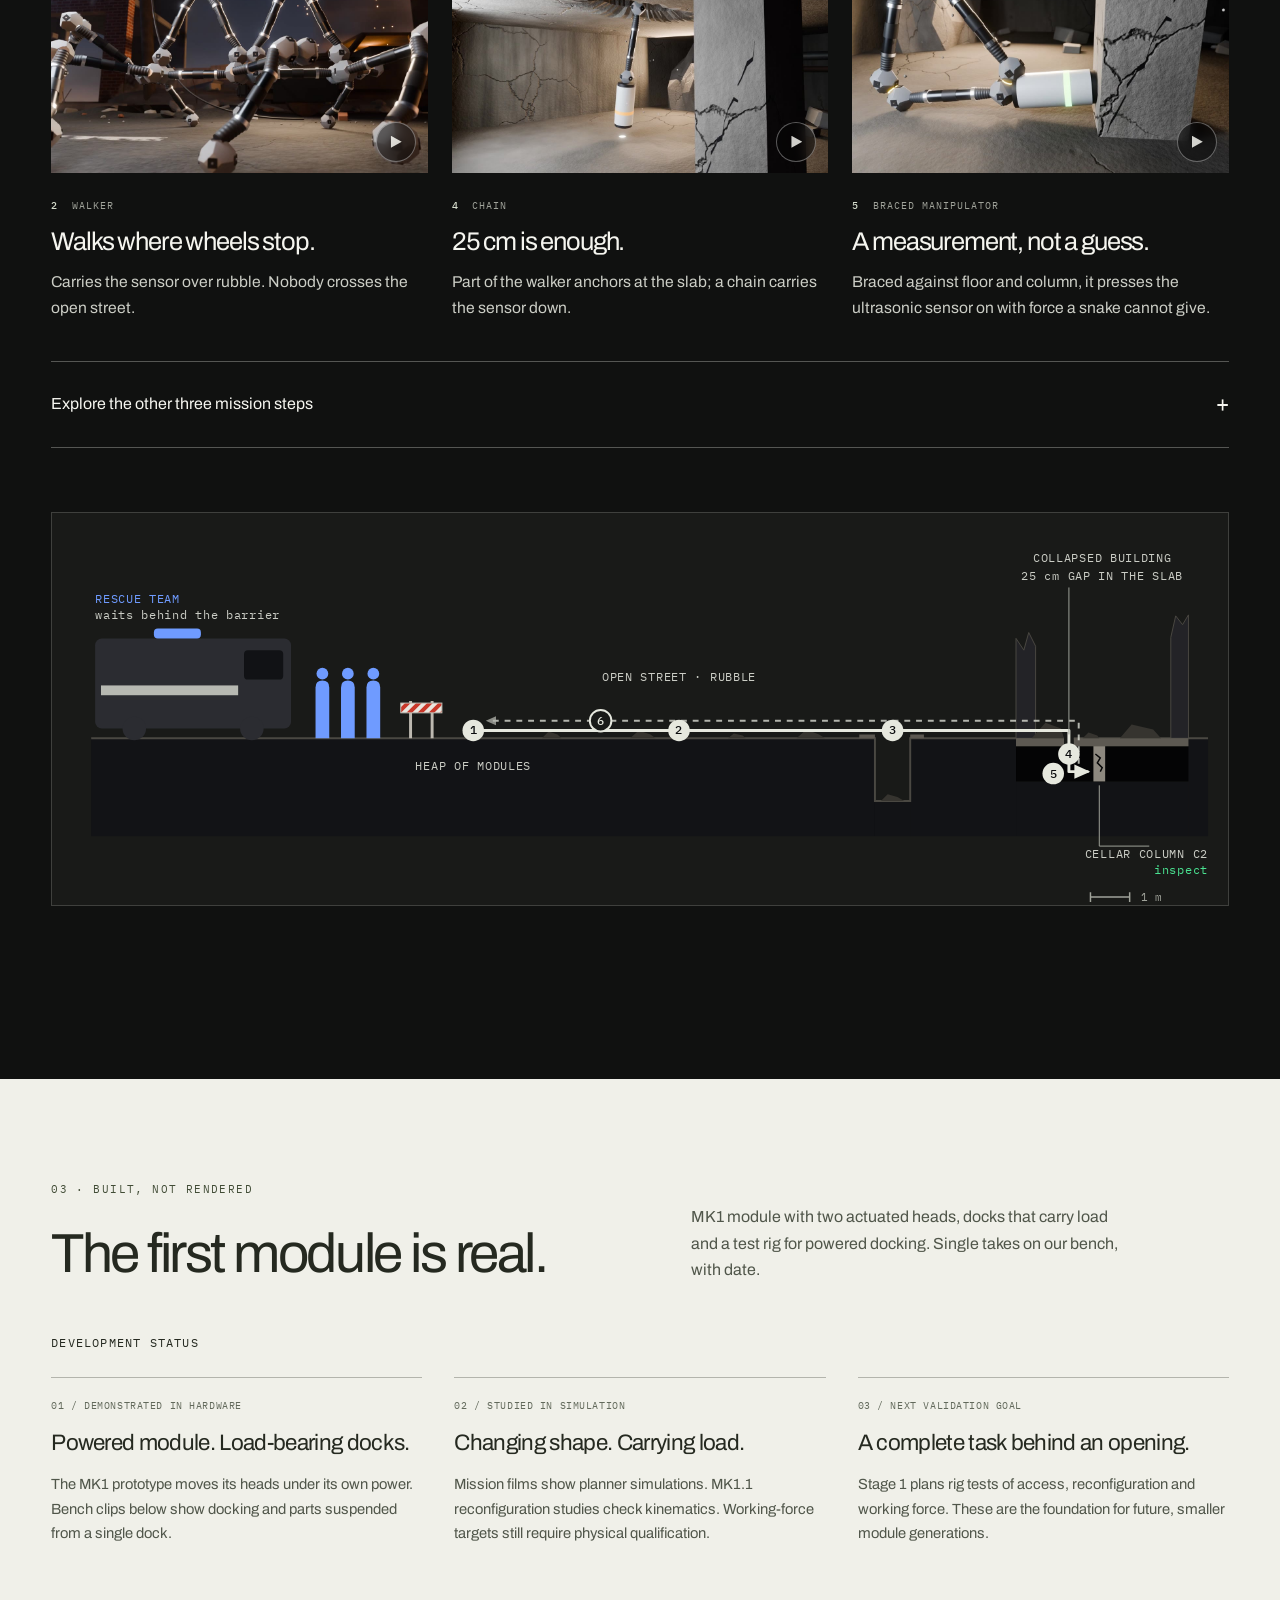
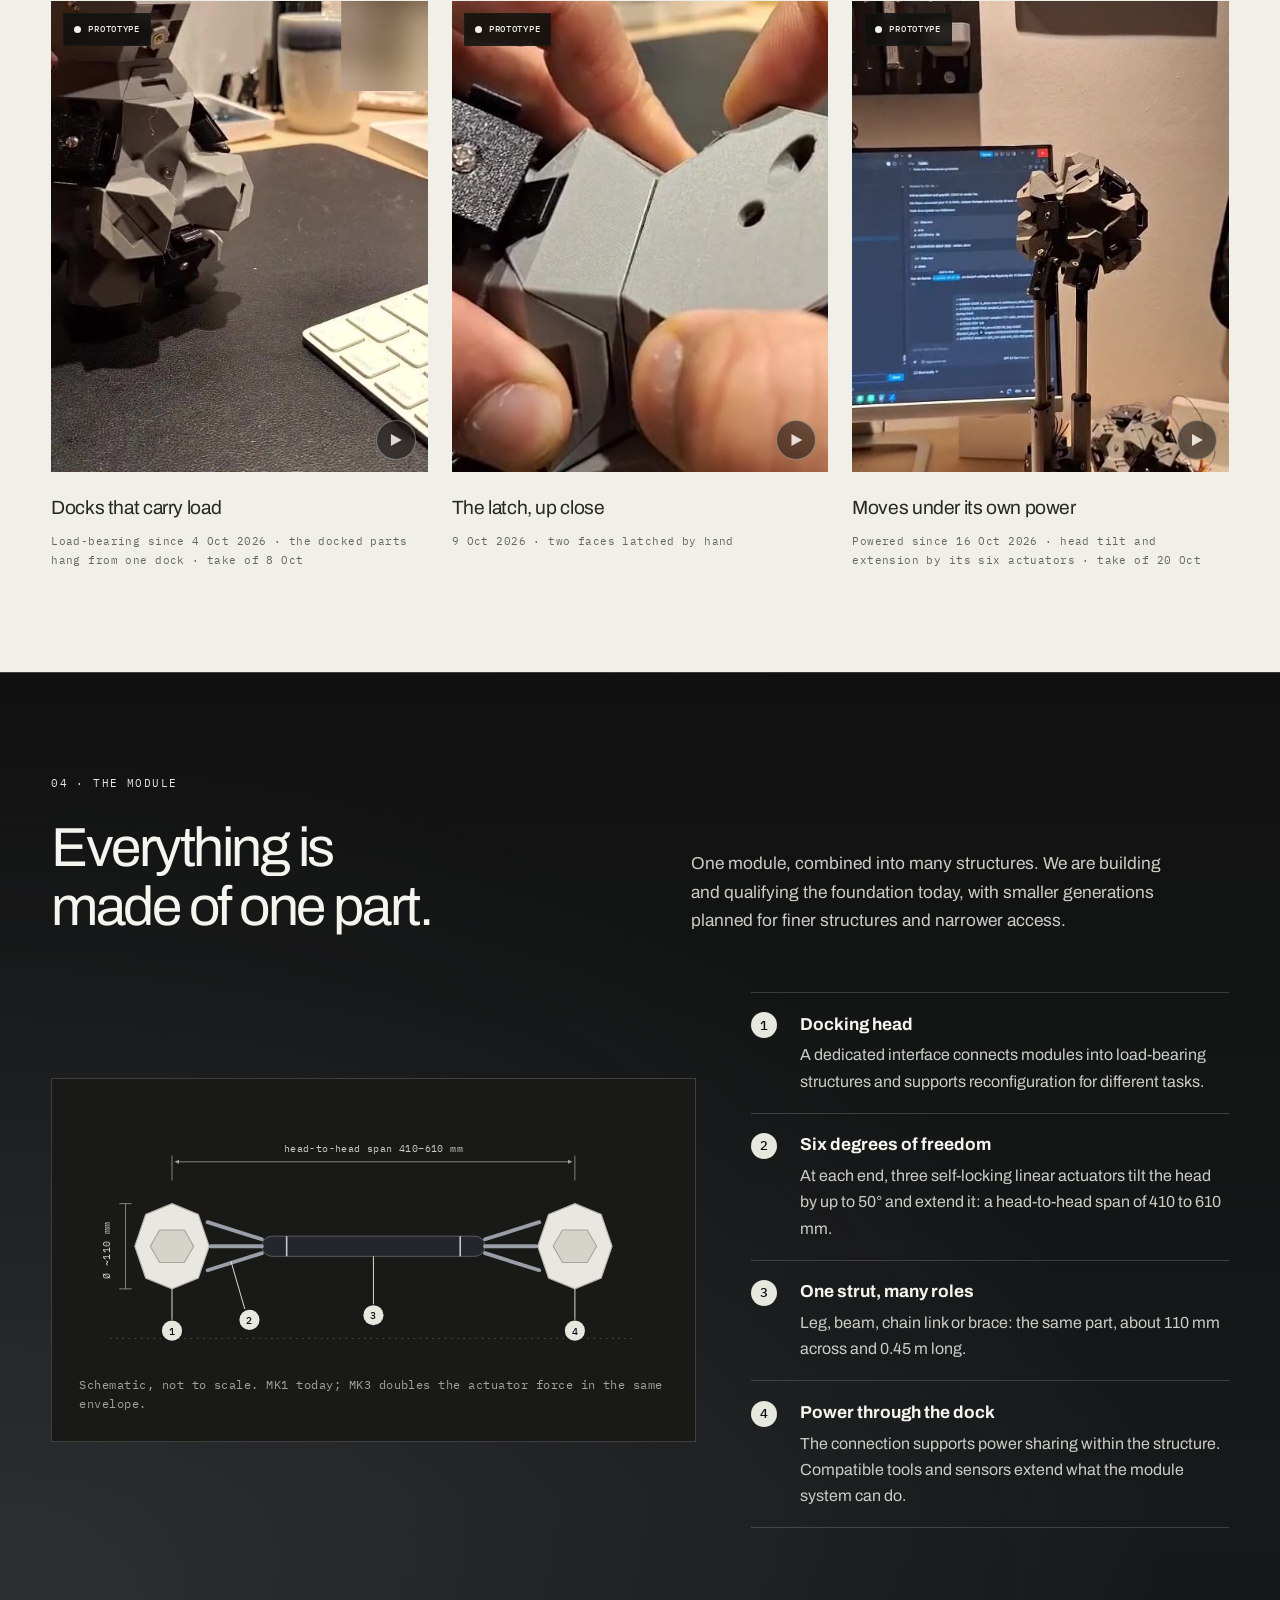
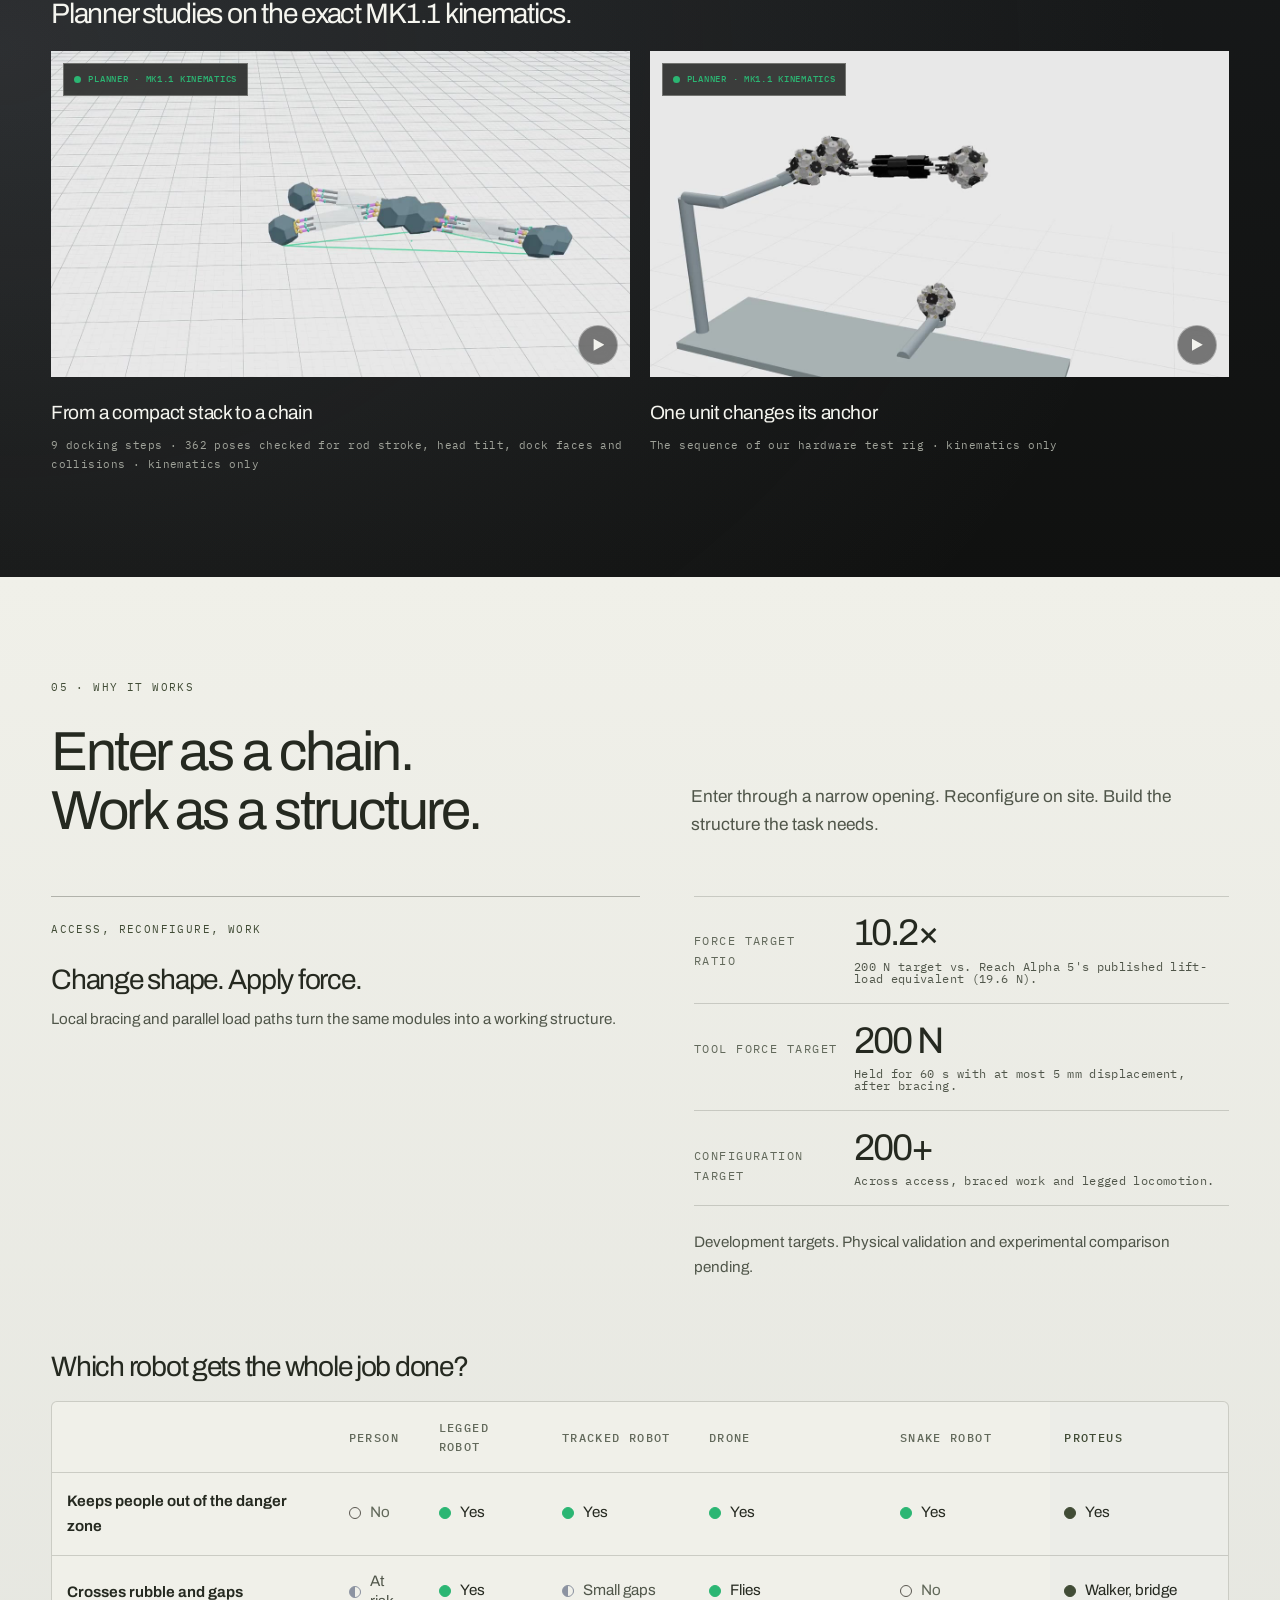
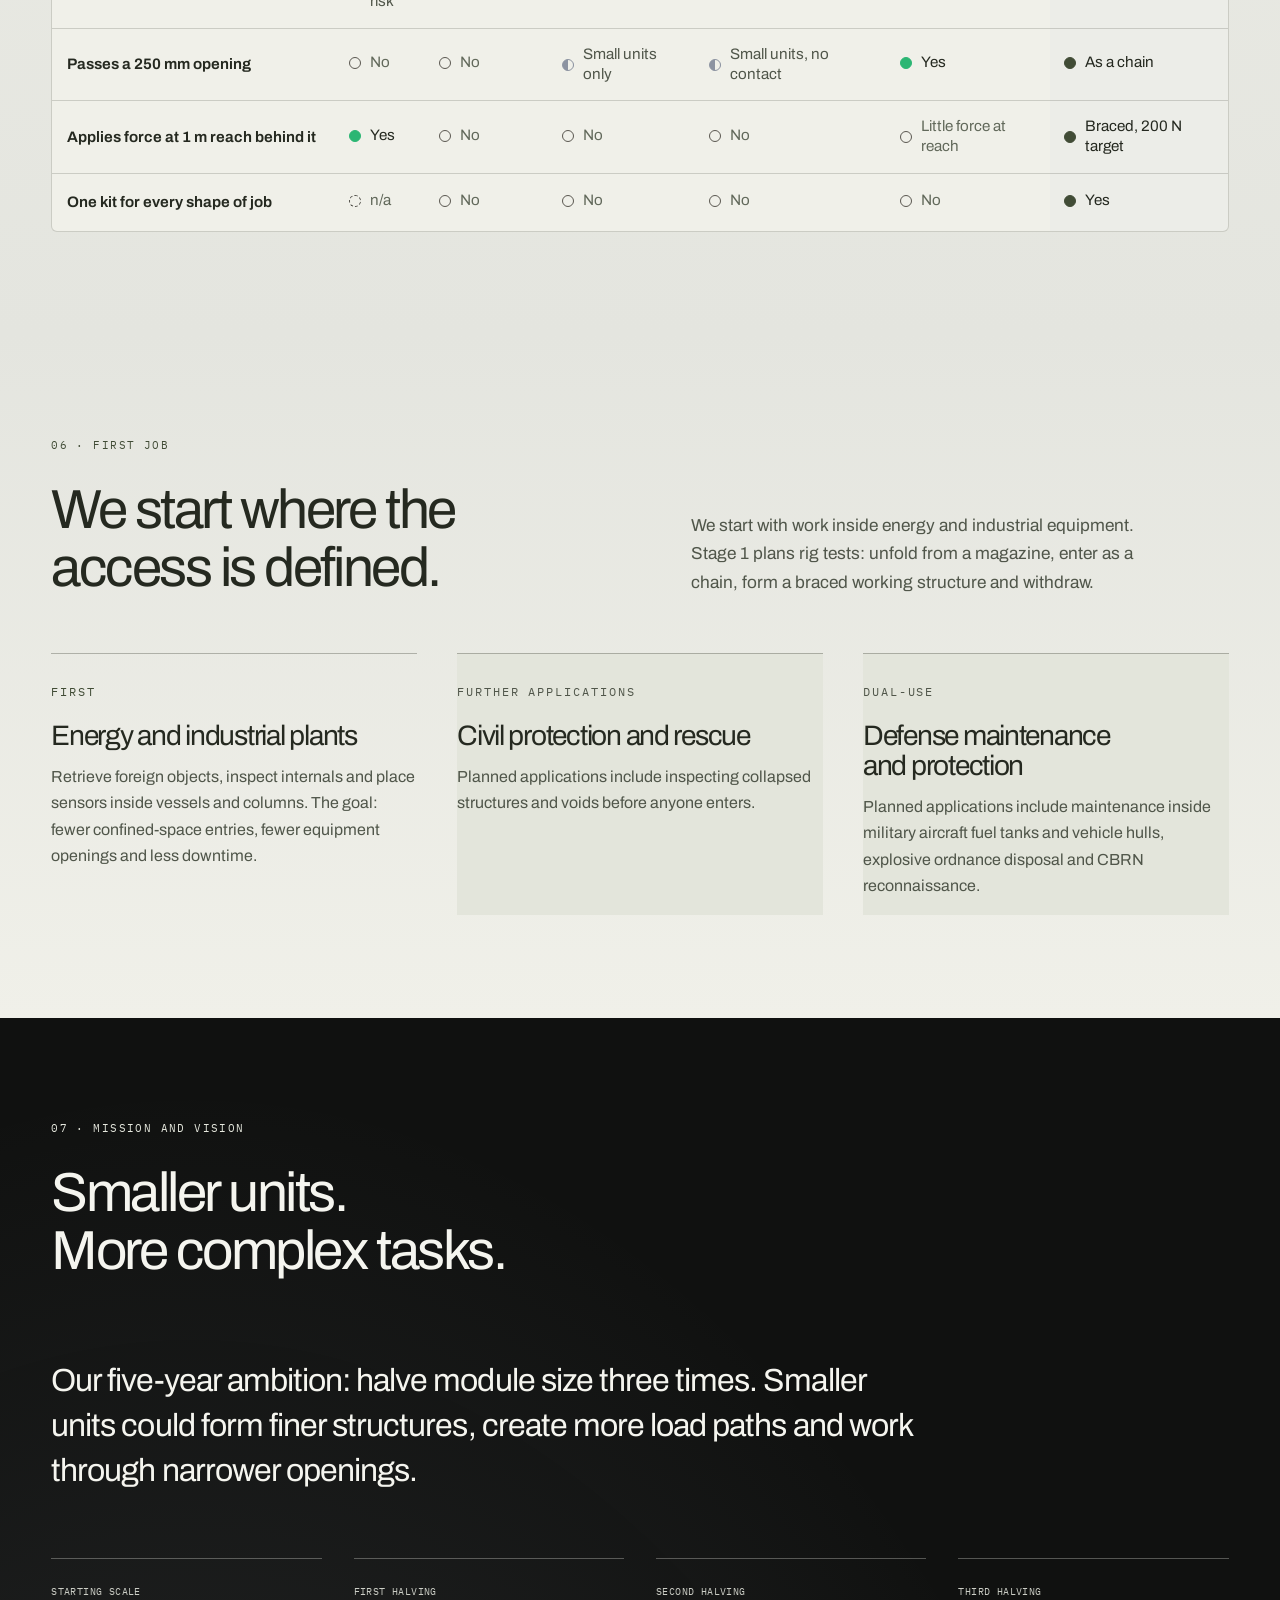
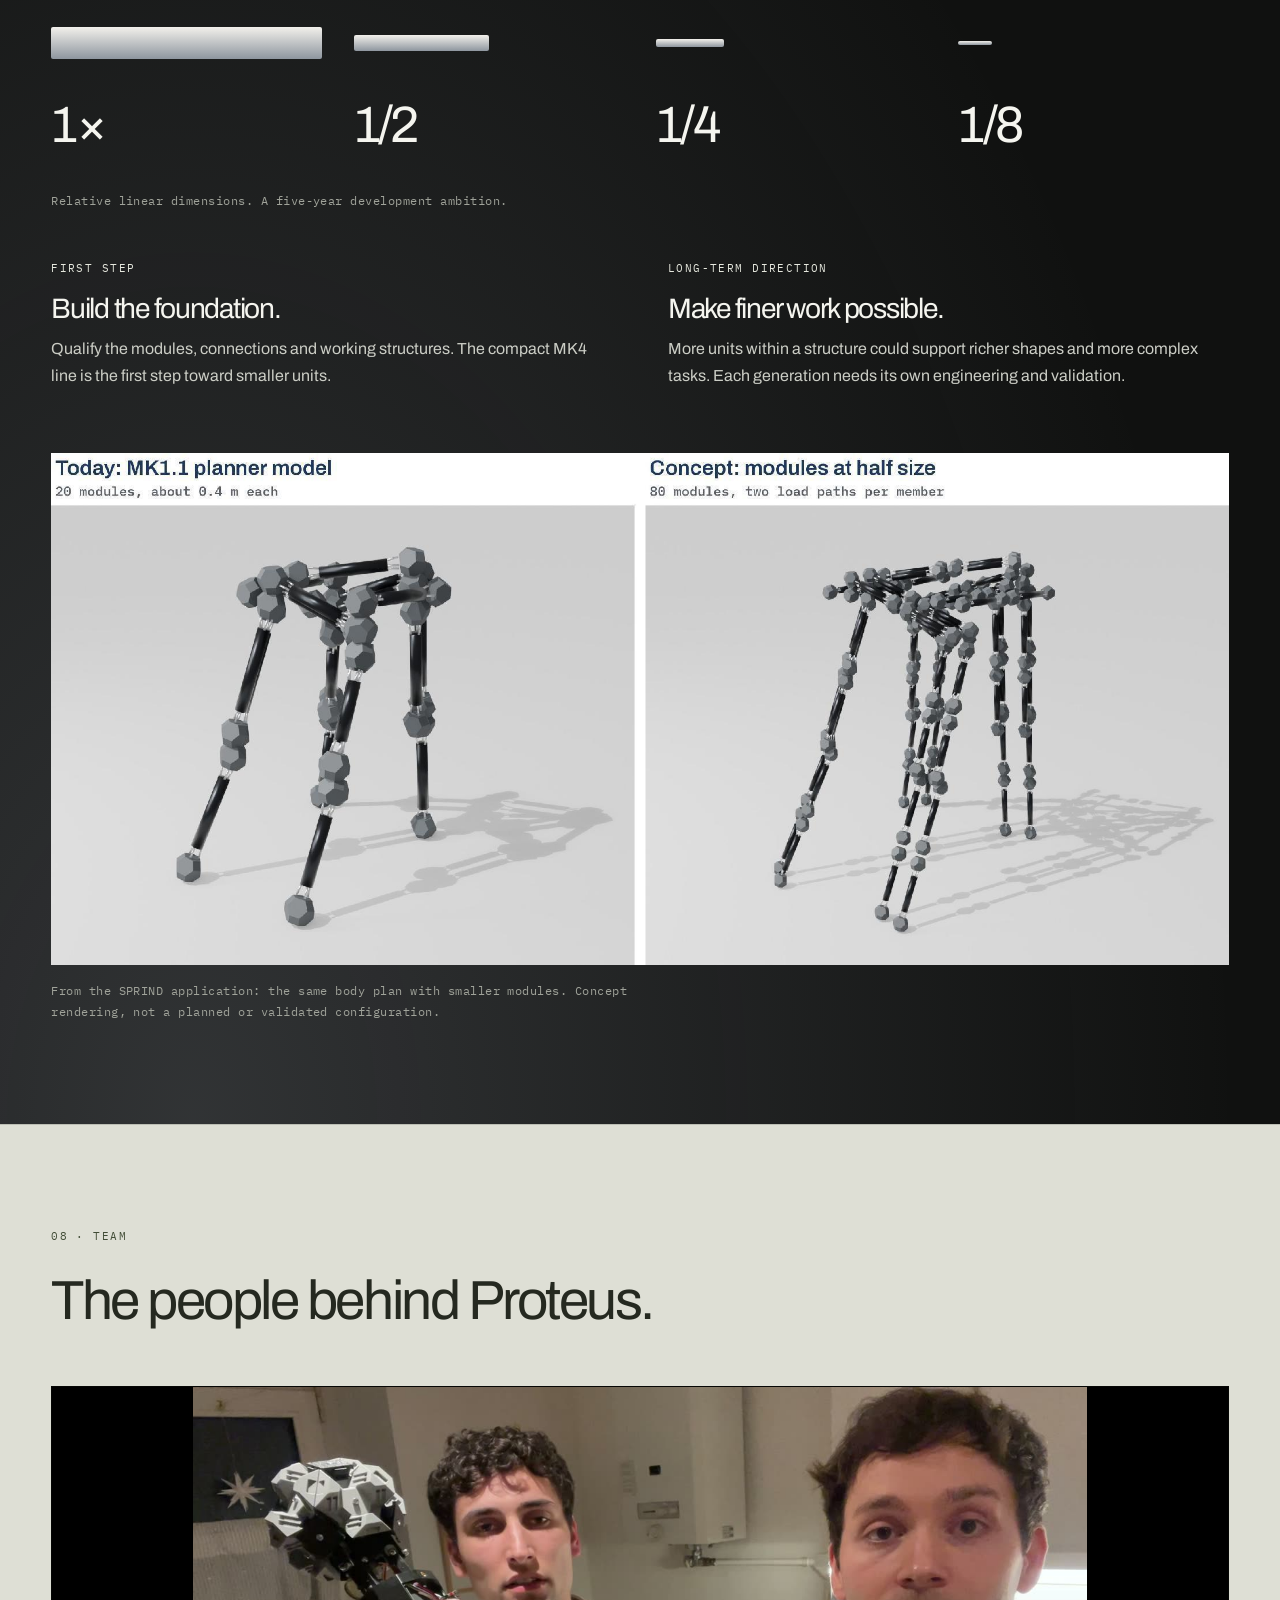
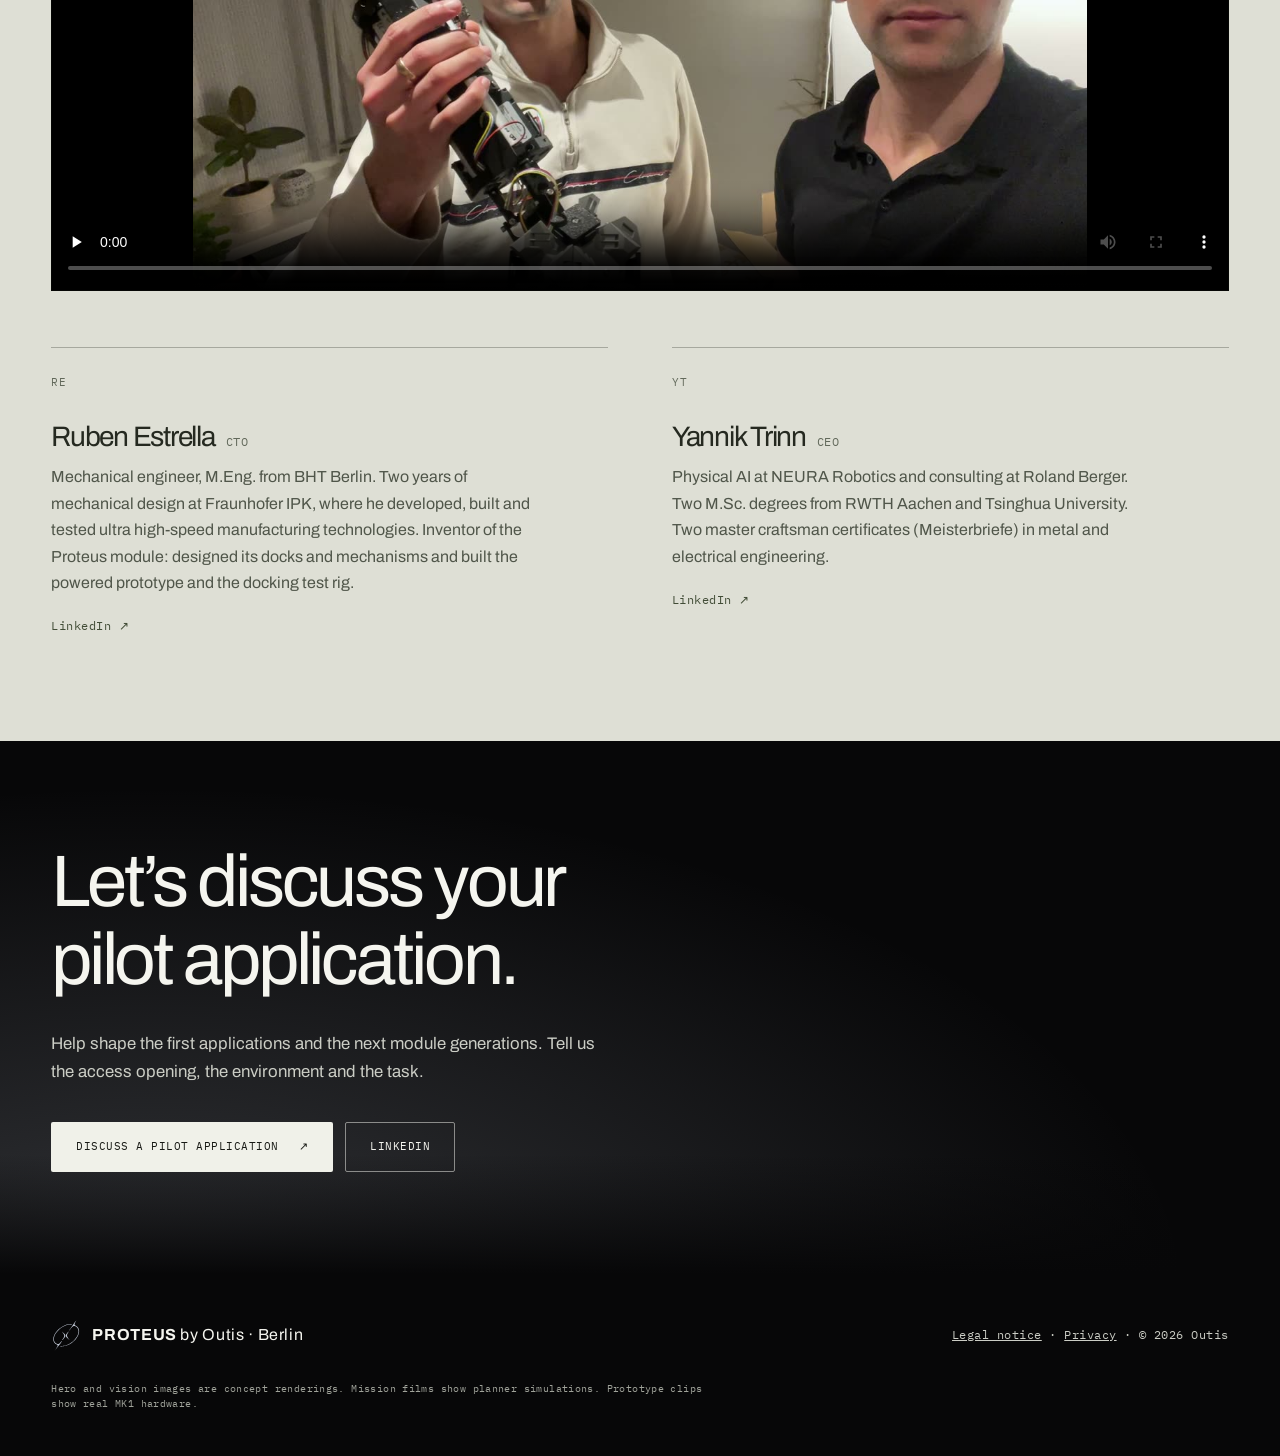
==== commit 0da5f2f2: "Build miniaturization vision across website and use application concept hero" ====
--- a/index.html
+++ b/index.html
@@ -3,24 +3,24 @@
 <head>
 <meta charset="utf-8">
 <meta name="viewport" content="width=device-width, initial-scale=1, viewport-fit=cover">
-<title>PROTEUS by Outis · Change shape. Get to work.</title>
-<meta name="description" content="Proteus is a robot made of identical modules that changes its shape during the task: a walker over rubble, a chain through a small opening, a braced structure that works with force on site. Nobody has to go in first.">
+<title>PROTEUS by Outis · Smaller modules. More possibilities.</title>
+<meta name="description" content="Proteus builds robots from reconfigurable modules. Our vision: smaller units, finer structures and more complex tasks, starting with work behind narrow openings.">
 <meta name="robots" content="noindex">
 <meta name="theme-color" content="#101110">
 <meta property="og:type" content="website">
 <meta property="og:site_name" content="PROTEUS by Outis">
-<meta property="og:title" content="PROTEUS · Change shape. Get to work.">
-<meta property="og:description" content="Modular robots that change their shape during the task, so no person has to go first into hazardous, confined or unstructured spaces.">
-<meta property="og:image" content="assets/img/og.jpg">
+<meta property="og:title" content="PROTEUS · Smaller modules. More possibilities.">
+<meta property="og:description" content="Smaller modules. More possibilities. Our vision for reconfigurable robotics, starting with work behind narrow openings.">
+<meta property="og:image" content="assets/media/vision-modules.jpg">
 <meta name="twitter:card" content="summary_large_image">
 <link rel="icon" href="assets/img/favicon.svg" type="image/svg+xml">
 <link rel="icon" href="assets/img/favicon-32.png" sizes="32x32" type="image/png">
 <link rel="apple-touch-icon" href="assets/img/apple-touch-icon.png">
 <link rel="shortcut icon" href="assets/img/favicon.ico">
 <link rel="preload" href="assets/fonts/archivo-latin-wdth-normal.woff2" as="font" type="font/woff2" crossorigin>
-<link rel="preload" href="assets/media/v9-hero-1600.jpg" as="image" fetchpriority="high">
+<link rel="preload" href="assets/media/vision-modules.jpg" as="image" fetchpriority="high">
 <link rel="stylesheet" href="assets/css/site.css?v=19">
-<link rel="stylesheet" href="assets/css/figure-study.css?v=2">
+<link rel="stylesheet" href="assets/css/figure-study.css?v=3">
 <script>document.documentElement.classList.add('js');</script>
 </head>
 <body>
@@ -37,6 +37,7 @@
       <a href="#built">Hardware</a>
       <a href="#module">Technology</a>
       <a href="#first-job">Applications</a>
+      <a href="#vision">Vision</a>
       <a href="#team">Company</a>
     </nav>
     <a class="btn btn--accent btn--small nav__cta" href="#contact">Get in touch <span aria-hidden="true">↗</span></a>
@@ -49,26 +50,25 @@
 <main id="main">
 
 <!-- HERO -->
-<section class="hero" id="top" aria-labelledby="hero-title">
-  <div class="hero__media">
-    <video class="hero__video" data-hero autoplay muted loop playsinline preload="auto" poster="assets/media/v9-hero-1600.jpg" aria-label="Simulation: a heap of identical robot modules crawls apart and docks into a walker, bridges a ravine, lowers a chain through a gap into a cellar, checks a column and walks back.">
-      <source src="assets/media/v9-hero-960.mp4" type="video/mp4" media="(max-width: 900px)">
-      <source src="assets/media/v9-hero-1600.mp4" type="video/mp4">
-    </video>
+<section class="hero hero--vision" id="top" aria-labelledby="hero-title">
+  <div class="hero__media hero__media--vision">
+    <svg class="hero__concept" viewBox="1033 91 1012 798" role="img" aria-labelledby="hero-concept-title" preserveAspectRatio="xMidYMid meet">
+      <title id="hero-concept-title">Concept rendering: a four-legged structure formed from smaller Proteus modules. Not a validated configuration.</title>
+      <image href="assets/media/vision-modules.jpg" width="2045" height="889"/>
+    </svg>
     <div class="hero__shade" aria-hidden="true"></div>
   </div>
   <div class="wrap hero__content">
-    <h1 id="hero-title" class="display">Change shape.<br>Get to work.</h1>
-    <p class="lead hero__lead">One robot. The shape the task needs.<br>Modular robotics for the places people shouldn't have to go.</p>
+    <h1 id="hero-title" class="display">Smaller modules.<br>More possibilities.</h1>
+    <p class="lead hero__lead">Our vision: finer structures that take on more complex tasks. Starting with robots that work where people shouldn't have to go.</p>
     <div class="hero__actions">
-      <a class="btn btn--accent" href="#film" data-play-film><span class="btn__play" aria-hidden="true"></span>Watch the mission</a>
+      <a class="btn btn--accent" href="#vision">Explore the vision <span aria-hidden="true">&#8599;</span></a>
       <a class="btn btn--ghost" href="#built">See the real hardware</a>
     </div>
   </div>
   <div class="hero__foot wrap">
     <a class="hero__discover mono" href="#problem">Discover Proteus <span aria-hidden="true">↓</span></a>
-    <span class="hero__evidence mono">Motion planner simulation</span>
-    <button class="media-toggle media-toggle--hero" type="button" data-toggle-for="hero" aria-label="Pause background video"><span aria-hidden="true"></span></button>
+    <span class="hero__evidence mono">Concept rendering / future vision</span>
   </div>
 </section>
 
@@ -150,7 +150,7 @@
   <div class="wrap section-head" data-reveal>
     <p class="eyebrow">02 · The shift</p>
     <h2 id="shift-title" class="h2 h2--key">Every fixed-shape robot <em>fails one phase</em> of the job.</h2>
-    <p class="lead">A fixed robot is built for the hardest moment of its mission and carries that shape everywhere. Proteus changes shape per phase: it walks, slips through as a chain, braces and works with force, then walks back.</p>
+    <p class="lead">Proteus changes shape for each phase of a mission. This simulation shows the principle at today's scale. Smaller future modules could extend it to finer structures and more complex tasks.</p>
   </div>
 
   <div class="wrap film" id="film" data-reveal>
@@ -313,7 +313,7 @@
       <article class="development__item">
         <p class="development__label mono">03 / Next validation goal</p>
         <h4>A complete task behind an opening.</h4>
-        <p>Stage 1 targets retrieval and sensor placement in guarded equipment mock-ups. Task completion and tool-force figures remain development targets.</p>
+          <p>Stage 1 plans rig tests of access, reconfiguration and working force. These are the foundation for future, smaller module generations.</p>
       </article>
     </div>
   </div>
@@ -352,7 +352,7 @@
       <p class="eyebrow">04 · The module</p>
       <h2 id="module-title" class="h2">Everything is made of one part.</h2>
     </div>
-    <p class="lead">An actuated strut with a docking head at each end. Built many times over, it becomes whatever the job needs. That part, its docks and its reconfiguration under load are what we build, protect and qualify.</p>
+    <p class="lead">One module, combined into many structures. We are building and qualifying the foundation today, with smaller generations planned for finer structures and narrower access.</p>
   </div>
   <div class="wrap module__grid">
     <figure class="drawing" data-reveal>
@@ -517,10 +517,27 @@
   <span id="progress" aria-hidden="true"></span>
   <div class="wrap section-head" data-reveal>
     <p class="eyebrow">07 · Mission and vision</p>
-    <h2 id="vision-title" class="h2 vision__title">Robots that bring their own structure.</h2>
+    <h2 id="vision-title" class="h2 vision__title">Smaller units.<br>More complex tasks.</h2>
   </div>
   <div class="wrap" data-reveal>
-    <p class="vision__statement">Built in Europe, one module family becomes the structure each job needs. Our goal: keep people out of hazardous spaces and put the same fleet to work on the next task.</p>
+    <p class="vision__statement">Our five-year ambition: halve module size three times. Smaller units could form finer structures, create more load paths and work through narrower openings.</p>
+    <figure class="vision-scale" aria-labelledby="vision-scale-caption">
+      <ol class="vision-scale__steps">
+        <li style="--scale:1"><span class="mono">Starting scale</span><div class="vision-scale__space" aria-hidden="true"><span class="vision-scale__bar"></span></div><strong>1&times;</strong></li>
+        <li style="--scale:.5"><span class="mono">First halving</span><div class="vision-scale__space" aria-hidden="true"><span class="vision-scale__bar"></span></div><strong>1/2</strong></li>
+        <li style="--scale:.25"><span class="mono">Second halving</span><div class="vision-scale__space" aria-hidden="true"><span class="vision-scale__bar"></span></div><strong>1/4</strong></li>
+        <li style="--scale:.125"><span class="mono">Third halving</span><div class="vision-scale__space" aria-hidden="true"><span class="vision-scale__bar"></span></div><strong>1/8</strong></li>
+      </ol>
+      <figcaption class="mono" id="vision-scale-caption">Relative linear dimensions. A five-year development ambition.</figcaption>
+    </figure>
+    <div class="vision__path">
+      <div><p class="eyebrow">First step</p><h3 class="h3">Build the foundation.</h3><p>Qualify the modules, connections and working structures. The compact MK4 line is the first step toward smaller units.</p></div>
+      <div><p class="eyebrow">Long-term direction</p><h3 class="h3">Make finer work possible.</h3><p>More units within a structure could support richer shapes and more complex tasks. Each generation needs its own engineering and validation.</p></div>
+    </div>
+    <figure class="vision__render">
+      <img src="assets/media/vision-modules.jpg" width="2045" height="889" loading="lazy" alt="Current planner model with 20 modules beside a concept using 80 modules at half size in the same four-legged body plan.">
+      <figcaption class="mono">From the SPRIND application: the same body plan with smaller modules. Concept rendering, not a planned or validated configuration.</figcaption>
+    </figure>
   </div>
 </section>
 
@@ -558,7 +575,7 @@
 <section class="contact" id="contact" aria-labelledby="contact-title">
   <div class="wrap contact__inner" data-reveal>
     <h2 id="contact-title" class="contact__title">Let&rsquo;s discuss your pilot application.</h2>
-    <p class="lead">Tell us the access opening, the environment and the task. We want to explore pilot applications with plant operators, rescue services and integration partners.</p>
+    <p class="lead">Help shape the first applications and the next module generations. Tell us the access opening, the environment and the task.</p>
     <div class="hero__actions">
       <a class="btn btn--accent" href="mailto:yannik.trinn@outis-robotics.com?subject=Proteus%20pilot%20application">Discuss a pilot application <span aria-hidden="true">&#8599;</span></a>
       <a class="btn btn--ghost" href="https://www.linkedin.com/in/yannik-trinn/" target="_blank" rel="noopener">LinkedIn</a>
@@ -572,7 +589,7 @@
   <div class="wrap foot__inner">
     <p class="foot__brand"><svg class="foot__mark" viewBox="60 30 560 630" aria-hidden="true"><path d="M 387 282 L 381 286 L 345 332 L 340 342 L 338 349 L 338 366 L 343 379 L 349 388 L 357 397 L 378 416 L 412 442 L 387 413 L 373 393 L 363 374 L 359 361 L 359 346 L 363 332 L 372 313 L 394 280 Z M 261 280 L 286 311 L 296 327 L 304 344 L 307 357 L 306 369 L 300 386 L 286 411 L 267 439 L 269 439 L 277 436 L 317 388 L 322 380 L 327 368 L 328 352 L 326 344 L 321 334 L 310 321 Z M 453 139 L 420 139 L 419 140 L 410 140 L 409 141 L 389 143 L 355 151 L 312 167 L 276 185 L 240 208 L 219 224 L 192 248 L 164 278 L 153 292 L 136 317 L 121 345 L 108 380 L 105 397 L 104 398 L 103 415 L 102 416 L 102 429 L 103 430 L 104 445 L 112 470 L 124 490 L 141 507 L 150 513 L 176 526 L 182 533 L 183 536 L 183 546 L 177 562 L 170 573 L 167 580 L 152 602 L 151 605 L 125 640 L 142 621 L 206 543 L 230 511 L 265 460 L 265 459 L 262 461 L 254 463 L 239 482 L 220 501 L 213 506 L 198 512 L 181 512 L 165 507 L 154 501 L 145 494 L 133 481 L 126 470 L 118 451 L 115 438 L 115 432 L 114 431 L 114 410 L 115 409 L 115 401 L 116 400 L 118 386 L 126 361 L 139 333 L 151 313 L 174 282 L 200 254 L 233 225 L 275 196 L 313 176 L 355 160 L 383 153 L 388 153 L 401 150 L 419 149 L 420 148 L 443 148 Z M 551 47 L 520 86 L 518 90 L 507 103 L 478 142 L 397 259 L 408 255 L 426 230 L 447 204 L 460 191 L 475 181 L 485 178 L 500 178 L 516 183 L 530 191 L 542 201 L 553 214 L 564 233 L 571 256 L 572 271 L 573 272 L 573 282 L 572 283 L 572 293 L 571 294 L 570 306 L 562 334 L 556 349 L 545 371 L 534 389 L 511 420 L 499 434 L 478 455 L 461 470 L 440 486 L 419 500 L 398 512 L 368 526 L 330 539 L 304 545 L 292 546 L 291 547 L 283 547 L 282 548 L 270 548 L 269 549 L 236 548 L 228 553 L 224 557 L 265 558 L 266 557 L 279 557 L 280 556 L 296 555 L 307 552 L 312 552 L 352 541 L 355 539 L 360 538 L 380 530 L 407 517 L 446 493 L 478 468 L 514 432 L 528 415 L 547 388 L 559 367 L 559 365 L 561 363 L 562 359 L 568 348 L 579 317 L 579 313 L 583 298 L 583 291 L 584 290 L 584 261 L 583 260 L 583 253 L 577 231 L 570 216 L 563 205 L 546 187 L 538 181 L 508 165 L 501 155 L 500 146 L 505 127 L 519 97 L 537 67 Z" fill="currentColor" fill-rule="evenodd"/></svg><span><strong>PROTEUS</strong> by Outis · Berlin</span></p>
     <p class="foot__links mono"><a href="impressum.html">Legal notice</a> · <a href="privacy.html">Privacy</a> · © 2026 Outis</p>
-    <p class="fineprint mono">Films are renderings from our motion planner. Prototype clips are real MK1 hardware.</p>
+    <p class="fineprint mono">Hero and vision images are concept renderings. Mission films show planner simulations. Prototype clips show real MK1 hardware.</p>
   </div>
 </footer>
 
--- a/assets/css/figure-study.css
+++ b/assets/css/figure-study.css
@@ -65,16 +65,23 @@
 .hero__lead { margin: 0 0 5px; color: #f0f2e9; max-width: 36ch; font-size: clamp(1rem, 1.5vw, 1.4rem); }
 .hero__actions { gap: 12px; }
 .hero__content .hero__actions { grid-column: 1 / -1; margin-top: 12px; }
+.hero--vision { min-height: max(820px, 100svh); }
+.hero__media--vision { background: #cfcfcf; }
+.hero__concept { position: absolute; top: var(--nav-h); right: 0; width: 72%; height: calc(100% - var(--nav-h) - 100px); }
+.hero--vision .hero__shade { background: linear-gradient(180deg, rgba(7,7,8,.65), transparent 28%, rgba(7,7,8,.15) 45%, #101110), linear-gradient(90deg, rgba(7,7,8,.9), rgba(7,7,8,.25) 55%, transparent 85%); }
+.hero--vision .display { grid-column: 1 / -1; font-size: clamp(3.2rem, 5vw, 5.5rem); }
+.hero--vision .hero__lead { grid-column: 1 / -1; max-width: 43ch; font-size: clamp(1rem, 1.3vw, 1.25rem); }
 .hero__foot { flex-wrap: nowrap; padding-top: 20px; padding-bottom: 26px; gap: 28px; border-top: 1px solid rgba(255,255,255,.25); }
 .hero__discover { display: flex; align-items: center; gap: 35px; color: #f5f5ef; text-transform: uppercase; font-size: .65rem; text-decoration: none; }
 .hero__evidence { margin-left: auto; font-size: .6rem; color: #d5d9cf; }
 .media-toggle--hero { margin-left: 0; }
 .media-toggle { color: #f5f5ef; border-color: rgba(255,255,255,.4); }
-.logos { background: #e6e8df; border: 0; backdrop-filter: none; }
-.logos__inner { grid-template-columns: 150px minmax(0, 1fr); padding-block: 32px; gap: 40px; }
-.logos__label { color: #41463d; font-size: .62rem; letter-spacing: .08em; }
-.logos__track { animation-duration: 65s; }
-.logos__track img { filter: grayscale(1) brightness(0); }
+/* Preserve the original logo strip; site.css owns its layout and animation. */
+.logos { --max: 1360px; --ink: #f2f0eb; --line: rgba(242, 240, 235, .11); }
+.logos .wrap { padding-left: max(16px, env(safe-area-inset-left, 0px)); padding-right: max(16px, env(safe-area-inset-right, 0px)); }
+@media (min-width: 760px) {
+  .logos .wrap { padding-left: max(40px, env(safe-area-inset-left, 0px)); padding-right: max(40px, env(safe-area-inset-right, 0px)); }
+}
 .paper { --bg: #f0f0e9; --bg-2: #e8e9e1; --bg-3: #e3e5db; --bg-4: #d8dbcf; --ink: #252920; --ink-2: #50564a; --ink-3: #62695b; --line: rgba(37,41,32,.18); --line-2: rgba(37,41,32,.3); --accent: #414c36; --accent-text: #414c36; --proto: #f0f1e9; background: var(--bg); color: var(--ink); }
 .paper :focus-visible { outline-color: #414c36; }
 .built__clips { gap: 24px; }
@@ -173,6 +180,20 @@
 .vision__grid { gap: 64px; }
 .vision__text { font-size: clamp(1.4rem, 2vw, 2rem); font-weight: 400; letter-spacing: -.025em; max-width: 40ch; }
 .vision__title { max-width: 22ch; }
+.vision-scale { margin: 64px 0 48px; }
+.vision-scale__steps { list-style: none; padding: 0; margin: 0 0 24px; display: grid; grid-template-columns: repeat(4, minmax(0, 1fr)); gap: 32px; }
+.vision-scale__steps li { border-top: 1px solid var(--line-2); padding-top: 18px; min-width: 0; }
+.vision-scale__steps .mono { color: var(--ink-2); text-transform: uppercase; font-size: .62rem; }
+.vision-scale__space { height: 80px; display: flex; align-items: center; }
+.vision-scale__bar { display: block; width: calc(100% * var(--scale)); height: calc(32px * var(--scale)); min-height: 4px; border-radius: 2px; background: linear-gradient(180deg, #f2f0eb, #8e969f); }
+.vision-scale__steps strong { font-size: clamp(2.2rem, 4vw, 4rem); font-weight: 400; letter-spacing: -.05em; }
+.vision-scale figcaption, .vision__render figcaption { color: var(--ink-3); line-height: 1.7; }
+.vision .vision__path { display: grid; grid-template-columns: 1fr 1fr; gap: 56px; margin-top: 0; color: var(--ink-2); }
+.vision__path .h3 { color: var(--ink); }
+.vision__path .eyebrow { margin-bottom: 16px; }
+.vision__render { margin: 48px 0 0; }
+.vision__render img { width: 100%; height: auto; }
+.vision__render figcaption { margin-top: 16px; max-width: 85ch; }
 .team { background: #dedfd5; --ink: #252920; --ink-2: #50564a; --ink-3: #62695b; --accent: #414c36; --line: rgba(37,41,32,.18); --line-2: rgba(37,41,32,.3); color: var(--ink); padding-bottom: var(--section); }
 .team__grid { gap: 64px; }
 .person__avatar { background: transparent; width: auto; height: auto; border: 0; border-radius: 0; justify-content: start; color: var(--ink-3); font-family: var(--font-mono); font-weight: 400; font-size: .7rem; margin-bottom: 30px; }
@@ -194,7 +215,7 @@
 .foot { padding-block: 44px; background: #070708; border-top: 0; }
 .foot__inner { grid-template-columns: 1fr auto; align-items: center; gap: 24px; }
 .fineprint { grid-column: 1 / -1; font-size: .6rem; }
-@media (min-width: 981px) and (max-width: 1120px) { .brand__by { display: none; } .nav__inner { gap: 20px; } }
+@media (min-width: 981px) and (max-width: 1200px) { .brand__by { display: none; } .nav__inner { gap: 20px; } .nav__links { gap: 18px; } }
 @media (max-width: 980px) {
   :root { --nav-h: 76px; }
   .nav__links { background: #101110; padding-inline: 24px; }
@@ -204,13 +225,17 @@
   .hero { min-height: max(740px, 100svh); }
   .hero__content { grid-template-columns: 1fr; gap: 22px; padding-top: 170px; padding-bottom: 40px; }
   .hero .display { font-size: clamp(3.4rem, 10vw, 5rem); }
+  .hero--vision { min-height: max(940px, 100svh); }
+  .hero--vision .hero__content { padding-top: 440px; }
+  .hero__concept { top: var(--nav-h); width: 100%; height: 420px; }
+  .hero--vision .hero__shade { background: linear-gradient(180deg, rgba(7,7,8,.65), transparent 22%, rgba(7,7,8,.15) 35%, #101110 58%); }
+  .hero--vision .hero__evidence { max-width: 22ch; }
+  .vision-scale__steps { grid-template-columns: 1fr 1fr; gap: 28px; }
+  .vision .vision__path { grid-template-columns: 1fr; gap: 32px; }
   .hero__lead { max-width: 36ch; }
   .hero__foot { gap: 16px; }
   .hero__evidence { max-width: 14ch; line-height: 1.5; font-size: .52rem; }
   .hero__discover { gap: 18px; font-size: .58rem; }
-  .logos__inner { grid-template-columns: 1fr; gap: 16px; padding-block: 24px; }
-  .logos__label span { display: inline; margin-left: 6px; }
-  .logos__viewport { grid-row: auto; }
   .section-head { padding-bottom: 36px; }
   .built__clips { grid-template-columns: 1fr; gap: 40px; }
   .built__clips .clip:last-child { display: block; }
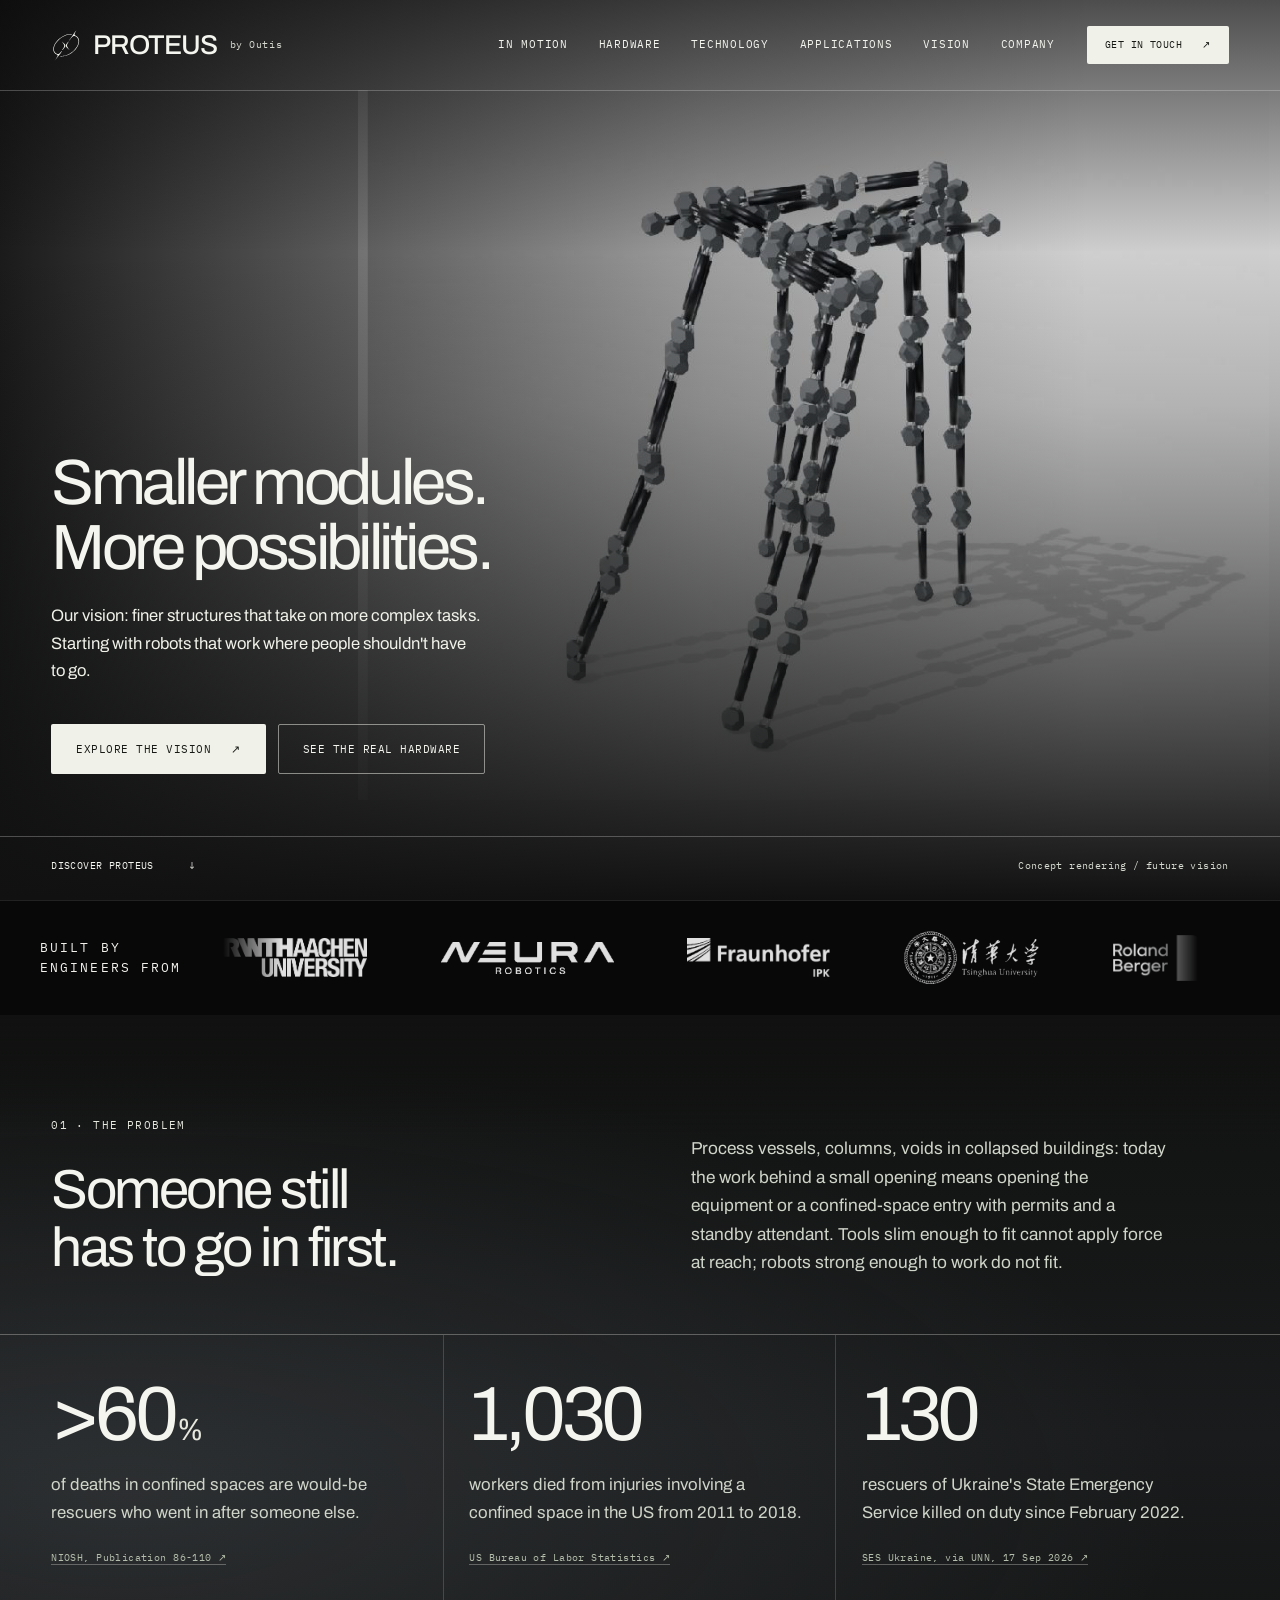
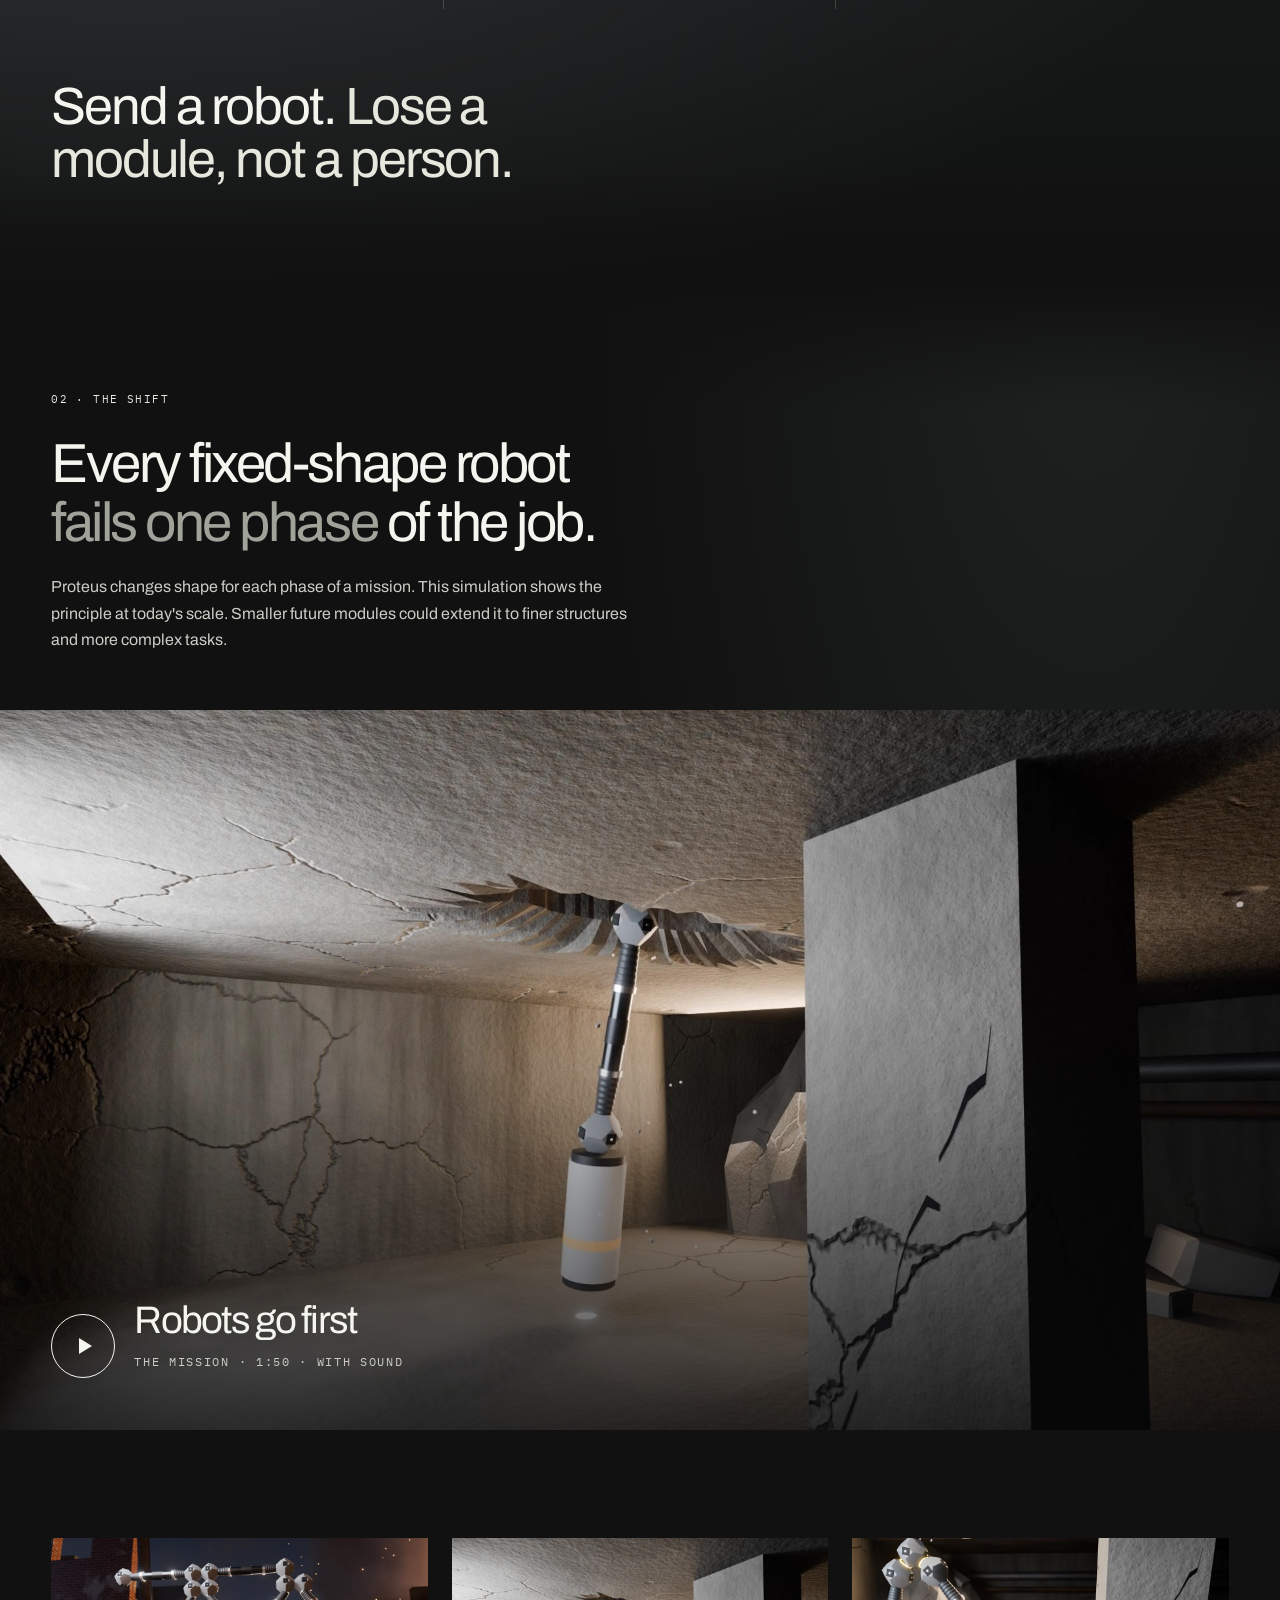
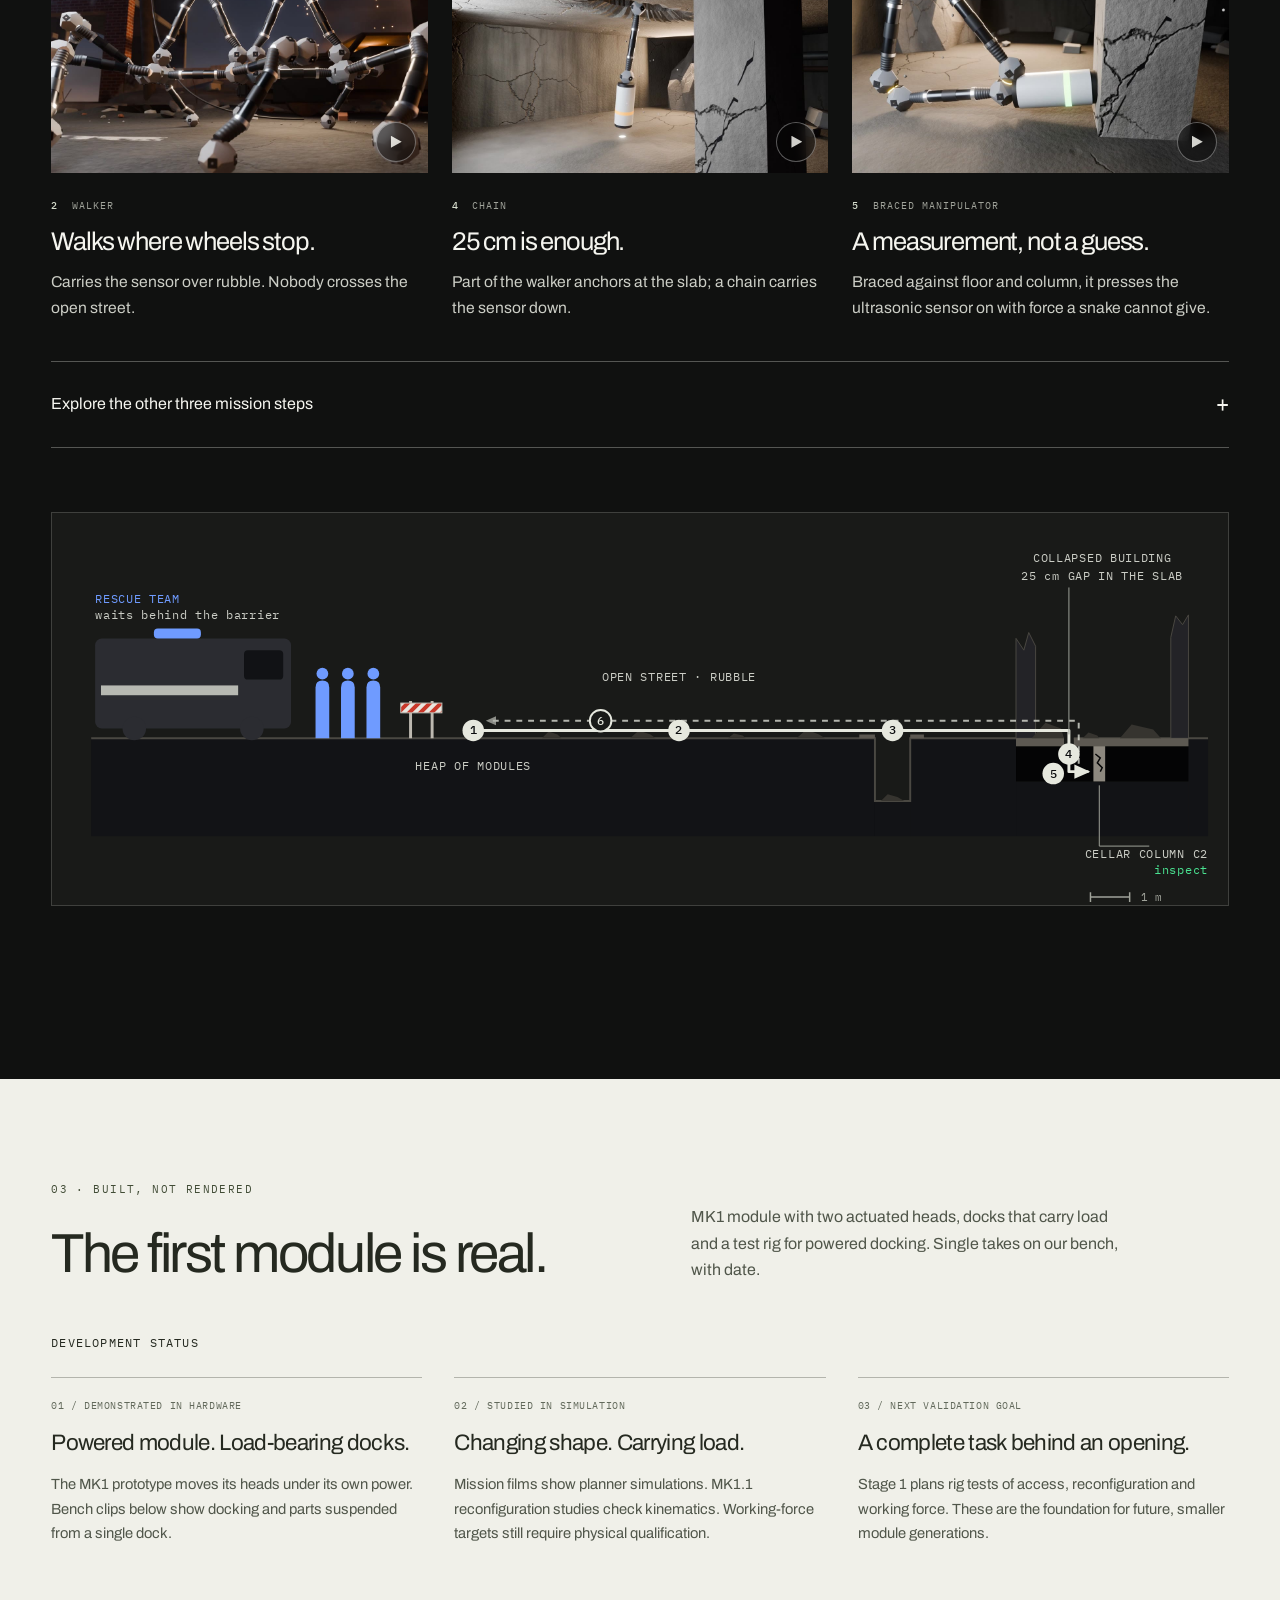
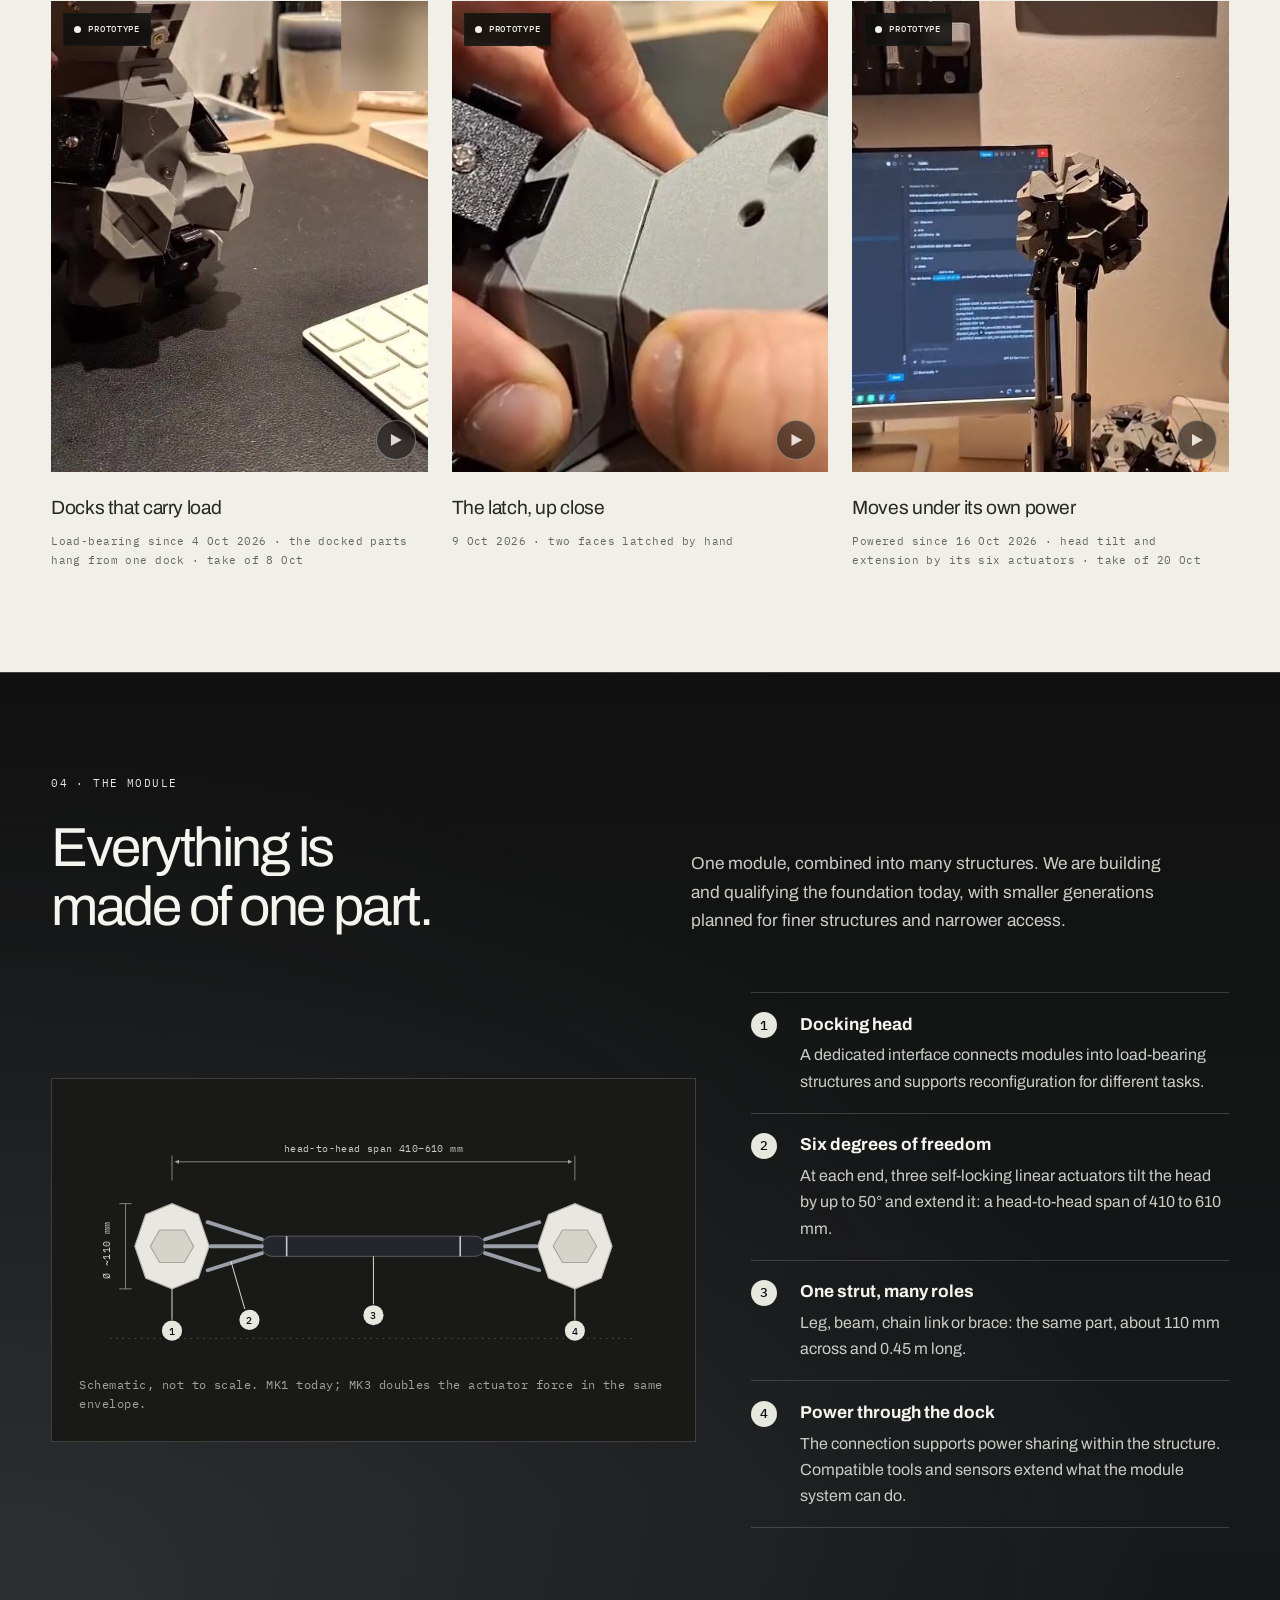
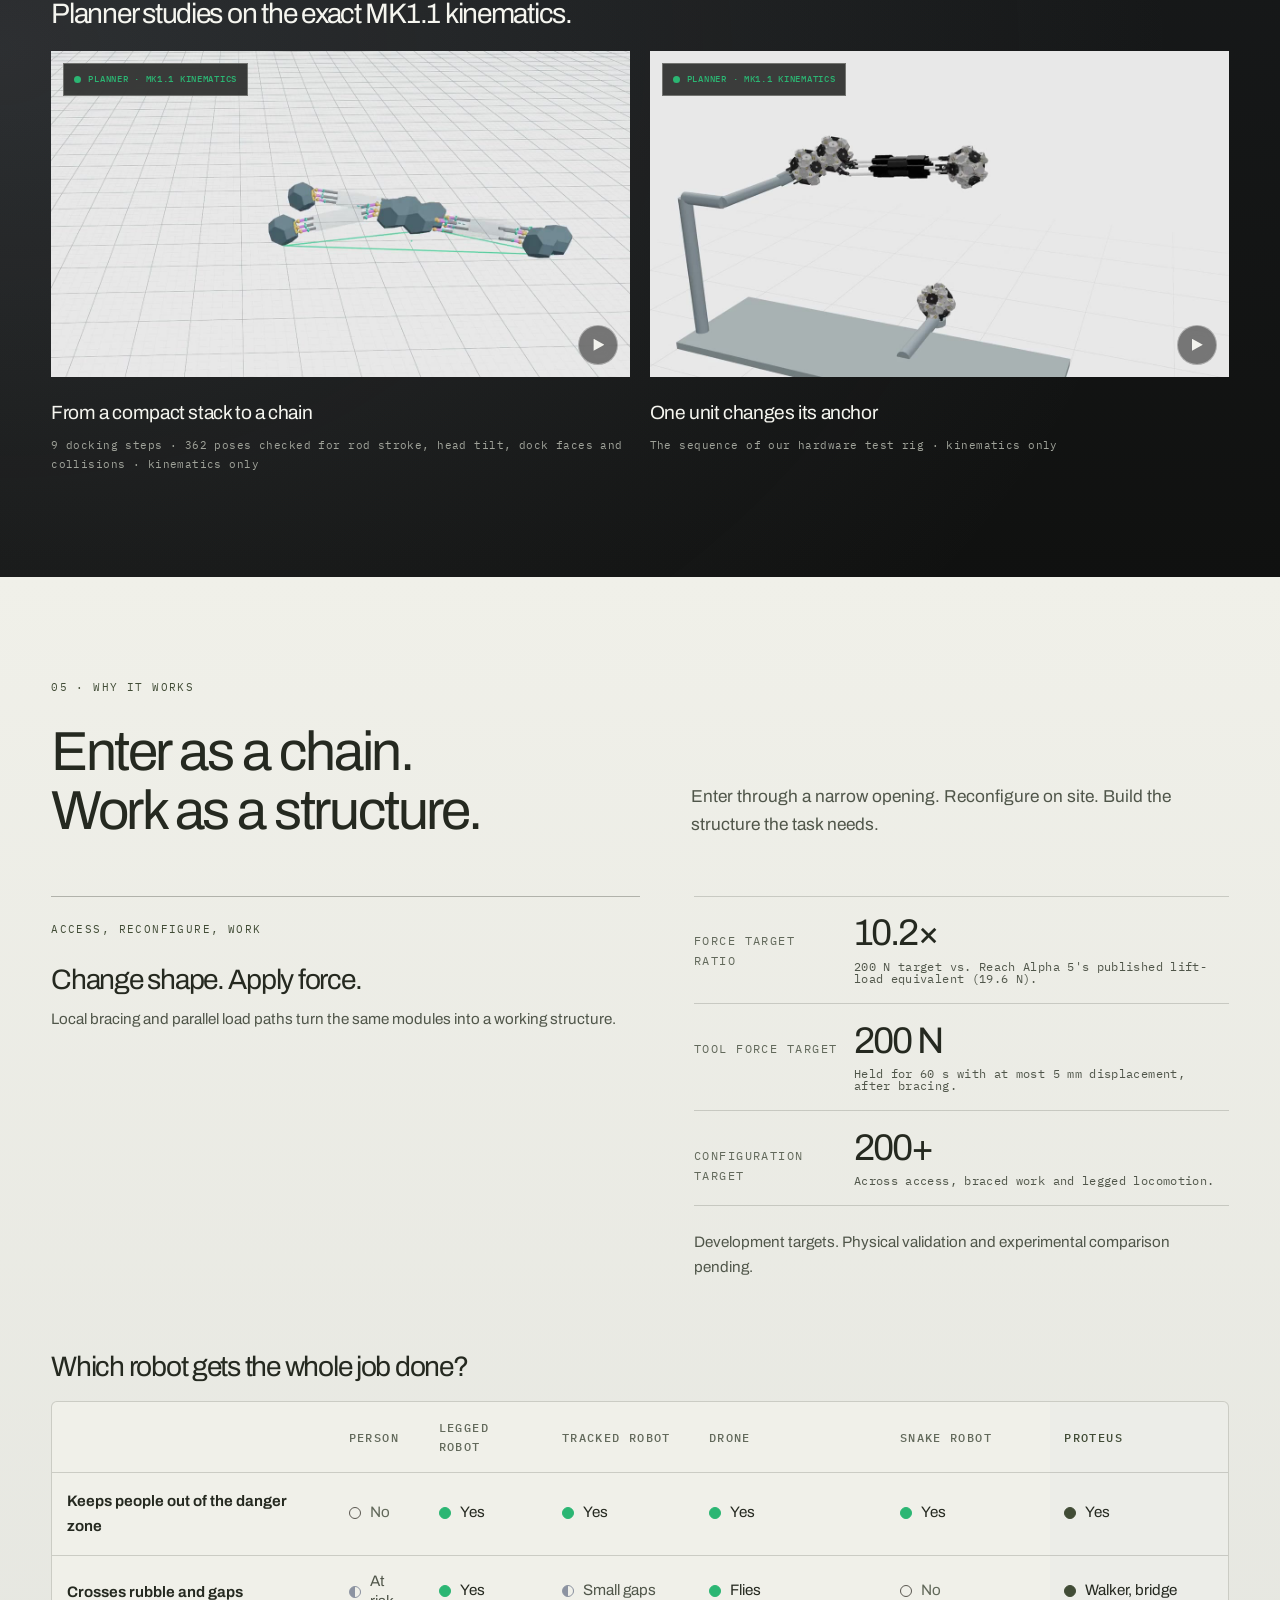
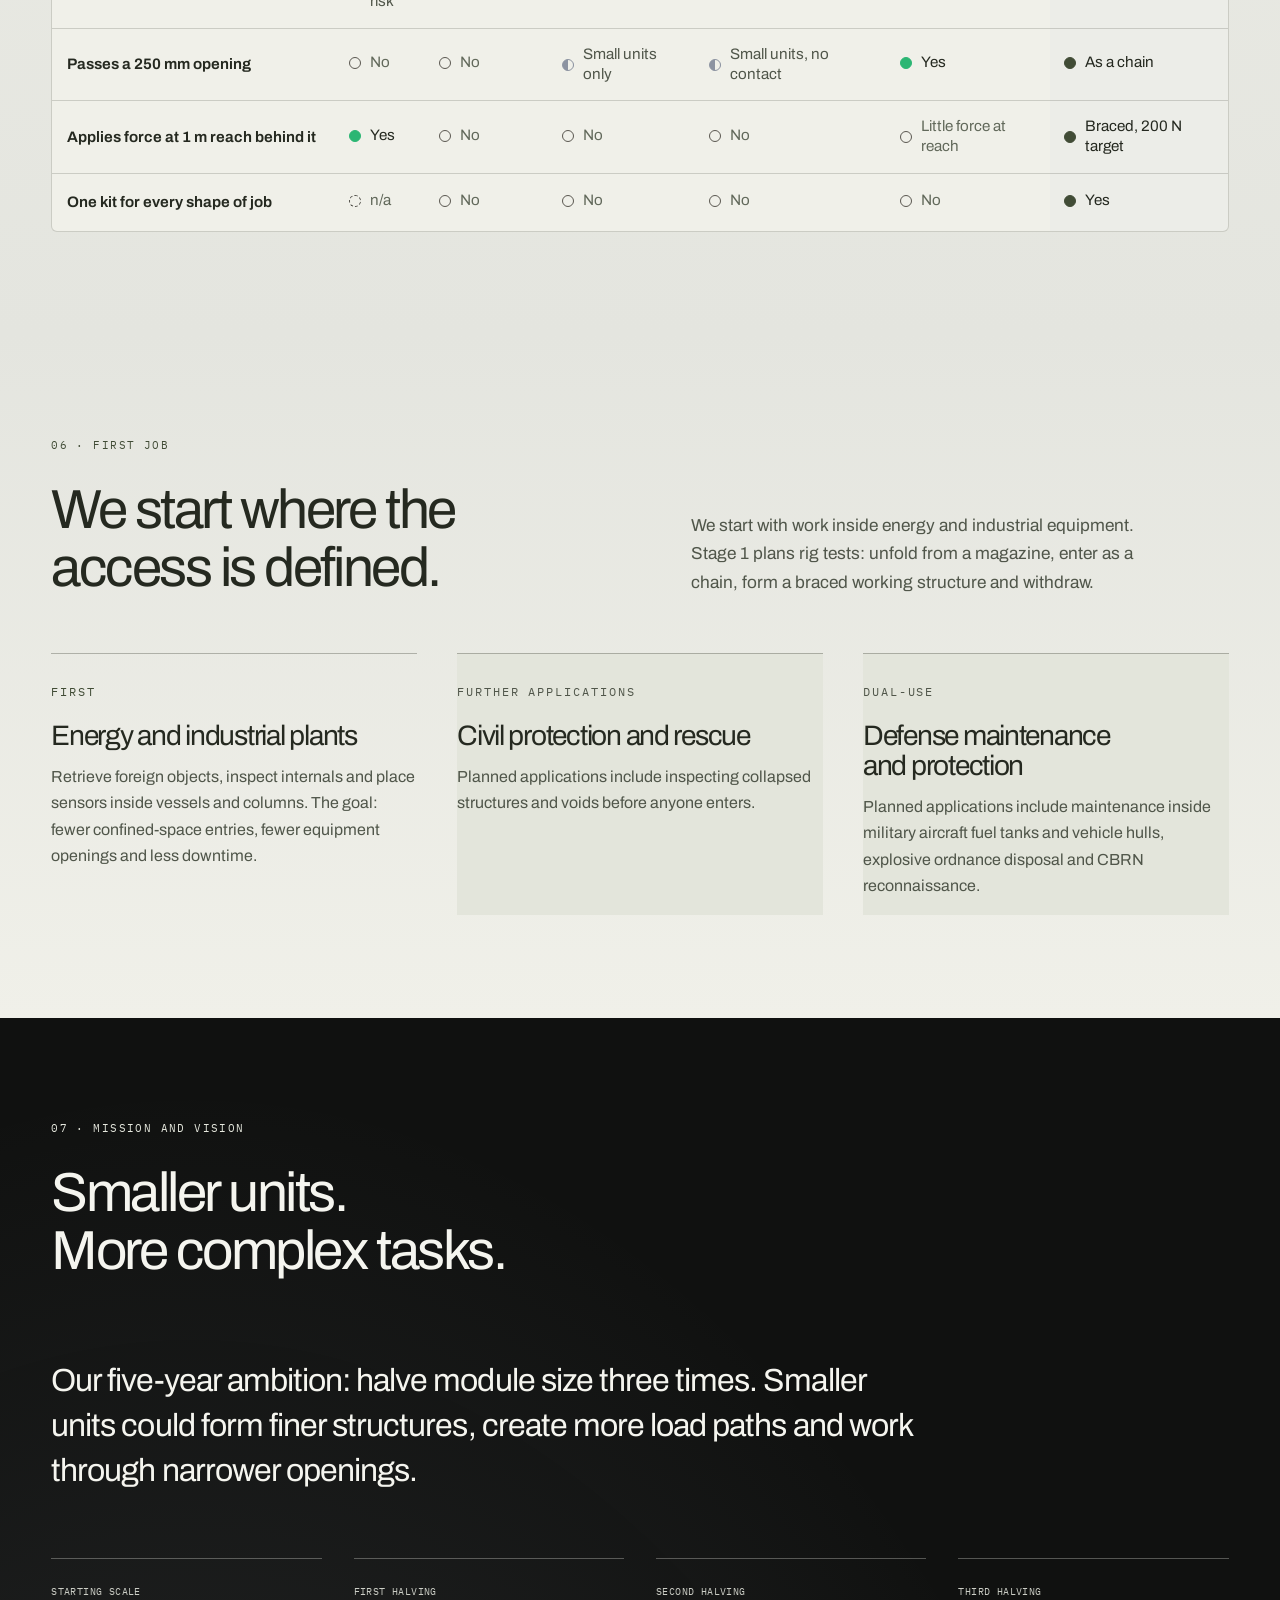
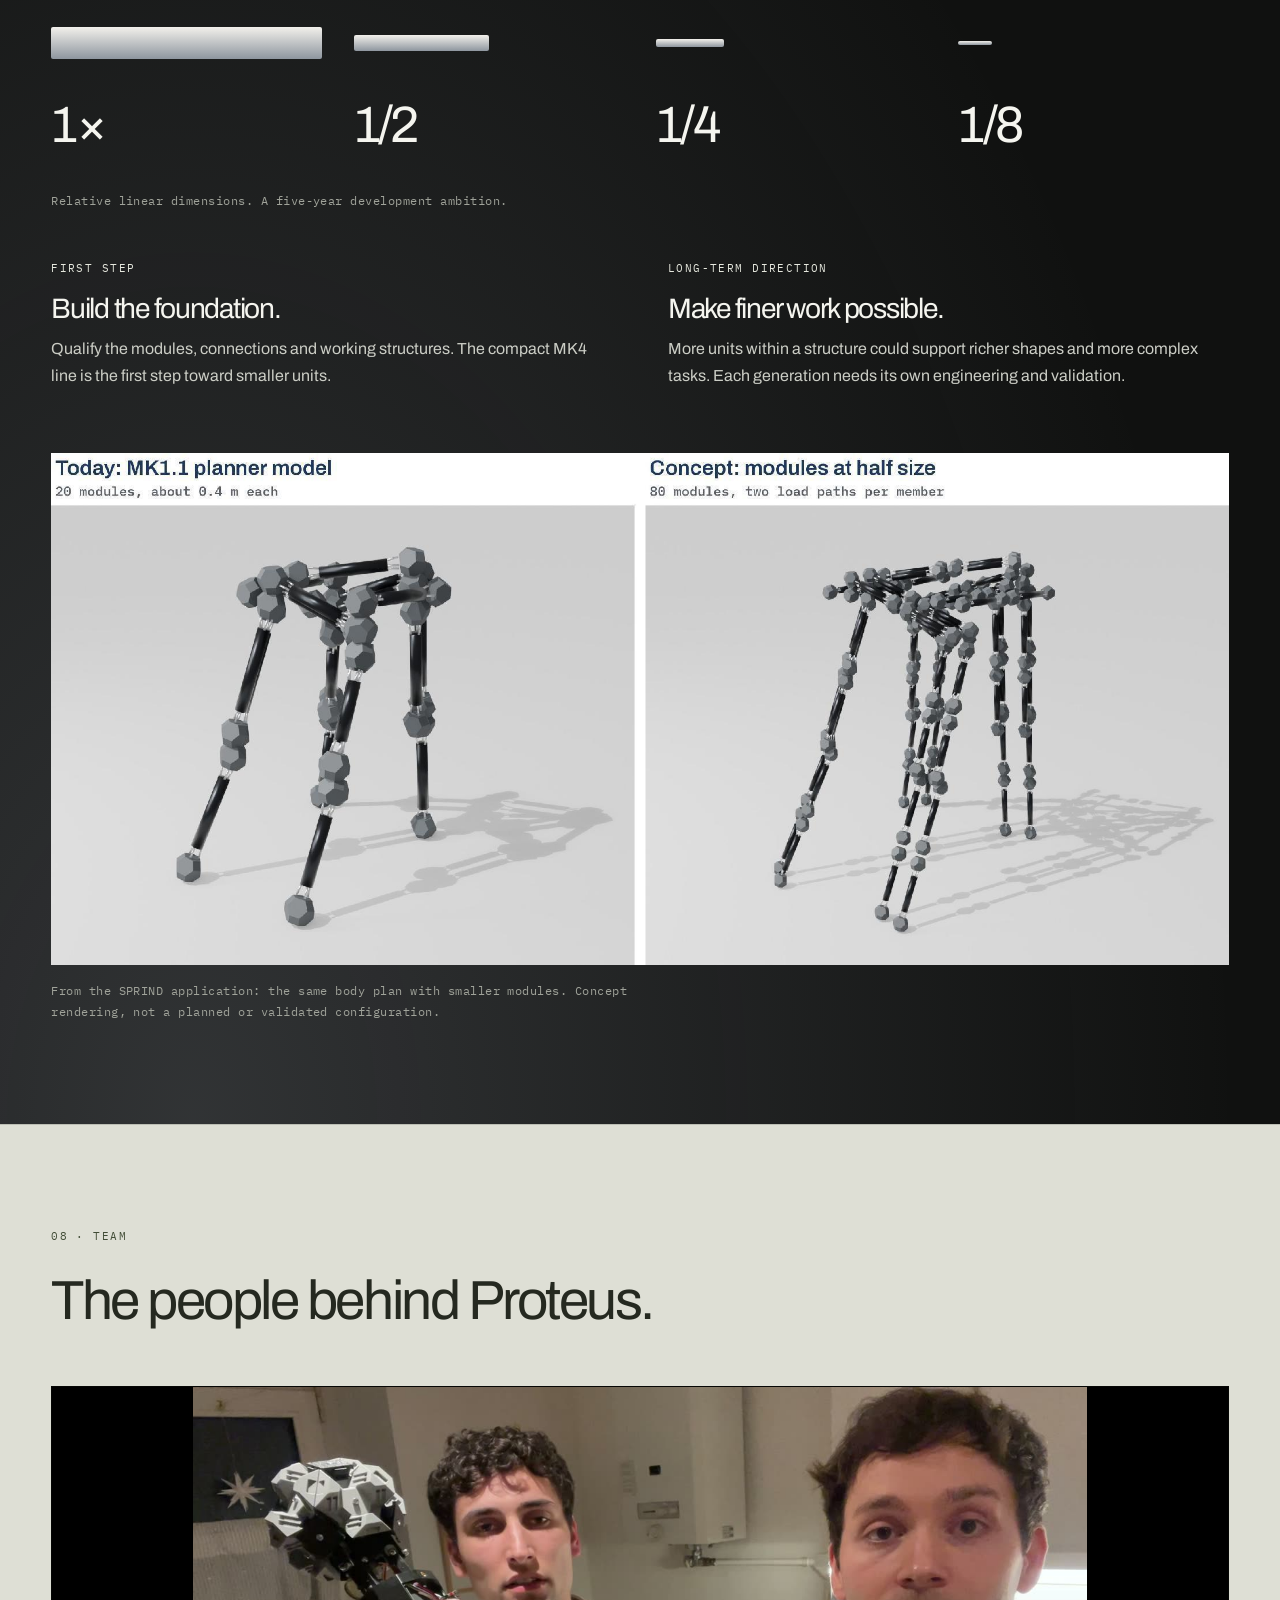
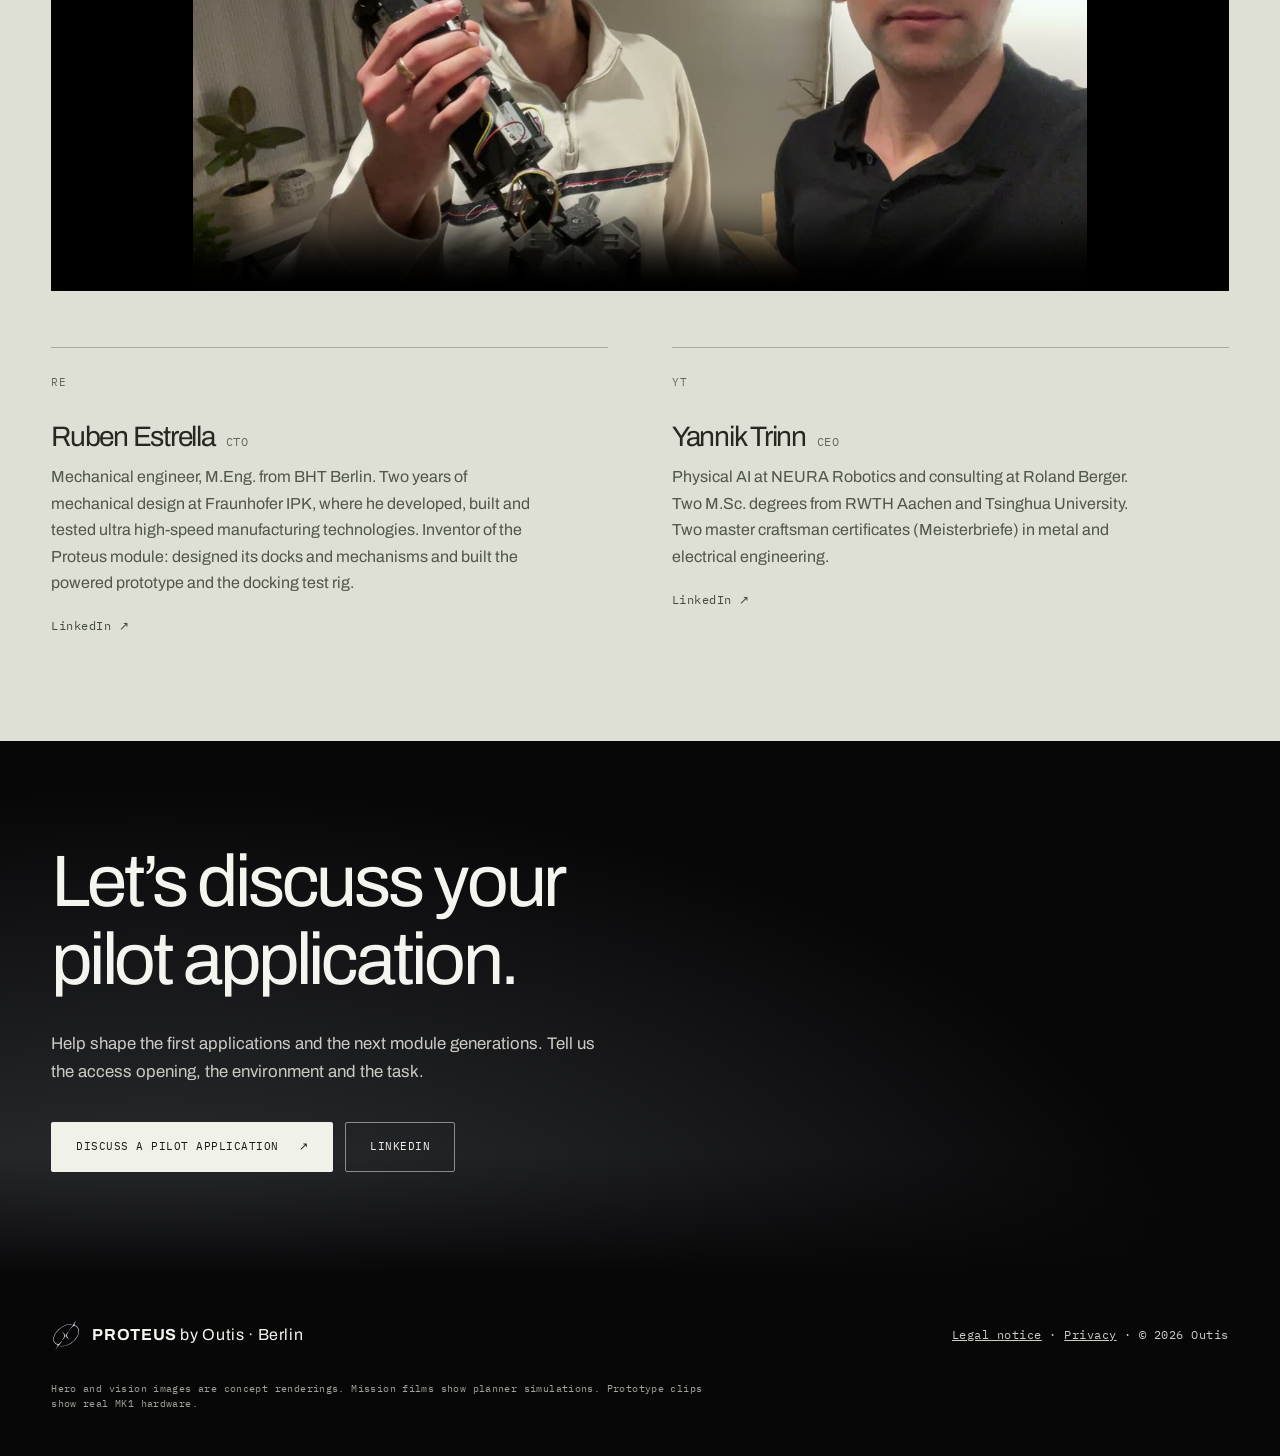
==== commit aee66642: "Animate engineer logo banner continuously from left to right" ====
--- a/index.html
+++ b/index.html
@@ -20,7 +20,7 @@
 <link rel="preload" href="assets/fonts/archivo-latin-wdth-normal.woff2" as="font" type="font/woff2" crossorigin>
 <link rel="preload" href="assets/media/vision-modules.jpg" as="image" fetchpriority="high">
 <link rel="stylesheet" href="assets/css/site.css?v=19">
-<link rel="stylesheet" href="assets/css/figure-study.css?v=3">
+<link rel="stylesheet" href="assets/css/figure-study.css?v=4">
 <script>document.documentElement.classList.add('js');</script>
 </head>
 <body>
--- a/assets/css/figure-study.css
+++ b/assets/css/figure-study.css
@@ -82,6 +82,17 @@
 @media (min-width: 760px) {
   .logos .wrap { padding-left: max(40px, env(safe-area-inset-left, 0px)); padding-right: max(40px, env(safe-area-inset-right, 0px)); }
 }
+/* Both identical tracks move one full track width before the seamless reset. */
+@keyframes logos-run-right {
+  from { transform: translateX(-100%); }
+  to { transform: translateX(0); }
+}
+@media (prefers-reduced-motion: no-preference) {
+  .logos__track { width: max-content; flex: 0 0 auto; animation: logos-run-right 52s linear infinite; }
+}
+@media (prefers-reduced-motion: no-preference) and (max-width: 760px) {
+  .logos__track { animation-duration: 40s; }
+}
 .paper { --bg: #f0f0e9; --bg-2: #e8e9e1; --bg-3: #e3e5db; --bg-4: #d8dbcf; --ink: #252920; --ink-2: #50564a; --ink-3: #62695b; --line: rgba(37,41,32,.18); --line-2: rgba(37,41,32,.3); --accent: #414c36; --accent-text: #414c36; --proto: #f0f1e9; background: var(--bg); color: var(--ink); }
 .paper :focus-visible { outline-color: #414c36; }
 .built__clips { gap: 24px; }
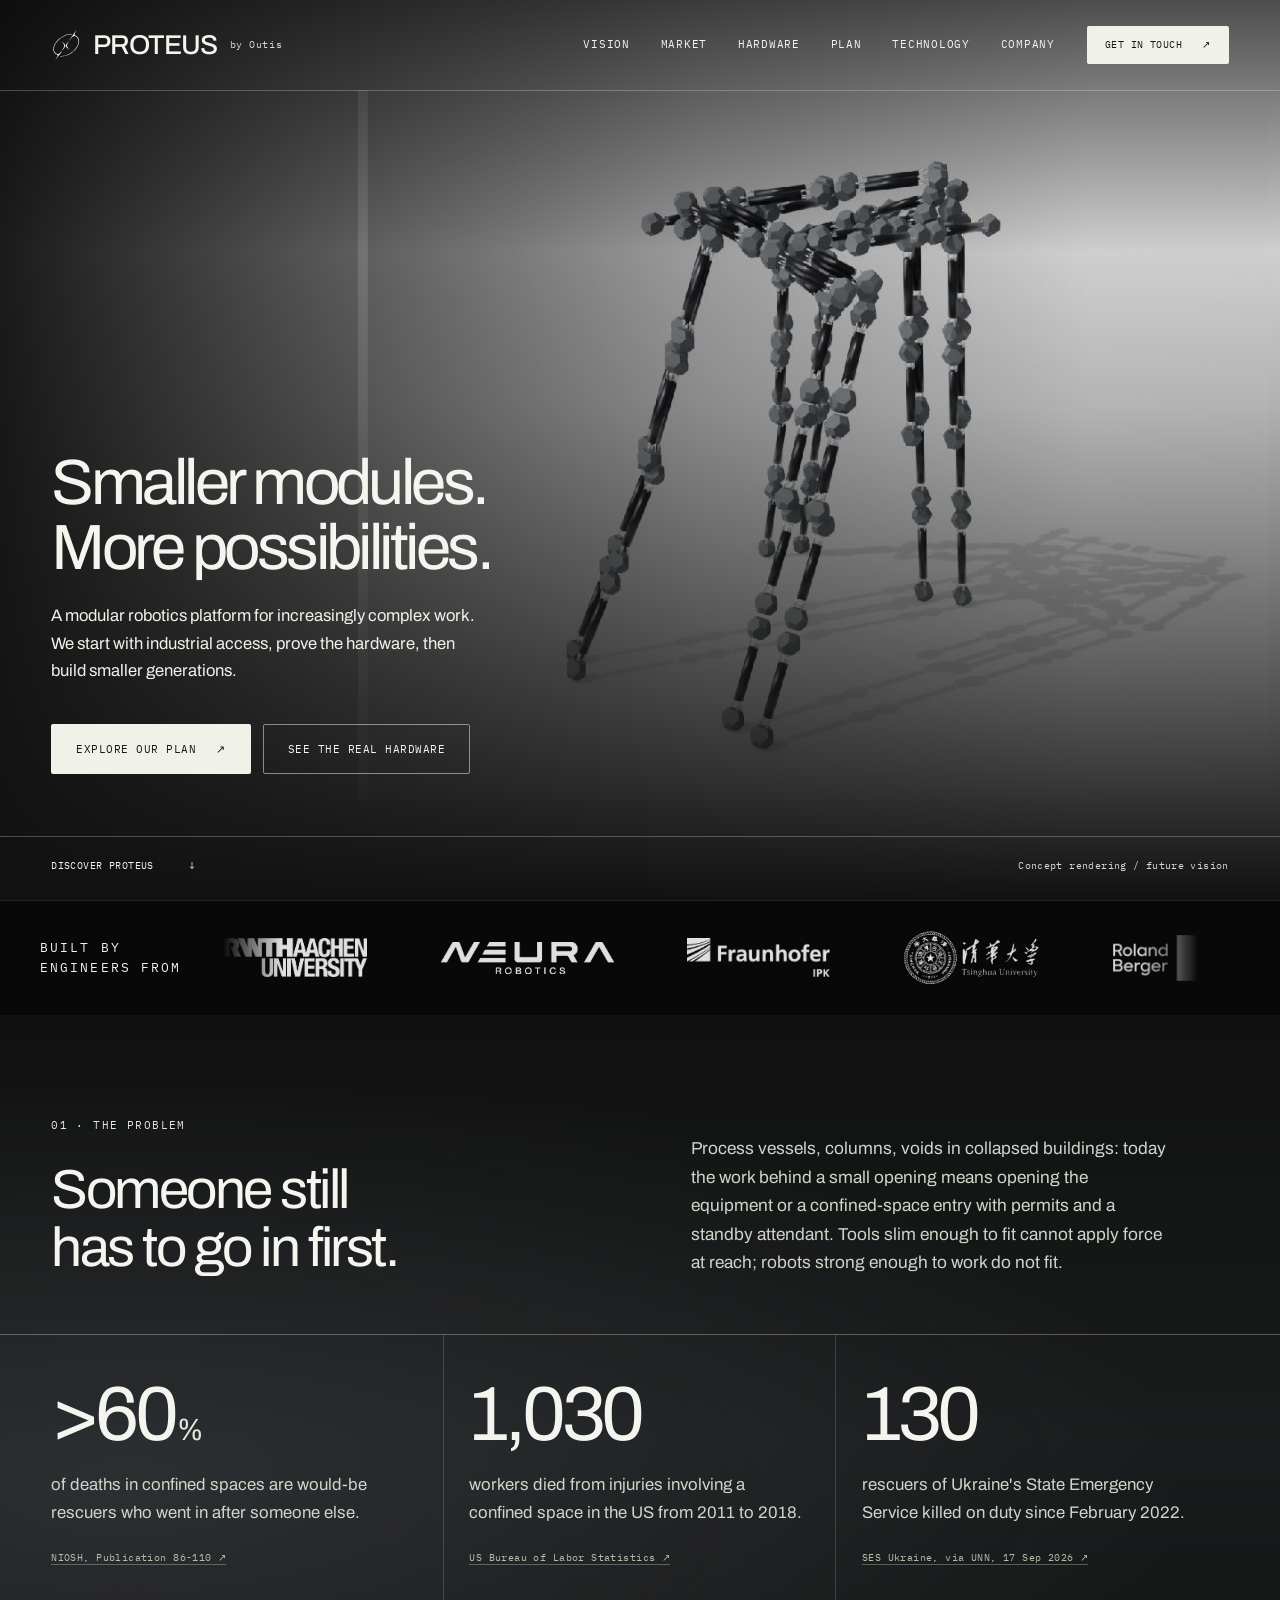
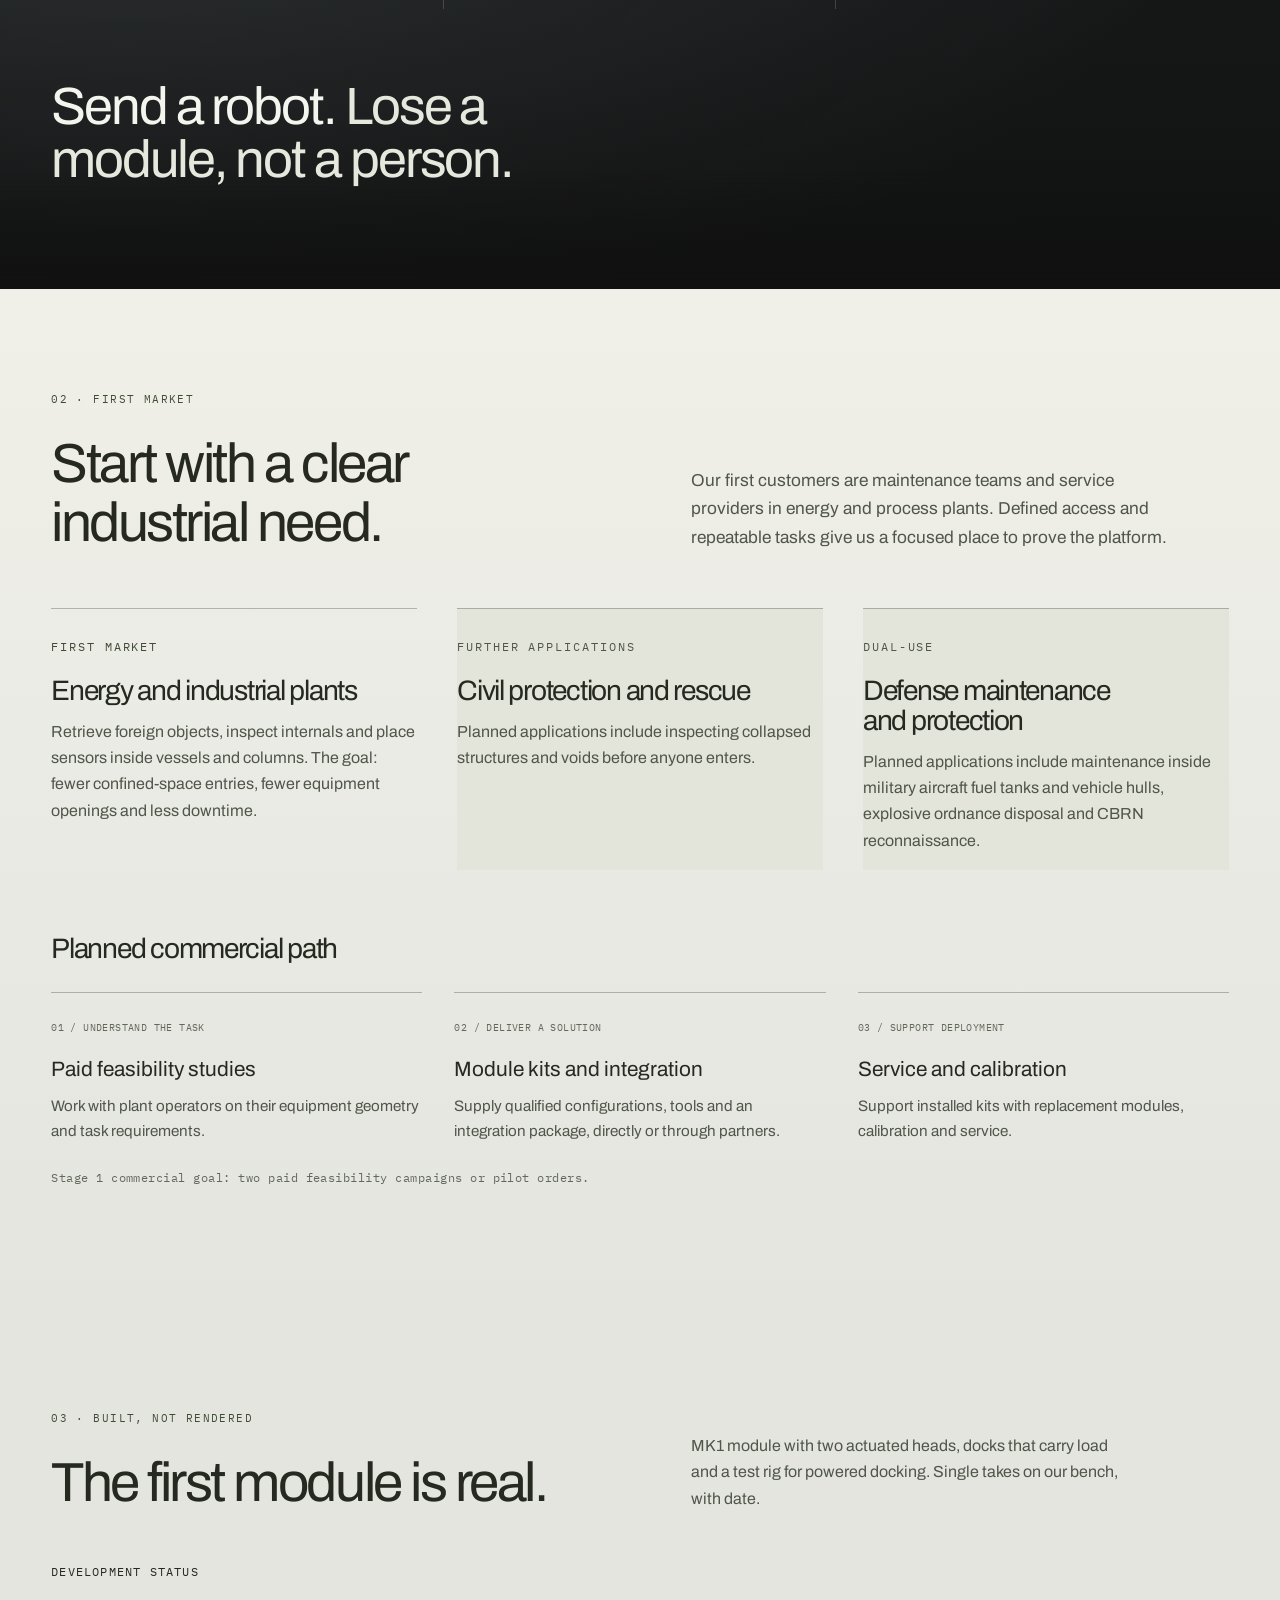
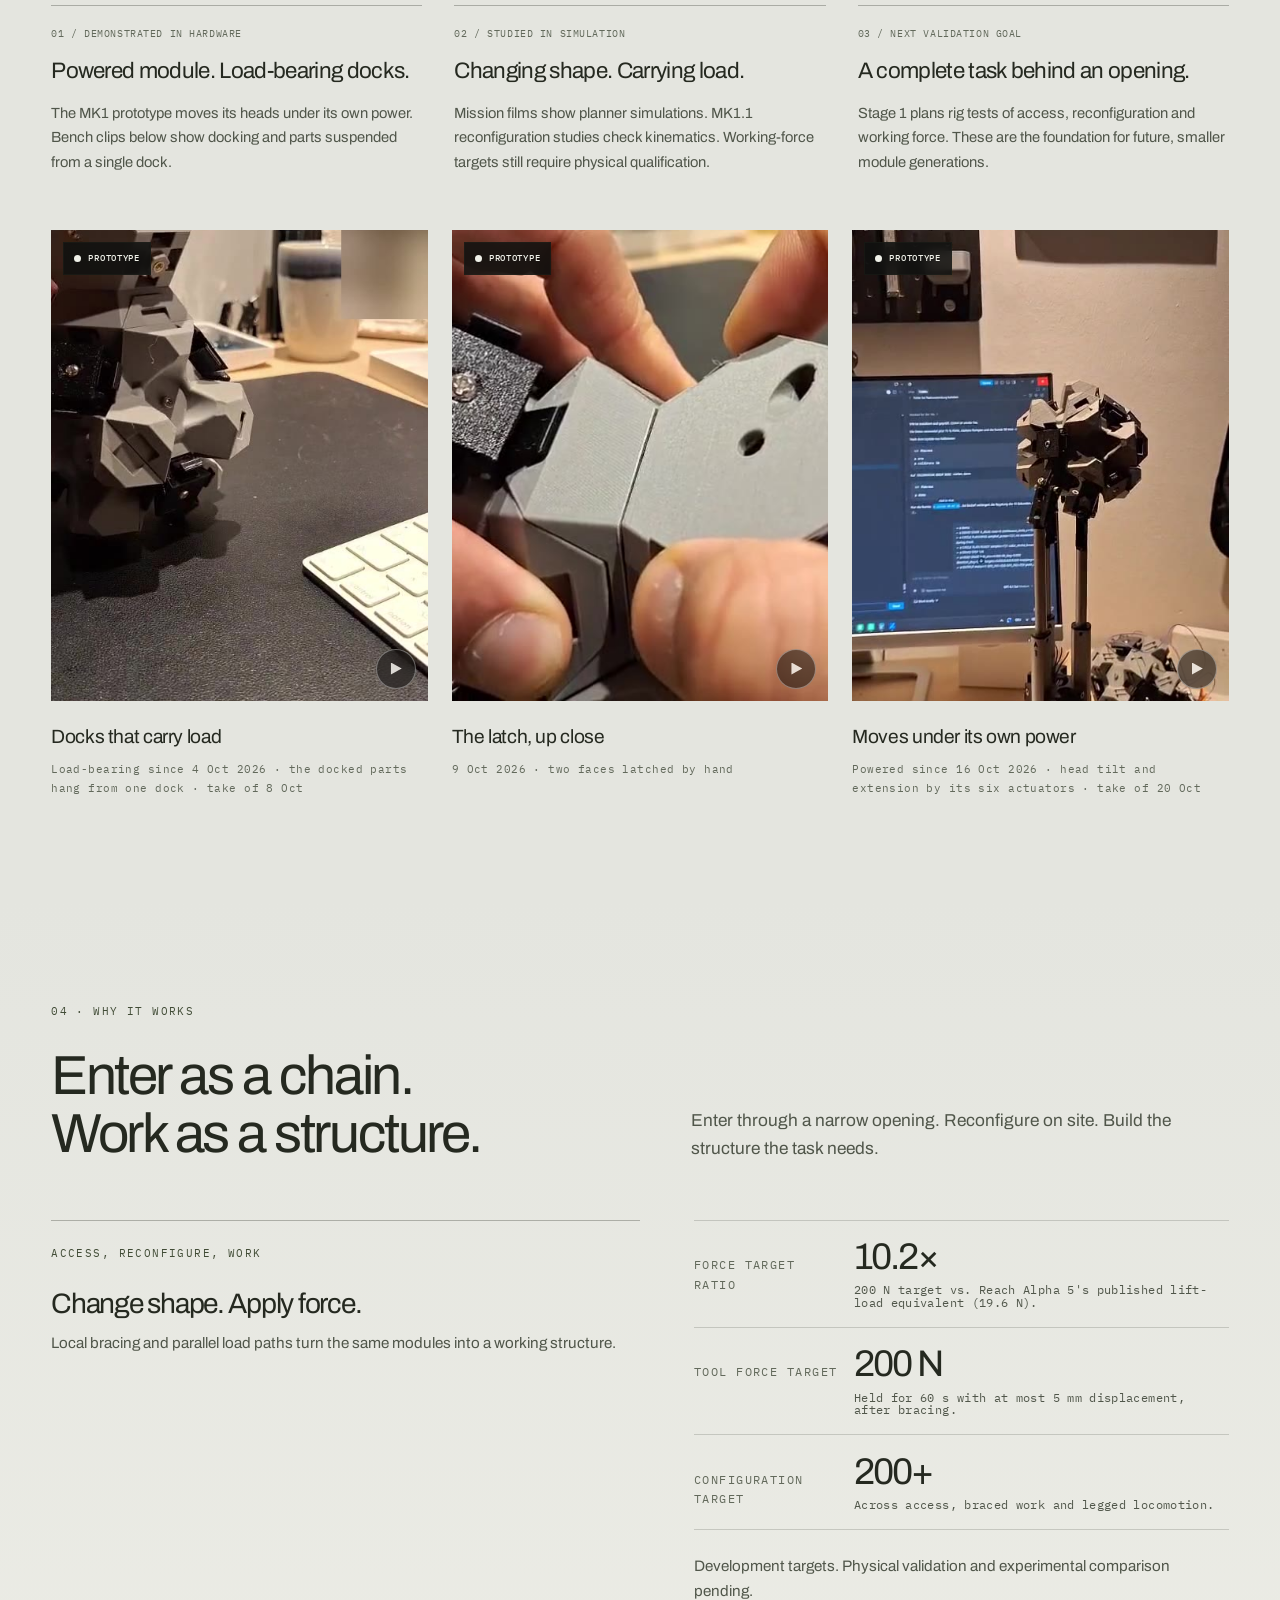
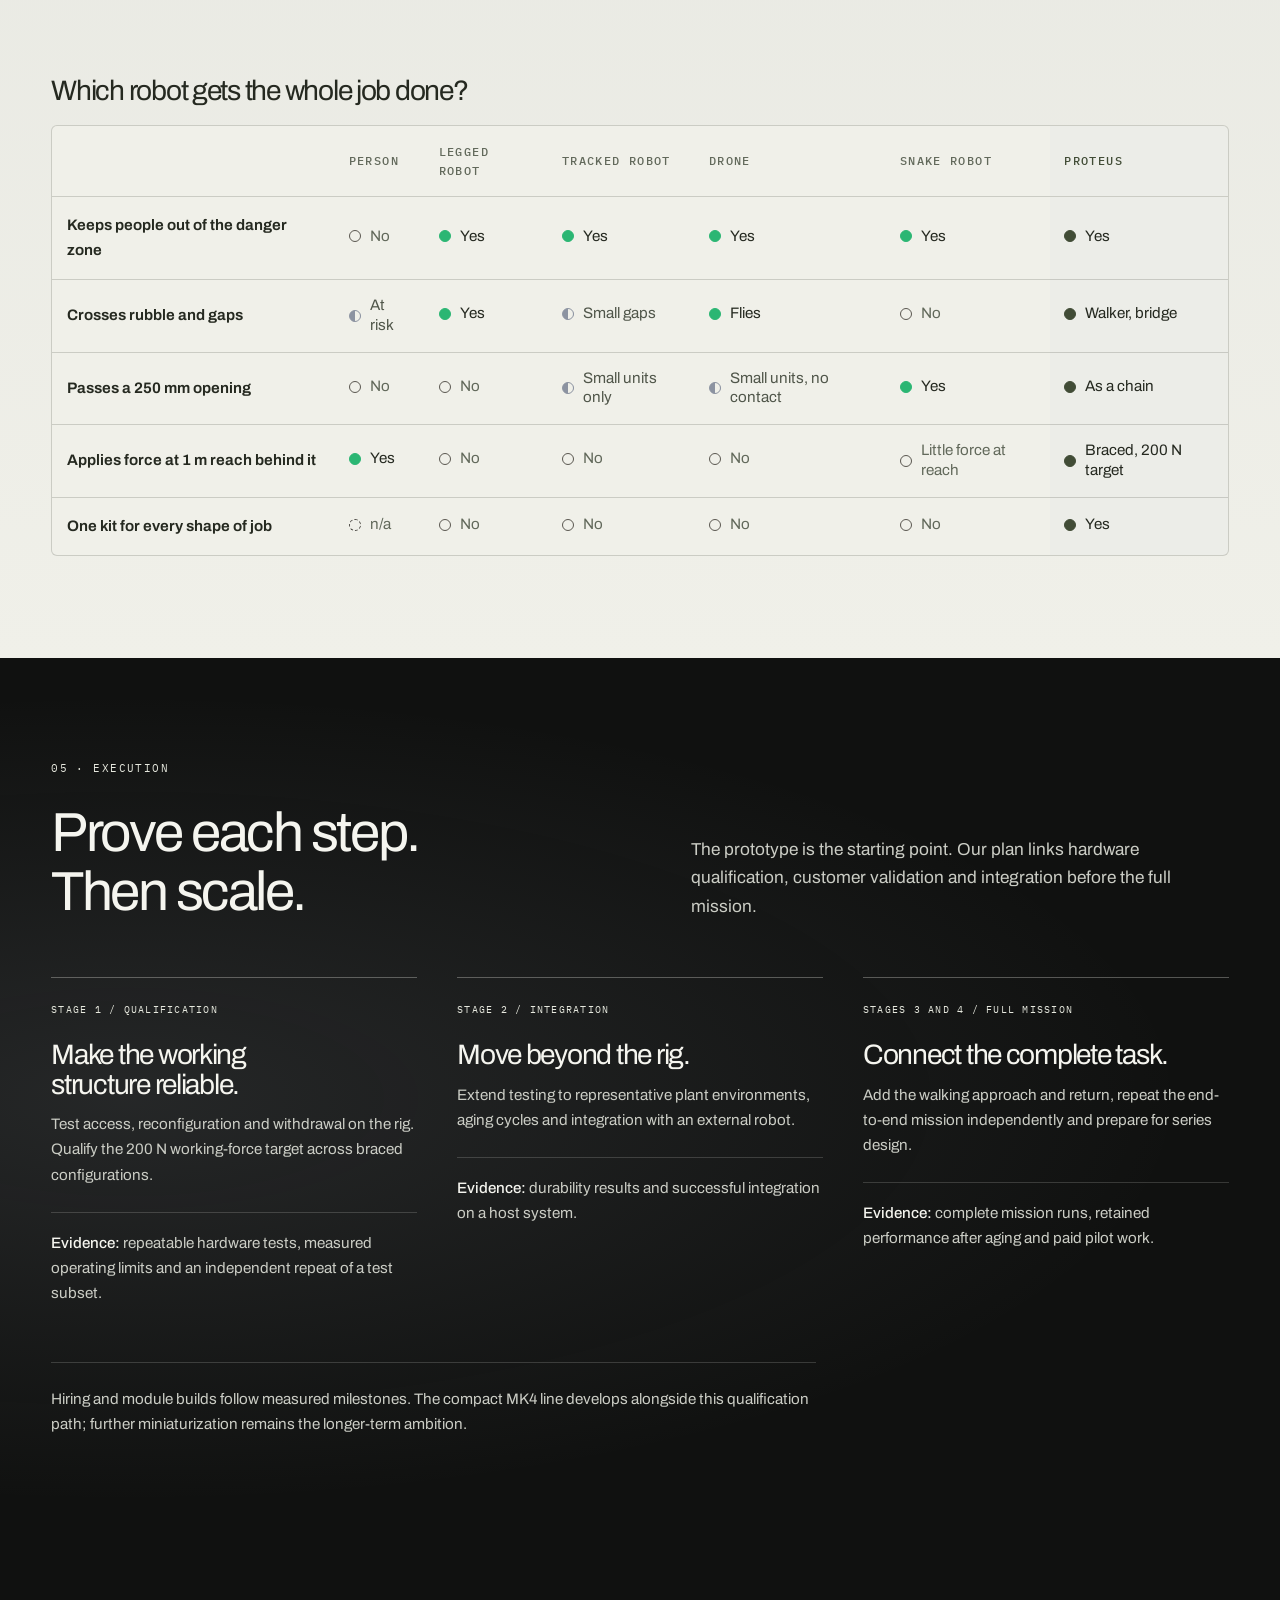
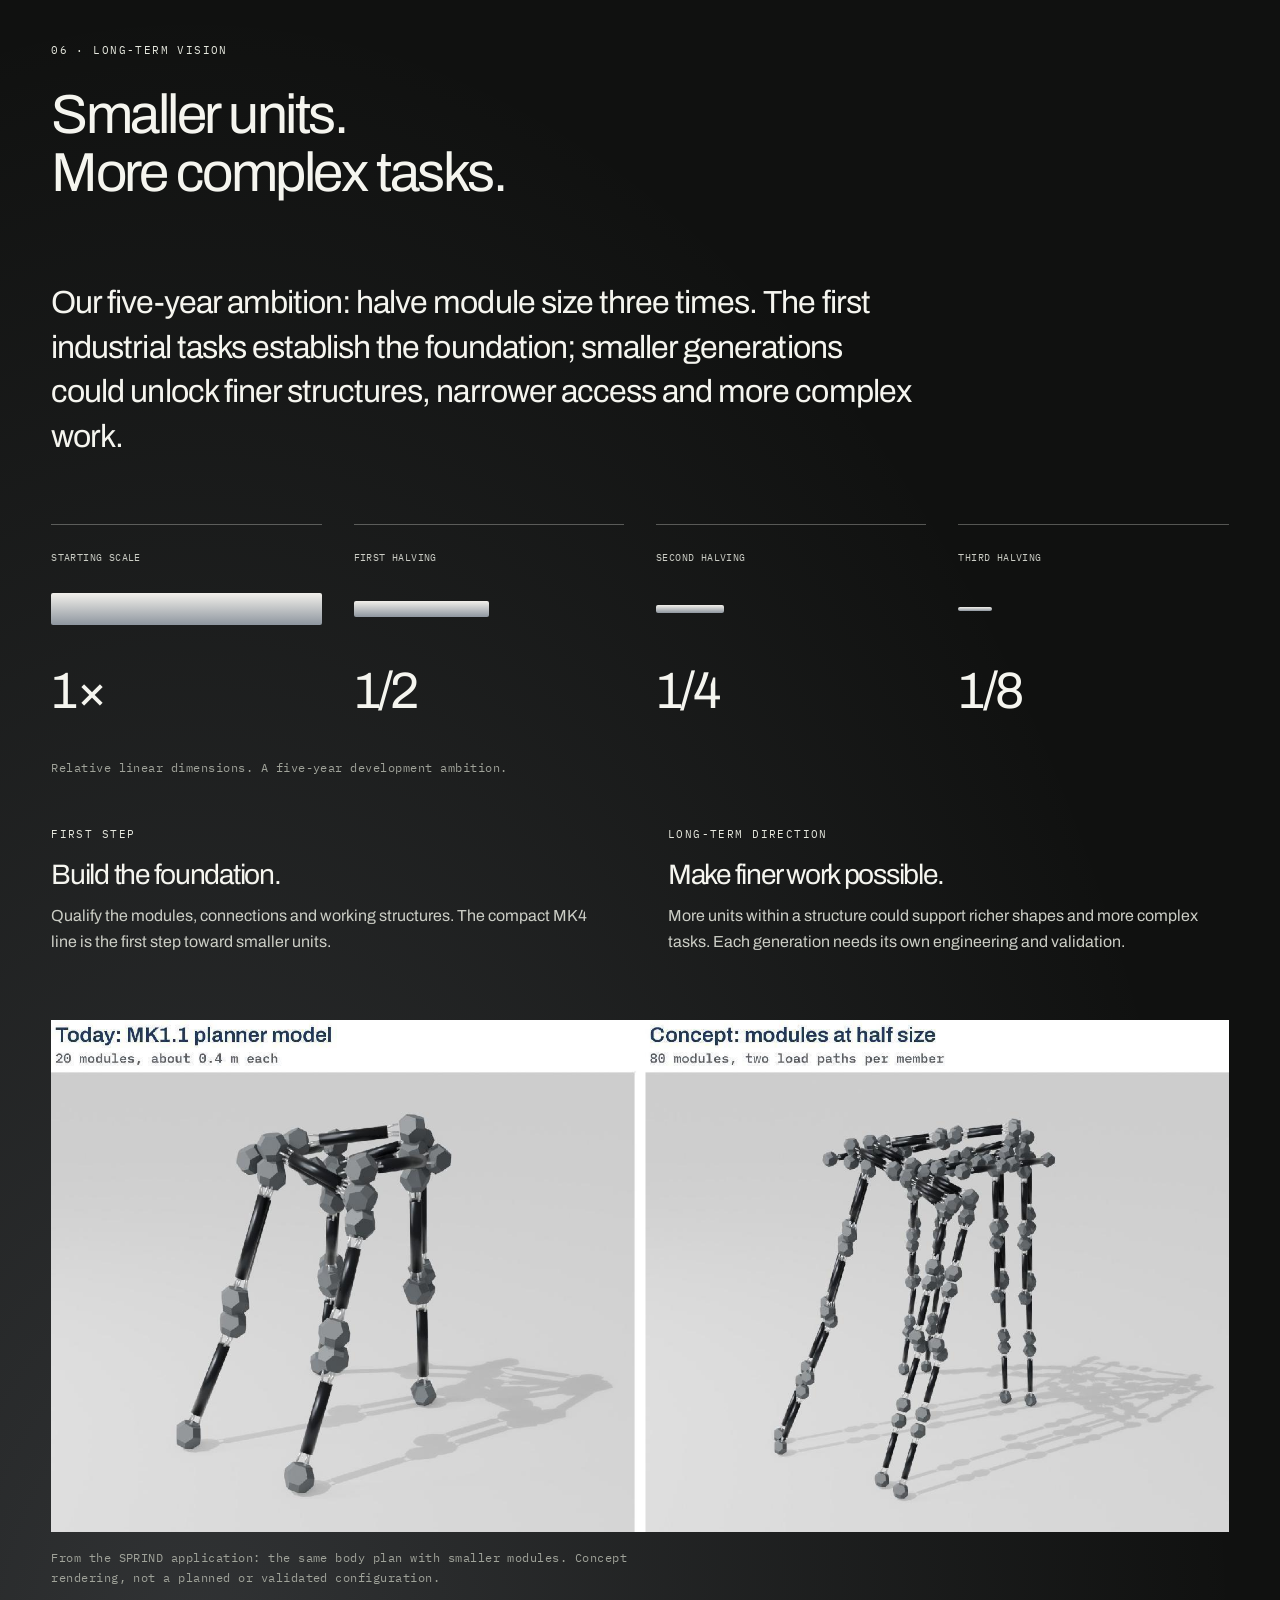
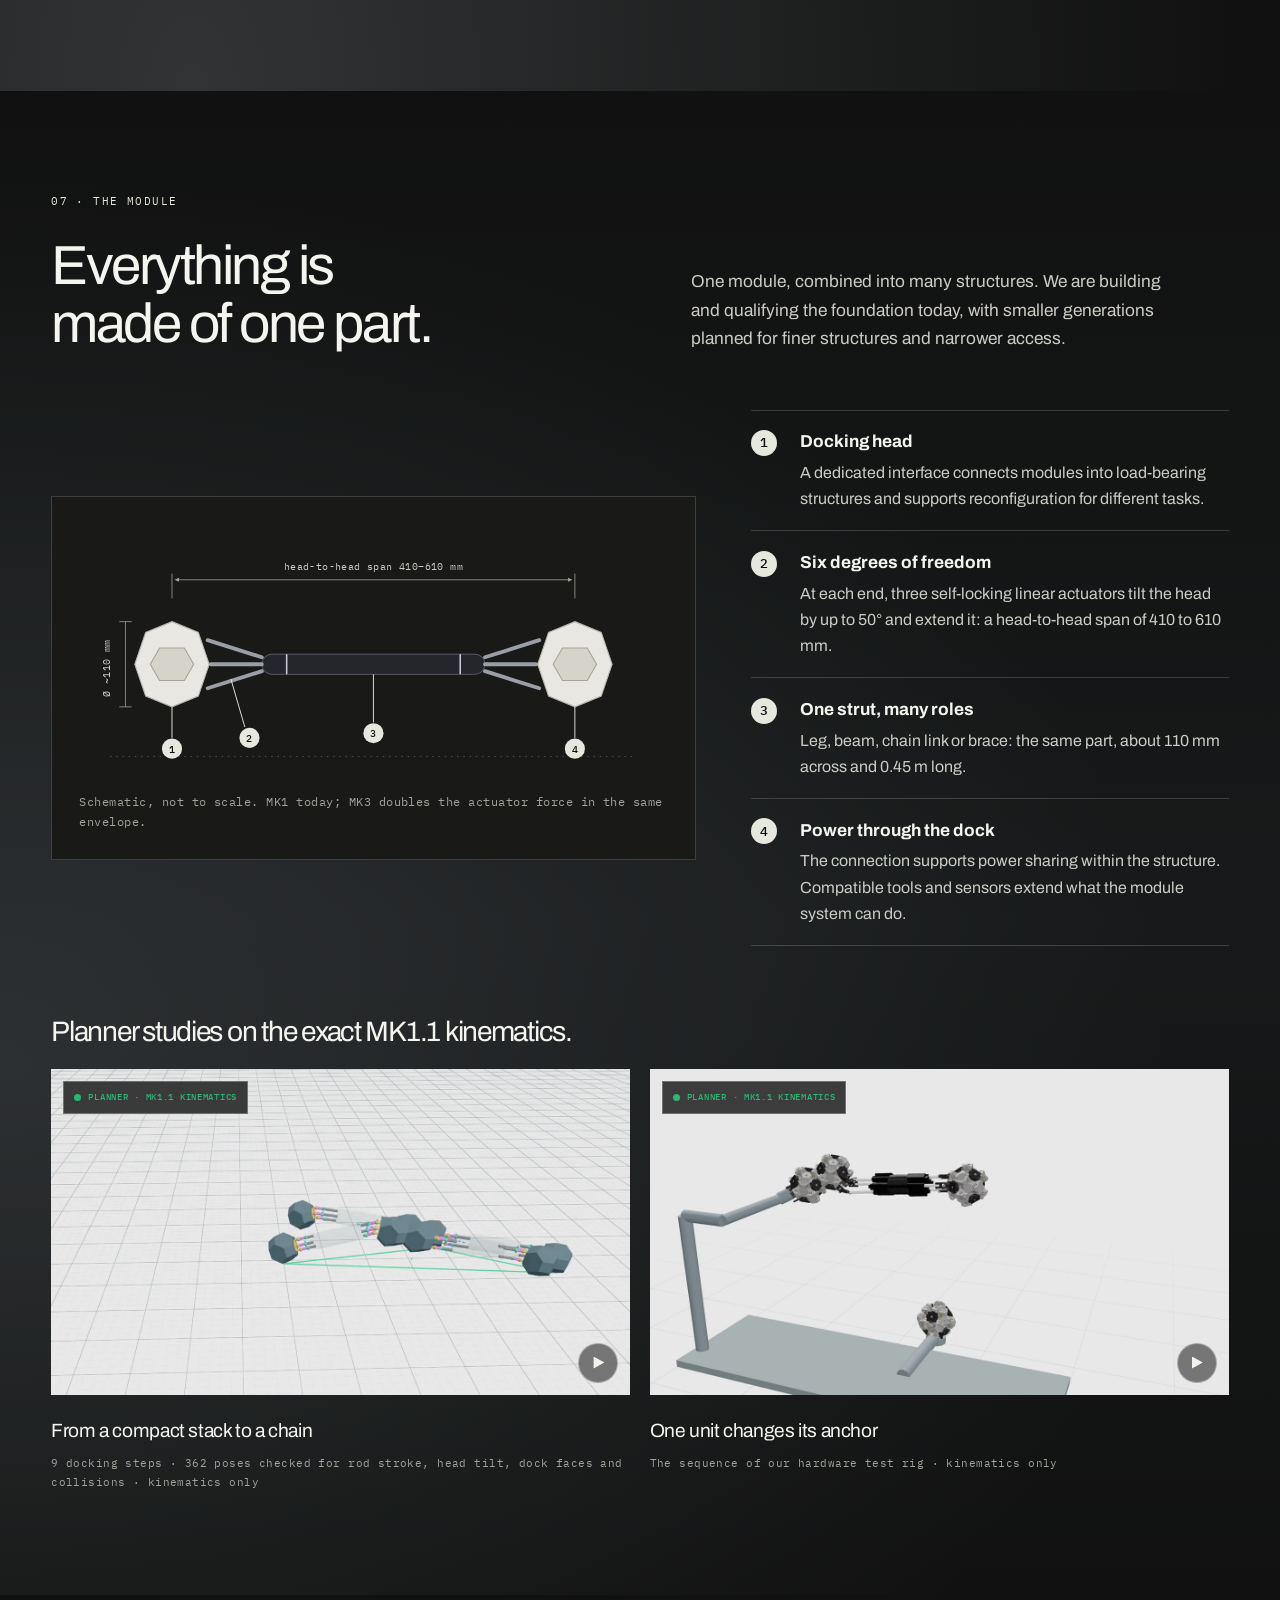
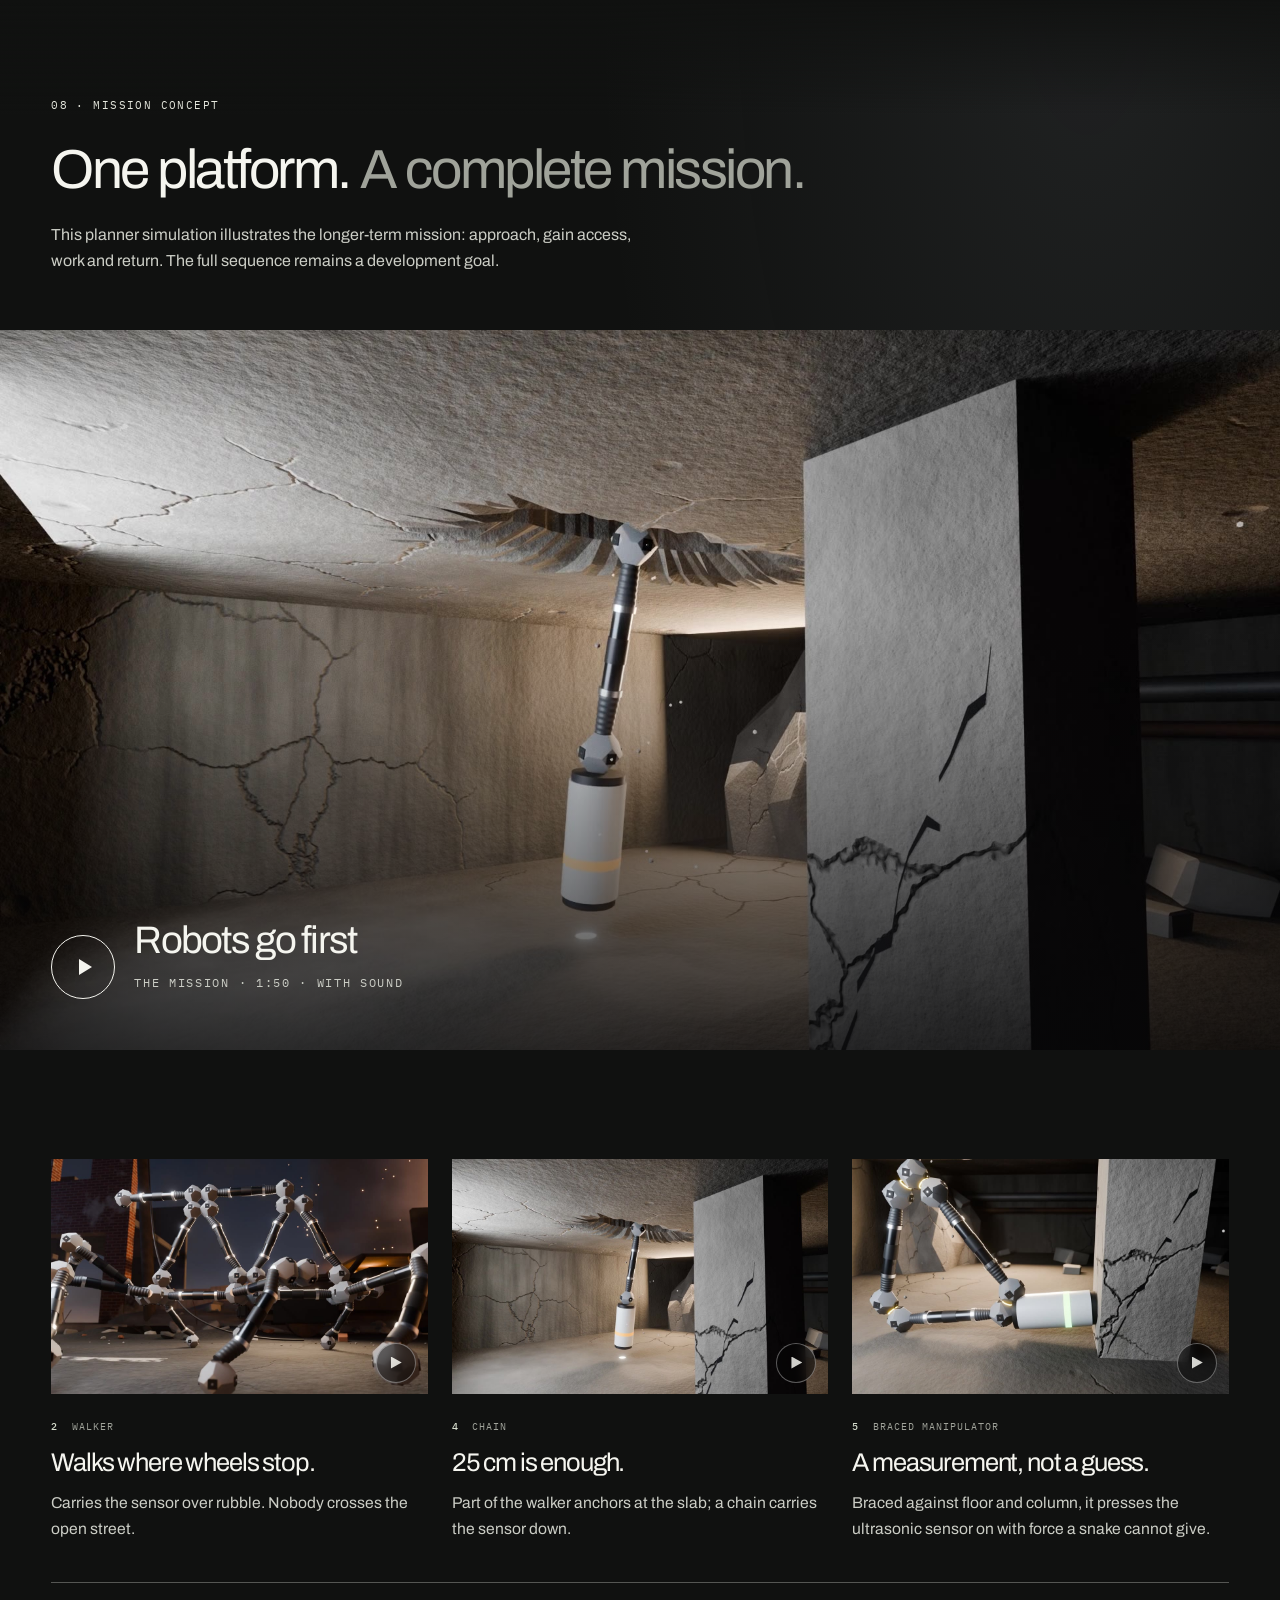
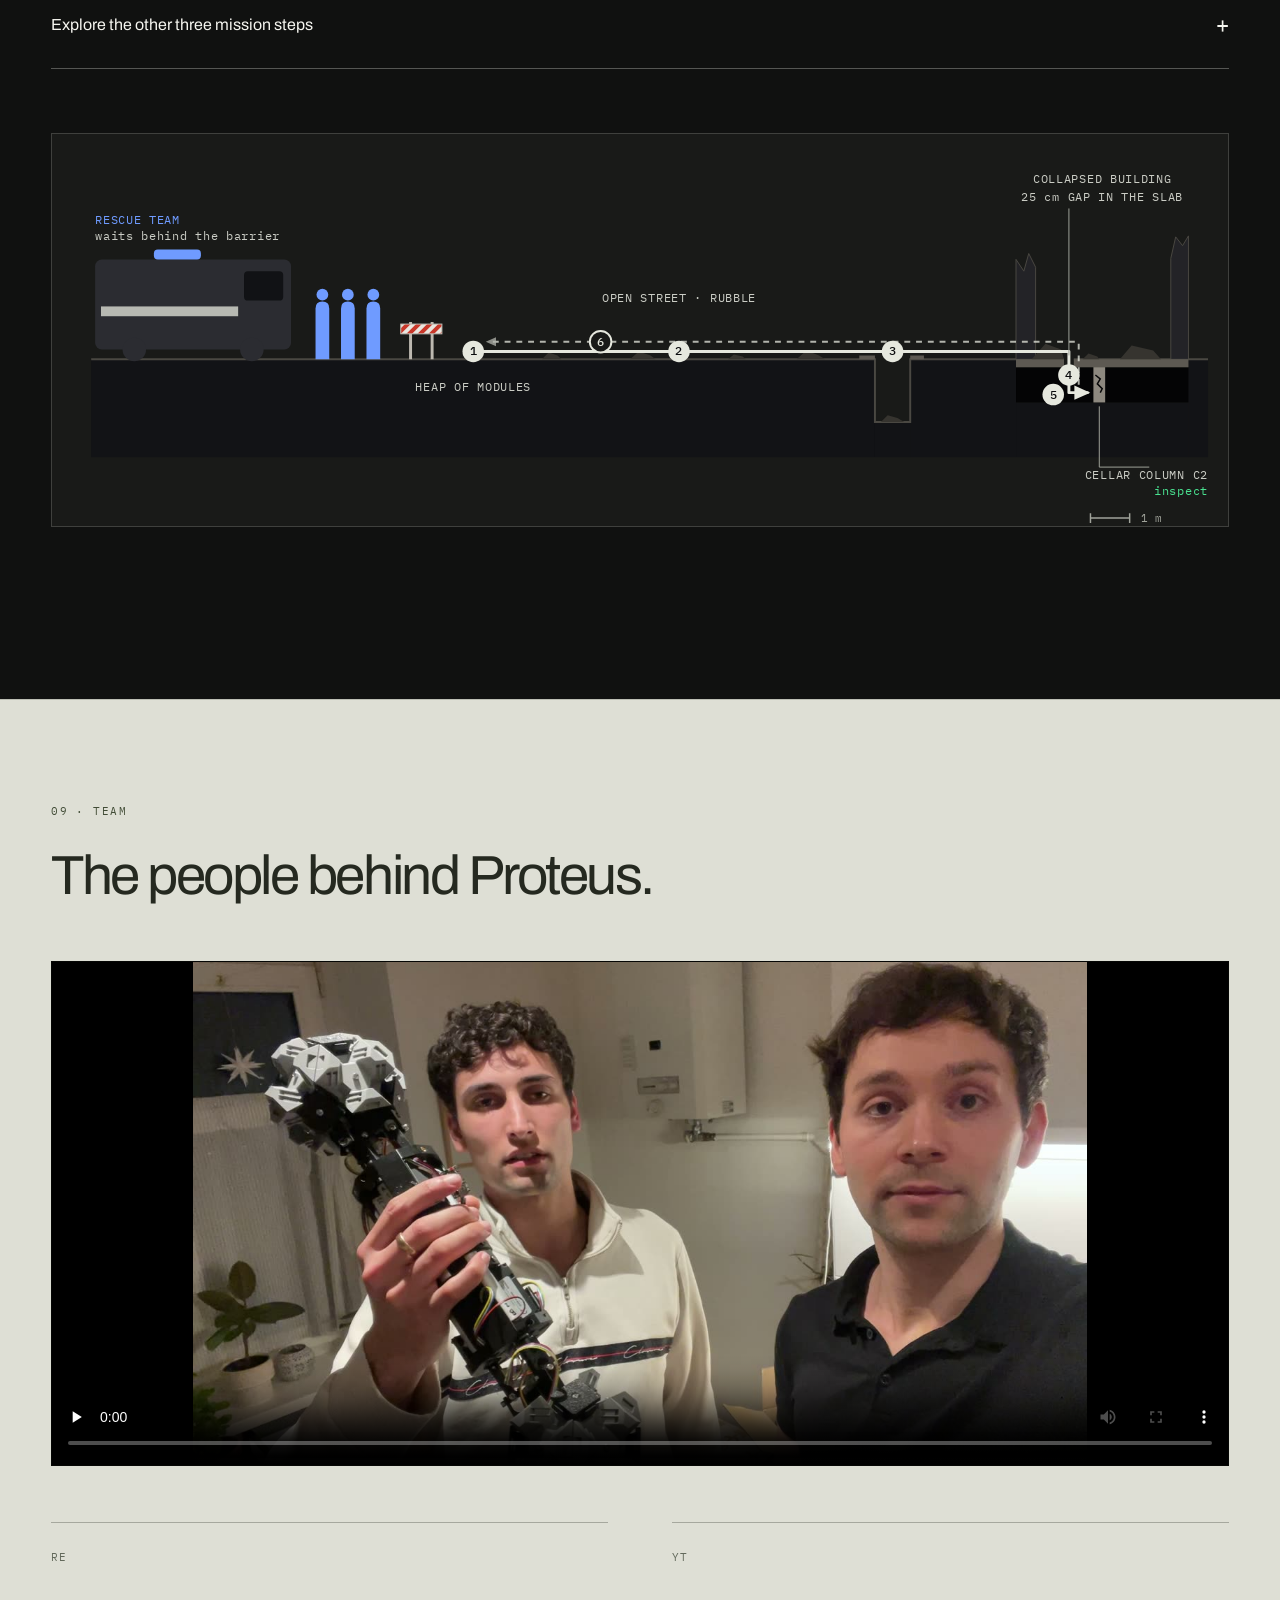
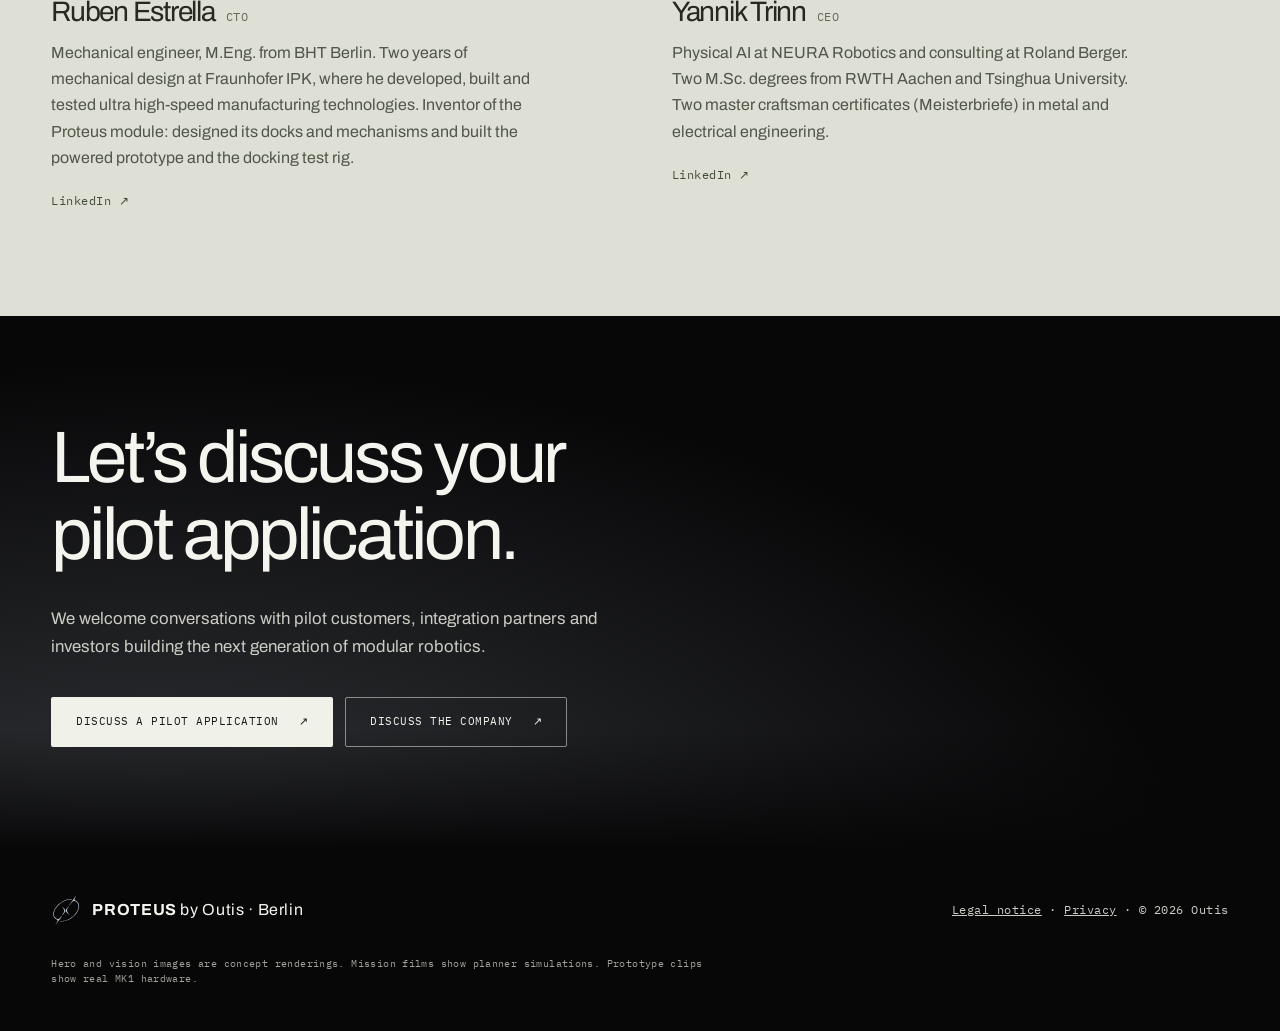
==== commit d0df16b2: "Structure investor narrative around market evidence execution and vision" ====
--- a/index.html
+++ b/index.html
@@ -20,7 +20,7 @@
 <link rel="preload" href="assets/fonts/archivo-latin-wdth-normal.woff2" as="font" type="font/woff2" crossorigin>
 <link rel="preload" href="assets/media/vision-modules.jpg" as="image" fetchpriority="high">
 <link rel="stylesheet" href="assets/css/site.css?v=19">
-<link rel="stylesheet" href="assets/css/figure-study.css?v=4">
+<link rel="stylesheet" href="assets/css/figure-study.css?v=5">
 <script>document.documentElement.classList.add('js');</script>
 </head>
 <body>
@@ -33,11 +33,11 @@
       <span class="brand__word">Proteus</span><span class="brand__by">by Outis</span>
     </a>
     <nav class="nav__links" id="menu" aria-label="Main">
-      <a href="#shift">In motion</a>
+      <a href="#vision">Vision</a>
+      <a href="#first-job">Market</a>
       <a href="#built">Hardware</a>
-      <a href="#module">Technology</a>
-      <a href="#first-job">Applications</a>
-      <a href="#vision">Vision</a>
+      <a href="#execution">Plan</a>
+      <a href="#physics">Technology</a>
       <a href="#team">Company</a>
     </nav>
     <a class="btn btn--accent btn--small nav__cta" href="#contact">Get in touch <span aria-hidden="true">↗</span></a>
@@ -60,9 +60,9 @@
   </div>
   <div class="wrap hero__content">
     <h1 id="hero-title" class="display">Smaller modules.<br>More possibilities.</h1>
-    <p class="lead hero__lead">Our vision: finer structures that take on more complex tasks. Starting with robots that work where people shouldn't have to go.</p>
+    <p class="lead hero__lead">A modular robotics platform for increasingly complex work. We start with industrial access, prove the hardware, then build smaller generations.</p>
     <div class="hero__actions">
-      <a class="btn btn--accent" href="#vision">Explore the vision <span aria-hidden="true">&#8599;</span></a>
+      <a class="btn btn--accent" href="#execution">Explore our plan <span aria-hidden="true">&#8599;</span></a>
       <a class="btn btn--ghost" href="#built">See the real hardware</a>
     </div>
   </div>
@@ -144,13 +144,291 @@
   </div>
 </section>
 
+<!-- FIRST JOB -->
+<section class="paper firstjob" id="first-job" aria-labelledby="fj-title">
+  <span id="market" aria-hidden="true"></span>
+  <div class="wrap section-head section-head--split" data-reveal>
+    <div>
+      <p class="eyebrow">02 · First market</p>
+      <h2 id="fj-title" class="h2">Start with a clear industrial need.</h2>
+    </div>
+    <p class="lead">Our first customers are maintenance teams and service providers in energy and process plants. Defined access and repeatable tasks give us a focused place to prove the platform.</p>
+  </div>
+  <div class="wrap theaters__grid">
+    <article class="theater theater--first" data-reveal>
+      <p class="theater__step mono">First market</p>
+      <h3 class="h3">Energy and industrial plants</h3>
+      <p>Retrieve foreign objects, inspect internals and place sensors inside vessels and columns. The goal: fewer confined-space entries, fewer equipment openings and less downtime.</p>
+    </article>
+    <article class="theater" data-reveal>
+      <p class="theater__step mono">Further applications</p>
+      <h3 class="h3">Civil protection and rescue</h3>
+      <p>Planned applications include inspecting collapsed structures and voids before anyone enters.</p>
+    </article>
+    <article class="theater" data-reveal>
+      <p class="theater__step mono">Dual-use</p>
+      <h3 class="h3">Defense maintenance and protection</h3>
+      <p>Planned applications include maintenance inside military aircraft fuel tanks and vehicle hulls, explosive ordnance disposal and CBRN reconnaissance.</p>
+    </article>
+  </div>
+
+  <div class="wrap commercial" aria-labelledby="commercial-title">
+    <h3 class="h3" id="commercial-title">Planned commercial path</h3>
+    <ol class="commercial__steps">
+      <li><span class="mono">01 / Understand the task</span><h4>Paid feasibility studies</h4><p>Work with plant operators on their equipment geometry and task requirements.</p></li>
+      <li><span class="mono">02 / Deliver a solution</span><h4>Module kits and integration</h4><p>Supply qualified configurations, tools and an integration package, directly or through partners.</p></li>
+      <li><span class="mono">03 / Support deployment</span><h4>Service and calibration</h4><p>Support installed kits with replacement modules, calibration and service.</p></li>
+    </ol>
+    <p class="commercial__note mono">Stage 1 commercial goal: two paid feasibility campaigns or pilot orders.</p>
+  </div>
+</section>
+
+
+<!-- BUILT -->
+<section class="paper built" id="built" aria-labelledby="built-title">
+  <div class="wrap built__head" data-reveal>
+    <div>
+      <p class="eyebrow">03 · Built, not rendered</p>
+      <h2 id="built-title" class="h2">The first module is real.</h2>
+    </div>
+    <p class="lead">MK1 module with two actuated heads, docks that carry load and a test rig for powered docking. Single takes on our bench, with date.</p>
+  </div>
+  <div class="wrap development" id="development" role="region" aria-labelledby="development-title">
+    <h3 class="development__heading mono" id="development-title">Development status</h3>
+    <div class="development__grid">
+      <article class="development__item">
+        <p class="development__label mono">01 / Demonstrated in hardware</p>
+        <h4>Powered module. Load-bearing docks.</h4>
+        <p>The MK1 prototype moves its heads under its own power. Bench clips below show docking and parts suspended from a single dock.</p>
+      </article>
+      <article class="development__item">
+        <p class="development__label mono">02 / Studied in simulation</p>
+        <h4>Changing shape. Carrying load.</h4>
+        <p>Mission films show planner simulations. MK1.1 reconfiguration studies check kinematics. Working-force targets still require physical qualification.</p>
+      </article>
+      <article class="development__item">
+        <p class="development__label mono">03 / Next validation goal</p>
+        <h4>A complete task behind an opening.</h4>
+          <p>Stage 1 plans rig tests of access, reconfiguration and working force. These are the foundation for future, smaller module generations.</p>
+      </article>
+    </div>
+  </div>
+  <div class="wrap built__clips">
+    <figure class="clip" data-reveal>
+      <div class="clip__media">
+        <video muted loop playsinline preload="none" poster="assets/media/lab-hang.jpg" data-src="assets/media/lab-hang.mp4" aria-label="Prototype: docked parts hang from a single dock."></video>
+        <span class="badge badge--proto">Prototype</span>
+        <button class="media-toggle" type="button" aria-label="Play or pause"><span aria-hidden="true"></span></button>
+      </div>
+      <figcaption><strong>Docks that carry load</strong><span class="mono">Load-bearing since 4 Oct 2026 · the docked parts hang from one dock · take of 8 Oct</span></figcaption>
+    </figure>
+    <figure class="clip" data-reveal>
+      <div class="clip__media">
+        <video muted loop playsinline preload="none" poster="assets/media/prototype-latch.jpg" data-src="assets/media/prototype-latch.mp4" aria-label="Prototype: two printed faces are brought together and latch."></video>
+        <span class="badge badge--proto">Prototype</span>
+        <button class="media-toggle" type="button" aria-label="Play or pause"><span aria-hidden="true"></span></button>
+      </div>
+      <figcaption><strong>The latch, up close</strong><span class="mono">9 Oct 2026 · two faces latched by hand</span></figcaption>
+    </figure>
+    <figure class="clip" data-reveal>
+      <div class="clip__media">
+        <video muted loop playsinline preload="none" poster="assets/media/lab-powered.jpg" data-src="assets/media/lab-powered.mp4" aria-label="Prototype: the module tilts and extends its head with its own linear actuators."></video>
+        <span class="badge badge--proto">Prototype</span>
+        <button class="media-toggle" type="button" aria-label="Play or pause"><span aria-hidden="true"></span></button>
+      </div>
+      <figcaption><strong>Moves under its own power</strong><span class="mono">Powered since 16 Oct 2026 · head tilt and extension by its six actuators · take of 20 Oct</span></figcaption>
+    </figure>
+  </div>
+</section>
+
+<!-- PHYSICS -->
+<section class="paper physics" id="physics" aria-labelledby="physics-title">
+  <span id="how" aria-hidden="true"></span>
+  <div class="wrap section-head section-head--split" data-reveal>
+    <div>
+      <p class="eyebrow">04 · Why it works</p>
+      <h2 id="physics-title" class="h2">Enter as a chain. Work as a structure.</h2>
+    </div>
+    <p class="lead">Enter through a narrow opening. Reconfigure on site. Build the structure the task needs.</p>
+  </div>
+  <div class="wrap physics__grid">
+    <div class="force-principle" data-reveal>
+      <p class="eyebrow">Access, reconfigure, work</p>
+      <h3 class="h3">Change shape. Apply force.</h3>
+      <p>Local bracing and parallel load paths turn the same modules into a working structure.</p>
+    </div>
+    <div class="physics__nums" data-reveal>
+      <dl class="stats stats--paper">
+        <div><dt class="mono">Force target ratio</dt><dd>10.2&times; <small>200 N target vs. Reach Alpha 5's published lift-load equivalent (19.6 N).</small></dd></div>
+        <div><dt class="mono">Tool force target</dt><dd>200 N <small>Held for 60 s with at most 5 mm displacement, after bracing.</small></dd></div>
+        <div><dt class="mono">Configuration target</dt><dd>200+ <small>Across access, braced work and legged locomotion.</small></dd></div>
+      </dl>
+      <p class="force-note">Development targets. Physical validation and experimental comparison pending.</p>
+    </div>
+  </div>
+  <div class="wrap">
+    <div class="technical-details">
+<div class="shift__matrix">
+    <h3 class="h3">Which robot gets the whole job done?</h3>
+    <div class="matrix-scroll" role="region" aria-label="Capability comparison" tabindex="0">
+      <table class="matrix">
+        <caption class="sr">What each option can do in the mission, our assessment</caption>
+        <thead><tr><th scope="col"><span class="sr">Mission step</span></th><th scope="col">Person</th><th scope="col">Legged robot</th><th scope="col">Tracked robot</th><th scope="col">Drone</th><th scope="col">Snake robot</th><th scope="col" class="is-us">Proteus</th></tr></thead>
+        <tbody>
+          <tr><th scope="row">Keeps people out of the danger zone</th><td><span class="cap cap--no">No</span></td><td><span class="cap cap--yes">Yes</span></td><td><span class="cap cap--yes">Yes</span></td><td><span class="cap cap--yes">Yes</span></td><td><span class="cap cap--yes">Yes</span></td><td class="is-us"><span class="cap cap--yes">Yes</span></td></tr>
+          <tr><th scope="row">Crosses rubble and gaps</th><td><span class="cap cap--part">At risk</span></td><td><span class="cap cap--yes">Yes</span></td><td><span class="cap cap--part">Small gaps</span></td><td><span class="cap cap--yes">Flies</span></td><td><span class="cap cap--no">No</span></td><td class="is-us"><span class="cap cap--yes">Walker, bridge</span></td></tr>
+          <tr><th scope="row">Passes a 250 mm opening</th><td><span class="cap cap--no">No</span></td><td><span class="cap cap--no">No</span></td><td><span class="cap cap--part">Small units only</span></td><td><span class="cap cap--part">Small units, no contact</span></td><td><span class="cap cap--yes">Yes</span></td><td class="is-us"><span class="cap cap--yes">As a chain</span></td></tr>
+          <tr><th scope="row">Applies force at 1 m reach behind it</th><td><span class="cap cap--yes">Yes</span></td><td><span class="cap cap--no">No</span></td><td><span class="cap cap--no">No</span></td><td><span class="cap cap--no">No</span></td><td><span class="cap cap--no">Little force at reach</span></td><td class="is-us"><span class="cap cap--yes">Braced, 200 N target</span></td></tr>
+          <tr><th scope="row">One kit for every shape of job</th><td><span class="cap cap--none">n/a</span></td><td><span class="cap cap--no">No</span></td><td><span class="cap cap--no">No</span></td><td><span class="cap cap--no">No</span></td><td><span class="cap cap--no">No</span></td><td class="is-us"><span class="cap cap--yes">Yes</span></td></tr>
+        </tbody>
+      </table>
+    </div>
+    <p class="matrix__hint mono">Swipe to compare all options →</p>
+  </div>
+    </div>
+  </div>
+</section>
+
+<!-- EXECUTION -->
+<section class="execution" id="execution" aria-labelledby="execution-title">
+  <div class="wrap section-head section-head--split" data-reveal>
+    <div><p class="eyebrow">05 &middot; Execution</p><h2 class="h2" id="execution-title">Prove each step.<br>Then scale.</h2></div>
+    <p class="lead">The prototype is the starting point. Our plan links hardware qualification, customer validation and integration before the full mission.</p>
+  </div>
+  <div class="wrap">
+    <ol class="execution__steps">
+      <li data-reveal><p class="eyebrow">Stage 1 / Qualification</p><h3 class="h3">Make the working structure reliable.</h3><p>Test access, reconfiguration and withdrawal on the rig. Qualify the 200 N working-force target across braced configurations.</p><p class="execution__proof"><b>Evidence:</b> repeatable hardware tests, measured operating limits and an independent repeat of a test subset.</p></li>
+      <li data-reveal><p class="eyebrow">Stage 2 / Integration</p><h3 class="h3">Move beyond the rig.</h3><p>Extend testing to representative plant environments, aging cycles and integration with an external robot.</p><p class="execution__proof"><b>Evidence:</b> durability results and successful integration on a host system.</p></li>
+      <li data-reveal><p class="eyebrow">Stages 3 and 4 / Full mission</p><h3 class="h3">Connect the complete task.</h3><p>Add the walking approach and return, repeat the end-to-end mission independently and prepare for series design.</p><p class="execution__proof"><b>Evidence:</b> complete mission runs, retained performance after aging and paid pilot work.</p></li>
+    </ol>
+    <p class="execution__gate">Hiring and module builds follow measured milestones. The compact MK4 line develops alongside this qualification path; further miniaturization remains the longer-term ambition.</p>
+  </div>
+</section>
+
+<!-- MISSION AND VISION -->
+<section class="vision" id="vision" aria-labelledby="vision-title">
+  <span id="progress" aria-hidden="true"></span>
+  <div class="wrap section-head" data-reveal>
+    <p class="eyebrow">06 · Long-term vision</p>
+    <h2 id="vision-title" class="h2 vision__title">Smaller units.<br>More complex tasks.</h2>
+  </div>
+  <div class="wrap" data-reveal>
+    <p class="vision__statement">Our five-year ambition: halve module size three times. The first industrial tasks establish the foundation; smaller generations could unlock finer structures, narrower access and more complex work.</p>
+    <figure class="vision-scale" aria-labelledby="vision-scale-caption">
+      <ol class="vision-scale__steps">
+        <li style="--scale:1"><span class="mono">Starting scale</span><div class="vision-scale__space" aria-hidden="true"><span class="vision-scale__bar"></span></div><strong>1&times;</strong></li>
+        <li style="--scale:.5"><span class="mono">First halving</span><div class="vision-scale__space" aria-hidden="true"><span class="vision-scale__bar"></span></div><strong>1/2</strong></li>
+        <li style="--scale:.25"><span class="mono">Second halving</span><div class="vision-scale__space" aria-hidden="true"><span class="vision-scale__bar"></span></div><strong>1/4</strong></li>
+        <li style="--scale:.125"><span class="mono">Third halving</span><div class="vision-scale__space" aria-hidden="true"><span class="vision-scale__bar"></span></div><strong>1/8</strong></li>
+      </ol>
+      <figcaption class="mono" id="vision-scale-caption">Relative linear dimensions. A five-year development ambition.</figcaption>
+    </figure>
+    <div class="vision__path">
+      <div><p class="eyebrow">First step</p><h3 class="h3">Build the foundation.</h3><p>Qualify the modules, connections and working structures. The compact MK4 line is the first step toward smaller units.</p></div>
+      <div><p class="eyebrow">Long-term direction</p><h3 class="h3">Make finer work possible.</h3><p>More units within a structure could support richer shapes and more complex tasks. Each generation needs its own engineering and validation.</p></div>
+    </div>
+    <figure class="vision__render">
+      <img src="assets/media/vision-modules.jpg" width="2045" height="889" loading="lazy" alt="Current planner model with 20 modules beside a concept using 80 modules at half size in the same four-legged body plan.">
+      <figcaption class="mono">From the SPRIND application: the same body plan with smaller modules. Concept rendering, not a planned or validated configuration.</figcaption>
+    </figure>
+  </div>
+</section>
+
+<!-- MODULE -->
+<section class="module" id="module" aria-labelledby="module-title">
+  <div class="wrap section-head section-head--split" data-reveal>
+    <div>
+      <p class="eyebrow">07 · The module</p>
+      <h2 id="module-title" class="h2">Everything is made of one part.</h2>
+    </div>
+    <p class="lead">One module, combined into many structures. We are building and qualifying the foundation today, with smaller generations planned for finer structures and narrower access.</p>
+  </div>
+  <div class="wrap module__grid">
+    <figure class="drawing" data-reveal>
+      <svg class="drawing__svg" viewBox="0 0 760 330" role="img" aria-labelledby="drawing-title">
+        <title id="drawing-title">Side view of one Proteus module: a slim strut with a docking head at each end, three linear actuators per end, numbered callouts 1 to 4.</title>
+        <defs>
+          <marker id="arr" viewBox="0 0 10 10" refX="5" refY="5" markerWidth="7" markerHeight="7" orient="auto-start-reverse"><path d="M0 1 9 5 0 9z" fill="currentColor"/></marker>
+        </defs>
+        <g class="dw-grid" aria-hidden="true">
+          <path d="M40 300H720"/>
+        </g>
+        <!-- dimension: span -->
+        <g class="dw-dim">
+          <path d="M120 64v32M640 64v32"/>
+          <path d="M126 72H634" marker-start="url(#arr)" marker-end="url(#arr)"/>
+          <text x="380" y="60" text-anchor="middle">head-to-head span 410–610 mm</text>
+        </g>
+        <!-- strut -->
+        <g class="dw-strut">
+          <rect x="236" y="168" width="288" height="26" rx="13"/>
+          <path class="dw-ring" d="M268 168v26M492 168v26"/>
+        </g>
+        <!-- actuators left -->
+        <g class="dw-act">
+          <path d="M236 172 166 150M236 190 166 212M236 181 170 181"/>
+          <path d="M524 172 594 150M524 190 594 212M524 181 590 181"/>
+        </g>
+        <!-- heads: truncated octahedron silhouettes -->
+        <g class="dw-head">
+          <path d="M120 126 154 140 168 181 154 222 120 236 86 222 72 181 86 140z"/>
+          <path class="dw-face" d="M104 160h32l12 21-12 21h-32l-12-21z"/>
+          <path d="M640 126 674 140 688 181 674 222 640 236 606 222 592 181 606 140z"/>
+          <path class="dw-face" d="M624 160h32l12 21-12 21h-32l-12-21z"/>
+        </g>
+        <!-- diameter -->
+        <g class="dw-dim">
+          <path d="M60 126v110"/>
+          <path d="M52 126h16M52 236h16"/>
+          <text x="40" y="186" text-anchor="middle" transform="rotate(-90 40 186)">Ø ~110 mm</text>
+        </g>
+        <!-- callouts -->
+        <g class="dw-call">
+          <path d="M120 236v40"/><circle cx="120" cy="290" r="13"/><text x="120" y="295" text-anchor="middle">1</text>
+          <path d="M196 200 214 262"/><circle cx="220" cy="276" r="13"/><text x="220" y="281" text-anchor="middle">2</text>
+          <path d="M380 194v62"/><circle cx="380" cy="270" r="13"/><text x="380" y="275" text-anchor="middle">3</text>
+          <path d="M640 236v40"/><circle cx="640" cy="290" r="13"/><text x="640" y="295" text-anchor="middle">4</text>
+        </g>
+      </svg>
+      <figcaption class="mono">Schematic, not to scale. MK1 today; MK3 doubles the actuator force in the same envelope.</figcaption>
+    </figure>
+    <ol class="specs" data-reveal>
+      <li><b>Docking head</b><span>A dedicated interface connects modules into load-bearing structures and supports reconfiguration for different tasks.</span></li>
+      <li><b>Six degrees of freedom</b><span>At each end, three self-locking linear actuators tilt the head by up to 50° and extend it: a head-to-head span of 410 to 610 mm.</span></li>
+      <li><b>One strut, many roles</b><span>Leg, beam, chain link or brace: the same part, about 110 mm across and 0.45 m long.</span></li>
+      <li><b>Power through the dock</b><span>The connection supports power sharing within the structure. Compatible tools and sensors extend what the module system can do.</span></li>
+    </ol>
+  </div>
+  <div class="wrap studies" id="studies">
+    <h3 class="h3 studies__title" data-reveal>Planner studies on the exact MK1.1 kinematics.</h3>
+    <div class="studies__grid">
+      <figure class="clip" data-reveal>
+        <div class="clip__media clip__media--wide">
+          <video muted loop playsinline preload="none" poster="assets/media/lab-stack-to-chain.jpg" data-src="assets/media/lab-stack-to-chain.mp4" aria-label="Planner playback: four units turn a compact stack into a chain."></video>
+          <span class="badge badge--ok">Planner · MK1.1 kinematics</span>
+          <button class="media-toggle" type="button" aria-label="Play or pause"><span aria-hidden="true"></span></button>
+        </div>
+        <figcaption><strong>From a compact stack to a chain</strong><span class="mono">9 docking steps · 362 poses checked for rod stroke, head tilt, dock faces and collisions · kinematics only</span></figcaption>
+      </figure>
+      <figure class="clip" data-reveal>
+        <div class="clip__media clip__media--wide">
+          <video muted loop playsinline preload="none" poster="assets/media/lab-anchor-change.jpg" data-src="assets/media/lab-anchor-change.mp4" aria-label="Planner playback: one unit docks to a second head, releases the floor and moves from its new anchor."></video>
+          <span class="badge badge--ok">Planner · MK1.1 kinematics</span>
+          <button class="media-toggle" type="button" aria-label="Play or pause"><span aria-hidden="true"></span></button>
+        </div>
+        <figcaption><strong>One unit changes its anchor</strong><span class="mono">The sequence of our hardware test rig · kinematics only</span></figcaption>
+      </figure>
+    </div>
+  </div>
+</section>
+
 <!-- SHIFT -->
 <section class="mission" id="shift" aria-labelledby="shift-title">
   <span id="mission" aria-hidden="true"></span>
   <div class="wrap section-head" data-reveal>
-    <p class="eyebrow">02 · The shift</p>
-    <h2 id="shift-title" class="h2 h2--key">Every fixed-shape robot <em>fails one phase</em> of the job.</h2>
-    <p class="lead">Proteus changes shape for each phase of a mission. This simulation shows the principle at today's scale. Smaller future modules could extend it to finer structures and more complex tasks.</p>
+    <p class="eyebrow">08 · Mission concept</p>
+    <h2 id="shift-title" class="h2 h2--key">One platform. <em>A complete mission.</em></h2>
+    <p class="lead">This planner simulation illustrates the longer-term mission: approach, gain access, work and return. The full sequence remains a development goal.</p>
   </div>
 
   <div class="wrap film" id="film" data-reveal>
@@ -288,263 +566,10 @@
 
 </section>
 
-<!-- BUILT -->
-<section class="paper built" id="built" aria-labelledby="built-title">
-  <div class="wrap built__head" data-reveal>
-    <div>
-      <p class="eyebrow">03 · Built, not rendered</p>
-      <h2 id="built-title" class="h2">The first module is real.</h2>
-    </div>
-    <p class="lead">MK1 module with two actuated heads, docks that carry load and a test rig for powered docking. Single takes on our bench, with date.</p>
-  </div>
-  <div class="wrap development" id="development" role="region" aria-labelledby="development-title">
-    <h3 class="development__heading mono" id="development-title">Development status</h3>
-    <div class="development__grid">
-      <article class="development__item">
-        <p class="development__label mono">01 / Demonstrated in hardware</p>
-        <h4>Powered module. Load-bearing docks.</h4>
-        <p>The MK1 prototype moves its heads under its own power. Bench clips below show docking and parts suspended from a single dock.</p>
-      </article>
-      <article class="development__item">
-        <p class="development__label mono">02 / Studied in simulation</p>
-        <h4>Changing shape. Carrying load.</h4>
-        <p>Mission films show planner simulations. MK1.1 reconfiguration studies check kinematics. Working-force targets still require physical qualification.</p>
-      </article>
-      <article class="development__item">
-        <p class="development__label mono">03 / Next validation goal</p>
-        <h4>A complete task behind an opening.</h4>
-          <p>Stage 1 plans rig tests of access, reconfiguration and working force. These are the foundation for future, smaller module generations.</p>
-      </article>
-    </div>
-  </div>
-  <div class="wrap built__clips">
-    <figure class="clip" data-reveal>
-      <div class="clip__media">
-        <video muted loop playsinline preload="none" poster="assets/media/lab-hang.jpg" data-src="assets/media/lab-hang.mp4" aria-label="Prototype: docked parts hang from a single dock."></video>
-        <span class="badge badge--proto">Prototype</span>
-        <button class="media-toggle" type="button" aria-label="Play or pause"><span aria-hidden="true"></span></button>
-      </div>
-      <figcaption><strong>Docks that carry load</strong><span class="mono">Load-bearing since 4 Oct 2026 · the docked parts hang from one dock · take of 8 Oct</span></figcaption>
-    </figure>
-    <figure class="clip" data-reveal>
-      <div class="clip__media">
-        <video muted loop playsinline preload="none" poster="assets/media/prototype-latch.jpg" data-src="assets/media/prototype-latch.mp4" aria-label="Prototype: two printed faces are brought together and latch."></video>
-        <span class="badge badge--proto">Prototype</span>
-        <button class="media-toggle" type="button" aria-label="Play or pause"><span aria-hidden="true"></span></button>
-      </div>
-      <figcaption><strong>The latch, up close</strong><span class="mono">9 Oct 2026 · two faces latched by hand</span></figcaption>
-    </figure>
-    <figure class="clip" data-reveal>
-      <div class="clip__media">
-        <video muted loop playsinline preload="none" poster="assets/media/lab-powered.jpg" data-src="assets/media/lab-powered.mp4" aria-label="Prototype: the module tilts and extends its head with its own linear actuators."></video>
-        <span class="badge badge--proto">Prototype</span>
-        <button class="media-toggle" type="button" aria-label="Play or pause"><span aria-hidden="true"></span></button>
-      </div>
-      <figcaption><strong>Moves under its own power</strong><span class="mono">Powered since 16 Oct 2026 · head tilt and extension by its six actuators · take of 20 Oct</span></figcaption>
-    </figure>
-  </div>
-</section>
-
-<!-- MODULE -->
-<section class="module" id="module" aria-labelledby="module-title">
-  <div class="wrap section-head section-head--split" data-reveal>
-    <div>
-      <p class="eyebrow">04 · The module</p>
-      <h2 id="module-title" class="h2">Everything is made of one part.</h2>
-    </div>
-    <p class="lead">One module, combined into many structures. We are building and qualifying the foundation today, with smaller generations planned for finer structures and narrower access.</p>
-  </div>
-  <div class="wrap module__grid">
-    <figure class="drawing" data-reveal>
-      <svg class="drawing__svg" viewBox="0 0 760 330" role="img" aria-labelledby="drawing-title">
-        <title id="drawing-title">Side view of one Proteus module: a slim strut with a docking head at each end, three linear actuators per end, numbered callouts 1 to 4.</title>
-        <defs>
-          <marker id="arr" viewBox="0 0 10 10" refX="5" refY="5" markerWidth="7" markerHeight="7" orient="auto-start-reverse"><path d="M0 1 9 5 0 9z" fill="currentColor"/></marker>
-        </defs>
-        <g class="dw-grid" aria-hidden="true">
-          <path d="M40 300H720"/>
-        </g>
-        <!-- dimension: span -->
-        <g class="dw-dim">
-          <path d="M120 64v32M640 64v32"/>
-          <path d="M126 72H634" marker-start="url(#arr)" marker-end="url(#arr)"/>
-          <text x="380" y="60" text-anchor="middle">head-to-head span 410–610 mm</text>
-        </g>
-        <!-- strut -->
-        <g class="dw-strut">
-          <rect x="236" y="168" width="288" height="26" rx="13"/>
-          <path class="dw-ring" d="M268 168v26M492 168v26"/>
-        </g>
-        <!-- actuators left -->
-        <g class="dw-act">
-          <path d="M236 172 166 150M236 190 166 212M236 181 170 181"/>
-          <path d="M524 172 594 150M524 190 594 212M524 181 590 181"/>
-        </g>
-        <!-- heads: truncated octahedron silhouettes -->
-        <g class="dw-head">
-          <path d="M120 126 154 140 168 181 154 222 120 236 86 222 72 181 86 140z"/>
-          <path class="dw-face" d="M104 160h32l12 21-12 21h-32l-12-21z"/>
-          <path d="M640 126 674 140 688 181 674 222 640 236 606 222 592 181 606 140z"/>
-          <path class="dw-face" d="M624 160h32l12 21-12 21h-32l-12-21z"/>
-        </g>
-        <!-- diameter -->
-        <g class="dw-dim">
-          <path d="M60 126v110"/>
-          <path d="M52 126h16M52 236h16"/>
-          <text x="40" y="186" text-anchor="middle" transform="rotate(-90 40 186)">Ø ~110 mm</text>
-        </g>
-        <!-- callouts -->
-        <g class="dw-call">
-          <path d="M120 236v40"/><circle cx="120" cy="290" r="13"/><text x="120" y="295" text-anchor="middle">1</text>
-          <path d="M196 200 214 262"/><circle cx="220" cy="276" r="13"/><text x="220" y="281" text-anchor="middle">2</text>
-          <path d="M380 194v62"/><circle cx="380" cy="270" r="13"/><text x="380" y="275" text-anchor="middle">3</text>
-          <path d="M640 236v40"/><circle cx="640" cy="290" r="13"/><text x="640" y="295" text-anchor="middle">4</text>
-        </g>
-      </svg>
-      <figcaption class="mono">Schematic, not to scale. MK1 today; MK3 doubles the actuator force in the same envelope.</figcaption>
-    </figure>
-    <ol class="specs" data-reveal>
-      <li><b>Docking head</b><span>A dedicated interface connects modules into load-bearing structures and supports reconfiguration for different tasks.</span></li>
-      <li><b>Six degrees of freedom</b><span>At each end, three self-locking linear actuators tilt the head by up to 50° and extend it: a head-to-head span of 410 to 610 mm.</span></li>
-      <li><b>One strut, many roles</b><span>Leg, beam, chain link or brace: the same part, about 110 mm across and 0.45 m long.</span></li>
-      <li><b>Power through the dock</b><span>The connection supports power sharing within the structure. Compatible tools and sensors extend what the module system can do.</span></li>
-    </ol>
-  </div>
-  <div class="wrap studies" id="studies">
-    <h3 class="h3 studies__title" data-reveal>Planner studies on the exact MK1.1 kinematics.</h3>
-    <div class="studies__grid">
-      <figure class="clip" data-reveal>
-        <div class="clip__media clip__media--wide">
-          <video muted loop playsinline preload="none" poster="assets/media/lab-stack-to-chain.jpg" data-src="assets/media/lab-stack-to-chain.mp4" aria-label="Planner playback: four units turn a compact stack into a chain."></video>
-          <span class="badge badge--ok">Planner · MK1.1 kinematics</span>
-          <button class="media-toggle" type="button" aria-label="Play or pause"><span aria-hidden="true"></span></button>
-        </div>
-        <figcaption><strong>From a compact stack to a chain</strong><span class="mono">9 docking steps · 362 poses checked for rod stroke, head tilt, dock faces and collisions · kinematics only</span></figcaption>
-      </figure>
-      <figure class="clip" data-reveal>
-        <div class="clip__media clip__media--wide">
-          <video muted loop playsinline preload="none" poster="assets/media/lab-anchor-change.jpg" data-src="assets/media/lab-anchor-change.mp4" aria-label="Planner playback: one unit docks to a second head, releases the floor and moves from its new anchor."></video>
-          <span class="badge badge--ok">Planner · MK1.1 kinematics</span>
-          <button class="media-toggle" type="button" aria-label="Play or pause"><span aria-hidden="true"></span></button>
-        </div>
-        <figcaption><strong>One unit changes its anchor</strong><span class="mono">The sequence of our hardware test rig · kinematics only</span></figcaption>
-      </figure>
-    </div>
-  </div>
-</section>
-
-<!-- PHYSICS -->
-<section class="paper physics" id="physics" aria-labelledby="physics-title">
-  <span id="how" aria-hidden="true"></span>
-  <div class="wrap section-head section-head--split" data-reveal>
-    <div>
-      <p class="eyebrow">05 · Why it works</p>
-      <h2 id="physics-title" class="h2">Enter as a chain. Work as a structure.</h2>
-    </div>
-    <p class="lead">Enter through a narrow opening. Reconfigure on site. Build the structure the task needs.</p>
-  </div>
-  <div class="wrap physics__grid">
-    <div class="force-principle" data-reveal>
-      <p class="eyebrow">Access, reconfigure, work</p>
-      <h3 class="h3">Change shape. Apply force.</h3>
-      <p>Local bracing and parallel load paths turn the same modules into a working structure.</p>
-    </div>
-    <div class="physics__nums" data-reveal>
-      <dl class="stats stats--paper">
-        <div><dt class="mono">Force target ratio</dt><dd>10.2&times; <small>200 N target vs. Reach Alpha 5's published lift-load equivalent (19.6 N).</small></dd></div>
-        <div><dt class="mono">Tool force target</dt><dd>200 N <small>Held for 60 s with at most 5 mm displacement, after bracing.</small></dd></div>
-        <div><dt class="mono">Configuration target</dt><dd>200+ <small>Across access, braced work and legged locomotion.</small></dd></div>
-      </dl>
-      <p class="force-note">Development targets. Physical validation and experimental comparison pending.</p>
-    </div>
-  </div>
-  <div class="wrap">
-    <div class="technical-details">
-<div class="shift__matrix">
-    <h3 class="h3">Which robot gets the whole job done?</h3>
-    <div class="matrix-scroll" role="region" aria-label="Capability comparison" tabindex="0">
-      <table class="matrix">
-        <caption class="sr">What each option can do in the mission, our assessment</caption>
-        <thead><tr><th scope="col"><span class="sr">Mission step</span></th><th scope="col">Person</th><th scope="col">Legged robot</th><th scope="col">Tracked robot</th><th scope="col">Drone</th><th scope="col">Snake robot</th><th scope="col" class="is-us">Proteus</th></tr></thead>
-        <tbody>
-          <tr><th scope="row">Keeps people out of the danger zone</th><td><span class="cap cap--no">No</span></td><td><span class="cap cap--yes">Yes</span></td><td><span class="cap cap--yes">Yes</span></td><td><span class="cap cap--yes">Yes</span></td><td><span class="cap cap--yes">Yes</span></td><td class="is-us"><span class="cap cap--yes">Yes</span></td></tr>
-          <tr><th scope="row">Crosses rubble and gaps</th><td><span class="cap cap--part">At risk</span></td><td><span class="cap cap--yes">Yes</span></td><td><span class="cap cap--part">Small gaps</span></td><td><span class="cap cap--yes">Flies</span></td><td><span class="cap cap--no">No</span></td><td class="is-us"><span class="cap cap--yes">Walker, bridge</span></td></tr>
-          <tr><th scope="row">Passes a 250 mm opening</th><td><span class="cap cap--no">No</span></td><td><span class="cap cap--no">No</span></td><td><span class="cap cap--part">Small units only</span></td><td><span class="cap cap--part">Small units, no contact</span></td><td><span class="cap cap--yes">Yes</span></td><td class="is-us"><span class="cap cap--yes">As a chain</span></td></tr>
-          <tr><th scope="row">Applies force at 1 m reach behind it</th><td><span class="cap cap--yes">Yes</span></td><td><span class="cap cap--no">No</span></td><td><span class="cap cap--no">No</span></td><td><span class="cap cap--no">No</span></td><td><span class="cap cap--no">Little force at reach</span></td><td class="is-us"><span class="cap cap--yes">Braced, 200 N target</span></td></tr>
-          <tr><th scope="row">One kit for every shape of job</th><td><span class="cap cap--none">n/a</span></td><td><span class="cap cap--no">No</span></td><td><span class="cap cap--no">No</span></td><td><span class="cap cap--no">No</span></td><td><span class="cap cap--no">No</span></td><td class="is-us"><span class="cap cap--yes">Yes</span></td></tr>
-        </tbody>
-      </table>
-    </div>
-    <p class="matrix__hint mono">Swipe to compare all options →</p>
-  </div>
-    </div>
-  </div>
-</section>
-
-<!-- FIRST JOB -->
-<section class="paper firstjob" id="first-job" aria-labelledby="fj-title">
-  <span id="market" aria-hidden="true"></span>
-  <div class="wrap section-head section-head--split" data-reveal>
-    <div>
-      <p class="eyebrow">06 · First job</p>
-      <h2 id="fj-title" class="h2">We start where the access is defined.</h2>
-    </div>
-    <p class="lead">We start with work inside energy and industrial equipment. Stage 1 plans rig tests: unfold from a magazine, enter as a chain, form a braced working structure and withdraw.</p>
-  </div>
-  <div class="wrap theaters__grid">
-    <article class="theater theater--first" data-reveal>
-      <p class="theater__step mono">First</p>
-      <h3 class="h3">Energy and industrial plants</h3>
-      <p>Retrieve foreign objects, inspect internals and place sensors inside vessels and columns. The goal: fewer confined-space entries, fewer equipment openings and less downtime.</p>
-    </article>
-    <article class="theater" data-reveal>
-      <p class="theater__step mono">Further applications</p>
-      <h3 class="h3">Civil protection and rescue</h3>
-      <p>Planned applications include inspecting collapsed structures and voids before anyone enters.</p>
-    </article>
-    <article class="theater" data-reveal>
-      <p class="theater__step mono">Dual-use</p>
-      <h3 class="h3">Defense maintenance and protection</h3>
-      <p>Planned applications include maintenance inside military aircraft fuel tanks and vehicle hulls, explosive ordnance disposal and CBRN reconnaissance.</p>
-    </article>
-  </div>
-
-</section>
-
-
-<!-- MISSION AND VISION -->
-<section class="vision" id="vision" aria-labelledby="vision-title">
-  <span id="progress" aria-hidden="true"></span>
-  <div class="wrap section-head" data-reveal>
-    <p class="eyebrow">07 · Mission and vision</p>
-    <h2 id="vision-title" class="h2 vision__title">Smaller units.<br>More complex tasks.</h2>
-  </div>
-  <div class="wrap" data-reveal>
-    <p class="vision__statement">Our five-year ambition: halve module size three times. Smaller units could form finer structures, create more load paths and work through narrower openings.</p>
-    <figure class="vision-scale" aria-labelledby="vision-scale-caption">
-      <ol class="vision-scale__steps">
-        <li style="--scale:1"><span class="mono">Starting scale</span><div class="vision-scale__space" aria-hidden="true"><span class="vision-scale__bar"></span></div><strong>1&times;</strong></li>
-        <li style="--scale:.5"><span class="mono">First halving</span><div class="vision-scale__space" aria-hidden="true"><span class="vision-scale__bar"></span></div><strong>1/2</strong></li>
-        <li style="--scale:.25"><span class="mono">Second halving</span><div class="vision-scale__space" aria-hidden="true"><span class="vision-scale__bar"></span></div><strong>1/4</strong></li>
-        <li style="--scale:.125"><span class="mono">Third halving</span><div class="vision-scale__space" aria-hidden="true"><span class="vision-scale__bar"></span></div><strong>1/8</strong></li>
-      </ol>
-      <figcaption class="mono" id="vision-scale-caption">Relative linear dimensions. A five-year development ambition.</figcaption>
-    </figure>
-    <div class="vision__path">
-      <div><p class="eyebrow">First step</p><h3 class="h3">Build the foundation.</h3><p>Qualify the modules, connections and working structures. The compact MK4 line is the first step toward smaller units.</p></div>
-      <div><p class="eyebrow">Long-term direction</p><h3 class="h3">Make finer work possible.</h3><p>More units within a structure could support richer shapes and more complex tasks. Each generation needs its own engineering and validation.</p></div>
-    </div>
-    <figure class="vision__render">
-      <img src="assets/media/vision-modules.jpg" width="2045" height="889" loading="lazy" alt="Current planner model with 20 modules beside a concept using 80 modules at half size in the same four-legged body plan.">
-      <figcaption class="mono">From the SPRIND application: the same body plan with smaller modules. Concept rendering, not a planned or validated configuration.</figcaption>
-    </figure>
-  </div>
-</section>
-
 <!-- TEAM -->
 <section class="team" id="team" aria-label="Team">
   <div class="wrap section-head section-head--wide" data-reveal>
-    <p class="eyebrow">08 · Team</p>
+    <p class="eyebrow">09 · Team</p>
     <h2 class="h2">The people behind Proteus.</h2>
   </div>
   <div class="wrap">
@@ -575,10 +600,10 @@
 <section class="contact" id="contact" aria-labelledby="contact-title">
   <div class="wrap contact__inner" data-reveal>
     <h2 id="contact-title" class="contact__title">Let&rsquo;s discuss your pilot application.</h2>
-    <p class="lead">Help shape the first applications and the next module generations. Tell us the access opening, the environment and the task.</p>
+    <p class="lead">We welcome conversations with pilot customers, integration partners and investors building the next generation of modular robotics.</p>
     <div class="hero__actions">
       <a class="btn btn--accent" href="mailto:yannik.trinn@outis-robotics.com?subject=Proteus%20pilot%20application">Discuss a pilot application <span aria-hidden="true">&#8599;</span></a>
-      <a class="btn btn--ghost" href="https://www.linkedin.com/in/yannik-trinn/" target="_blank" rel="noopener">LinkedIn</a>
+      <a class="btn btn--ghost" href="mailto:yannik.trinn@outis-robotics.com?subject=Proteus%20investment%20discussion">Discuss the company <span aria-hidden="true">&#8599;</span></a>
     </div>
   </div>
 </section>
--- a/assets/css/figure-study.css
+++ b/assets/css/figure-study.css
@@ -138,8 +138,27 @@
   background: linear-gradient(180deg, #f0f0e9, #e4e5df);
 }
 .firstjob {
-  background: linear-gradient(180deg, #e4e5df, #f0f0e9);
-}
+  background: linear-gradient(180deg, #f0f0e9, #e4e5df);
+}
+.built { background: #e4e5df; }
+.physics { background: linear-gradient(180deg, #e4e5df, #f0f0e9); }
+.commercial { margin-top: 64px; }
+.commercial__steps { list-style: none; margin: 28px 0 0; padding: 0; display: grid; grid-template-columns: repeat(3, minmax(0, 1fr)); gap: 32px; }
+.commercial__steps li { border-top: 1px solid var(--line-2); padding-top: 20px; }
+.commercial__steps .mono { color: var(--ink-3); font-size: .62rem; text-transform: uppercase; }
+.commercial__steps h4 { font-size: 1.3rem; font-weight: 400; line-height: 1.2; margin: 18px 0 12px; }
+.commercial__steps p { color: var(--ink-2); font-size: .95rem; margin-bottom: 0; }
+.commercial__note { color: var(--ink-3); margin-top: 24px; line-height: 1.7; }
+.execution { padding-bottom: var(--section); background: radial-gradient(ellipse at 10% 50%, rgba(192,199,212,.12), transparent 65%), #101110; }
+.execution__steps { list-style: none; padding: 0; margin: 0; display: grid; grid-template-columns: repeat(3, minmax(0, 1fr)); gap: 40px; }
+.execution__steps li { border-top: 1px solid var(--line-2); padding-top: 24px; }
+.execution__steps .eyebrow { font-size: .6rem; margin-bottom: 22px; }
+.execution__steps .h3 { font-size: clamp(1.5rem, 2.2vw, 2rem); }
+.execution__steps p:not(.eyebrow), .execution__gate { color: var(--ink-2); font-size: .95rem; }
+.execution__proof { border-top: 1px solid var(--line); padding-top: 18px; margin-top: 24px; }
+.execution__proof b { color: var(--ink); font-weight: 500; }
+.execution__gate { border-top: 1px solid var(--line); padding-top: 24px; margin: 40px 0 0; max-width: 85ch; }
+.vision + .module { border-top: 0; }
 .mission > .section-head .lead { max-width: 65ch; }
 .film { max-width: none; padding-inline: 0; }
 .film__frame { border: 0; }
@@ -253,6 +272,7 @@
   .built__clips .clip__media { aspect-ratio: 4 / 3; }
   .phases { grid-template-columns: 1fr; gap: 44px; }
   .development__grid { grid-template-columns: 1fr; gap: 28px; }
+  .commercial__steps, .execution__steps { grid-template-columns: 1fr; gap: 32px; }
   .vision__grid, .team__grid { grid-template-columns: 1fr; gap: 40px; }
   .founders__video { aspect-ratio: 16 / 9; }
   .foot__inner { grid-template-columns: 1fr; }
